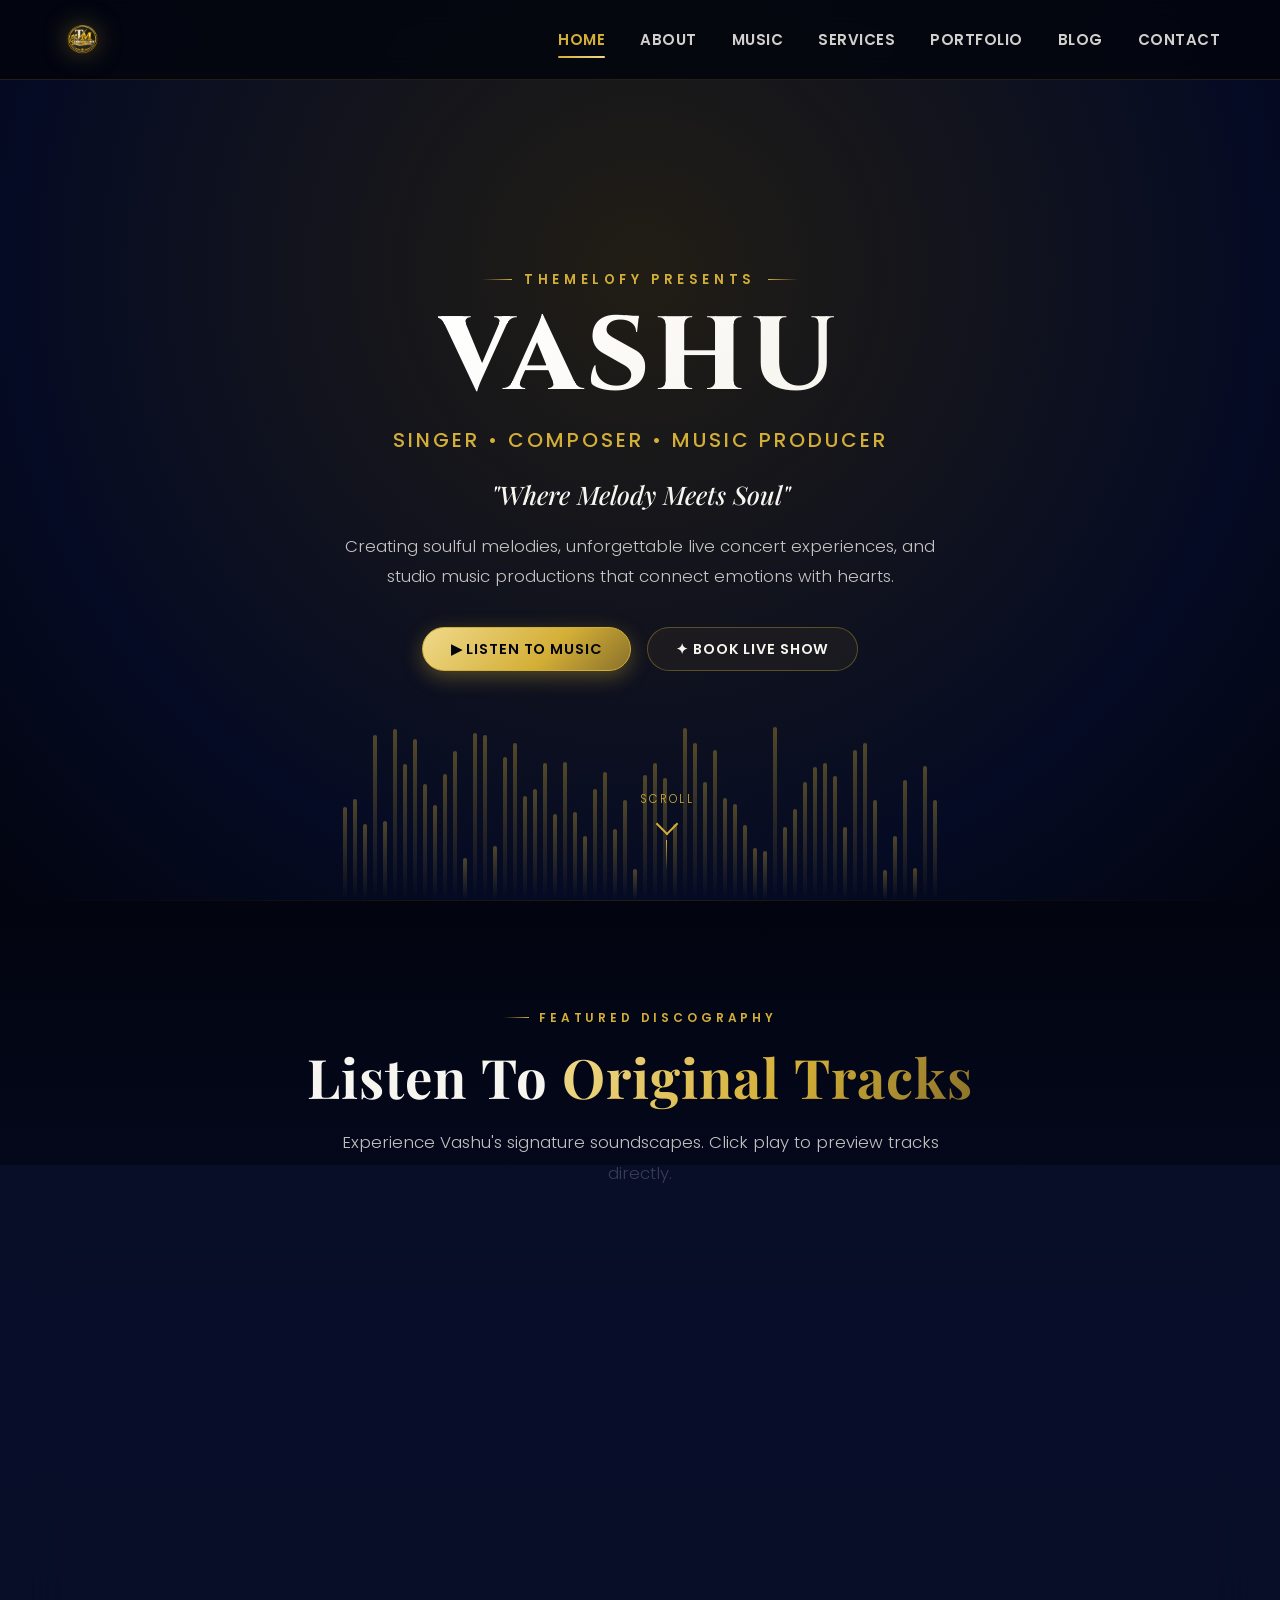
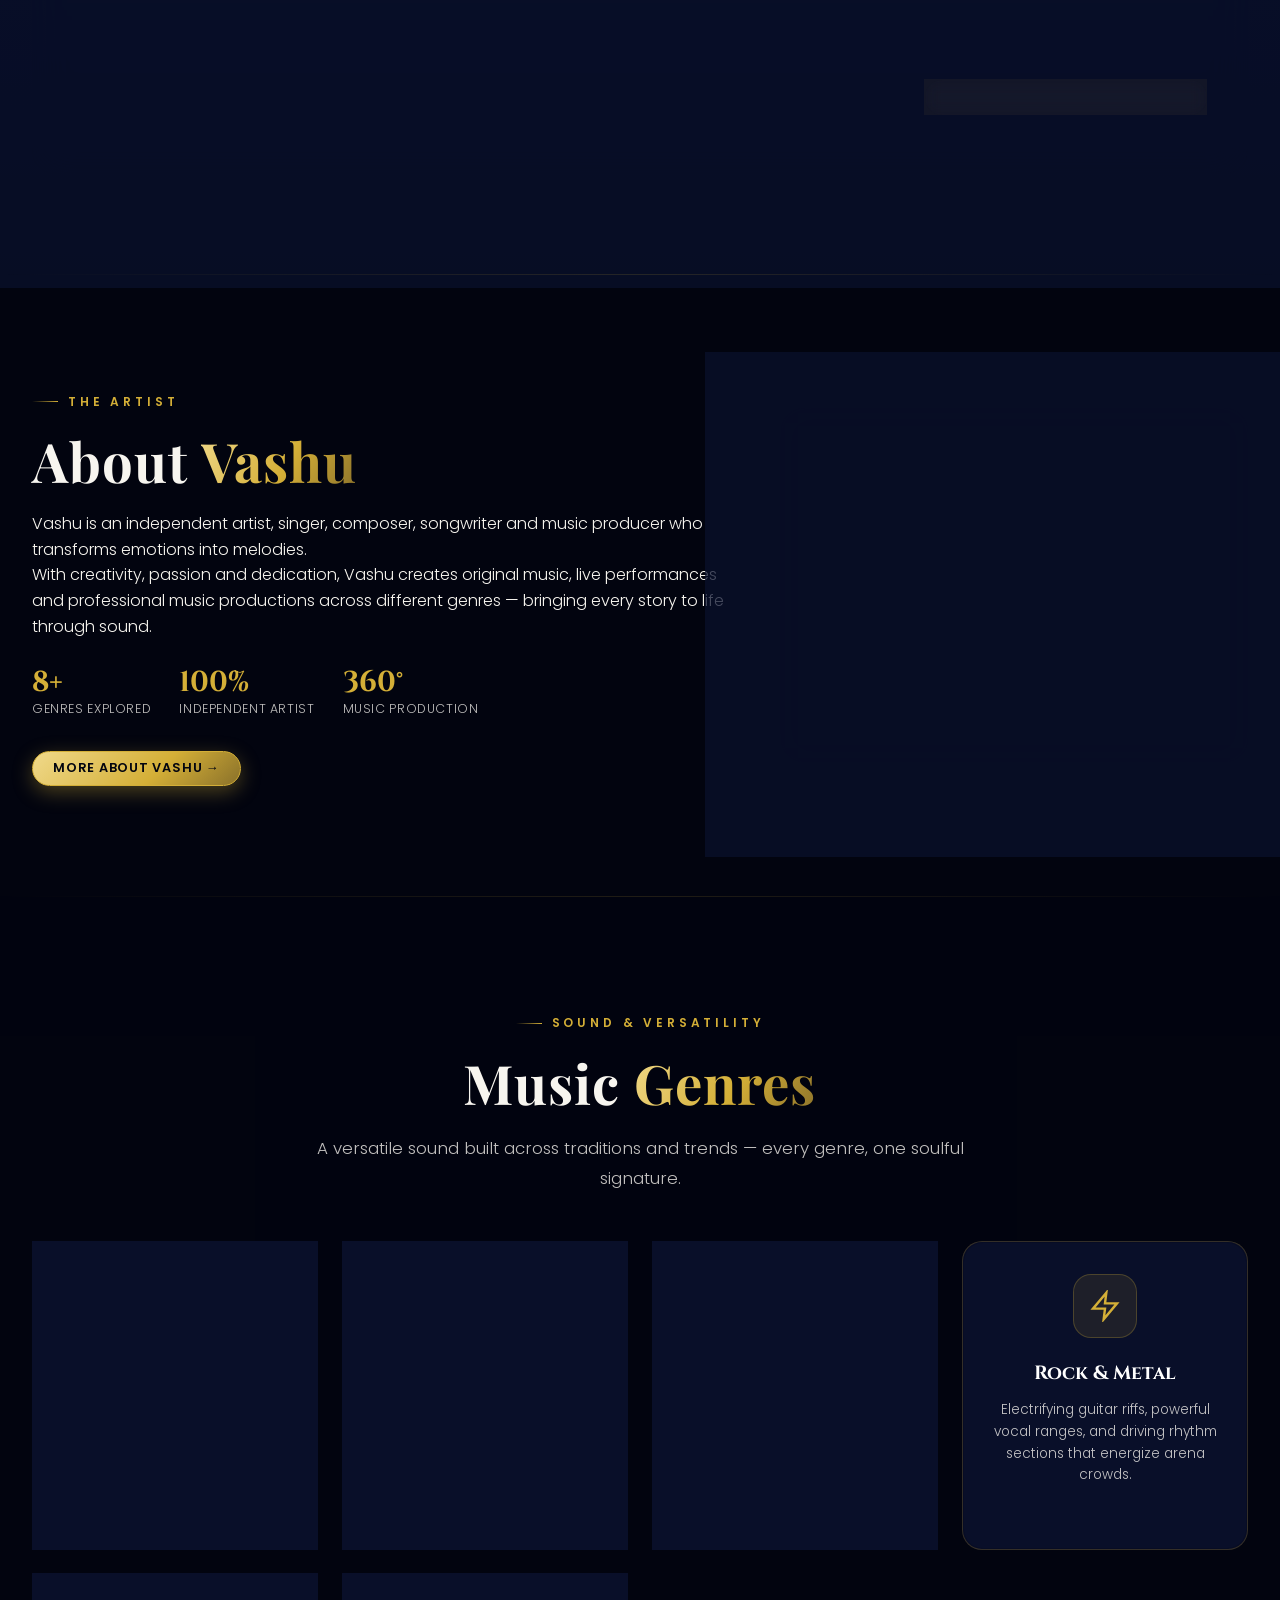
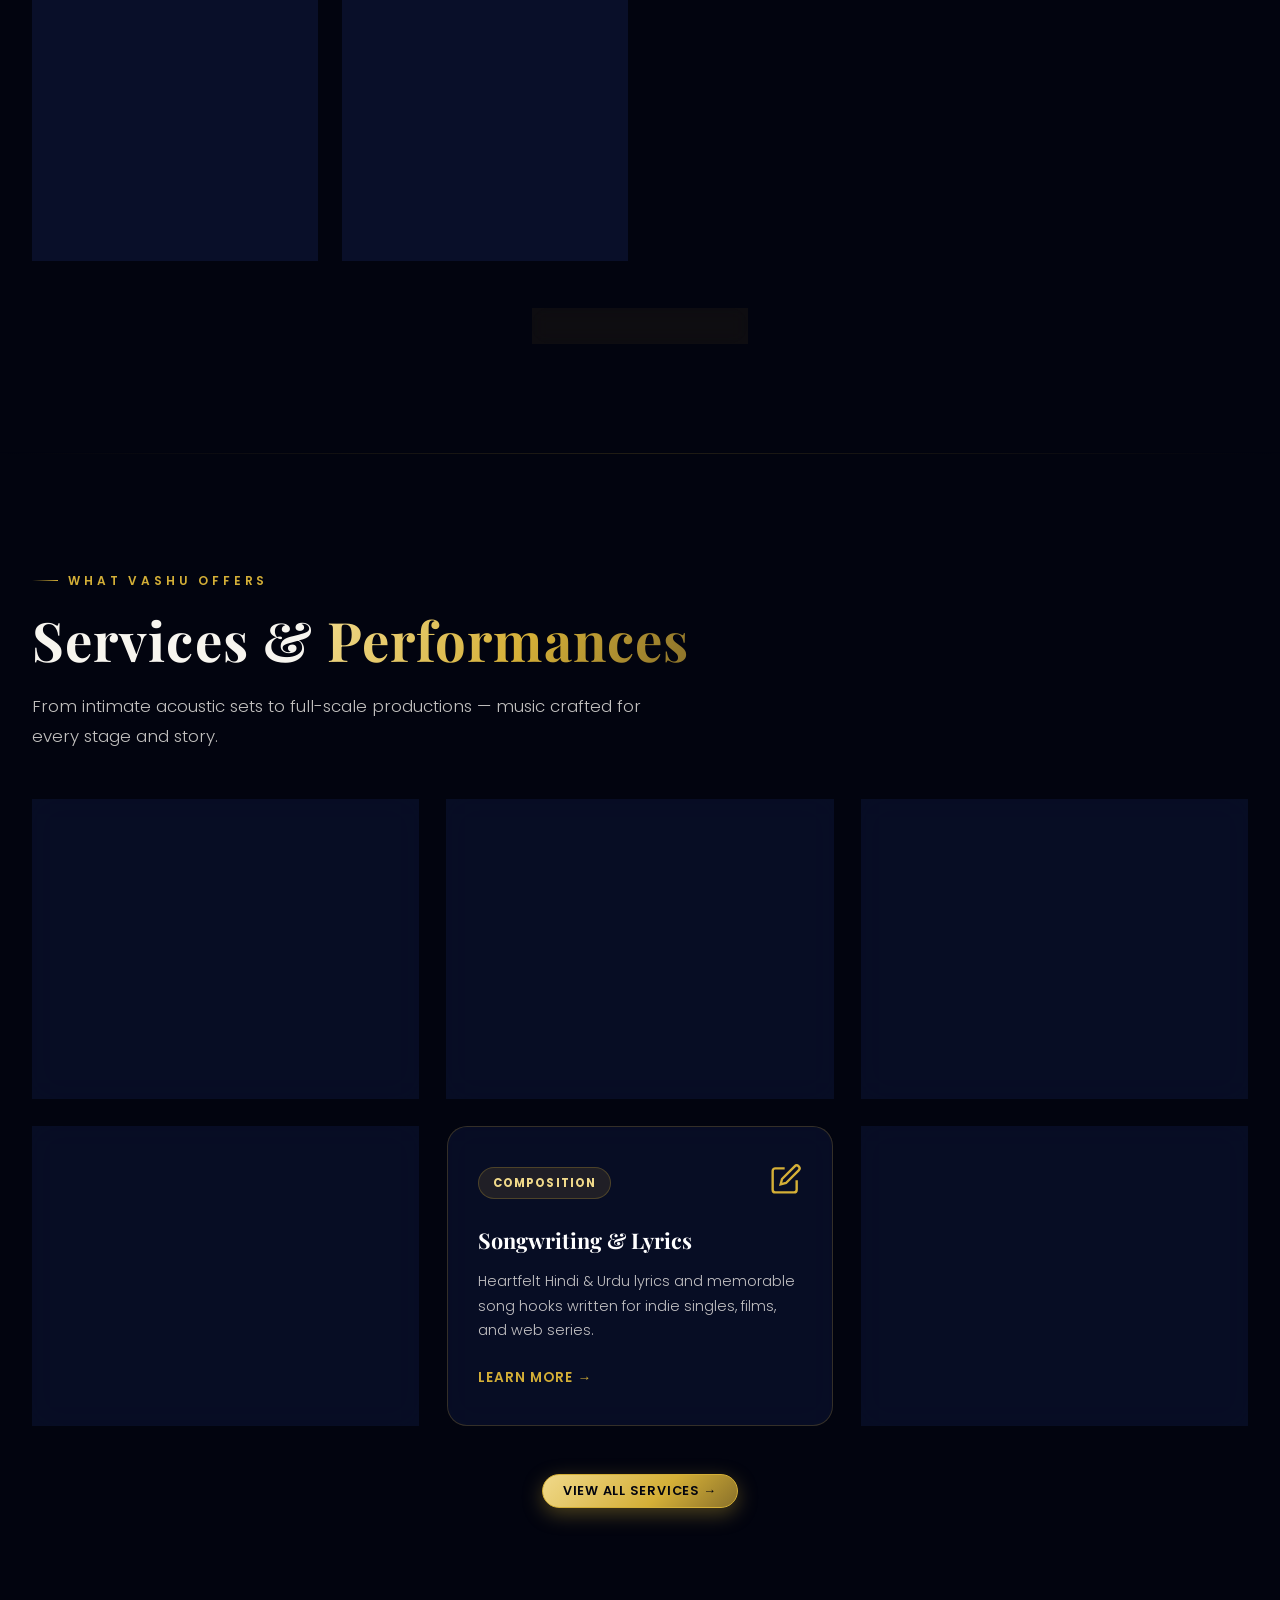
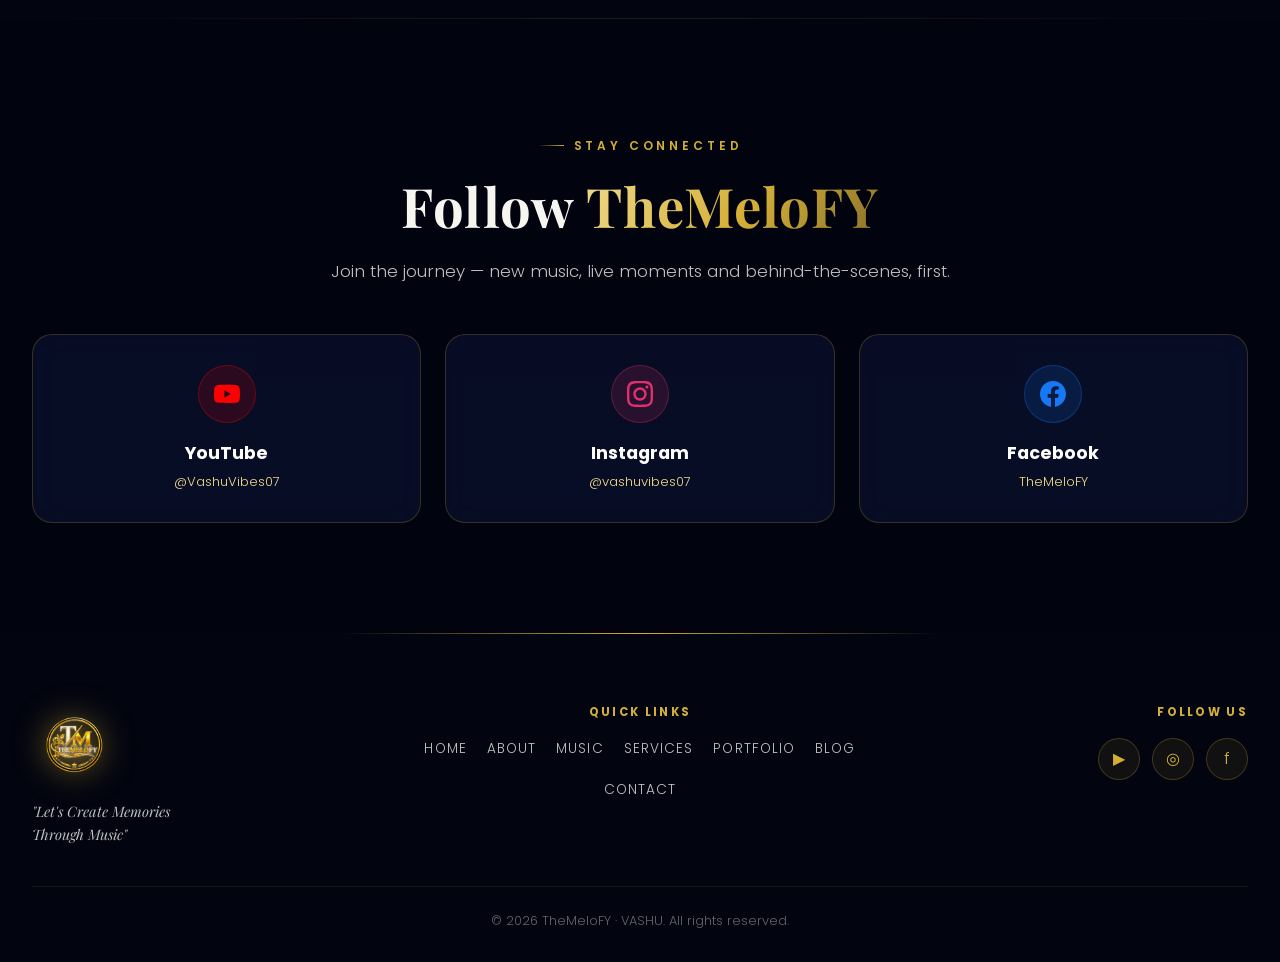
==== index.html @ 8d64957d "feat: Premium design upgrade - hero animations, particles, profile photo, 3D cards, enhanced footer" ====
<!DOCTYPE html>
<html lang="en">

<head>
    <meta charset="UTF-8">
    <meta name="viewport" content="width=device-width, initial-scale=1.0">
    <title>TheMeloFY — VASHU | Singer • Composer • Music Producer</title>
    <meta name="description"
        content="TheMeloFY — The official artist brand of VASHU. Singer, Composer, Music Producer & Songwriter. Where Melody Meets Soul. Explore discography, book live concerts & studio services.">
    <link rel="preconnect" href="https://fonts.googleapis.com">
    <link rel="preconnect" href="https://fonts.gstatic.com" crossorigin>
    <link
        href="https://fonts.googleapis.com/css2?family=Cinzel:wght@400;500;600;700;800;900&family=Playfair+Display:ital,wght@0,500;0,600;0,700;0,800;1,500&family=Poppins:wght@300;400;500;600;700&display=swap"
        rel="stylesheet">
    <link rel="stylesheet" href="style.css?v=15">
</head>

<body>
    <!-- Top Scroll Progress -->
    <div id="scrollProgress"></div>

    <!-- ================= NAV ================= -->
    <header id="siteHeader">
        <nav class="wrap">
            <a href="index.html" class="logo-brand" aria-label="TheMeloFY Home">
                <img src="themelofy-logo-transparent.png" alt="TheMeloFY Logo" class="logo-img">
            </a>
            <ul class="nav-links" id="navLinks">
                <li><a href="index.html" class="active">Home</a></li>
                <li><a href="about.html">About</a></li>
                <li><a href="music.html">Music</a></li>
                <li><a href="services.html">Services</a></li>
                <li><a href="portfolio.html">Portfolio</a></li>
                <li><a href="blog.html">Blog</a></li>
                <li><a href="contact.html">Contact</a></li>
            </ul>
            <div class="burger" id="burger" aria-label="Toggle Menu">
                <span></span><span></span><span></span>
            </div>
        </nav>
    </header>

    <!-- ================= HERO ================= -->
    <section class="hero" id="home">
        <!-- Floating Gold Particles -->
        <div class="hero-particles" id="heroParticles"></div>
        <div class="hero-bars" id="heroBars"></div>
        <div class="hero-content">
            <div class="hero-kicker">TheMeloFY Presents</div>
            <h1 class="hero-name">VASHU</h1>
            <div class="hero-role">Singer • Composer • Music Producer</div>
            <p class="hero-tagline">"Where Melody Meets Soul"</p>
            <p class="hero-desc">Creating soulful melodies, unforgettable live concert experiences, and studio music productions that connect emotions with hearts.</p>
            <div class="hero-ctas">
                <a href="#featured-music" class="btn btn-gold">▶ Listen To Music</a>
                <a href="contact.html" class="btn btn-outline">✦ Book Live Show</a>
            </div>
        </div>
        <div class="scroll-cue" id="scrollCue">
            <span>Scroll</span>
            <span class="chevron"></span>
            <div class="line"></div>
        </div>
    </section>

    <!-- ================= INTERACTIVE MUSIC PLAYER ================= -->
    <section class="music-player-section" id="featured-music">
        <div class="wrap">
            <div class="reveal" style="text-align: center; margin-bottom: 44px;">
                <div class="eyebrow" style="justify-content: center;">Featured Discography</div>
                <h2 class="section-title">Listen To <em>Original Tracks</em></h2>
                <p class="section-sub" style="margin: 0 auto;">Experience Vashu's signature soundscapes. Click play to preview tracks directly.</p>
            </div>

            <div class="player-container-card reveal">
                <!-- Vinyl & Active Track Display -->
                <div class="active-track-display" id="activeTrackCard">
                    <div class="vinyl-disc" id="vinylDisc">
                        <div class="vinyl-center">VM</div>
                    </div>
                    <h3 class="active-track-title" id="mainPlayerTitle">Ruhaniyat</h3>
                    <div class="active-track-genre" id="mainPlayerGenre">Sufi Pop Fusion</div>

                    <!-- Interactive Waveform -->
                    <div class="player-controls-bar">
                        <div class="waveform-interactive" id="waveformContainer">
                            <div class="wf-bar"></div><div class="wf-bar"></div><div class="wf-bar"></div>
                            <div class="wf-bar"></div><div class="wf-bar"></div><div class="wf-bar"></div>
                            <div class="wf-bar"></div><div class="wf-bar"></div><div class="wf-bar"></div>
                            <div class="wf-bar"></div><div class="wf-bar"></div><div class="wf-bar"></div>
                            <div class="wf-bar"></div><div class="wf-bar"></div><div class="wf-bar"></div>
                            <div class="wf-bar"></div><div class="wf-bar"></div><div class="wf-bar"></div>
                        </div>

                        <div class="main-play-controls">
                            <button class="control-btn" onclick="prevTrack()" title="Previous Track">⏮</button>
                            <button class="big-play-btn" id="mainBigPlayBtn" onclick="toggleMainPlay()" title="Play/Pause">▶</button>
                            <button class="control-btn" onclick="nextTrack()" title="Next Track">⏭</button>
                        </div>
                    </div>
                </div>

                <!-- Playlist Tracks List -->
                <div class="playlist-tracks-list">
                    <div class="track-item-card active-track" onclick="selectTrack(0)" id="track-0">
                        <div class="track-item-left">
                            <span class="track-idx">01</span>
                            <div class="track-name-box">
                                <h4>Ruhaniyat (रूहानियत)</h4>
                                <p>Sufi Pop Fusion • Spiritual Longing</p>
                            </div>
                        </div>
                        <span class="track-duration">3:45</span>
                    </div>

                    <div class="track-item-card" onclick="selectTrack(1)" id="track-1">
                        <div class="track-item-left">
                            <span class="track-idx">02</span>
                            <div class="track-name-box">
                                <h4>Banaras Beats (बनारस बीट्स)</h4>
                                <p>Indie Folk Fusion • Assi Ghat Vibes</p>
                            </div>
                        </div>
                        <span class="track-duration">4:12</span>
                    </div>

                    <div class="track-item-card" onclick="selectTrack(2)" id="track-2">
                        <div class="track-item-left">
                            <span class="track-idx">03</span>
                            <div class="track-name-box">
                                <h4>Midnight Ragas (मिडनाइट राग)</h4>
                                <p>Semi Classical • Ambient Fusion</p>
                            </div>
                        </div>
                        <span class="track-duration">5:08</span>
                    </div>

                    <div class="track-item-card" onclick="selectTrack(3)" id="track-3">
                        <div class="track-item-left">
                            <span class="track-idx">04</span>
                            <div class="track-name-box">
                                <h4>Tere Bina (तेरे बिना)</h4>
                                <p>Acoustic Rock Ballad • Romance</p>
                            </div>
                        </div>
                        <span class="track-duration">3:55</span>
                    </div>

                    <div style="margin-top: 16px; text-align: right;">
                        <a href="music.html" class="btn btn-outline small">Explore All Tracks & Lyrics →</a>
                    </div>
                </div>
            </div>
        </div>
    </section>

    <!-- ================= ABOUT PREVIEW ================= -->
    <section class="about" id="about">
        <div class="wrap about-grid">
            <div class="about-text reveal">
                <div class="eyebrow">The Artist</div>
                <h2 class="section-title">About <em>Vashu</em></h2>
                <p>Vashu is an independent artist, singer, composer, songwriter and music producer who transforms emotions into melodies.</p>
                <p>With creativity, passion and dedication, Vashu creates original music, live performances and professional music productions across different genres — bringing every story to life through sound.</p>
                <div class="about-stats">
                    <div><b>8+</b><span>Genres Explored</span></div>
                    <div><b>100%</b><span>Independent Artist</span></div>
                    <div><b>360°</b><span>Music Production</span></div>
                </div>
                <div style="margin-top: 32px;">
                    <a href="about.html" class="btn btn-gold small">More About Vashu →</a>
                </div>
            </div>
            <div class="profile-card reveal">
                <div class="profile-inner">
                    <div class="profile-photo-wrap">
                        <img src="vashu-profile.jpg" alt="Vashu — Singer, Composer & Music Producer" loading="lazy">
                    </div>
                    <h3>VASHU</h3>
                    <span class="role">Indie Artist • Songwriter • Music Producer</span>
                    <div class="profile-badges">
                        <span>Singer</span><span>Composer</span><span>Producer</span><span>Songwriter</span>
                    </div>
                </div>
            </div>
        </div>
    </section>

    <!-- ================= MUSIC GENRES SECTION ================= -->
    <section id="music" style="background: rgba(2, 4, 15, 0.6);">
        <div class="wrap">
            <div class="reveal" style="text-align: center;">
                <div class="eyebrow" style="justify-content: center;">Sound &amp; Versatility</div>
                <h2 class="section-title">Music <em>Genres</em></h2>
                <p class="section-sub" style="margin: 0 auto;">A versatile sound built across traditions and trends — every genre, one soulful signature.</p>
            </div>

            <div class="genre-grid-v2">
                <!-- Genre 1 -->
                <div class="genre-card-v2 reveal">
                    <div class="genre-icon-wrap">
                        <svg viewBox="0 0 24 24"><path d="M9 18V5l12-2v13"></path><circle cx="6" cy="18" r="3"></circle><circle cx="18" cy="16" r="3"></circle></svg>
                    </div>
                    <h4>Bollywood & Commercial</h4>
                    <p>Romantic ballads, high-octane dance anthems, and cinematic melodies designed for silver screens and live audiences.</p>
                </div>

                <!-- Genre 2 -->
                <div class="genre-card-v2 reveal">
                    <div class="genre-icon-wrap">
                        <svg viewBox="0 0 24 24"><path d="M12 2a10 10 0 1 0 10 10A10 10 0 0 0 12 2zm0 18a8 8 0 1 1 8-8 8 8 0 0 1-8 8z"></path><path d="M12 6a6 6 0 0 0-6 6h12a6 6 0 0 0-6-6z"></path></svg>
                    </div>
                    <h4>Sufi & Devotional</h4>
                    <p>Spiritual compositions infused with harmonium notes, ambient pads, and soaring vocal alaps that touch the soul.</p>
                </div>

                <!-- Genre 3 -->
                <div class="genre-card-v2 reveal">
                    <div class="genre-icon-wrap">
                        <svg viewBox="0 0 24 24"><path d="M12 2v20M17 5H9.5a3.5 3.5 0 0 0 0 7h5a3.5 3.5 0 0 1 0 7H6"></path></svg>
                    </div>
                    <h4>Pop & Acoustic</h4>
                    <p>Catchy hooks, warm guitar arpeggios, and intimate acoustic storytelling perfect for radio and digital streams.</p>
                </div>

                <!-- Genre 4 -->
                <div class="genre-card-v2 reveal">
                    <div class="genre-icon-wrap">
                        <svg viewBox="0 0 24 24"><polygon points="13 2 3 14 12 14 11 22 21 10 12 10 13 2"></polygon></svg>
                    </div>
                    <h4>Rock & Metal</h4>
                    <p>Electrifying guitar riffs, powerful vocal ranges, and driving rhythm sections that energize arena crowds.</p>
                </div>

                <!-- Genre 5 -->
                <div class="genre-card-v2 reveal">
                    <div class="genre-icon-wrap">
                        <svg viewBox="0 0 24 24"><path d="M12 3v18M8 7h8M6 12h12M9 17h6"></path></svg>
                    </div>
                    <h4>Classical & Semi-Classical</h4>
                    <p>Technically proficient ragas, bandishes, and thumris rooted in classical Indian heritage.</p>
                </div>

                <!-- Genre 6 -->
                <div class="genre-card-v2 reveal">
                    <div class="genre-icon-wrap">
                        <svg viewBox="0 0 24 24"><path d="M12 22s8-4 8-10V5l-8-3-8 3v7c0 6 8 10 8 10z"></path></svg>
                    </div>
                    <h4>Folk & Indie Fusion</h4>
                    <p>Traditional instruments sampled alongside contemporary electronic basslines for an authentic indie sound.</p>
                </div>
            </div>

            <div style="text-align: center; margin-top: 48px;">
                <a href="music.html" class="btn btn-outline small">Explore Music Page →</a>
            </div>
        </div>
    </section>

    <!-- ================= SERVICES & PERFORMANCES ================= -->
    <section class="services" id="services">
        <div class="wrap">
            <div class="reveal">
                <div class="eyebrow">What Vashu Offers</div>
                <h2 class="section-title">Services &amp; <em>Performances</em></h2>
                <p class="section-sub">From intimate acoustic sets to full-scale productions — music crafted for every stage and story.</p>
            </div>

            <div class="svc-grid-v2">
                <div class="svc-card-v2 reveal">
                    <div>
                        <div class="svc-card-header">
                            <span class="svc-tag-badge">Stage Performance</span>
                            <div class="svc-icon-svg">
                                <svg viewBox="0 0 24 24"><path d="M12 2a3 3 0 0 0-3 3v7a3 3 0 0 0 6 0V5a3 3 0 0 0-3-3z"></path><path d="M19 10v2a7 7 0 0 1-14 0v-2"></path><line x1="12" y1="19" x2="12" y2="22"></line></svg>
                            </div>
                        </div>
                        <h4>Live Concerts & Festivals</h4>
                        <p>Electrifying stage presence, custom setlists, and high-energy vocals that headline major music festivals and college fests.</p>
                    </div>
                    <a href="contact.html" class="svc-footer-btn">
                        Book Concert →
                    </a>
                </div>

                <div class="svc-card-v2 reveal">
                    <div>
                        <div class="svc-card-header">
                            <span class="svc-tag-badge">Celebration</span>
                            <div class="svc-icon-svg">
                                <svg viewBox="0 0 24 24"><path d="M20.84 4.61a5.5 5.5 0 0 0-7.78 0L12 5.67l-1.06-1.06a5.5 5.5 0 0 0-7.78 7.78l1.06 1.06L12 21.23l8.72-8.72 1.06-1.06a5.5 5.5 0 0 0 0-7.78z"></path></svg>
                            </div>
                        </div>
                        <h4>Wedding & Sangeet Shows</h4>
                        <p>Soulful romantic numbers and energetic dance music curated to make your special day truly unforgettable.</p>
                    </div>
                    <a href="contact.html" class="svc-footer-btn">
                        Inquire Wedding →
                    </a>
                </div>

                <div class="svc-card-v2 reveal">
                    <div>
                        <div class="svc-card-header">
                            <span class="svc-tag-badge">Private & Corporate</span>
                            <div class="svc-icon-svg">
                                <svg viewBox="0 0 24 24"><rect x="2" y="7" width="20" height="14" rx="2" ry="2"></rect><path d="M16 21V5a2 2 0 0 0-2-2h-4a2 2 0 0 0-2 2v16"></path></svg>
                            </div>
                        </div>
                        <h4>Corporate & Private Events</h4>
                        <p>Elegantly tailored acoustic sets and ambient lounge performances for corporate galas, VIP parties, and launches.</p>
                    </div>
                    <a href="contact.html" class="svc-footer-btn">
                        Book Event →
                    </a>
                </div>

                <div class="svc-card-v2 reveal">
                    <div>
                        <div class="svc-card-header">
                            <span class="svc-tag-badge">Studio</span>
                            <div class="svc-icon-svg">
                                <svg viewBox="0 0 24 24"><path d="M9 18V5l12-2v13"></path><circle cx="6" cy="18" r="3"></circle><circle cx="18" cy="16" r="3"></circle></svg>
                            </div>
                        </div>
                        <h4>Full Music Production</h4>
                        <p>Complete track composition, arrangement, beat making, and sound engineering from scratch to final master.</p>
                    </div>
                    <a href="services.html" class="svc-footer-btn">
                        Production Details →
                    </a>
                </div>

                <div class="svc-card-v2 reveal">
                    <div>
                        <div class="svc-card-header">
                            <span class="svc-tag-badge">Composition</span>
                            <div class="svc-icon-svg">
                                <svg viewBox="0 0 24 24"><path d="M11 4H4a2 2 0 0 0-2 2v14a2 2 0 0 0 2 2h14a2 2 0 0 0 2-2v-7"></path><path d="M18.5 2.5a2.121 2.121 0 0 1 3 3L12 15l-4 1 1-4 9.5-9.5z"></path></svg>
                            </div>
                        </div>
                        <h4>Songwriting & Lyrics</h4>
                        <p>Heartfelt Hindi & Urdu lyrics and memorable song hooks written for indie singles, films, and web series.</p>
                    </div>
                    <a href="services.html" class="svc-footer-btn">
                        Learn More →
                    </a>
                </div>

                <div class="svc-card-v2 reveal">
                    <div>
                        <div class="svc-card-header">
                            <span class="svc-tag-badge">Post-Production</span>
                            <div class="svc-icon-svg">
                                <svg viewBox="0 0 24 24"><polygon points="11 5 6 9 2 9 2 15 6 15 11 19 11 5"></polygon><path d="M19.07 4.93a10 10 0 0 1 0 14.14M15.54 8.46a5 5 0 0 1 0 7.07"></path></svg>
                            </div>
                        </div>
                        <h4>Mixing & Mastering</h4>
                        <p>Pristine audio mixing and streaming-ready mastering that gives your tracks competitive clarity and punch.</p>
                    </div>
                    <a href="services.html" class="svc-footer-btn">
                        Mixing Details →
                    </a>
                </div>
            </div>

            <div style="text-align: center; margin-top: 48px;">
                <a href="services.html" class="btn btn-gold small">View All Services →</a>
            </div>
        </div>
    </section>

    <!-- ================= SOCIAL & STREAMING ================= -->
    <section class="social" style="background: rgba(2, 4, 15, 0.8);">
        <div class="wrap">
            <div class="reveal" style="text-align: center;">
                <div class="eyebrow" style="justify-content: center;">Stay Connected</div>
                <h2 class="section-title">Follow <em>TheMeloFY</em></h2>
                <p class="section-sub" style="margin: 0 auto;">Join the journey — new music, live moments and behind-the-scenes, first.</p>
            </div>

            <div class="social-grid-v2">
                <!-- YouTube -->
                <a class="social-card-v2 youtube reveal" href="https://www.youtube.com/@VashuVibes07" target="_blank" rel="noopener">
                    <div class="social-svg-icon">
                        <svg viewBox="0 0 24 24"><path d="M23.498 6.186a3.016 3.016 0 0 0-2.122-2.136C19.505 3.545 12 3.545 12 3.545s-7.505 0-9.377.505A3.017 3.017 0 0 0 .502 6.186C0 8.07 0 12 0 12s0 3.93.502 5.814a3.016 3.016 0 0 0 2.122 2.136c1.871.505 9.376.505 9.376.505s7.505 0 9.377-.505a3.015 3.015 0 0 0 2.122-2.136C24 15.93 24 12 24 12s0-3.93-.502-5.814zM9.545 15.568V8.432L15.818 12l-6.273 3.568z"/></svg>
                    </div>
                    <h4>YouTube</h4>
                    <span>@VashuVibes07</span>
                </a>

                <!-- Instagram -->
                <a class="social-card-v2 instagram reveal" href="https://www.instagram.com/vashuvibes07" target="_blank" rel="noopener">
                    <div class="social-svg-icon">
                        <svg viewBox="0 0 24 24"><path d="M12 2.163c3.204 0 3.584.012 4.85.07 3.252.148 4.771 1.691 4.919 4.919.058 1.265.069 1.645.069 4.849 0 3.205-.012 3.584-.069 4.849-.149 3.225-1.664 4.771-4.919 4.919-1.266.058-1.644.07-4.85.07-3.204 0-3.584-.012-4.849-.07-3.26-.149-4.771-1.699-4.919-4.92-.058-1.265-.07-1.644-.07-4.849 0-3.204.013-3.583.07-4.849.149-3.227 1.664-4.771 4.919-4.919 1.266-.057 1.645-.069 4.849-.069zm0-2.163c-3.259 0-3.667.014-4.947.072-4.358.2-6.78 2.618-6.98 6.98-.059 1.281-.073 1.689-.073 4.948 0 3.259.014 3.668.072 4.948.2 4.358 2.618 6.78 6.98 6.98 1.281.058 1.689.072 4.948.072 3.259 0 3.668-.014 4.948-.072 4.354-.2 6.782-2.618 6.979-6.98.059-1.28.073-1.689.073-4.948 0-3.259-.014-3.667-.072-4.947-.196-4.354-2.617-6.78-6.979-6.98-1.281-.059-1.69-.073-4.949-.073zm0 5.838c-3.403 0-6.162 2.759-6.162 6.162s2.759 6.163 6.162 6.163 6.162-2.759 6.162-6.163c0-3.403-2.759-6.162-6.162-6.162zm0 10.162c-2.209 0-4-1.79-4-4 0-2.209 1.791-4 4-4s4 1.791 4 4c0 2.21-1.791 4-4 4zm6.406-11.845c-.796 0-1.441.645-1.441 1.44s.645 1.44 1.441 1.44c.795 0 1.439-.645 1.439-1.44s-.644-1.44-1.439-1.44z"/></svg>
                    </div>
                    <h4>Instagram</h4>
                    <span>@vashuvibes07</span>
                </a>

                <!-- Facebook -->
                <a class="social-card-v2 facebook reveal" href="https://www.facebook.com/share/1DPKRSBQF3/" target="_blank" rel="noopener">
                    <div class="social-svg-icon">
                        <svg viewBox="0 0 24 24"><path d="M24 12.073c0-6.627-5.373-12-12-12s-12 5.373-12 12c0 5.99 4.388 10.954 10.125 11.854v-8.385H7.078v-3.47h3.047V9.43c0-3.007 1.792-4.669 4.533-4.669 1.312 0 2.686.235 2.686.235v2.953H15.83c-1.491 0-1.956.925-1.956 1.874v2.25h3.328l-.532 3.47h-2.796v8.385C19.612 23.027 24 18.062 24 12.073z"/></svg>
                    </div>
                    <h4>Facebook</h4>
                    <span>TheMeloFY</span>
                </a>


            </div>
        </div>
    </section>

    <!-- ================= FOOTER ================= -->
    <footer>
        <div class="wrap">
            <div class="footer-grid">
                <!-- Left: Brand -->
                <div class="footer-brand">
                    <a href="index.html" class="logo-brand" aria-label="TheMeloFY Home">
                        <img src="themelofy-logo-transparent.png" alt="TheMeloFY Logo" class="logo-img" style="width: 85px; height: 85px; max-height: 85px; filter: drop-shadow(0 0 16px rgba(212, 175, 55, 0.7));">
                    </a>
                    <p class="tag">"Let's Create Memories<br>Through Music"</p>
                </div>

                <!-- Center: Quick Links -->
                <div class="footer-links-section">
                    <div class="footer-links-title">Quick Links</div>
                    <div class="footer-nav">
                        <a href="index.html">Home</a><a href="about.html">About</a><a href="music.html">Music</a>
                        <a href="services.html">Services</a><a href="portfolio.html">Portfolio</a>
                        <a href="blog.html">Blog</a><a href="contact.html">Contact</a>
                    </div>
                </div>

                <!-- Right: Social -->
                <div class="footer-social-section">
                    <div class="footer-links-title">Follow Us</div>
                    <div class="footer-social">
                        <a href="https://www.youtube.com/@VashuVibes07" target="_blank" rel="noopener" aria-label="YouTube">▶</a>
                        <a href="https://www.instagram.com/vashuvibes07" target="_blank" rel="noopener" aria-label="Instagram">◎</a>
                        <a href="https://www.facebook.com/share/1DPKRSBQF3/" target="_blank" rel="noopener" aria-label="Facebook">f</a>
                    </div>
                </div>
            </div>

            <div class="footer-bottom">
                <p class="copyright">© 2026 TheMeloFY · VASHU. All rights reserved.</p>
            </div>
        </div>
    </footer>

    <!-- Back to top button -->
    <div class="totop" id="toTop" title="Scroll to Top">↑</div>



    <!-- ================= SCRIPTS ================= -->
    <script>
        // Scroll progress bar
        const progressBar = document.getElementById('scrollProgress');
        window.addEventListener('scroll', () => {
            const winScroll = document.documentElement.scrollTop || document.body.scrollTop;
            const height = document.documentElement.scrollHeight - document.documentElement.clientHeight;
            const scrolled = (winScroll / height) * 100;
            if (progressBar) progressBar.style.width = scrolled + "%";
        });

        // Header scroll state
        const header = document.getElementById('siteHeader');
        const toTop = document.getElementById('toTop');
        window.addEventListener('scroll', () => {
            if (header) header.classList.toggle('scrolled', window.scrollY > 40);
            if (toTop) toTop.classList.toggle('show', window.scrollY > 500);
        });
        if (toTop) toTop.addEventListener('click', () => window.scrollTo({ top: 0, behavior: 'smooth' }));

        // Mobile nav
        const burger = document.getElementById('burger');
        const navLinks = document.getElementById('navLinks');
        if (burger && navLinks) {
            burger.addEventListener('click', () => {
                navLinks.classList.toggle('open');
                burger.classList.toggle('open');
            });
        }

        // Hero equalizer bars
        const heroBars = document.getElementById('heroBars');
        if (heroBars) {
            const barCount = 60;
            for (let i = 0; i < barCount; i++) {
                const s = document.createElement('span');
                const h = 15 + Math.random() * 85;
                s.style.setProperty('--h', h + '%');
                s.style.animationDelay = (Math.random() * 3.5) + 's';
                s.style.animationDuration = (3.0 + Math.random() * 3.0) + 's';
                heroBars.appendChild(s);
            }
        }

        // ================= FLOATING GOLD PARTICLES =================
        const particlesContainer = document.getElementById('heroParticles');
        if (particlesContainer) {
            const particleCount = 25;
            for (let i = 0; i < particleCount; i++) {
                const p = document.createElement('span');
                const size = 2 + Math.random() * 5;
                const duration = 6 + Math.random() * 10;
                const delay = Math.random() * 12;
                const left = Math.random() * 100;
                const peakOpacity = 0.2 + Math.random() * 0.4;
                p.style.cssText = `
                    --size: ${size}px;
                    --duration: ${duration}s;
                    --delay: ${delay}s;
                    --peak-opacity: ${peakOpacity};
                    left: ${left}%;
                    bottom: -20px;
                `;
                particlesContainer.appendChild(p);
            }
        }

        // Scroll reveal animation
        const revealEls = document.querySelectorAll('.reveal');
        const io = new IntersectionObserver((entries) => {
            entries.forEach(e => {
                if (e.isIntersecting) {
                    e.target.classList.add('in');
                    io.unobserve(e.target);
                }
            });
        }, { threshold: 0.1 });
        revealEls.forEach((el, i) => {
            el.style.transitionDelay = (Math.min(i % 4, 3) * 0.08) + 's';
            io.observe(el);
        });

        // Scroll cue fade on scroll
        const scrollCue = document.getElementById('scrollCue');
        if (scrollCue) {
            window.addEventListener('scroll', () => {
                if (window.scrollY > 200) {
                    scrollCue.classList.add('hidden');
                } else {
                    scrollCue.classList.remove('hidden');
                }
            });
        }
        const tracksData = [
            { title: "Ruhaniyat (रूहानियत)", genre: "Sufi Pop Fusion", freq: 440 },
            { title: "Banaras Beats (बनारस बीट्स)", genre: "Indie Folk Fusion", freq: 523 },
            { title: "Midnight Ragas (मिडनाइट राग)", genre: "Semi Classical Fusion", freq: 392 },
            { title: "Tere Bina (तेरे बिना)", genre: "Acoustic Rock Ballad", freq: 329 }
        ];

        let currentTrackIdx = 0;
        let isPlaying = false;
        let audioCtx = null;
        let synthOsc = null;
        let synthGain = null;

        function initAudioSynth() {
            if (!audioCtx) {
                const AudioContext = window.AudioContext || window.webkitAudioContext;
                if (AudioContext) audioCtx = new AudioContext();
            }
        }

        function playSynthTone(freq) {
            initAudioSynth();
            if (!audioCtx) return;

            stopSynthTone();

            synthOsc = audioCtx.createOscillator();
            synthGain = audioCtx.createGain();

            synthOsc.type = 'triangle';
            synthOsc.frequency.setValueAtTime(freq, audioCtx.currentTime);

            synthGain.gain.setValueAtTime(0.01, audioCtx.currentTime);
            synthGain.gain.exponentialRampToValueAtTime(0.12, audioCtx.currentTime + 0.3);

            synthOsc.connect(synthGain);
            synthGain.connect(audioCtx.destination);
            synthOsc.start();
        }

        function stopSynthTone() {
            if (synthGain && audioCtx) {
                synthGain.gain.linearRampToValueAtTime(0.001, audioCtx.currentTime + 0.2);
                setTimeout(() => {
                    if (synthOsc) {
                        try { synthOsc.stop(); synthOsc.disconnect(); } catch(e){}
                        synthOsc = null;
                    }
                }, 200);
            }
        }

        function selectTrack(idx) {
            currentTrackIdx = idx;
            updatePlayerUI();
            if (isPlaying) {
                playSynthTone(tracksData[currentTrackIdx].freq);
            }
        }

        function updatePlayerUI() {
            const track = tracksData[currentTrackIdx];
            document.getElementById('mainPlayerTitle').textContent = track.title;
            document.getElementById('mainPlayerGenre').textContent = track.genre;

            for (let i = 0; i < tracksData.length; i++) {
                const card = document.getElementById('track-' + i);
                if (card) {
                    if (i === currentTrackIdx) card.classList.add('active-track');
                    else card.classList.remove('active-track');
                }
            }
        }

        function toggleMainPlay() {
            isPlaying = !isPlaying;
            const bigBtn = document.getElementById('mainBigPlayBtn');
            const activeCard = document.getElementById('activeTrackCard');

            if (isPlaying) {
                if (bigBtn) bigBtn.textContent = '⏸';
                if (activeCard) activeCard.classList.add('playing');
                playSynthTone(tracksData[currentTrackIdx].freq);
            } else {
                if (bigBtn) bigBtn.textContent = '▶';
                if (activeCard) activeCard.classList.remove('playing');
                stopSynthTone();
            }
        }

        function nextTrack() {
            currentTrackIdx = (currentTrackIdx + 1) % tracksData.length;
            selectTrack(currentTrackIdx);
        }

        function prevTrack() {
            currentTrackIdx = (currentTrackIdx - 1 + tracksData.length) % tracksData.length;
            selectTrack(currentTrackIdx);
        }
    </script>
</body>

</html>
---- style.css ----
/* ==========================================================================
   THEMELOFY — VASHU | OFFICIAL ARTIST WEBSITE MASTER DESIGN SYSTEM (V6)
   ========================================================================== */

:root {
    --navy: #050B24;
    --navy-deep: #02040f;
    --navy-card: rgba(10, 16, 44, 0.75);
    --gold: #D4AF37;
    --gold-soft: #f0d98a;
    --gold-dim: #8a712a;
    --gold-glow: rgba(212, 175, 55, 0.4);
    --white: #f7f5ef;
    --text-soft: rgba(247, 245, 239, 0.78);
    --glass: rgba(212, 175, 55, 0.06);
    --glass-border: rgba(212, 175, 55, 0.22);
    --maxw: 1320px;
}

* {
    margin: 0;
    padding: 0;
    box-sizing: border-box;
}

html {
    scroll-behavior: smooth;
}

body {
    background: var(--navy-deep);
    color: var(--white);
    font-family: 'Poppins', sans-serif;
    font-weight: 300;
    overflow-x: hidden;
    position: relative;
    line-height: 1.6;
}

::selection {
    background: var(--gold);
    color: var(--navy-deep);
}

a {
    color: inherit;
    text-decoration: none;
}

ul {
    list-style: none;
}

img {
    max-width: 100%;
    display: block;
}

/* Reduced motion support */
@media (prefers-reduced-motion: reduce) {
    * {
        animation-duration: .001ms !important;
        animation-iteration-count: 1 !important;
        transition-duration: .001ms !important;
        scroll-behavior: auto !important;
    }
}

/* ---------- Top Scroll Progress Bar ---------- */
#scrollProgress {
    position: fixed;
    top: 0;
    left: 0;
    height: 3px;
    background: linear-gradient(90deg, var(--gold), var(--gold-soft), #ffffff);
    z-index: 2000;
    width: 0%;
    transition: width 0.1s ease-out;
    box-shadow: 0 0 10px var(--gold);
}

/* ---------- Custom Scrollbar ---------- */
::-webkit-scrollbar {
    width: 8px;
}
::-webkit-scrollbar-track {
    background: var(--navy-deep);
}
::-webkit-scrollbar-thumb {
    background: rgba(212, 175, 55, 0.4);
    border-radius: 4px;
}
::-webkit-scrollbar-thumb:hover {
    background: var(--gold);
}

/* ---------- Utility Classes ---------- */
.wrap {
    max-width: var(--maxw);
    margin: 0 auto;
    padding: 0 32px;
}

.eyebrow {
    font-family: 'Poppins', sans-serif;
    letter-spacing: .32em;
    text-transform: uppercase;
    font-size: .75rem;
    color: var(--gold);
    font-weight: 600;
    display: inline-flex;
    align-items: center;
    gap: 10px;
    margin-bottom: 18px;
}

.eyebrow::before {
    content: '';
    width: 26px;
    height: 1px;
    background: linear-gradient(90deg, transparent, var(--gold));
}

h1, h2, h3, .display {
    font-family: 'Cinzel', serif;
    font-weight: 700;
    letter-spacing: .02em;
}

.section-title {
    font-family: 'Playfair Display', serif;
    font-size: clamp(2.2rem, 4.5vw, 3.4rem);
    font-weight: 700;
    line-height: 1.18;
    margin-bottom: 18px;
    color: var(--white);
}

.section-title em {
    font-style: normal;
    background: linear-gradient(120deg, var(--gold-soft), var(--gold) 55%, var(--gold-dim));
    -webkit-background-clip: text;
    background-clip: text;
    color: transparent;
}

.section-sub {
    color: var(--text-soft);
    font-size: 1.05rem;
    line-height: 1.8;
    max-width: 660px;
    font-weight: 300;
}

section {
    position: relative;
    padding: 110px 0;
}

/* Inner Page Header */
.page-header {
    padding-top: 140px;
    padding-bottom: 70px;
    text-align: center;
    background: radial-gradient(ellipse 80% 60% at 50% 0%, rgba(212, 175, 55, .15), transparent 75%);
    border-bottom: 1px solid rgba(212, 175, 55, 0.15);
}

/* Buttons */
.btn {
    display: inline-flex;
    align-items: center;
    justify-content: center;
    gap: 10px;
    padding: 14px 28px;
    border-radius: 50px;
    font-size: 0.9rem;
    font-weight: 600;
    letter-spacing: 0.06em;
    text-transform: uppercase;
    transition: all 0.35s cubic-bezier(0.4, 0, 0.2, 1);
    cursor: pointer;
    text-decoration: none;
    line-height: 1;
    white-space: nowrap;
}

.btn-gold {
    background: linear-gradient(135deg, var(--gold-soft) 0%, var(--gold) 60%, var(--gold-dim) 100%);
    color: var(--navy-deep) !important;
    box-shadow: 0 6px 20px rgba(212, 175, 55, 0.35);
    border: 1px solid var(--gold);
}

.btn-gold:hover {
    transform: translateY(-3px);
    box-shadow: 0 12px 30px rgba(212, 175, 55, 0.55);
    background: linear-gradient(135deg, #ffffff 0%, var(--gold-soft) 100%);
}

.btn-outline {
    background: rgba(212, 175, 55, 0.06);
    color: var(--white) !important;
    border: 1px solid rgba(212, 175, 55, 0.35);
    backdrop-filter: blur(8px);
}

.btn-outline:hover {
    background: rgba(212, 175, 55, 0.18);
    border-color: var(--gold);
    color: var(--gold-soft) !important;
    transform: translateY(-3px);
    box-shadow: 0 8px 24px rgba(212, 175, 55, 0.2);
}

.btn.small {
    padding: 10px 20px;
    font-size: 0.8rem;
}

/* ==========================================================================
   NAVIGATION & HEADER
   ========================================================================== */
header {
    position: fixed;
    top: 0;
    left: 0;
    right: 0;
    z-index: 1000;
    height: 80px;
    background: rgba(3, 5, 13, 0.85);
    backdrop-filter: blur(12px);
    -webkit-backdrop-filter: blur(12px);
    border-bottom: 1px solid rgba(212, 175, 55, 0.15);
    transition: height 0.3s ease, background 0.3s ease, box-shadow 0.3s ease, border-color 0.3s ease, backdrop-filter 0.3s ease;
    display: flex;
    align-items: center;
}

header.scrolled {
    height: 68px;
    background: rgba(2, 4, 15, 0.97);
    backdrop-filter: blur(24px);
    -webkit-backdrop-filter: blur(24px);
    box-shadow: 0 8px 32px rgba(0, 0, 0, 0.85), 0 1px 0 rgba(212, 175, 55, 0.18);
    border-bottom: 1px solid rgba(212, 175, 55, 0.3);
}

nav.wrap {
    width: 100%;
    max-width: var(--maxw);
    padding: 0 60px;
    margin: 0 auto;
    display: flex;
    align-items: center;
    justify-content: space-between;
    height: 100%;
    position: relative;
}

.logo-brand {
    display: flex;
    align-items: center;
    text-decoration: none;
    flex-shrink: 0;
    margin-right: 32px;
    height: 100%;
    position: relative;
    z-index: 1005;
}

.logo-img {
    width: 45px;
    height: 45px;
    max-height: 45px;
    object-fit: contain;
    filter: drop-shadow(0 0 12px rgba(212, 175, 55, 0.6));
    border-radius: 50%;
    transition: transform 0.3s ease, filter 0.3s ease;
    display: block;
}

header.scrolled .logo-img {
    width: 40px;
    height: 40px;
    max-height: 40px;
}

.logo-brand:hover .logo-img {
    transform: scale(1.1);
    filter: drop-shadow(0 0 20px rgba(212, 175, 55, 0.9));
}

.nav-links {
    display: flex;
    align-items: center;
    gap: 35px;
    margin: 0 0 0 auto;
    padding: 0;
    list-style: none;
}

.nav-links a {
    font-family: 'Poppins', sans-serif;
    font-size: 15px;
    font-weight: 600;
    letter-spacing: 0.5px;
    text-transform: uppercase;
    color: rgba(247, 245, 239, 0.85);
    text-decoration: none;
    position: relative;
    padding: 8px 0;
    white-space: nowrap;
    transition: color 0.3s ease;
}

.nav-links a::after {
    content: '';
    position: absolute;
    left: 50%;
    bottom: 0;
    width: 0;
    height: 2px;
    background: linear-gradient(90deg, var(--gold-soft), var(--gold));
    transition: width 0.3s ease, left 0.3s ease;
    border-radius: 2px;
}

.nav-links a:hover {
    color: var(--gold-soft);
}

.nav-links a.active {
    color: var(--gold);
}

.nav-links a:hover::after {
    width: 100%;
    left: 0;
}

.nav-links a.active::after {
    width: 100%;
    left: 0;
    background: linear-gradient(90deg, var(--gold), var(--gold-soft));
}

/* ---- Hamburger Menu Button ---- */
.burger {
    display: none;
    flex-direction: column;
    justify-content: center;
    gap: 5px;
    cursor: pointer;
    z-index: 1100;
    width: 32px;
    height: 32px;
    padding: 2px;
    border-radius: 6px;
    transition: background 0.3s ease;
}

.burger:hover {
    background: rgba(212, 175, 55, 0.1);
}

.burger span {
    width: 100%;
    height: 2px;
    background: var(--gold);
    transition: all 0.3s ease;
    border-radius: 2px;
    transform-origin: center;
}

.burger span:nth-child(1) {
    width: 100%;
}

.burger span:nth-child(2) {
    width: 75%;
    margin-left: auto;
}

.burger span:nth-child(3) {
    width: 100%;
}

.burger.open span:nth-child(1) {
    transform: translateY(7px) rotate(45deg);
    width: 100%;
}

.burger.open span:nth-child(2) {
    opacity: 0;
    width: 0;
}

.burger.open span:nth-child(3) {
    transform: translateY(-7px) rotate(-45deg);
    width: 100%;
}

/* ==========================================================================
   HERO SECTION
   ========================================================================== */
.hero {
    min-height: 100vh;
    padding-top: 120px;
    padding-bottom: 80px;
    display: flex;
    flex-direction: column;
    align-items: center;
    justify-content: center;
    text-align: center;
    position: relative;
    overflow: hidden;
    background: radial-gradient(circle at 50% 30%, rgba(212, 175, 55, 0.15) 0%, rgba(5, 11, 36, 0.98) 70%, #02040f 100%);
}

/* --- Floating Gold Particles (CSS-only) --- */
.hero-particles {
    position: absolute;
    inset: 0;
    z-index: 1;
    pointer-events: none;
    overflow: hidden;
}

.hero-particles span {
    position: absolute;
    display: block;
    width: var(--size, 4px);
    height: var(--size, 4px);
    background: radial-gradient(circle, var(--gold-soft), transparent 70%);
    border-radius: 50%;
    opacity: 0;
    animation: floatParticle var(--duration, 8s) var(--delay, 0s) ease-in-out infinite;
}

@keyframes floatParticle {
    0% {
        opacity: 0;
        transform: translateY(100vh) scale(0);
    }
    10% {
        opacity: var(--peak-opacity, 0.6);
    }
    90% {
        opacity: var(--peak-opacity, 0.6);
    }
    100% {
        opacity: 0;
        transform: translateY(-20vh) scale(1);
    }
}

.hero-bars {
    position: absolute;
    bottom: 0;
    left: 0;
    right: 0;
    height: 180px;
    display: flex;
    align-items: flex-end;
    justify-content: center;
    gap: 6px;
    pointer-events: none;
    opacity: 0.35;
    z-index: 1;
}

.hero-bars span {
    width: 4px;
    height: var(--h, 30%);
    background: linear-gradient(180deg, var(--gold), transparent);
    border-radius: 4px 4px 0 0;
    animation: heroEqualizer 3s ease-in-out infinite alternate;
}

@keyframes heroEqualizer {
    0% { height: 10%; opacity: 0.3; }
    100% { height: var(--h, 80%); opacity: 0.9; }
}

.hero-content {
    position: relative;
    z-index: 2;
    max-width: 880px;
    margin: 0 auto;
    padding: 0 24px;
    display: flex;
    flex-direction: column;
    align-items: center;
}

/* --- Staggered Hero Entry Animations --- */
.hero-kicker {
    font-family: 'Poppins', sans-serif;
    letter-spacing: 0.35em;
    text-transform: uppercase;
    font-size: 0.82rem;
    color: var(--gold);
    font-weight: 600;
    margin-bottom: 16px;
    display: inline-flex;
    align-items: center;
    gap: 12px;
    opacity: 0;
    animation: heroFadeUp 1s 0.3s cubic-bezier(0.16, 1, 0.3, 1) forwards;
}

.hero-kicker::before,
.hero-kicker::after {
    content: '';
    width: 30px;
    height: 1px;
    background: linear-gradient(90deg, transparent, var(--gold));
}
.hero-kicker::after {
    background: linear-gradient(90deg, var(--gold), transparent);
}

.hero-name {
    font-family: 'Cinzel', serif;
    font-size: clamp(3.8rem, 9vw, 6.5rem);
    font-weight: 800;
    letter-spacing: 0.05em;
    line-height: 1;
    margin-bottom: 14px;
    background: linear-gradient(135deg, #ffffff 0%, #f7f5ef 45%, var(--gold-soft) 100%);
    background-size: 200% 200%;
    -webkit-background-clip: text;
    background-clip: text;
    color: transparent;
    opacity: 0;
    animation: heroFadeUp 1s 0.5s cubic-bezier(0.16, 1, 0.3, 1) forwards,
               heroNameShimmer 6s 1.5s ease-in-out infinite;
}

@keyframes heroNameShimmer {
    0%, 100% { background-position: 0% 50%; }
    50% { background-position: 100% 50%; }
}

.hero-role {
    font-family: 'Poppins', sans-serif;
    font-size: clamp(0.95rem, 2vw, 1.25rem);
    color: var(--gold);
    font-weight: 500;
    letter-spacing: 0.15em;
    text-transform: uppercase;
    margin-bottom: 18px;
    opacity: 0;
    animation: heroFadeUp 1s 0.7s cubic-bezier(0.16, 1, 0.3, 1) forwards;
}

.hero-tagline {
    font-family: 'Playfair Display', serif;
    font-size: clamp(1.2rem, 2.5vw, 1.6rem);
    color: var(--white);
    font-style: italic;
    font-weight: 500;
    margin-bottom: 16px;
    opacity: 0;
    animation: heroFadeUp 1s 0.9s cubic-bezier(0.16, 1, 0.3, 1) forwards;
}

.hero-desc {
    font-size: 1.05rem;
    color: var(--text-soft);
    line-height: 1.8;
    max-width: 640px;
    margin-bottom: 36px;
    font-weight: 300;
    opacity: 0;
    animation: heroFadeUp 1s 1.1s cubic-bezier(0.16, 1, 0.3, 1) forwards;
}

.hero-ctas {
    display: flex;
    gap: 16px;
    align-items: center;
    justify-content: center;
    flex-wrap: wrap;
    opacity: 0;
    animation: heroFadeUp 1s 1.3s cubic-bezier(0.16, 1, 0.3, 1) forwards;
}

/* Hero CTA pulse glow */
.hero-ctas .btn-gold {
    animation: heroFadeUp 1s 1.3s cubic-bezier(0.16, 1, 0.3, 1) forwards,
               btnPulseGlow 3s 2.5s ease-in-out infinite;
    opacity: 0;
}

@keyframes heroFadeUp {
    from {
        opacity: 0;
        transform: translateY(30px);
    }
    to {
        opacity: 1;
        transform: translateY(0);
    }
}

@keyframes btnPulseGlow {
    0%, 100% {
        box-shadow: 0 6px 20px rgba(212, 175, 55, 0.35);
    }
    50% {
        box-shadow: 0 6px 36px rgba(212, 175, 55, 0.65), 0 0 60px rgba(212, 175, 55, 0.2);
    }
}

/* --- Scroll Cue Enhanced --- */
.scroll-cue {
    position: absolute;
    bottom: 30px;
    left: 50%;
    transform: translateX(-50%);
    display: flex;
    flex-direction: column;
    align-items: center;
    gap: 8px;
    color: var(--gold);
    font-size: 0.72rem;
    letter-spacing: 0.2em;
    text-transform: uppercase;
    opacity: 0;
    z-index: 2;
    animation: heroFadeUp 1s 1.8s cubic-bezier(0.16, 1, 0.3, 1) forwards;
    transition: opacity 0.5s ease;
}

.scroll-cue.hidden {
    opacity: 0 !important;
}

.scroll-cue .chevron {
    display: block;
    width: 16px;
    height: 16px;
    border-right: 2px solid var(--gold);
    border-bottom: 2px solid var(--gold);
    transform: rotate(45deg);
    animation: scrollChevron 2s ease-in-out infinite;
}

.scroll-cue .line {
    width: 1px;
    height: 30px;
    background: linear-gradient(180deg, var(--gold), transparent);
    animation: scrollPulse 2s infinite;
}

@keyframes scrollChevron {
    0%, 100% { transform: rotate(45deg) translateY(0); opacity: 1; }
    50% { transform: rotate(45deg) translateY(6px); opacity: 0.4; }
}

@keyframes scrollPulse {
    0% { transform: scaleY(0); transform-origin: top; }
    50% { transform: scaleY(1); transform-origin: top; }
    50.1% { transform: scaleY(1); transform-origin: bottom; }
    100% { transform: scaleY(0); transform-origin: bottom; }
}

/* ==========================================================================
   INTERACTIVE FEATURED MUSIC PLAYER SECTION
   ========================================================================== */
.music-player-section {
    padding: 100px 0;
    background: linear-gradient(180deg, #02040f 0%, #050b24 50%, #02040f 100%);
}

.player-container-card {
    background: var(--navy-card);
    backdrop-filter: blur(20px);
    border: 1px solid var(--glass-border);
    border-radius: 24px;
    padding: 40px;
    box-shadow: 0 24px 60px rgba(0, 0, 0, 0.8);
    display: grid;
    grid-template-columns: 1fr 1.2fr;
    gap: 40px;
    align-items: center;
}

.active-track-display {
    display: flex;
    flex-direction: column;
    align-items: center;
    text-align: center;
    padding: 30px;
    background: rgba(5, 11, 36, 0.8);
    border-radius: 20px;
    border: 1px solid rgba(212, 175, 55, 0.2);
}

.vinyl-disc {
    width: 170px;
    height: 170px;
    border-radius: 50%;
    background: 
        radial-gradient(circle at 50% 50%, transparent 28%, rgba(212, 175, 55, 0.08) 29%, transparent 30%),
        radial-gradient(circle at 50% 50%, transparent 42%, rgba(212, 175, 55, 0.06) 43%, transparent 44%),
        radial-gradient(circle at 50% 50%, transparent 56%, rgba(212, 175, 55, 0.04) 57%, transparent 58%),
        radial-gradient(circle, #222 30%, #111 31%, #0a0a0a 100%);
    border: 6px solid rgba(212, 175, 55, 0.4);
    box-shadow: 0 12px 32px rgba(0, 0, 0, 0.9), 0 0 20px rgba(212, 175, 55, 0.2);
    display: flex;
    align-items: center;
    justify-content: center;
    margin-bottom: 24px;
    position: relative;
    transition: transform 0.6s cubic-bezier(0.4, 0, 0.2, 1), box-shadow 0.4s ease;
}

.playing .vinyl-disc {
    animation: spinVinyl 4s linear infinite;
    box-shadow: 0 12px 32px rgba(0, 0, 0, 0.9), 0 0 40px rgba(212, 175, 55, 0.35);
}

@keyframes spinVinyl {
    100% { transform: rotate(360deg); }
}

.vinyl-center {
    width: 56px;
    height: 56px;
    border-radius: 50%;
    background: var(--gold);
    display: flex;
    align-items: center;
    justify-content: center;
    color: var(--navy-deep);
    font-weight: 800;
    font-size: 0.95rem;
    box-shadow: inset 0 0 8px rgba(0,0,0,0.5);
}

.active-track-title {
    font-family: 'Cinzel', serif;
    font-size: 1.5rem;
    font-weight: 700;
    color: #ffffff;
    margin-bottom: 6px;
}

.active-track-genre {
    color: var(--gold);
    font-size: 0.85rem;
    font-weight: 500;
    text-transform: uppercase;
    letter-spacing: 0.1em;
    margin-bottom: 16px;
}

.player-controls-bar {
    width: 100%;
    display: flex;
    flex-direction: column;
    gap: 16px;
}

.waveform-interactive {
    display: flex;
    align-items: center;
    gap: 4px;
    height: 44px;
    width: 100%;
    padding: 0 10px;
}

.wf-bar {
    flex-grow: 1;
    height: 20%;
    background: rgba(212, 175, 55, 0.25);
    border-radius: 4px;
    transition: height 0.2s ease, background 0.2s ease;
}

.playing .wf-bar {
    animation: barPulse 1.2s ease-in-out infinite alternate;
}

.playing .wf-bar:nth-child(2n) { animation-delay: 0.2s; }
.playing .wf-bar:nth-child(3n) { animation-delay: 0.4s; }
.playing .wf-bar:nth-child(5n) { animation-delay: 0.1s; }

@keyframes barPulse {
    0% { height: 15%; background: rgba(212, 175, 55, 0.3); }
    100% { height: 95%; background: var(--gold); }
}

.main-play-controls {
    display: flex;
    align-items: center;
    justify-content: center;
    gap: 20px;
    margin-top: 10px;
}

.control-btn {
    background: none;
    border: none;
    color: var(--text-soft);
    font-size: 1.3rem;
    cursor: pointer;
    transition: color 0.2s ease, transform 0.2s ease;
}

.control-btn:hover {
    color: var(--gold);
    transform: scale(1.15);
}

.big-play-btn {
    width: 52px;
    height: 52px;
    border-radius: 50%;
    background: linear-gradient(135deg, var(--gold-soft), var(--gold));
    color: var(--navy-deep);
    border: none;
    font-size: 1.3rem;
    font-weight: bold;
    display: flex;
    align-items: center;
    justify-content: center;
    cursor: pointer;
    box-shadow: 0 8px 24px rgba(212, 175, 55, 0.4);
    transition: transform 0.3s ease, box-shadow 0.3s ease;
}

.big-play-btn:hover {
    transform: scale(1.08);
    box-shadow: 0 12px 32px rgba(212, 175, 55, 0.6);
}

.playlist-tracks-list {
    display: flex;
    flex-direction: column;
    gap: 12px;
}

.track-item-card {
    display: flex;
    align-items: center;
    justify-content: space-between;
    padding: 16px 20px;
    background: rgba(5, 11, 36, 0.6);
    border: 1px solid rgba(212, 175, 55, 0.15);
    border-radius: 14px;
    cursor: pointer;
    transition: all 0.3s ease;
}

.track-item-card:hover {
    background: rgba(212, 175, 55, 0.08);
    border-color: rgba(212, 175, 55, 0.35);
    transform: translateX(6px);
}

.track-item-card.active-track {
    background: rgba(212, 175, 55, 0.14);
    border-color: rgba(212, 175, 55, 0.5);
    transform: translateX(6px);
    box-shadow: 0 0 24px rgba(212, 175, 55, 0.15), inset 0 0 0 1px rgba(212, 175, 55, 0.1);
}

.track-item-left {
    display: flex;
    align-items: center;
    gap: 16px;
}

.track-idx {
    font-family: 'Cinzel', serif;
    font-weight: 700;
    color: var(--gold);
    font-size: 0.95rem;
    width: 24px;
}

.track-name-box h4 {
    font-size: 0.98rem;
    color: #ffffff;
    font-weight: 600;
    margin-bottom: 2px;
}

.track-name-box p {
    font-size: 0.78rem;
    color: var(--text-soft);
}

.track-duration {
    font-size: 0.82rem;
    color: var(--gold-soft);
    font-weight: 500;
}

/* ==========================================================================
   ABOUT PREVIEW & PROFILE CARDS
   ========================================================================== */
.about-grid {
    display: grid;
    grid-template-columns: 1.2fr 0.8fr;
    gap: 48px;
    align-items: center;
}

.about-stats {
    display: flex;
    gap: 28px;
    margin-top: 28px;
}

.about-stats div {
    display: flex;
    flex-direction: column;
}

.about-stats b {
    font-family: 'Cinzel', serif;
    font-size: 1.8rem;
    color: var(--gold);
    line-height: 1.1;
}

.about-stats span {
    font-size: 0.78rem;
    color: var(--text-soft);
    text-transform: uppercase;
    letter-spacing: 0.05em;
}

.profile-card {
    background: var(--navy-card);
    backdrop-filter: blur(16px);
    border: 1px solid var(--glass-border);
    border-radius: 24px;
    padding: 32px;
    text-align: center;
    box-shadow: 0 20px 50px rgba(0, 0, 0, 0.8);
    transition: transform 0.4s ease, box-shadow 0.4s ease;
}

.profile-card:hover {
    transform: translateY(-6px);
    box-shadow: 0 24px 60px rgba(0, 0, 0, 0.9), 0 0 40px rgba(212, 175, 55, 0.1);
}

/* Artist Profile Photo */
.profile-photo-wrap {
    width: 160px;
    height: 160px;
    border-radius: 50%;
    margin: 0 auto 8px;
    padding: 4px;
    background: linear-gradient(135deg, var(--gold-soft), var(--gold), var(--gold-dim));
    box-shadow: 0 8px 32px rgba(212, 175, 55, 0.3);
    transition: box-shadow 0.4s ease, transform 0.4s ease;
    position: relative;
}

.profile-card:hover .profile-photo-wrap {
    box-shadow: 0 8px 48px rgba(212, 175, 55, 0.5);
    transform: scale(1.03);
}

.profile-photo-wrap img {
    width: 100%;
    height: 100%;
    border-radius: 50%;
    object-fit: cover;
    display: block;
}

.profile-inner h3 {
    font-family: 'Cinzel', serif;
    font-size: 1.6rem;
    color: #ffffff;
    margin: 16px 0 4px;
}

.profile-inner .role {
    font-size: 0.82rem;
    color: var(--gold);
    text-transform: uppercase;
    letter-spacing: 0.1em;
    display: block;
    margin-bottom: 18px;
}

.profile-badges {
    display: flex;
    flex-wrap: wrap;
    gap: 8px;
    justify-content: center;
}

.profile-badges span {
    font-size: 0.72rem;
    padding: 4px 12px;
    border-radius: 50px;
    background: rgba(212, 175, 55, 0.12);
    color: var(--gold-soft);
    border: 1px solid rgba(212, 175, 55, 0.2);
    transition: background 0.3s ease, color 0.3s ease;
}

.profile-badges span:hover {
    background: rgba(212, 175, 55, 0.25);
    color: #ffffff;
}

/* ==========================================================================
   GENRE CARDS
   ========================================================================== */
.genre-grid-v2 {
    display: grid;
    grid-template-columns: repeat(auto-fit, minmax(260px, 1fr));
    gap: 24px;
    margin-top: 48px;
}

.genre-card-v2 {
    background: var(--navy-card);
    backdrop-filter: blur(16px);
    border: 1px solid var(--glass-border);
    border-radius: 20px;
    padding: 32px 24px;
    text-align: center;
    position: relative;
    overflow: hidden;
    transition: transform 0.4s ease, border-color 0.4s ease, box-shadow 0.4s ease;
    display: flex;
    flex-direction: column;
    align-items: center;
}

/* Gradient shimmer border on hover */
.genre-card-v2::before {
    content: '';
    position: absolute;
    inset: -1px;
    border-radius: 20px;
    background: linear-gradient(135deg, transparent 30%, var(--gold) 50%, transparent 70%);
    background-size: 300% 300%;
    z-index: -1;
    opacity: 0;
    transition: opacity 0.5s ease;
    animation: borderShimmer 3s linear infinite;
}

.genre-card-v2:hover::before {
    opacity: 1;
}

.genre-card-v2::after {
    content: '';
    position: absolute;
    inset: 1px;
    border-radius: 19px;
    background: var(--navy-card);
    z-index: -1;
}

@keyframes borderShimmer {
    0% { background-position: 0% 0%; }
    100% { background-position: 300% 300%; }
}

.genre-card-v2:hover {
    transform: translateY(-8px);
    border-color: transparent;
    box-shadow: 0 16px 40px rgba(0, 0, 0, 0.85), 0 0 30px rgba(212, 175, 55, 0.12);
}

.genre-icon-wrap {
    width: 64px;
    height: 64px;
    border-radius: 18px;
    background: rgba(212, 175, 55, 0.1);
    border: 1px solid rgba(212, 175, 55, 0.25);
    display: flex;
    align-items: center;
    justify-content: center;
    margin-bottom: 20px;
    transition: transform 0.4s ease, background 0.4s ease, box-shadow 0.4s ease;
}

.genre-card-v2:hover .genre-icon-wrap {
    transform: scale(1.12) rotate(6deg);
    background: rgba(212, 175, 55, 0.22);
    box-shadow: 0 4px 20px rgba(212, 175, 55, 0.2);
}

.genre-icon-wrap svg {
    width: 32px;
    height: 32px;
    stroke: var(--gold);
    fill: none;
    stroke-width: 1.8;
    transition: stroke 0.3s ease;
}

.genre-card-v2:hover .genre-icon-wrap svg {
    stroke: var(--gold-soft);
}

.genre-card-v2 h4 {
    font-family: 'Cinzel', serif;
    font-size: 1.2rem;
    color: #ffffff;
    margin-bottom: 10px;
    transition: color 0.3s ease;
}

.genre-card-v2:hover h4 {
    color: var(--gold-soft);
}

.genre-card-v2 p {
    font-size: 0.85rem;
    color: var(--text-soft);
    line-height: 1.6;
}

/* ==========================================================================
   SERVICES CARDS
   ========================================================================== */
.svc-grid-v2 {
    display: grid;
    grid-template-columns: repeat(auto-fit, minmax(320px, 1fr));
    gap: 28px;
    margin-top: 48px;
}

.svc-card-v2 {
    background: var(--navy-card);
    backdrop-filter: blur(16px);
    border: 1px solid var(--glass-border);
    border-radius: 20px;
    padding: 36px 30px;
    display: flex;
    flex-direction: column;
    justify-content: space-between;
    transition: transform 0.5s cubic-bezier(0.23, 1, 0.32, 1), border-color 0.4s ease, box-shadow 0.4s ease;
    transform-style: preserve-3d;
    perspective: 800px;
    position: relative;
    overflow: hidden;
}

/* Top gradient accent line */
.svc-card-v2::before {
    content: '';
    position: absolute;
    top: 0;
    left: 0;
    right: 0;
    height: 3px;
    background: linear-gradient(90deg, transparent, var(--gold), transparent);
    opacity: 0;
    transition: opacity 0.4s ease;
}

.svc-card-v2:hover::before {
    opacity: 1;
}

.svc-card-v2:hover {
    transform: translateY(-8px) rotateX(2deg);
    border-color: rgba(212, 175, 55, 0.45);
    box-shadow: 0 24px 50px rgba(0, 0, 0, 0.85), 0 0 40px rgba(212, 175, 55, 0.08);
}

.svc-card-header {
    display: flex;
    align-items: center;
    justify-content: space-between;
    margin-bottom: 20px;
}

.svc-tag-badge {
    font-size: 0.72rem;
    letter-spacing: 0.1em;
    text-transform: uppercase;
    font-weight: 700;
    padding: 6px 14px;
    border-radius: 50px;
    background: rgba(212, 175, 55, 0.12);
    color: var(--gold-soft);
    border: 1px solid rgba(212, 175, 55, 0.25);
}

.svc-icon-svg svg {
    width: 32px;
    height: 32px;
    stroke: var(--gold);
    fill: none;
    stroke-width: 1.8;
}

.svc-card-v2 h4 {
    font-family: 'Playfair Display', serif;
    font-size: 1.35rem;
    color: #ffffff;
    margin-bottom: 12px;
}

.svc-card-v2 p {
    font-size: 0.9rem;
    color: var(--text-soft);
    line-height: 1.7;
    margin-bottom: 24px;
}

.svc-footer-btn {
    display: inline-flex;
    align-items: center;
    gap: 8px;
    color: var(--gold);
    font-size: 0.85rem;
    font-weight: 600;
    text-transform: uppercase;
    letter-spacing: 0.08em;
    transition: gap 0.35s cubic-bezier(0.16, 1, 0.3, 1), color 0.2s ease, transform 0.3s ease;
    position: relative;
}

.svc-card-v2:hover .svc-footer-btn {
    gap: 16px;
    color: #ffffff;
    transform: translateX(4px);
}

/* ==========================================================================
   SOCIAL & STREAMING CARDS
   ========================================================================== */
.social-grid-v2 {
    display: grid;
    grid-template-columns: repeat(auto-fit, minmax(240px, 1fr));
    gap: 24px;
    margin-top: 48px;
}

.social-card-v2 {
    background: var(--navy-card);
    backdrop-filter: blur(16px);
    border: 1px solid var(--glass-border);
    border-radius: 20px;
    padding: 30px 24px;
    display: flex;
    flex-direction: column;
    align-items: center;
    text-align: center;
    transition: transform 0.4s ease, border-color 0.4s ease, background 0.5s ease, box-shadow 0.4s ease;
    text-decoration: none;
    position: relative;
    overflow: hidden;
}

.social-card-v2:hover {
    transform: translateY(-8px);
}

/* Platform-specific hover gradients */
.social-card-v2.youtube:hover {
    background: linear-gradient(135deg, rgba(255, 0, 0, 0.12), rgba(10, 16, 44, 0.85));
    border-color: rgba(255, 0, 0, 0.4);
    box-shadow: 0 16px 40px rgba(255, 0, 0, 0.15);
}

.social-card-v2.instagram:hover {
    background: linear-gradient(135deg, rgba(225, 48, 108, 0.12), rgba(131, 58, 180, 0.08), rgba(10, 16, 44, 0.85));
    border-color: rgba(225, 48, 108, 0.4);
    box-shadow: 0 16px 40px rgba(225, 48, 108, 0.15);
}

.social-card-v2.facebook:hover {
    background: linear-gradient(135deg, rgba(24, 119, 242, 0.12), rgba(10, 16, 44, 0.85));
    border-color: rgba(24, 119, 242, 0.4);
    box-shadow: 0 16px 40px rgba(24, 119, 242, 0.15);
}

.social-svg-icon {
    width: 58px;
    height: 58px;
    border-radius: 50%;
    display: flex;
    align-items: center;
    justify-content: center;
    margin-bottom: 16px;
    transition: transform 0.4s cubic-bezier(0.34, 1.56, 0.64, 1);
}

.social-card-v2:hover .social-svg-icon {
    transform: scale(1.15);
    animation: iconBounce 0.6s ease;
}

@keyframes iconBounce {
    0% { transform: scale(1); }
    40% { transform: scale(1.25); }
    60% { transform: scale(1.1); }
    80% { transform: scale(1.18); }
    100% { transform: scale(1.15); }
}

.social-card-v2.youtube .social-svg-icon { background: rgba(255, 0, 0, 0.15); border: 1px solid rgba(255, 0, 0, 0.3); }
.social-card-v2.instagram .social-svg-icon { background: rgba(225, 48, 108, 0.15); border: 1px solid rgba(225, 48, 108, 0.3); }
.social-card-v2.facebook .social-svg-icon { background: rgba(24, 119, 242, 0.15); border: 1px solid rgba(24, 119, 242, 0.3); }

.social-card-v2.youtube svg { fill: #FF0000; width: 26px; height: 26px; }
.social-card-v2.instagram svg { fill: #E1306C; width: 26px; height: 26px; }
.social-card-v2.facebook svg { fill: #1877F2; width: 26px; height: 26px; }

.social-card-v2 h4 {
    font-size: 1.1rem;
    color: #ffffff;
    margin-bottom: 4px;
    transition: color 0.3s ease;
}

.social-card-v2.youtube:hover h4 { color: #FF4444; }
.social-card-v2.instagram:hover h4 { color: #E1306C; }
.social-card-v2.facebook:hover h4 { color: #4599FF; }

.social-card-v2 span {
    font-size: 0.82rem;
    color: var(--gold-soft);
}

/* ==========================================================================
   FOOTER & FLOATING BUTTONS
   ========================================================================== */
footer {
    padding: 70px 0 30px;
    background: #02040f;
    position: relative;
    text-align: center;
}

/* Gold gradient divider line */
footer::before {
    content: '';
    position: absolute;
    top: 0;
    left: 50%;
    transform: translateX(-50%);
    width: min(600px, 80%);
    height: 1px;
    background: linear-gradient(90deg, transparent, var(--gold), transparent);
}

.footer-grid {
    display: grid;
    grid-template-columns: 1fr 1.5fr 1fr;
    gap: 40px;
    align-items: start;
    text-align: left;
    margin-bottom: 40px;
}

.footer-brand {
    display: flex;
    flex-direction: column;
    align-items: flex-start;
}

.footer-brand .tag {
    font-family: 'Playfair Display', serif;
    font-style: italic;
    color: var(--text-soft);
    font-size: 0.9rem;
    margin-top: 12px;
    line-height: 1.6;
}

.footer-links-section {
    text-align: center;
}

.footer-links-title {
    font-family: 'Poppins', sans-serif;
    font-size: 0.72rem;
    font-weight: 700;
    letter-spacing: 0.2em;
    text-transform: uppercase;
    color: var(--gold);
    margin-bottom: 16px;
}

.footer-nav {
    display: flex;
    justify-content: center;
    gap: 20px;
    flex-wrap: wrap;
    margin-bottom: 0;
}

.footer-nav a {
    font-size: 0.85rem;
    color: var(--text-soft);
    text-transform: uppercase;
    letter-spacing: 0.08em;
    transition: color 0.2s ease, transform 0.2s ease;
    position: relative;
}

.footer-nav a:hover {
    color: var(--gold);
    transform: translateY(-1px);
}

.footer-social-section {
    display: flex;
    flex-direction: column;
    align-items: flex-end;
}

.footer-social {
    display: flex;
    gap: 12px;
    margin: 0;
}

.footer-social a {
    width: 42px;
    height: 42px;
    border-radius: 50%;
    background: rgba(212, 175, 55, 0.08);
    border: 1px solid rgba(212, 175, 55, 0.25);
    color: var(--gold);
    display: flex;
    align-items: center;
    justify-content: center;
    transition: transform 0.3s ease, background 0.3s ease, box-shadow 0.3s ease;
}

.footer-social a:hover {
    transform: scale(1.15) translateY(-2px);
    background: var(--gold);
    color: var(--navy-deep);
    box-shadow: 0 4px 16px rgba(212, 175, 55, 0.3);
}

.footer-bottom {
    border-top: 1px solid rgba(212, 175, 55, 0.1);
    padding-top: 24px;
    text-align: center;
}

.copyright {
    font-size: 0.8rem;
    color: rgba(247, 245, 239, 0.4);
}

/* Floating WhatsApp Button */
.whatsapp-float {
    position: fixed;
    bottom: 24px;
    left: 24px;
    z-index: 1050;
    width: 54px;
    height: 54px;
    border-radius: 50%;
    background: #25D366 !important;
    color: #ffffff !important;
    display: flex;
    align-items: center;
    justify-content: center;
    box-shadow: 0 6px 20px rgba(37, 211, 102, 0.5);
    transition: transform 0.3s ease, box-shadow 0.3s ease;
    text-decoration: none;
}

.whatsapp-float:hover {
    transform: scale(1.1);
    box-shadow: 0 10px 28px rgba(37, 211, 102, 0.7);
}

.whatsapp-float svg {
    width: 28px;
    height: 28px;
    fill: #ffffff;
}

/* Back to Top */
.totop {
    position: fixed;
    bottom: 24px;
    right: 24px;
    z-index: 1050;
    width: 44px;
    height: 44px;
    border-radius: 50%;
    background: rgba(10, 16, 44, 0.85);
    border: 1px solid var(--gold);
    color: var(--gold);
    display: flex;
    align-items: center;
    justify-content: center;
    cursor: pointer;
    opacity: 0;
    visibility: hidden;
    transition: opacity 0.3s ease, visibility 0.3s ease, transform 0.3s ease;
}

.totop.show {
    opacity: 1;
    visibility: visible;
}

.totop:hover {
    transform: translateY(-4px);
    background: var(--gold);
    color: var(--navy-deep);
}

/* ==========================================================================
   TIMELINE & MILESTONE STYLES (ABOUT & PRESSKIT)
   ========================================================================== */
.timeline-wrap {
    position: relative;
    max-width: 860px;
    margin: 50px auto 0;
    padding-left: 32px;
    border-left: 2px solid rgba(212, 175, 55, 0.3);
    display: flex;
    flex-direction: column;
    gap: 36px;
}

.timeline-item {
    position: relative;
}

.timeline-item::before {
    content: '';
    position: absolute;
    left: -41px;
    top: 6px;
    width: 16px;
    height: 16px;
    border-radius: 50%;
    background: var(--gold);
    border: 4px solid var(--navy-deep);
    box-shadow: 0 0 12px var(--gold);
}

.timeline-year {
    display: inline-block;
    font-size: 0.82rem;
    font-weight: 700;
    letter-spacing: 0.1em;
    text-transform: uppercase;
    color: var(--gold-soft);
    background: rgba(212, 175, 55, 0.12);
    border: 1px solid rgba(212, 175, 55, 0.25);
    padding: 4px 14px;
    border-radius: 50px;
    margin-bottom: 12px;
}

.timeline-card {
    background: var(--navy-card);
    backdrop-filter: blur(16px);
    border: 1px solid var(--glass-border);
    border-radius: 18px;
    padding: 28px;
    box-shadow: 0 12px 36px rgba(0, 0, 0, 0.6);
    transition: transform 0.3s ease, border-color 0.3s ease;
}

.timeline-card:hover {
    transform: translateY(-4px);
    border-color: rgba(212, 175, 55, 0.45);
}

.timeline-card h4 {
    font-family: 'Playfair Display', serif;
    font-size: 1.3rem;
    color: #ffffff;
    margin-bottom: 10px;
}

.timeline-card p {
    font-size: 0.92rem;
    color: var(--text-soft);
    line-height: 1.7;
}

/* ==========================================================================
   DISCOGRAPHY & MUSIC SHOWCASE GRID (MUSIC.HTML)
   ========================================================================== */
.music-showcase-grid {
    display: grid;
    grid-template-columns: repeat(auto-fit, minmax(340px, 1fr));
    gap: 30px;
    margin-top: 40px;
}

.track-card {
    background: var(--navy-card);
    backdrop-filter: blur(16px);
    border: 1px solid var(--glass-border);
    border-radius: 20px;
    padding: 32px;
    display: flex;
    flex-direction: column;
    justify-content: space-between;
    transition: transform 0.4s ease, border-color 0.4s ease, box-shadow 0.4s ease;
}

.track-card:hover {
    transform: translateY(-6px);
    border-color: rgba(212, 175, 55, 0.45);
    box-shadow: 0 18px 45px rgba(0, 0, 0, 0.85);
}

.track-header {
    display: flex;
    align-items: center;
    justify-content: space-between;
    margin-bottom: 16px;
}

.track-tag {
    font-size: 0.72rem;
    letter-spacing: 0.1em;
    text-transform: uppercase;
    font-weight: 700;
    padding: 4px 12px;
    border-radius: 50px;
    background: rgba(212, 175, 55, 0.12);
    color: var(--gold-soft);
    border: 1px solid rgba(212, 175, 55, 0.25);
}

.track-date {
    font-size: 0.78rem;
    color: rgba(247, 245, 239, 0.5);
}

.track-title {
    font-family: 'Cinzel', serif;
    font-size: 1.4rem;
    color: #ffffff;
    margin-bottom: 12px;
}

.track-story {
    font-size: 0.9rem;
    color: var(--text-soft);
    line-height: 1.7;
    margin-bottom: 24px;
}

.track-player {
    display: flex;
    align-items: center;
    gap: 16px;
    background: rgba(5, 11, 36, 0.8);
    border: 1px solid rgba(212, 175, 55, 0.2);
    border-radius: 50px;
    padding: 8px 16px;
    margin-bottom: 20px;
}

.play-btn {
    width: 40px;
    height: 40px;
    border-radius: 50%;
    background: var(--gold);
    color: var(--navy-deep);
    border: none;
    display: flex;
    align-items: center;
    justify-content: center;
    cursor: pointer;
    font-weight: bold;
    font-size: 0.9rem;
    transition: transform 0.2s ease;
    flex-shrink: 0;
}

.play-btn:hover {
    transform: scale(1.1);
}

.waveform-container {
    display: flex;
    align-items: center;
    gap: 3px;
    height: 24px;
    flex-grow: 1;
}

.waveform-bar {
    flex-grow: 1;
    height: 30%;
    background: rgba(212, 175, 55, 0.3);
    border-radius: 2px;
}

.playing .waveform-bar {
    animation: barPulse 1.2s ease-in-out infinite alternate;
}

.track-footer {
    display: flex;
    align-items: center;
    justify-content: space-between;
}

.track-links {
    display: flex;
    gap: 12px;
}

.track-links a {
    font-size: 0.78rem;
    color: var(--gold);
    font-weight: 500;
}

.track-links a:hover {
    color: #ffffff;
}

/* ==========================================================================
   PORTFOLIO & GALLERY ITEMS (PORTFOLIO.HTML & GALLERY.HTML)
   ========================================================================== */
.gallery-filters {
    display: flex;
    justify-content: center;
    gap: 12px;
    flex-wrap: wrap;
    margin-bottom: 40px;
}

.filter-btn {
    background: rgba(10, 16, 44, 0.6);
    border: 1px solid var(--glass-border);
    color: var(--white);
    padding: 10px 22px;
    border-radius: 50px;
    font-size: 0.82rem;
    font-weight: 500;
    cursor: pointer;
    transition: all 0.3s ease;
}

.filter-btn:hover, .filter-btn.active {
    background: var(--gold);
    color: var(--navy-deep);
    border-color: var(--gold);
}

.gallery-grid {
    display: grid;
    grid-template-columns: repeat(auto-fill, minmax(280px, 1fr));
    gap: 24px;
}

.gallery-item {
    position: relative;
    border-radius: 18px;
    overflow: hidden;
    height: 260px;
    border: 1px solid var(--glass-border);
    cursor: pointer;
    box-shadow: 0 10px 30px rgba(0, 0, 0, 0.7);
}

.gallery-item img {
    width: 100%;
    height: 100%;
    object-fit: cover;
    transition: transform 0.5s ease;
}

.gallery-item:hover img {
    transform: scale(1.08);
}

.gallery-overlay {
    position: absolute;
    inset: 0;
    background: linear-gradient(180deg, transparent 40%, rgba(2, 4, 15, 0.95) 100%);
    display: flex;
    flex-direction: column;
    justify-content: flex-end;
    padding: 20px;
    opacity: 0;
    transition: opacity 0.3s ease;
}

.gallery-item:hover .gallery-overlay {
    opacity: 1;
}

.gallery-overlay h4 {
    font-family: 'Playfair Display', serif;
    font-size: 1.1rem;
    color: #ffffff;
    margin-bottom: 4px;
}

.gallery-overlay p {
    font-size: 0.78rem;
    color: var(--gold-soft);
}

/* ==========================================================================
   BLOG & TESTIMONIAL CARDS
   ========================================================================== */
.blog-grid {
    display: grid;
    grid-template-columns: repeat(auto-fit, minmax(320px, 1fr));
    gap: 30px;
    margin-top: 40px;
}

.blog-card {
    background: var(--navy-card);
    backdrop-filter: blur(16px);
    border: 1px solid var(--glass-border);
    border-radius: 20px;
    overflow: hidden;
    display: flex;
    flex-direction: column;
    transition: transform 0.4s ease, border-color 0.4s ease;
}

.blog-card:hover {
    transform: translateY(-6px);
    border-color: rgba(212, 175, 55, 0.45);
}

.blog-card-img {
    height: 200px;
    background: linear-gradient(135deg, rgba(212,175,55,0.2), rgba(5,11,36,0.9));
}

.blog-card-body {
    padding: 28px;
    display: flex;
    flex-direction: column;
    flex-grow: 1;
}

.blog-card-body h4 {
    font-family: 'Playfair Display', serif;
    font-size: 1.25rem;
    color: #ffffff;
    margin-bottom: 12px;
}

.blog-card-body p {
    font-size: 0.88rem;
    color: var(--text-soft);
    line-height: 1.7;
    margin-bottom: 20px;
}

/* Testimonials */
.testimonials-grid {
    display: grid;
    grid-template-columns: repeat(auto-fit, minmax(320px, 1fr));
    gap: 30px;
    margin-top: 40px;
}

.testimonial-card {
    background: var(--navy-card);
    backdrop-filter: blur(16px);
    border: 1px solid var(--glass-border);
    border-radius: 20px;
    padding: 32px;
    display: flex;
    flex-direction: column;
    justify-content: space-between;
}

.testimonial-quote {
    font-style: italic;
    font-size: 0.95rem;
    color: var(--text-soft);
    line-height: 1.8;
    margin-bottom: 24px;
}

.testimonial-author {
    display: flex;
    align-items: center;
    gap: 14px;
}

.testimonial-avatar {
    width: 46px;
    height: 46px;
    border-radius: 50%;
    background: var(--gold);
    color: var(--navy-deep);
    font-weight: bold;
    display: flex;
    align-items: center;
    justify-content: center;
}

/* ==========================================================================
   CONTACT PAGE — PREMIUM LAYOUT
   ========================================================================== */
.contact-grid {
    display: grid;
    grid-template-columns: 0.85fr 1.15fr;
    gap: 48px;
    align-items: start;
    margin-top: 40px;
}

/* ---- Left Column: Contact Info ---- */
.contact-info {
    background: var(--navy-card);
    backdrop-filter: blur(16px);
    -webkit-backdrop-filter: blur(16px);
    border: 1px solid var(--glass-border);
    border-radius: 24px;
    padding: 40px 36px;
    display: flex;
    flex-direction: column;
    gap: 0;
}

.contact-info > div:not(.whatsapp-card) {
    padding: 18px 0;
    border-bottom: 1px solid rgba(212, 175, 55, 0.1);
    display: flex;
    flex-direction: column;
    gap: 6px;
}

.contact-info > div:not(.whatsapp-card):first-child {
    padding-top: 0;
}

.contact-info > div:not(.whatsapp-card):last-of-type {
    border-bottom: none;
}

.contact-info .lbl {
    display: block;
    font-family: 'Poppins', sans-serif;
    font-size: 12px;
    font-weight: 700;
    letter-spacing: 1.5px;
    text-transform: uppercase;
    color: var(--gold);
    margin-bottom: 2px;
}

.contact-info .val {
    display: block;
    font-family: 'Poppins', sans-serif;
    font-size: 15px;
    font-weight: 400;
    color: var(--white);
    line-height: 1.6;
    letter-spacing: 0.2px;
}

/* ---- WhatsApp Booking Card ---- */
.whatsapp-card {
    margin-top: 28px !important;
    padding: 28px 24px !important;
    background: rgba(37, 211, 102, 0.06) !important;
    border: 1px solid rgba(37, 211, 102, 0.25) !important;
    border-radius: 18px !important;
    text-align: center;
    border-bottom: none !important;
}

.whatsapp-card h5 {
    color: #25D366;
    font-family: 'Poppins', sans-serif;
    font-size: 1.1rem;
    font-weight: 700;
    margin-bottom: 10px;
    letter-spacing: 0.3px;
}

.whatsapp-card p {
    font-size: 14px;
    color: var(--text-soft);
    line-height: 1.65;
    margin-bottom: 18px;
}

.whatsapp-btn {
    display: inline-flex;
    align-items: center;
    justify-content: center;
    gap: 10px;
    padding: 13px 28px;
    border-radius: 50px;
    background: rgba(37, 211, 102, 0.15);
    border: 1px solid rgba(37, 211, 102, 0.4);
    color: #25D366;
    font-family: 'Poppins', sans-serif;
    font-size: 14px;
    font-weight: 600;
    text-decoration: none;
    transition: all 0.3s ease;
    letter-spacing: 0.3px;
    width: 100%;
}

.whatsapp-btn:hover {
    background: rgba(37, 211, 102, 0.25);
    border-color: #25D366;
    transform: translateY(-2px);
    box-shadow: 0 8px 24px rgba(37, 211, 102, 0.2);
    color: #25D366;
}

.whatsapp-btn svg {
    width: 20px;
    height: 20px;
    fill: #25D366;
    flex-shrink: 0;
}

/* ---- Right Column: Contact Form ---- */
#contactForm {
    background: var(--navy-card);
    backdrop-filter: blur(16px);
    -webkit-backdrop-filter: blur(16px);
    border: 1px solid var(--glass-border);
    border-radius: 24px;
    padding: 40px 36px;
}

.form-row {
    display: grid;
    grid-template-columns: 1fr 1fr;
    gap: 20px;
    margin-bottom: 22px;
}

.field {
    display: flex;
    flex-direction: column;
    gap: 8px;
    margin-bottom: 0;
}

/* Standalone field (not in a form-row) */
#contactForm > .field {
    margin-bottom: 22px;
}

.field label {
    display: block;
    font-family: 'Poppins', sans-serif;
    font-size: 14px;
    font-weight: 600;
    letter-spacing: 0.8px;
    text-transform: uppercase;
    color: var(--gold-soft);
}

.field input,
.field select,
.field textarea {
    width: 100%;
    padding: 14px 18px;
    background: rgba(5, 11, 36, 0.8);
    border: 1px solid rgba(212, 175, 55, 0.2);
    border-radius: 12px;
    color: #ffffff;
    font-family: 'Poppins', sans-serif;
    font-size: 15px;
    font-weight: 400;
    transition: border-color 0.3s ease, box-shadow 0.3s ease, background 0.3s ease;
    outline: none;
    line-height: 1.5;
}

.field input::placeholder,
.field textarea::placeholder {
    color: rgba(247, 245, 239, 0.35);
    font-weight: 300;
}

.field input:focus,
.field select:focus,
.field textarea:focus {
    border-color: var(--gold);
    box-shadow: 0 0 0 3px rgba(212, 175, 55, 0.1), 0 0 15px rgba(212, 175, 55, 0.15);
    background: rgba(5, 11, 36, 0.95);
}

.field input:hover,
.field select:hover,
.field textarea:hover {
    border-color: rgba(212, 175, 55, 0.4);
}

.field select {
    appearance: none;
    -webkit-appearance: none;
    cursor: pointer;
    background-image: url("data:image/svg+xml,%3Csvg xmlns='http://www.w3.org/2000/svg' width='12' height='8'%3E%3Cpath d='M1 1l5 5 5-5' stroke='%23D4AF37' stroke-width='1.5' fill='none'/%3E%3C/svg%3E");
    background-repeat: no-repeat;
    background-position: right 16px center;
    padding-right: 40px;
}

.field select option {
    background: #0a102c;
    color: #ffffff;
    padding: 10px;
}

.field textarea {
    min-height: 130px;
    resize: vertical;
}

/* Submit Button */
.submit-btn {
    width: 100%;
    margin-top: 4px;
    padding: 16px 32px;
    font-size: 15px;
}

/* Form Note */
.form-note {
    font-size: 14px;
    color: var(--text-soft);
    text-align: center;
    margin-top: 18px;
    font-weight: 400;
    letter-spacing: 0.2px;
}

/* ---- Legacy support: .contact-info-card & .contact-form-card ---- */
.contact-info-card {
    background: var(--navy-card);
    backdrop-filter: blur(16px);
    border: 1px solid var(--glass-border);
    border-radius: 24px;
    padding: 36px;
}

.contact-form-card {
    background: var(--navy-card);
    backdrop-filter: blur(16px);
    border: 1px solid var(--glass-border);
    border-radius: 24px;
    padding: 40px;
}

/* Legacy form-group support */
.form-group {
    margin-bottom: 20px;
}

.form-group label {
    display: block;
    font-size: 14px;
    text-transform: uppercase;
    letter-spacing: 0.08em;
    color: var(--gold-soft);
    margin-bottom: 8px;
    font-weight: 600;
}

.form-input {
    width: 100%;
    padding: 14px 18px;
    background: rgba(5, 11, 36, 0.8);
    border: 1px solid rgba(212, 175, 55, 0.25);
    border-radius: 12px;
    color: #ffffff;
    font-family: 'Poppins', sans-serif;
    font-size: 15px;
    transition: border-color 0.3s ease, box-shadow 0.3s ease;
}

.form-input:focus {
    outline: none;
    border-color: var(--gold);
    box-shadow: 0 0 15px rgba(212, 175, 55, 0.25);
}

textarea.form-input {
    min-height: 130px;
    resize: vertical;
}

/* EPK Grid */
.epk-stat-grid {
    display: grid;
    grid-template-columns: repeat(auto-fit, minmax(200px, 1fr));
    gap: 24px;
    margin: 40px 0;
}

.epk-stat-card {
    background: var(--navy-card);
    border: 1px solid var(--glass-border);
    border-radius: 18px;
    padding: 28px;
    text-align: center;
}

.epk-stat-card b {
    font-family: 'Cinzel', serif;
    font-size: 2.2rem;
    color: var(--gold);
    display: block;
}

.epk-stat-card span {
    font-size: 0.8rem;
    color: var(--text-soft);
    text-transform: uppercase;
    letter-spacing: 0.08em;
}

/* Process Grid (4-Step Workflow) */
.process-grid {
    display: grid;
    grid-template-columns: repeat(auto-fit, minmax(260px, 1fr));
    gap: 24px;
    margin-top: 40px;
}

.process-card {
    background: var(--navy-card);
    backdrop-filter: blur(16px);
    border: 1px solid var(--glass-border);
    border-radius: 20px;
    padding: 32px 24px;
    position: relative;
    transition: transform 0.4s ease, border-color 0.4s ease;
}

.process-card:hover {
    transform: translateY(-6px);
    border-color: rgba(212, 175, 55, 0.45);
}

.process-num {
    font-family: 'Cinzel', serif;
    font-size: 2.2rem;
    font-weight: 800;
    color: var(--gold);
    margin-bottom: 12px;
    opacity: 0.9;
}

.process-card h4 {
    font-family: 'Playfair Display', serif;
    font-size: 1.25rem;
    color: #ffffff;
    margin-bottom: 10px;
}

.process-card p {
    font-size: 0.9rem;
    color: var(--text-soft);
    line-height: 1.7;
}

/* FAQ Accordion */
.faq-accordion {
    max-width: 860px;
    margin: 40px auto 0;
    display: flex;
    flex-direction: column;
    gap: 16px;
}

.faq-item {
    background: var(--navy-card);
    backdrop-filter: blur(16px);
    border: 1px solid var(--glass-border);
    border-radius: 16px;
    overflow: hidden;
    transition: border-color 0.3s ease;
}

.faq-item:hover {
    border-color: rgba(212, 175, 55, 0.4);
}

.faq-question {
    padding: 20px 24px;
    display: flex;
    align-items: center;
    justify-content: space-between;
    cursor: pointer;
    font-weight: 600;
    font-size: 1.02rem;
    color: #ffffff;
    user-select: none;
}

.faq-toggle {
    font-size: 1.4rem;
    color: var(--gold);
    transition: transform 0.3s ease;
}

.faq-item.active .faq-toggle {
    transform: rotate(45deg);
}

.faq-answer {
    padding: 0 24px 20px;
    font-size: 0.92rem;
    color: var(--text-soft);
    line-height: 1.8;
}

/* Case Study Cards (Portfolio.html) */
.case-study-grid {
    display: grid;
    grid-template-columns: repeat(auto-fit, minmax(320px, 1fr));
    gap: 30px;
    margin-top: 40px;
}

.case-study-card {
    background: var(--navy-card);
    backdrop-filter: blur(16px);
    border: 1px solid var(--glass-border);
    border-radius: 20px;
    overflow: hidden;
    display: flex;
    flex-direction: column;
    transition: transform 0.4s ease, border-color 0.4s ease;
}

.case-study-card:hover {
    transform: translateY(-6px);
    border-color: rgba(212, 175, 55, 0.45);
}

.case-study-img {
    height: 220px;
    background-size: cover;
    background-position: center;
    position: relative;
}

.case-study-body {
    padding: 28px;
    display: flex;
    flex-direction: column;
    flex-grow: 1;
}

.case-study-tag {
    font-size: 0.72rem;
    letter-spacing: 0.1em;
    text-transform: uppercase;
    font-weight: 700;
    padding: 4px 12px;
    border-radius: 50px;
    background: rgba(212, 175, 55, 0.12);
    color: var(--gold-soft);
    border: 1px solid rgba(212, 175, 55, 0.25);
    width: fit-content;
    margin-bottom: 12px;
}

.case-study-card h3 {
    font-family: 'Playfair Display', serif;
    font-size: 1.35rem;
    color: #ffffff;
    margin-bottom: 10px;
}

.case-study-card p {
    font-size: 0.9rem;
    color: var(--text-soft);
    line-height: 1.7;
    margin-bottom: 16px;
}

/* ==========================================================================
   GLOBAL MICRO-ANIMATIONS & POLISH
   ========================================================================== */

/* Section gradient separators */
section + section::before {
    content: '';
    display: block;
    width: 100%;
    height: 1px;
    background: linear-gradient(90deg, transparent, rgba(212, 175, 55, 0.15), transparent);
    position: absolute;
    top: 0;
    left: 0;
}

/* Smooth reveal with stagger for grid children */
.reveal.in {
    transition-timing-function: cubic-bezier(0.16, 1, 0.3, 1);
}

/* Consistent interactive focus states */
.btn:focus-visible,
.social-card-v2:focus-visible,
.genre-card-v2:focus-visible,
.svc-card-v2:focus-visible,
.track-item-card:focus-visible {
    outline: 2px solid var(--gold);
    outline-offset: 3px;
}

/* Smooth link underline for all navigable elements */
a:focus-visible {
    outline: 2px solid var(--gold-soft);
    outline-offset: 2px;
    border-radius: 4px;
}

/* Stats counter animation */
.about-stats b {
    display: inline-block;
    transition: transform 0.4s ease;
}

.about-stats div:hover b {
    transform: scale(1.1);
    color: var(--gold-soft);
}

/* ==========================================================================
   RESPONSIVE MEDIA QUERIES
   ========================================================================== */

/* --- Tablet breakpoint: hide nav, show hamburger --- */
@media (max-width: 1024px) {
    nav.wrap {
        padding: 0 32px;
    }

    .nav-links {
        position: fixed;
        top: 0;
        right: 0;
        bottom: 0;
        width: 80%;
        max-width: 340px;
        height: 100vh;
        height: 100dvh;
        background: rgba(2, 4, 15, 0.98);
        backdrop-filter: blur(24px);
        -webkit-backdrop-filter: blur(24px);
        flex-direction: column;
        justify-content: flex-start;
        align-items: flex-start;
        padding: 100px 36px 40px;
        gap: 8px;
        transform: translateX(100%);
        transition: transform 0.4s cubic-bezier(0.77, 0, 0.175, 1);
        border-left: 1px solid rgba(212, 175, 55, 0.2);
        box-shadow: -12px 0 40px rgba(0, 0, 0, 0.9);
        overflow-y: auto;
        z-index: 1050;
    }

    .nav-links.open {
        transform: translateX(0);
    }

    .nav-links li {
        width: 100%;
    }

    .nav-links a {
        display: block;
        width: 100%;
        font-size: 16px;
        font-weight: 600;
        letter-spacing: 1.5px;
        padding: 14px 16px;
        border-radius: 10px;
        color: rgba(247, 245, 239, 0.75);
        transition: color 0.3s ease, background 0.3s ease;
    }

    .nav-links a::after {
        display: none;
    }

    .nav-links a:hover,
    .nav-links a.active {
        color: var(--gold);
        background: rgba(212, 175, 55, 0.08);
    }

    .nav-links a.active {
        border-left: 3px solid var(--gold);
        padding-left: 13px;
    }

    .burger {
        display: flex;
    }

    .player-container-card {
        grid-template-columns: 1fr;
        padding: 24px;
    }

    .about-grid {
        grid-template-columns: 1fr;
        gap: 36px;
    }
}

/* --- Mobile (768px and below) --- */
@media (max-width: 768px) {
    header {
        height: 65px;
    }

    header.scrolled {
        height: 58px;
    }

    nav.wrap {
        padding: 0 20px;
    }

    .logo-img {
        width: 38px;
        height: 38px;
        max-height: 38px;
    }

    header.scrolled .logo-img {
        width: 34px;
        height: 34px;
        max-height: 34px;
    }

    section {
        padding: 80px 0;
    }

    .page-header {
        padding-top: 115px;
        padding-bottom: 40px;
    }

    .wrap {
        padding: 0 20px;
    }

    .svc-grid-v2 {
        grid-template-columns: 1fr;
    }

    .music-showcase-grid {
        grid-template-columns: 1fr;
    }

    .case-study-grid {
        grid-template-columns: 1fr;
    }

    .player-container-card {
        grid-template-columns: 1fr;
        padding: 24px;
    }

    .about-grid {
        grid-template-columns: 1fr;
        gap: 36px;
    }

    .contact-grid {
        grid-template-columns: 1fr;
        gap: 30px;
    }

    .contact-info {
        padding: 32px 28px;
    }

    #contactForm {
        padding: 32px 24px;
    }

    .form-row {
        grid-template-columns: 1fr;
        gap: 0;
    }

    .form-row .field {
        margin-bottom: 22px;
    }
}

@media (max-width: 768px) {
    .footer-grid {
        grid-template-columns: 1fr;
        text-align: center;
        gap: 30px;
    }

    .footer-brand {
        align-items: center;
    }

    .footer-social-section {
        align-items: center;
    }

    .footer-nav {
        justify-content: center;
    }
}

@media (max-width: 480px) {
    .hero-ctas {
        flex-direction: column;
        width: 100%;
    }

    .hero-ctas .btn {
        width: 100%;
    }

    .nav-links {
        width: 100%;
        max-width: 100%;
    }

    .profile-photo-wrap {
        width: 130px;
        height: 130px;
    }
}
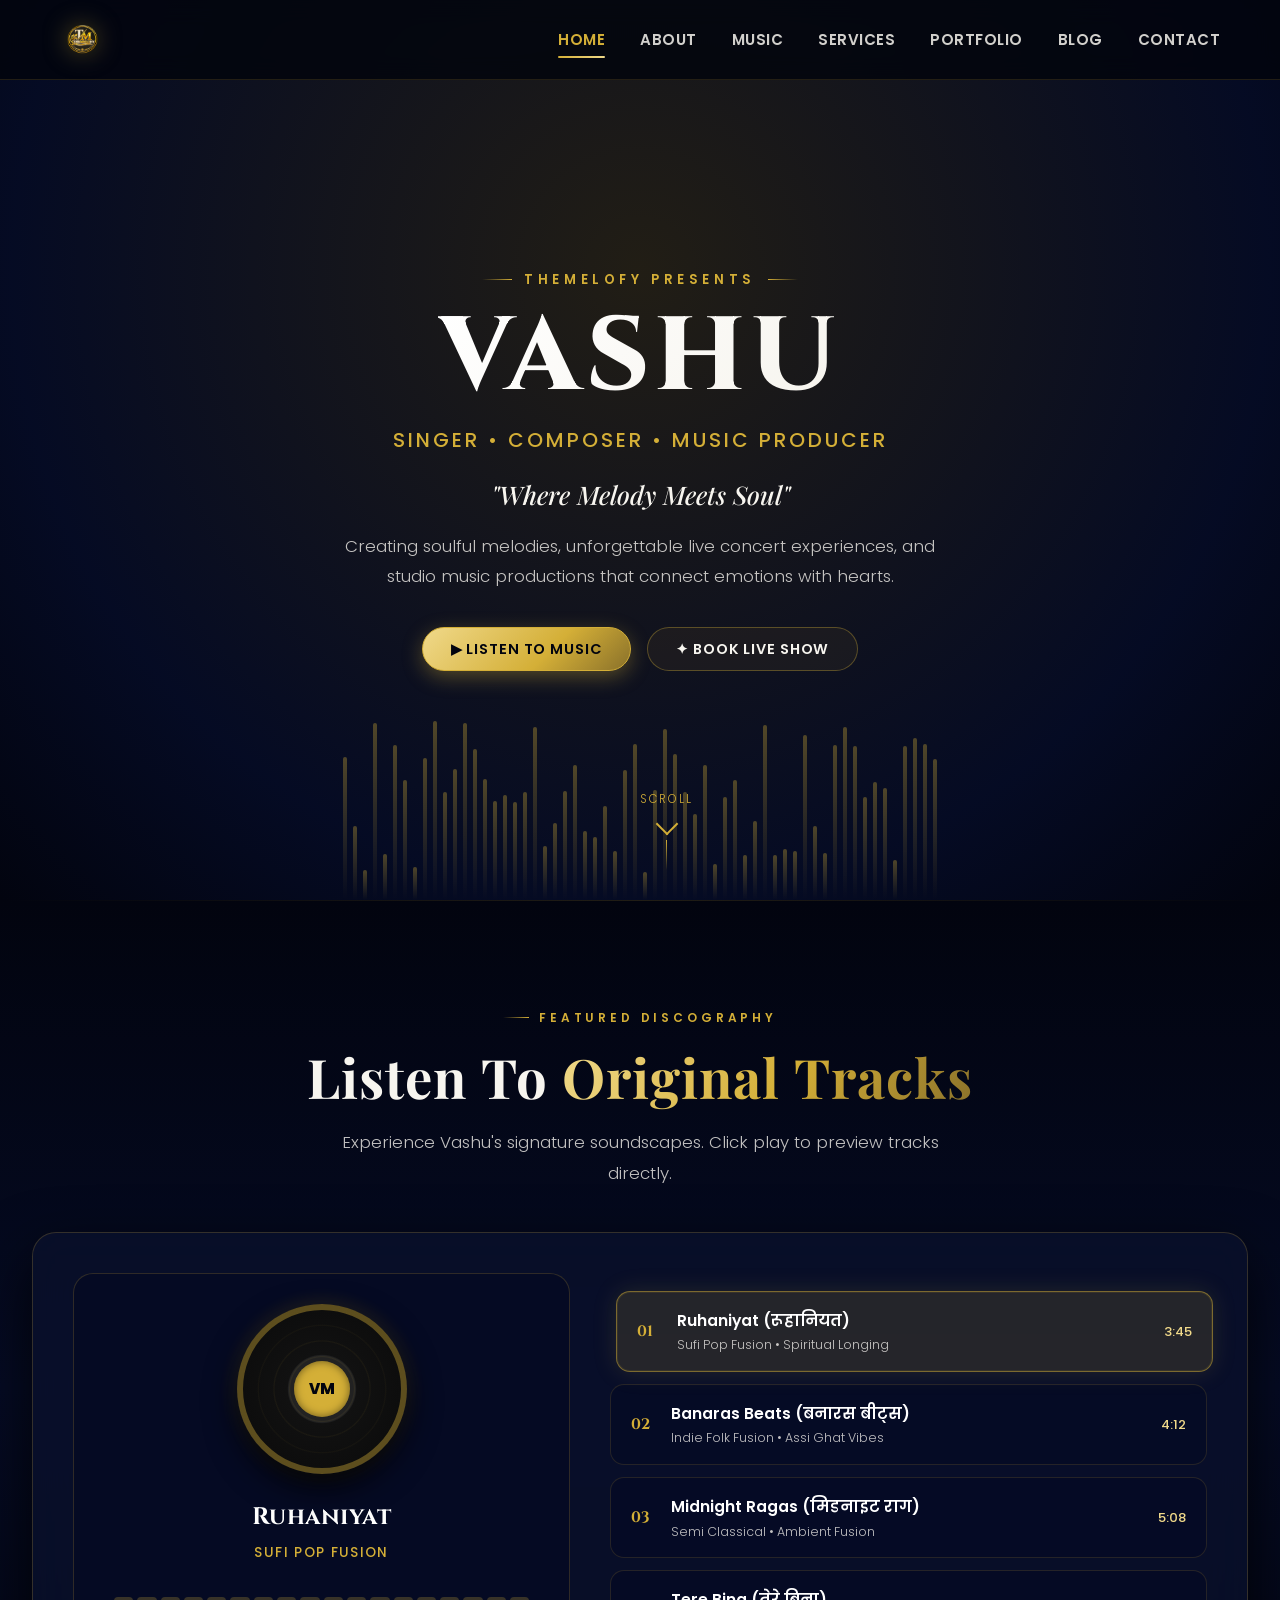
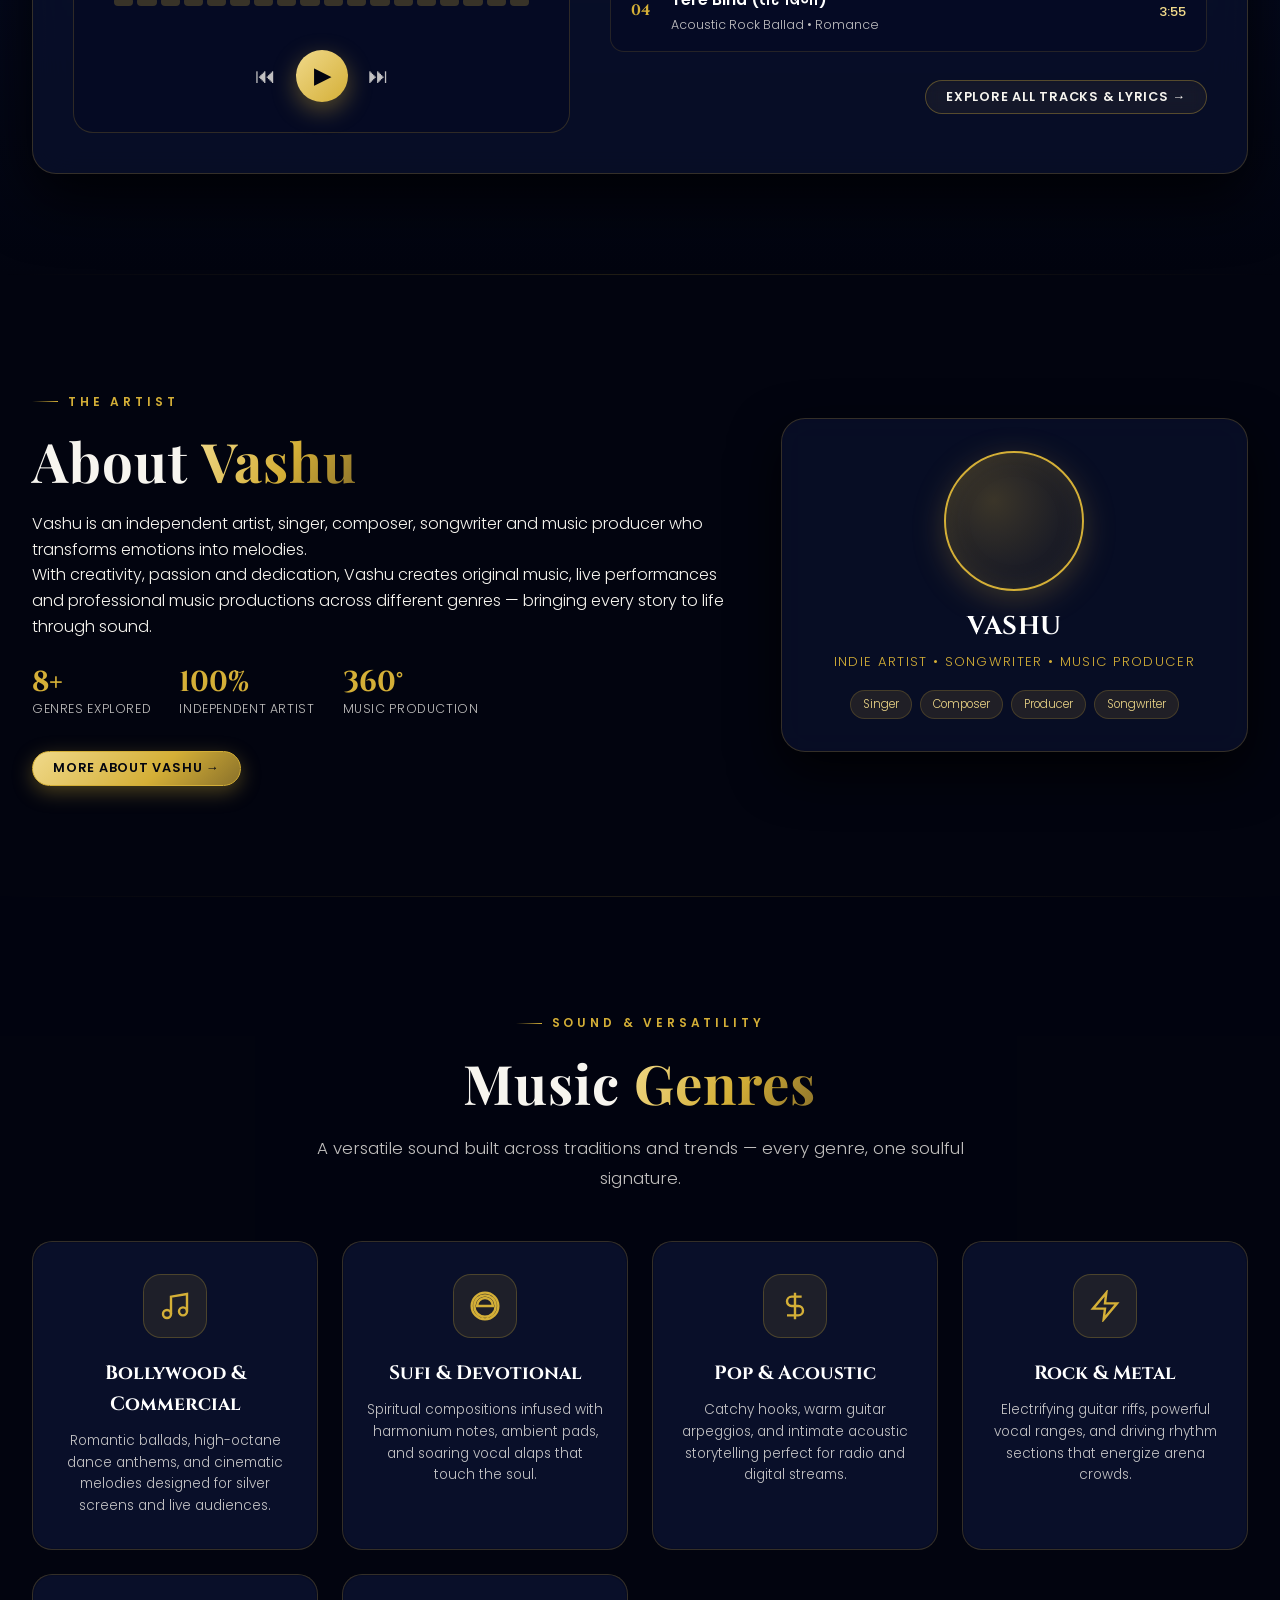
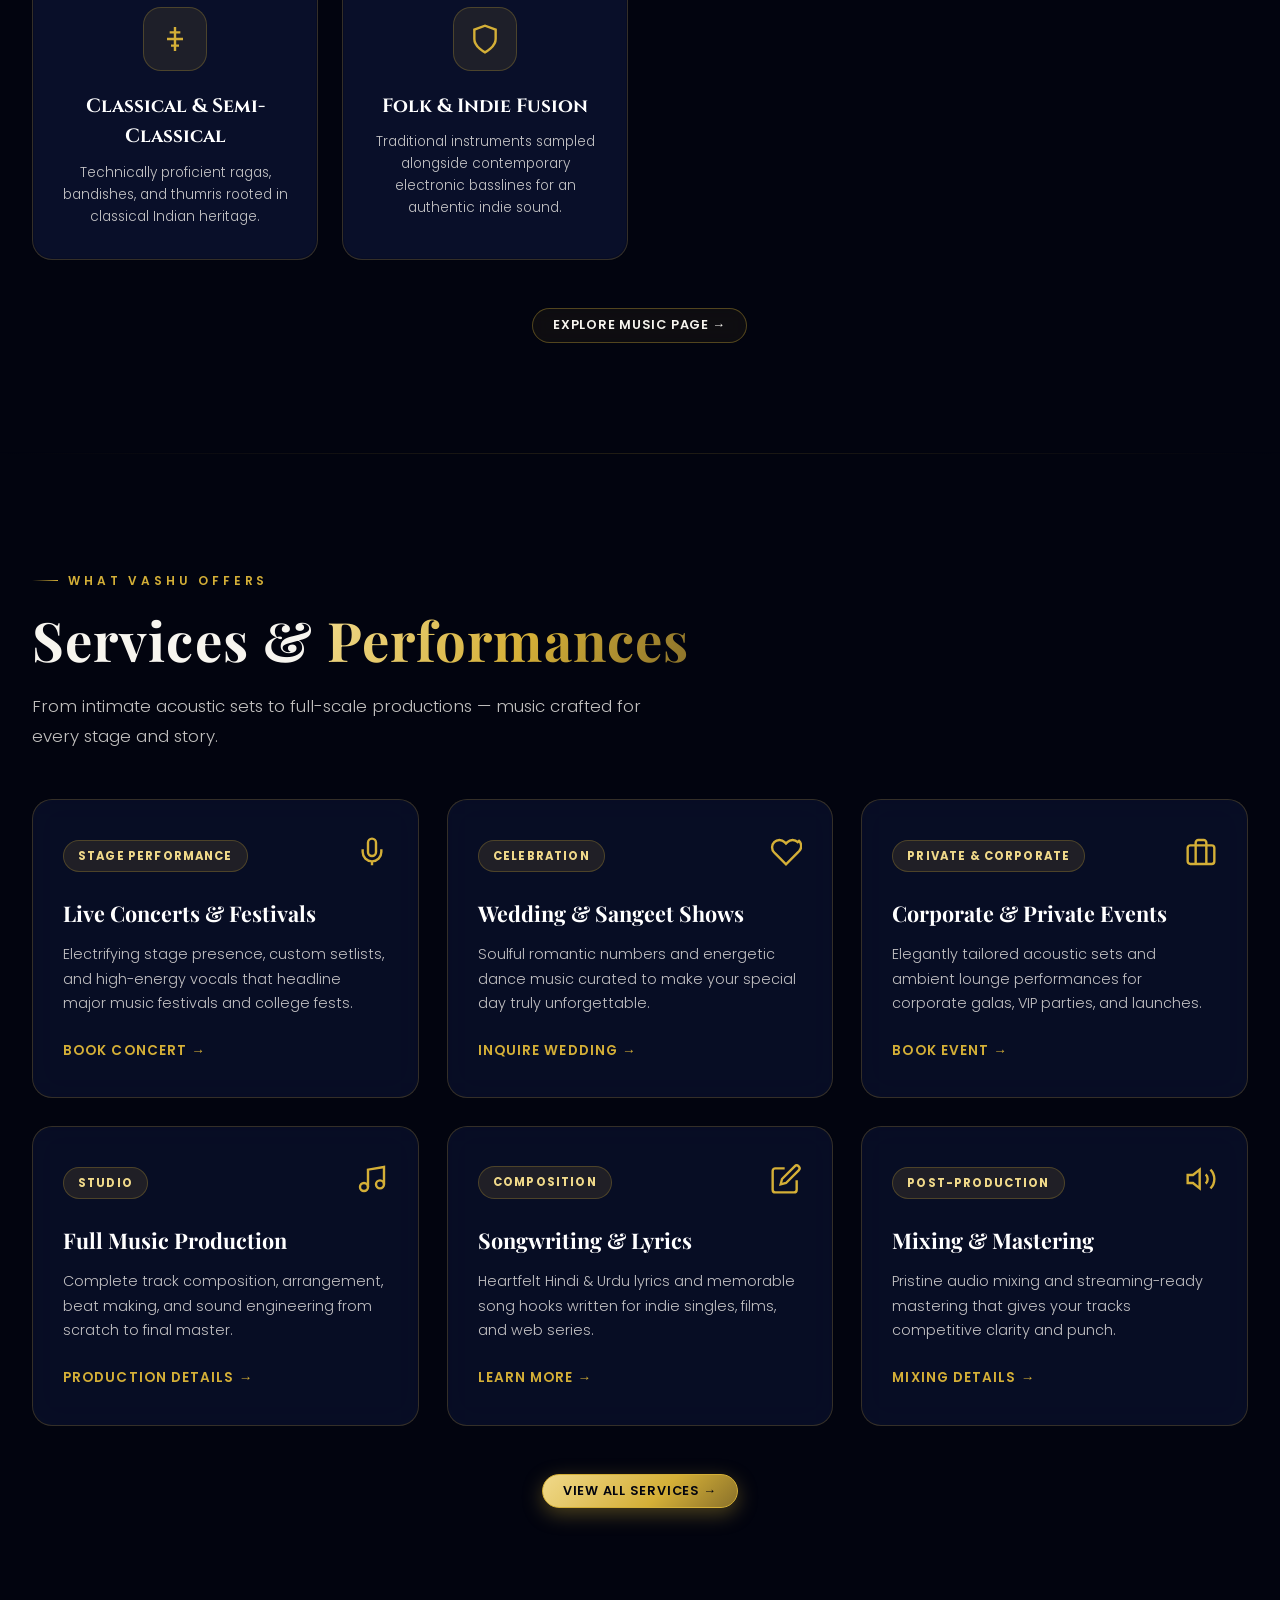
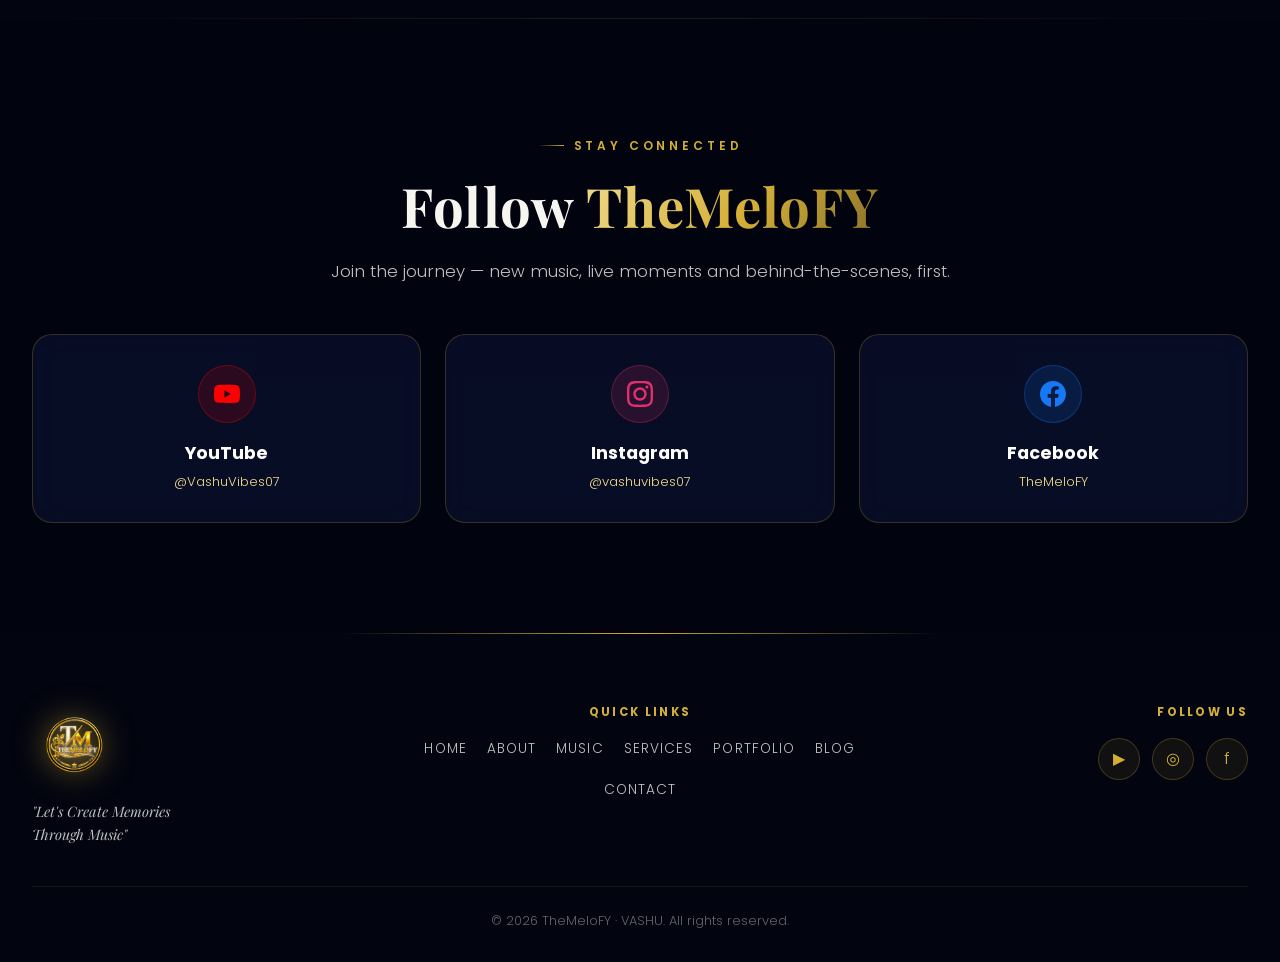
==== commit 8ce50f4e: "refactor: Remove all photo images across site and replace with modern gold icons and luxury showcase" ====
--- a/index.html
+++ b/index.html
@@ -173,8 +173,8 @@
             </div>
             <div class="profile-card reveal">
                 <div class="profile-inner">
-                    <div class="profile-photo-wrap">
-                        <img src="vashu-profile.jpg" alt="Vashu — Singer, Composer & Music Producer" loading="lazy">
+                    <div class="profile-avatar-icon">
+                        <i class="fas fa-microphone-alt"></i>
                     </div>
                     <h3>VASHU</h3>
                     <span class="role">Indie Artist • Songwriter • Music Producer</span>
--- a/style.css
+++ b/style.css
@@ -953,30 +953,28 @@
     box-shadow: 0 24px 60px rgba(0, 0, 0, 0.9), 0 0 40px rgba(212, 175, 55, 0.1);
 }
 
-/* Artist Profile Photo */
-.profile-photo-wrap {
-    width: 160px;
-    height: 160px;
+/* Artist Profile Avatar Emblem */
+.profile-avatar-icon {
+    width: 140px;
+    height: 140px;
     border-radius: 50%;
-    margin: 0 auto 8px;
-    padding: 4px;
-    background: linear-gradient(135deg, var(--gold-soft), var(--gold), var(--gold-dim));
-    box-shadow: 0 8px 32px rgba(212, 175, 55, 0.3);
-    transition: box-shadow 0.4s ease, transform 0.4s ease;
-    position: relative;
-}
-
-.profile-card:hover .profile-photo-wrap {
-    box-shadow: 0 8px 48px rgba(212, 175, 55, 0.5);
-    transform: scale(1.03);
-}
-
-.profile-photo-wrap img {
-    width: 100%;
-    height: 100%;
-    border-radius: 50%;
-    object-fit: cover;
-    display: block;
+    margin: 0 auto 16px;
+    background: radial-gradient(circle at 35% 35%, rgba(212, 175, 55, 0.25), rgba(5, 11, 36, 0.95));
+    border: 2px solid var(--gold);
+    display: flex;
+    align-items: center;
+    justify-content: center;
+    font-size: 3.2rem;
+    color: var(--gold);
+    box-shadow: 0 8px 32px rgba(212, 175, 55, 0.25), inset 0 0 25px rgba(212, 175, 55, 0.15);
+    transition: all 0.4s cubic-bezier(0.16, 1, 0.3, 1);
+}
+
+.profile-card:hover .profile-avatar-icon {
+    transform: scale(1.06) rotate(3deg);
+    box-shadow: 0 12px 48px rgba(212, 175, 55, 0.5), inset 0 0 30px rgba(212, 175, 55, 0.3);
+    border-color: #ffd700;
+    color: #ffffff;
 }
 
 .profile-inner h3 {
@@ -1773,49 +1771,57 @@
     position: relative;
     border-radius: 18px;
     overflow: hidden;
-    height: 260px;
+    height: 220px;
     border: 1px solid var(--glass-border);
     cursor: pointer;
     box-shadow: 0 10px 30px rgba(0, 0, 0, 0.7);
-}
-
-.gallery-item img {
-    width: 100%;
-    height: 100%;
-    object-fit: cover;
-    transition: transform 0.5s ease;
-}
-
-.gallery-item:hover img {
-    transform: scale(1.08);
-}
-
-.gallery-overlay {
-    position: absolute;
-    inset: 0;
-    background: linear-gradient(180deg, transparent 40%, rgba(2, 4, 15, 0.95) 100%);
+    background: linear-gradient(145deg, rgba(16, 26, 68, 0.5), rgba(5, 11, 36, 0.95));
     display: flex;
     flex-direction: column;
-    justify-content: flex-end;
-    padding: 20px;
-    opacity: 0;
-    transition: opacity 0.3s ease;
-}
-
-.gallery-item:hover .gallery-overlay {
-    opacity: 1;
-}
-
-.gallery-overlay h4 {
-    font-family: 'Playfair Display', serif;
-    font-size: 1.1rem;
+    justify-content: space-between;
+    padding: 24px;
+    transition: all 0.4s cubic-bezier(0.16, 1, 0.3, 1);
+}
+
+.gallery-item:hover {
+    transform: translateY(-6px);
+    border-color: var(--gold-border);
+    box-shadow: 0 16px 45px rgba(0, 0, 0, 0.9), 0 0 30px rgba(212, 175, 55, 0.2);
+    background: linear-gradient(145deg, rgba(25, 40, 100, 0.6), rgba(5, 11, 36, 0.98));
+}
+
+.gallery-card-icon {
+    width: 56px;
+    height: 56px;
+    border-radius: 50%;
+    background: rgba(212, 175, 55, 0.1);
+    border: 1px solid var(--gold-border);
+    display: flex;
+    align-items: center;
+    justify-content: center;
+    font-size: 1.4rem;
+    color: var(--gold);
+    transition: all 0.4s ease;
+}
+
+.gallery-item:hover .gallery-card-icon {
+    transform: scale(1.1) rotate(5deg);
+    background: rgba(212, 175, 55, 0.25);
     color: #ffffff;
-    margin-bottom: 4px;
-}
-
-.gallery-overlay p {
-    font-size: 0.78rem;
+    box-shadow: 0 0 20px rgba(212, 175, 55, 0.4);
+}
+
+.gallery-card-info h5 {
+    font-family: 'Cinzel', serif;
+    font-size: 1.15rem;
+    color: #ffffff;
+    margin-bottom: 6px;
+}
+
+.gallery-card-info span {
+    font-size: 0.82rem;
     color: var(--gold-soft);
+    display: block;
 }
 
 /* ==========================================================================
@@ -2652,8 +2658,9 @@
         max-width: 100%;
     }
 
-    .profile-photo-wrap {
-        width: 130px;
-        height: 130px;
-    }
-}
+    .profile-avatar-icon {
+        width: 120px;
+        height: 120px;
+        font-size: 2.6rem;
+    }
+}
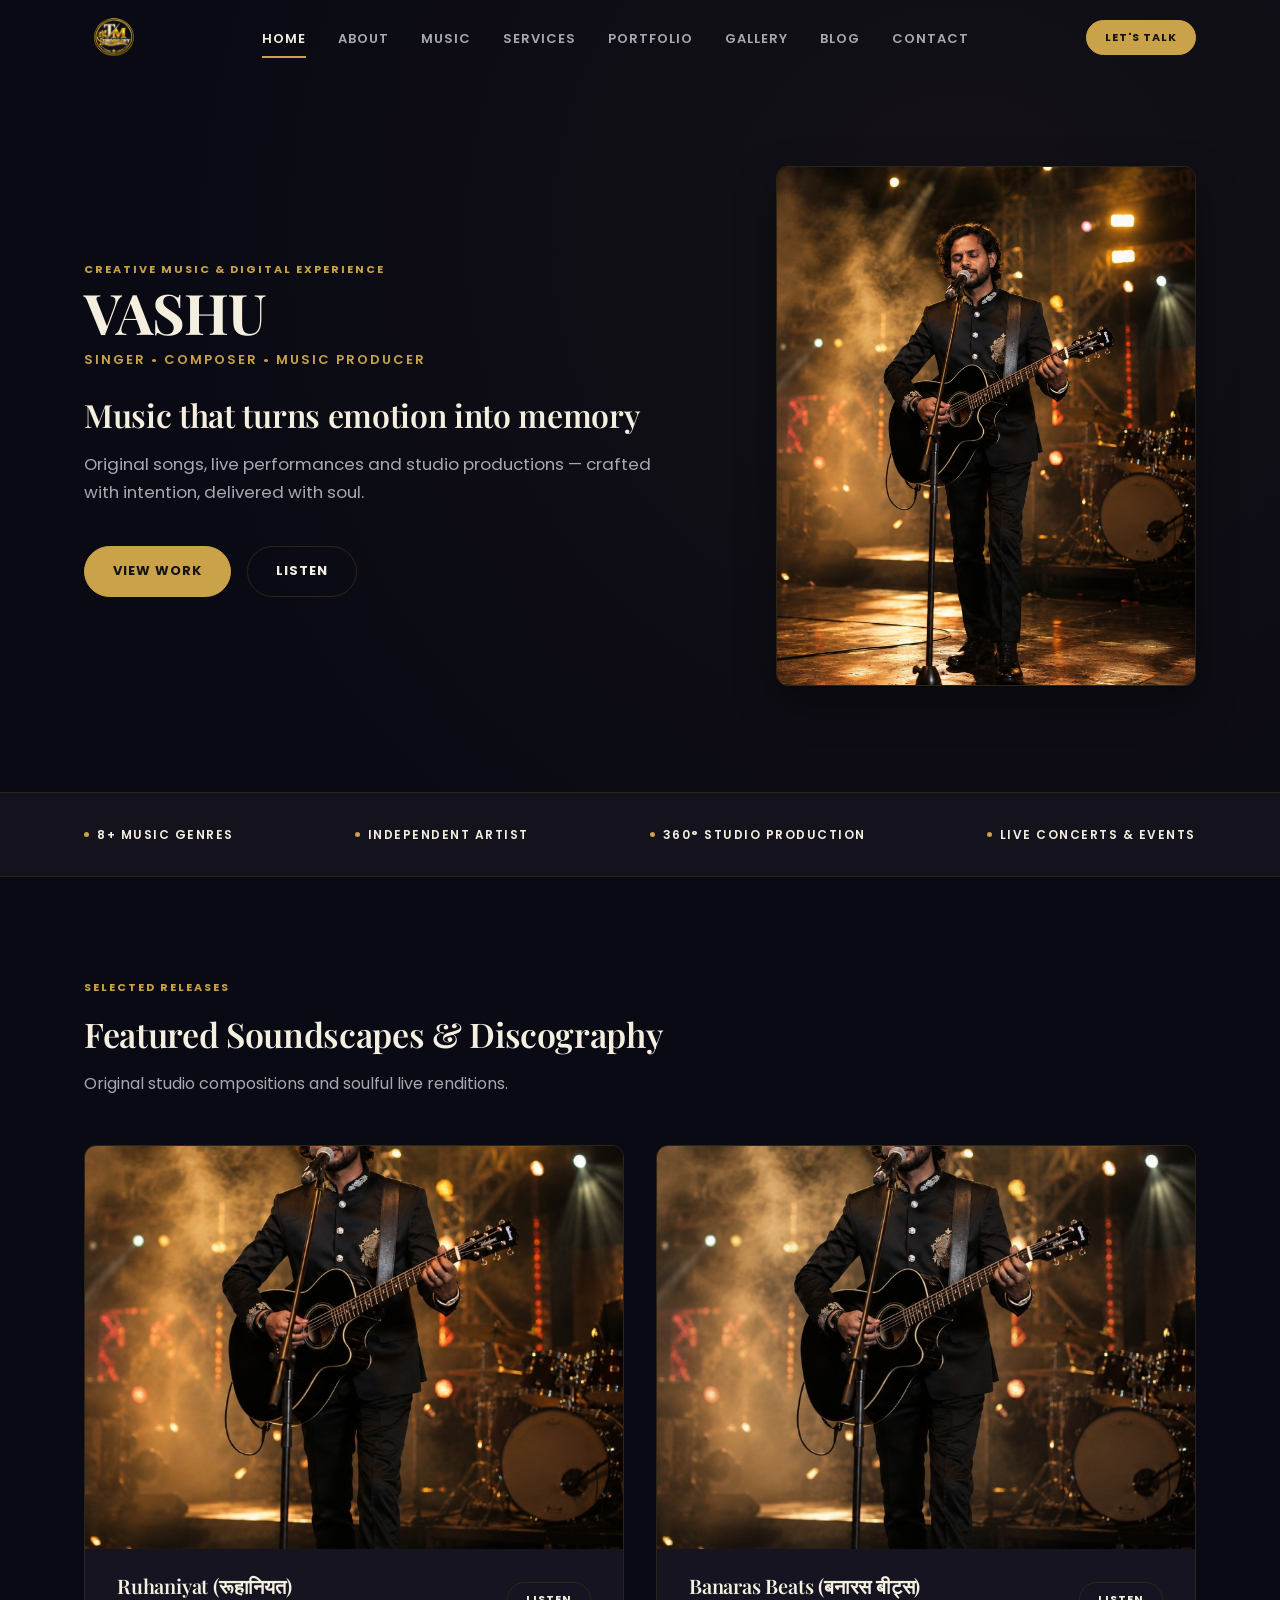
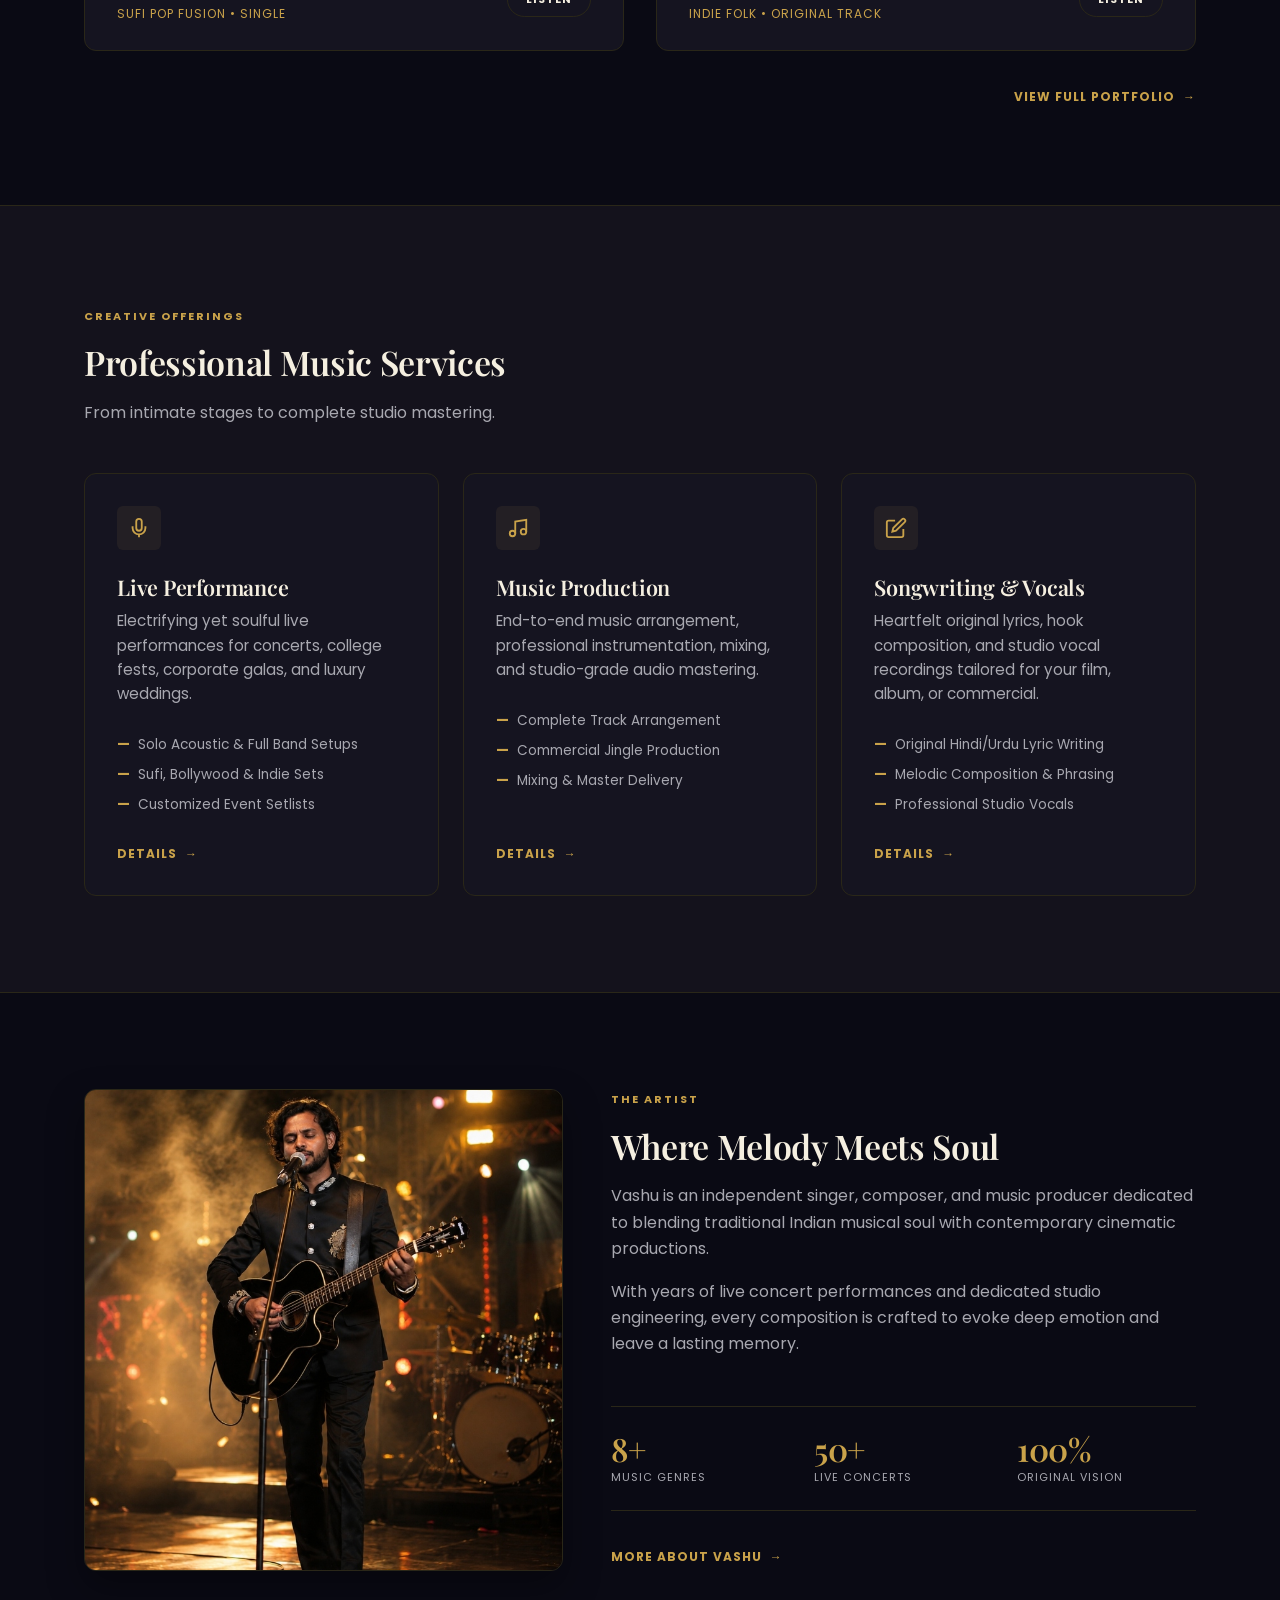
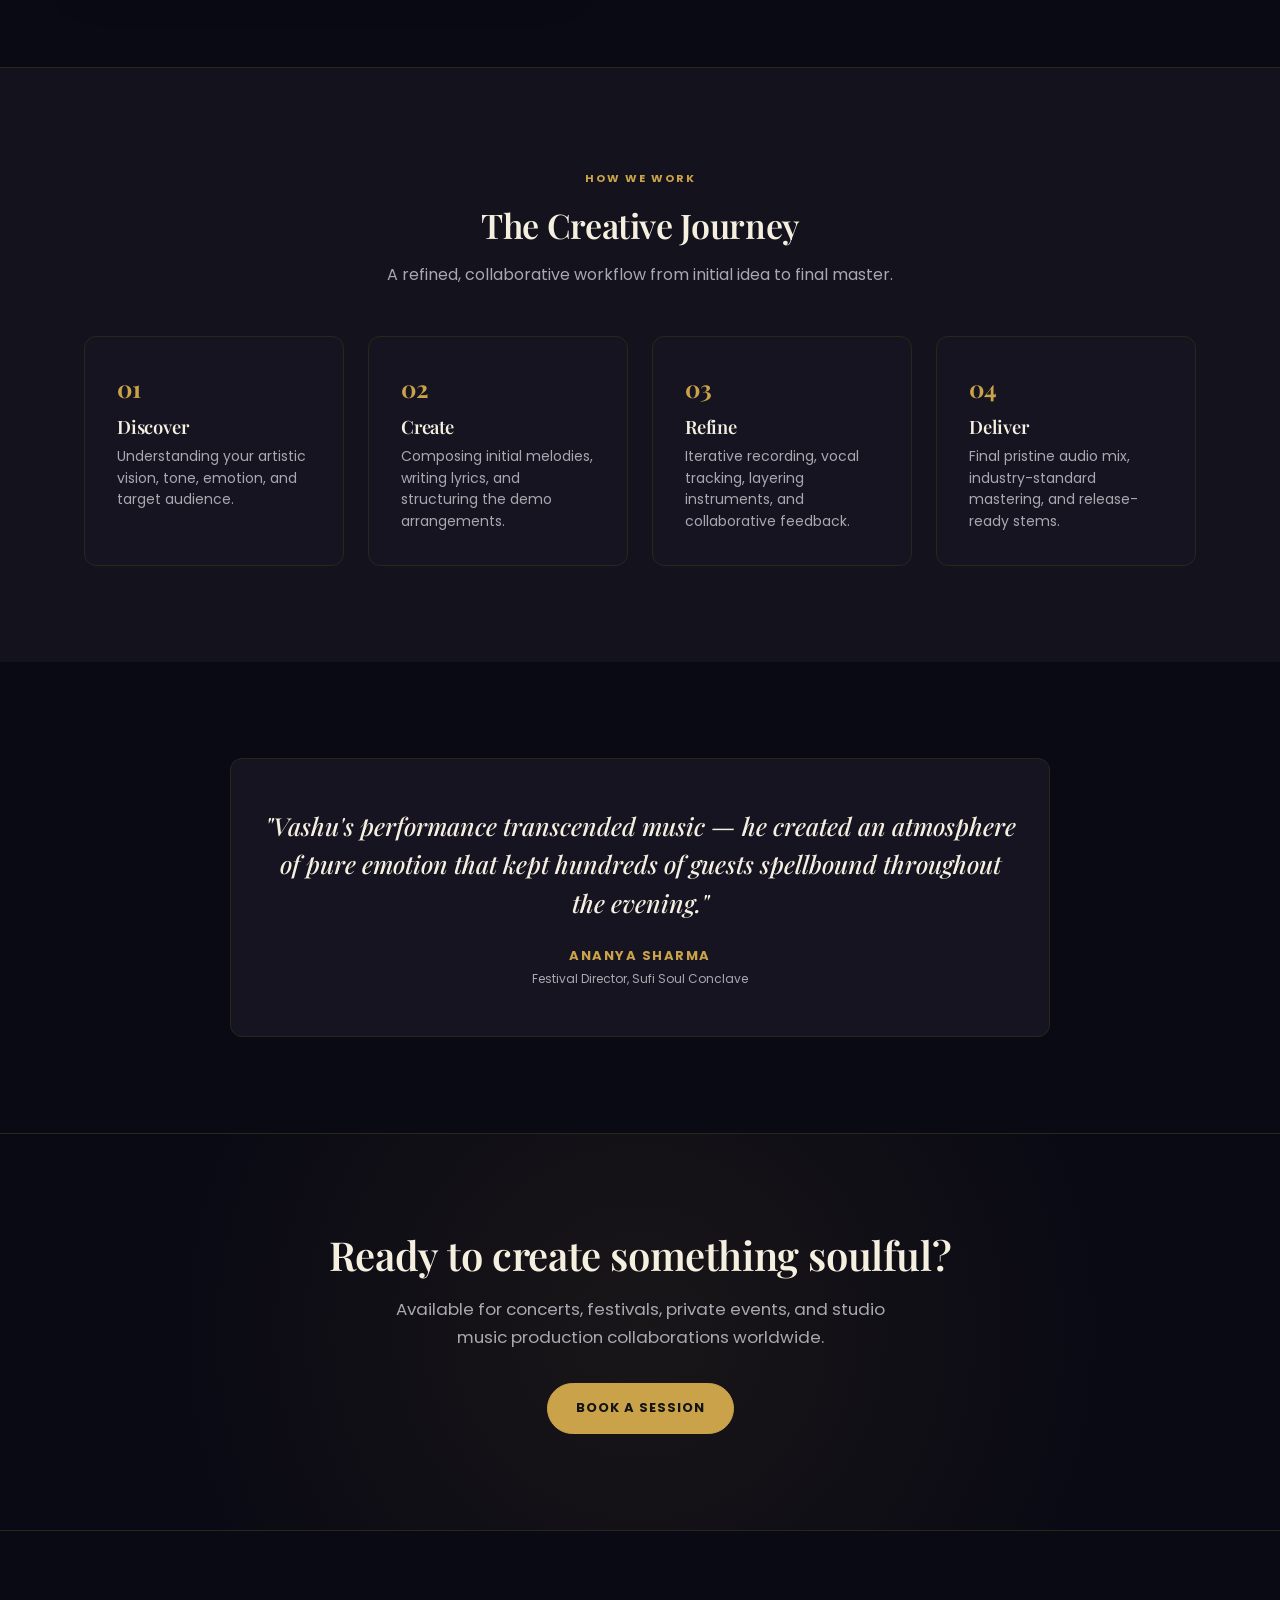
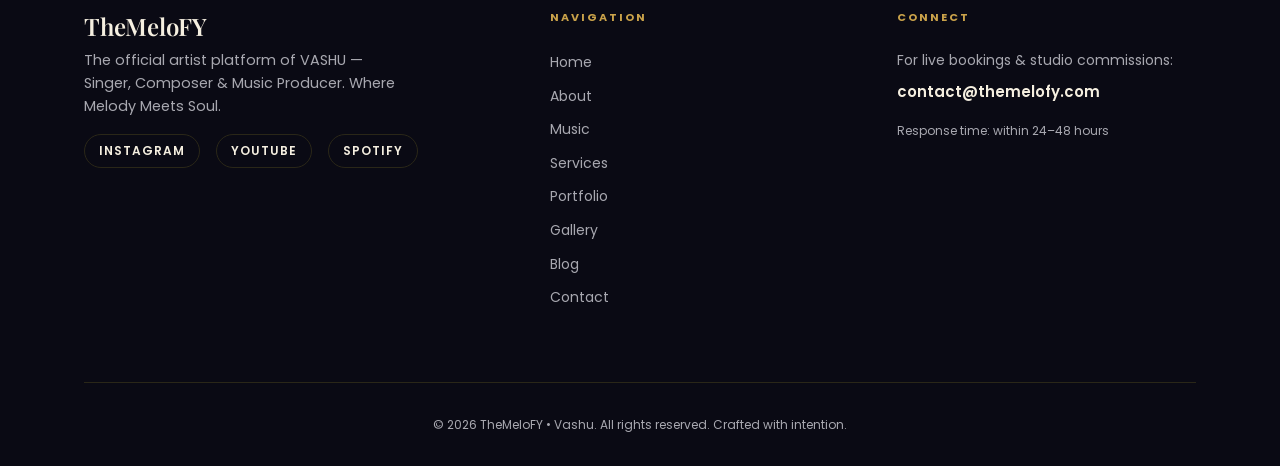
==== commit 02f92796: "Themelofy Premium Website Redesign (v1.0 Blueprint) - index.html" ====
--- a/index.html
+++ b/index.html
@@ -1,654 +1,419 @@
 <!DOCTYPE html>
 <html lang="en">
-
 <head>
-    <meta charset="UTF-8">
-    <meta name="viewport" content="width=device-width, initial-scale=1.0">
-    <title>TheMeloFY — VASHU | Singer • Composer • Music Producer</title>
-    <meta name="description"
-        content="TheMeloFY — The official artist brand of VASHU. Singer, Composer, Music Producer & Songwriter. Where Melody Meets Soul. Explore discography, book live concerts & studio services.">
-    <link rel="preconnect" href="https://fonts.googleapis.com">
-    <link rel="preconnect" href="https://fonts.gstatic.com" crossorigin>
-    <link
-        href="https://fonts.googleapis.com/css2?family=Cinzel:wght@400;500;600;700;800;900&family=Playfair+Display:ital,wght@0,500;0,600;0,700;0,800;1,500&family=Poppins:wght@300;400;500;600;700&display=swap"
-        rel="stylesheet">
-    <link rel="stylesheet" href="style.css?v=15">
+  <meta charset="UTF-8">
+  <meta name="viewport" content="width=device-width, initial-scale=1.0">
+  <title>TheMeloFY — VASHU | Singer • Composer • Music Producer</title>
+  <meta name="description" content="TheMeloFY — The official artist brand of VASHU. Singer, Composer, Music Producer & Songwriter. Where Melody Meets Soul. Original songs, live concerts, and studio productions.">
+  
+  <!-- Google Fonts: Playfair Display + Poppins -->
+  <link rel="preconnect" href="https://fonts.googleapis.com">
+  <link rel="preconnect" href="https://fonts.gstatic.com" crossorigin>
+  <link href="https://fonts.googleapis.com/css2?family=Playfair+Display:ital,wght@0,500;0,600;0,700;1,500&family=Poppins:wght@300;400;500;600;700&display=swap" rel="stylesheet">
+  
+  <!-- Stylesheet -->
+  <link rel="stylesheet" href="style.css">
 </head>
-
 <body>
-    <!-- Top Scroll Progress -->
-    <div id="scrollProgress"></div>
-
-    <!-- ================= NAV ================= -->
-    <header id="siteHeader">
-        <nav class="wrap">
-            <a href="index.html" class="logo-brand" aria-label="TheMeloFY Home">
-                <img src="themelofy-logo-transparent.png" alt="TheMeloFY Logo" class="logo-img">
-            </a>
-            <ul class="nav-links" id="navLinks">
-                <li><a href="index.html" class="active">Home</a></li>
-                <li><a href="about.html">About</a></li>
-                <li><a href="music.html">Music</a></li>
-                <li><a href="services.html">Services</a></li>
-                <li><a href="portfolio.html">Portfolio</a></li>
-                <li><a href="blog.html">Blog</a></li>
-                <li><a href="contact.html">Contact</a></li>
-            </ul>
-            <div class="burger" id="burger" aria-label="Toggle Menu">
-                <span></span><span></span><span></span>
-            </div>
-        </nav>
-    </header>
-
-    <!-- ================= HERO ================= -->
+
+  <!-- ================= HEADER / NAVBAR ================= -->
+  <header id="siteHeader">
+    <nav class="wrap">
+      <a href="index.html" class="logo-brand" aria-label="TheMeloFY Home">
+        <img src="themelofy-logo-transparent.png" alt="TheMeloFY Logo" class="logo-img">
+      </a>
+
+      <!-- Desktop Nav -->
+      <ul class="nav-links">
+        <li><a href="index.html" class="active">Home</a></li>
+        <li><a href="about.html">About</a></li>
+        <li><a href="music.html">Music</a></li>
+        <li><a href="services.html">Services</a></li>
+        <li><a href="portfolio.html">Portfolio</a></li>
+        <li><a href="gallery.html">Gallery</a></li>
+        <li><a href="blog.html">Blog</a></li>
+        <li><a href="contact.html">Contact</a></li>
+      </ul>
+
+      <!-- Header CTA -->
+      <div class="header-cta">
+        <a href="contact.html" class="btn btn-gold btn-sm">Let's Talk</a>
+      </div>
+
+      <!-- Mobile Burger -->
+      <div class="burger" id="burger" aria-label="Toggle Navigation Menu">
+        <span></span>
+        <span></span>
+        <span></span>
+      </div>
+    </nav>
+  </header>
+
+  <!-- Mobile Drawer -->
+  <div class="mobile-drawer-overlay" id="drawerOverlay"></div>
+  <div class="mobile-nav-drawer" id="mobileDrawer">
+    <div>
+      <div style="display: flex; justify-content: space-between; align-items: center; margin-bottom: 2rem;">
+        <img src="themelofy-logo-transparent.png" alt="TheMeloFY" style="height: 32px;">
+        <button id="drawerClose" style="font-size: 1.5rem; color: var(--cream);">&times;</button>
+      </div>
+      <ul style="display: flex; flex-direction: column; gap: 1.25rem;">
+        <li><a href="index.html" style="font-size: 1.1rem; color: var(--gold-primary); font-weight: 600;">Home</a></li>
+        <li><a href="about.html" style="font-size: 1.1rem; color: var(--cream);">About</a></li>
+        <li><a href="music.html" style="font-size: 1.1rem; color: var(--cream);">Music</a></li>
+        <li><a href="services.html" style="font-size: 1.1rem; color: var(--cream);">Services</a></li>
+        <li><a href="portfolio.html" style="font-size: 1.1rem; color: var(--cream);">Portfolio</a></li>
+        <li><a href="gallery.html" style="font-size: 1.1rem; color: var(--cream);">Gallery</a></li>
+        <li><a href="blog.html" style="font-size: 1.1rem; color: var(--cream);">Blog</a></li>
+        <li><a href="contact.html" style="font-size: 1.1rem; color: var(--cream);">Contact</a></li>
+      </ul>
+    </div>
+    <div style="margin-top: 2rem;">
+      <a href="contact.html" class="btn btn-gold" style="width: 100%;">Book a Session</a>
+    </div>
+  </div>
+
+  <main>
+    <!-- ================= HERO SECTION (EDITORIAL / STUDIO HYBRID) ================= -->
     <section class="hero" id="home">
-        <!-- Floating Gold Particles -->
-        <div class="hero-particles" id="heroParticles"></div>
-        <div class="hero-bars" id="heroBars"></div>
-        <div class="hero-content">
-            <div class="hero-kicker">TheMeloFY Presents</div>
+      <div class="wrap">
+        <div class="hero-grid">
+          
+          <div class="hero-content">
+            <span class="hero-kicker">Creative Music & Digital Experience</span>
             <h1 class="hero-name">VASHU</h1>
-            <div class="hero-role">Singer • Composer • Music Producer</div>
-            <p class="hero-tagline">"Where Melody Meets Soul"</p>
-            <p class="hero-desc">Creating soulful melodies, unforgettable live concert experiences, and studio music productions that connect emotions with hearts.</p>
+            <div class="hero-role">Singer &bull; Composer &bull; Music Producer</div>
+            
+            <h2 class="hero-headline">Music that turns emotion into memory</h2>
+            <p class="hero-desc">
+              Original songs, live performances and studio productions — crafted with intention, delivered with soul.
+            </p>
+
             <div class="hero-ctas">
-                <a href="#featured-music" class="btn btn-gold">▶ Listen To Music</a>
-                <a href="contact.html" class="btn btn-outline">✦ Book Live Show</a>
-            </div>
-        </div>
-        <div class="scroll-cue" id="scrollCue">
-            <span>Scroll</span>
-            <span class="chevron"></span>
-            <div class="line"></div>
-        </div>
-    </section>
-
-    <!-- ================= INTERACTIVE MUSIC PLAYER ================= -->
-    <section class="music-player-section" id="featured-music">
-        <div class="wrap">
-            <div class="reveal" style="text-align: center; margin-bottom: 44px;">
-                <div class="eyebrow" style="justify-content: center;">Featured Discography</div>
-                <h2 class="section-title">Listen To <em>Original Tracks</em></h2>
-                <p class="section-sub" style="margin: 0 auto;">Experience Vashu's signature soundscapes. Click play to preview tracks directly.</p>
-            </div>
-
-            <div class="player-container-card reveal">
-                <!-- Vinyl & Active Track Display -->
-                <div class="active-track-display" id="activeTrackCard">
-                    <div class="vinyl-disc" id="vinylDisc">
-                        <div class="vinyl-center">VM</div>
-                    </div>
-                    <h3 class="active-track-title" id="mainPlayerTitle">Ruhaniyat</h3>
-                    <div class="active-track-genre" id="mainPlayerGenre">Sufi Pop Fusion</div>
-
-                    <!-- Interactive Waveform -->
-                    <div class="player-controls-bar">
-                        <div class="waveform-interactive" id="waveformContainer">
-                            <div class="wf-bar"></div><div class="wf-bar"></div><div class="wf-bar"></div>
-                            <div class="wf-bar"></div><div class="wf-bar"></div><div class="wf-bar"></div>
-                            <div class="wf-bar"></div><div class="wf-bar"></div><div class="wf-bar"></div>
-                            <div class="wf-bar"></div><div class="wf-bar"></div><div class="wf-bar"></div>
-                            <div class="wf-bar"></div><div class="wf-bar"></div><div class="wf-bar"></div>
-                            <div class="wf-bar"></div><div class="wf-bar"></div><div class="wf-bar"></div>
-                        </div>
-
-                        <div class="main-play-controls">
-                            <button class="control-btn" onclick="prevTrack()" title="Previous Track">⏮</button>
-                            <button class="big-play-btn" id="mainBigPlayBtn" onclick="toggleMainPlay()" title="Play/Pause">▶</button>
-                            <button class="control-btn" onclick="nextTrack()" title="Next Track">⏭</button>
-                        </div>
-                    </div>
-                </div>
-
-                <!-- Playlist Tracks List -->
-                <div class="playlist-tracks-list">
-                    <div class="track-item-card active-track" onclick="selectTrack(0)" id="track-0">
-                        <div class="track-item-left">
-                            <span class="track-idx">01</span>
-                            <div class="track-name-box">
-                                <h4>Ruhaniyat (रूहानियत)</h4>
-                                <p>Sufi Pop Fusion • Spiritual Longing</p>
-                            </div>
-                        </div>
-                        <span class="track-duration">3:45</span>
-                    </div>
-
-                    <div class="track-item-card" onclick="selectTrack(1)" id="track-1">
-                        <div class="track-item-left">
-                            <span class="track-idx">02</span>
-                            <div class="track-name-box">
-                                <h4>Banaras Beats (बनारस बीट्स)</h4>
-                                <p>Indie Folk Fusion • Assi Ghat Vibes</p>
-                            </div>
-                        </div>
-                        <span class="track-duration">4:12</span>
-                    </div>
-
-                    <div class="track-item-card" onclick="selectTrack(2)" id="track-2">
-                        <div class="track-item-left">
-                            <span class="track-idx">03</span>
-                            <div class="track-name-box">
-                                <h4>Midnight Ragas (मिडनाइट राग)</h4>
-                                <p>Semi Classical • Ambient Fusion</p>
-                            </div>
-                        </div>
-                        <span class="track-duration">5:08</span>
-                    </div>
-
-                    <div class="track-item-card" onclick="selectTrack(3)" id="track-3">
-                        <div class="track-item-left">
-                            <span class="track-idx">04</span>
-                            <div class="track-name-box">
-                                <h4>Tere Bina (तेरे बिना)</h4>
-                                <p>Acoustic Rock Ballad • Romance</p>
-                            </div>
-                        </div>
-                        <span class="track-duration">3:55</span>
-                    </div>
-
-                    <div style="margin-top: 16px; text-align: right;">
-                        <a href="music.html" class="btn btn-outline small">Explore All Tracks & Lyrics →</a>
-                    </div>
-                </div>
-            </div>
-        </div>
-    </section>
-
-    <!-- ================= ABOUT PREVIEW ================= -->
-    <section class="about" id="about">
-        <div class="wrap about-grid">
-            <div class="about-text reveal">
-                <div class="eyebrow">The Artist</div>
-                <h2 class="section-title">About <em>Vashu</em></h2>
-                <p>Vashu is an independent artist, singer, composer, songwriter and music producer who transforms emotions into melodies.</p>
-                <p>With creativity, passion and dedication, Vashu creates original music, live performances and professional music productions across different genres — bringing every story to life through sound.</p>
-                <div class="about-stats">
-                    <div><b>8+</b><span>Genres Explored</span></div>
-                    <div><b>100%</b><span>Independent Artist</span></div>
-                    <div><b>360°</b><span>Music Production</span></div>
-                </div>
-                <div style="margin-top: 32px;">
-                    <a href="about.html" class="btn btn-gold small">More About Vashu →</a>
-                </div>
-            </div>
-            <div class="profile-card reveal">
-                <div class="profile-inner">
-                    <div class="profile-avatar-icon">
-                        <i class="fas fa-microphone-alt"></i>
-                    </div>
-                    <h3>VASHU</h3>
-                    <span class="role">Indie Artist • Songwriter • Music Producer</span>
-                    <div class="profile-badges">
-                        <span>Singer</span><span>Composer</span><span>Producer</span><span>Songwriter</span>
-                    </div>
-                </div>
-            </div>
-        </div>
-    </section>
-
-    <!-- ================= MUSIC GENRES SECTION ================= -->
-    <section id="music" style="background: rgba(2, 4, 15, 0.6);">
-        <div class="wrap">
-            <div class="reveal" style="text-align: center;">
-                <div class="eyebrow" style="justify-content: center;">Sound &amp; Versatility</div>
-                <h2 class="section-title">Music <em>Genres</em></h2>
-                <p class="section-sub" style="margin: 0 auto;">A versatile sound built across traditions and trends — every genre, one soulful signature.</p>
-            </div>
-
-            <div class="genre-grid-v2">
-                <!-- Genre 1 -->
-                <div class="genre-card-v2 reveal">
-                    <div class="genre-icon-wrap">
-                        <svg viewBox="0 0 24 24"><path d="M9 18V5l12-2v13"></path><circle cx="6" cy="18" r="3"></circle><circle cx="18" cy="16" r="3"></circle></svg>
-                    </div>
-                    <h4>Bollywood & Commercial</h4>
-                    <p>Romantic ballads, high-octane dance anthems, and cinematic melodies designed for silver screens and live audiences.</p>
-                </div>
-
-                <!-- Genre 2 -->
-                <div class="genre-card-v2 reveal">
-                    <div class="genre-icon-wrap">
-                        <svg viewBox="0 0 24 24"><path d="M12 2a10 10 0 1 0 10 10A10 10 0 0 0 12 2zm0 18a8 8 0 1 1 8-8 8 8 0 0 1-8 8z"></path><path d="M12 6a6 6 0 0 0-6 6h12a6 6 0 0 0-6-6z"></path></svg>
-                    </div>
-                    <h4>Sufi & Devotional</h4>
-                    <p>Spiritual compositions infused with harmonium notes, ambient pads, and soaring vocal alaps that touch the soul.</p>
-                </div>
-
-                <!-- Genre 3 -->
-                <div class="genre-card-v2 reveal">
-                    <div class="genre-icon-wrap">
-                        <svg viewBox="0 0 24 24"><path d="M12 2v20M17 5H9.5a3.5 3.5 0 0 0 0 7h5a3.5 3.5 0 0 1 0 7H6"></path></svg>
-                    </div>
-                    <h4>Pop & Acoustic</h4>
-                    <p>Catchy hooks, warm guitar arpeggios, and intimate acoustic storytelling perfect for radio and digital streams.</p>
-                </div>
-
-                <!-- Genre 4 -->
-                <div class="genre-card-v2 reveal">
-                    <div class="genre-icon-wrap">
-                        <svg viewBox="0 0 24 24"><polygon points="13 2 3 14 12 14 11 22 21 10 12 10 13 2"></polygon></svg>
-                    </div>
-                    <h4>Rock & Metal</h4>
-                    <p>Electrifying guitar riffs, powerful vocal ranges, and driving rhythm sections that energize arena crowds.</p>
-                </div>
-
-                <!-- Genre 5 -->
-                <div class="genre-card-v2 reveal">
-                    <div class="genre-icon-wrap">
-                        <svg viewBox="0 0 24 24"><path d="M12 3v18M8 7h8M6 12h12M9 17h6"></path></svg>
-                    </div>
-                    <h4>Classical & Semi-Classical</h4>
-                    <p>Technically proficient ragas, bandishes, and thumris rooted in classical Indian heritage.</p>
-                </div>
-
-                <!-- Genre 6 -->
-                <div class="genre-card-v2 reveal">
-                    <div class="genre-icon-wrap">
-                        <svg viewBox="0 0 24 24"><path d="M12 22s8-4 8-10V5l-8-3-8 3v7c0 6 8 10 8 10z"></path></svg>
-                    </div>
-                    <h4>Folk & Indie Fusion</h4>
-                    <p>Traditional instruments sampled alongside contemporary electronic basslines for an authentic indie sound.</p>
-                </div>
-            </div>
-
-            <div style="text-align: center; margin-top: 48px;">
-                <a href="music.html" class="btn btn-outline small">Explore Music Page →</a>
-            </div>
-        </div>
-    </section>
-
-    <!-- ================= SERVICES & PERFORMANCES ================= -->
-    <section class="services" id="services">
-        <div class="wrap">
-            <div class="reveal">
-                <div class="eyebrow">What Vashu Offers</div>
-                <h2 class="section-title">Services &amp; <em>Performances</em></h2>
-                <p class="section-sub">From intimate acoustic sets to full-scale productions — music crafted for every stage and story.</p>
-            </div>
-
-            <div class="svc-grid-v2">
-                <div class="svc-card-v2 reveal">
-                    <div>
-                        <div class="svc-card-header">
-                            <span class="svc-tag-badge">Stage Performance</span>
-                            <div class="svc-icon-svg">
-                                <svg viewBox="0 0 24 24"><path d="M12 2a3 3 0 0 0-3 3v7a3 3 0 0 0 6 0V5a3 3 0 0 0-3-3z"></path><path d="M19 10v2a7 7 0 0 1-14 0v-2"></path><line x1="12" y1="19" x2="12" y2="22"></line></svg>
-                            </div>
-                        </div>
-                        <h4>Live Concerts & Festivals</h4>
-                        <p>Electrifying stage presence, custom setlists, and high-energy vocals that headline major music festivals and college fests.</p>
-                    </div>
-                    <a href="contact.html" class="svc-footer-btn">
-                        Book Concert →
-                    </a>
-                </div>
-
-                <div class="svc-card-v2 reveal">
-                    <div>
-                        <div class="svc-card-header">
-                            <span class="svc-tag-badge">Celebration</span>
-                            <div class="svc-icon-svg">
-                                <svg viewBox="0 0 24 24"><path d="M20.84 4.61a5.5 5.5 0 0 0-7.78 0L12 5.67l-1.06-1.06a5.5 5.5 0 0 0-7.78 7.78l1.06 1.06L12 21.23l8.72-8.72 1.06-1.06a5.5 5.5 0 0 0 0-7.78z"></path></svg>
-                            </div>
-                        </div>
-                        <h4>Wedding & Sangeet Shows</h4>
-                        <p>Soulful romantic numbers and energetic dance music curated to make your special day truly unforgettable.</p>
-                    </div>
-                    <a href="contact.html" class="svc-footer-btn">
-                        Inquire Wedding →
-                    </a>
-                </div>
-
-                <div class="svc-card-v2 reveal">
-                    <div>
-                        <div class="svc-card-header">
-                            <span class="svc-tag-badge">Private & Corporate</span>
-                            <div class="svc-icon-svg">
-                                <svg viewBox="0 0 24 24"><rect x="2" y="7" width="20" height="14" rx="2" ry="2"></rect><path d="M16 21V5a2 2 0 0 0-2-2h-4a2 2 0 0 0-2 2v16"></path></svg>
-                            </div>
-                        </div>
-                        <h4>Corporate & Private Events</h4>
-                        <p>Elegantly tailored acoustic sets and ambient lounge performances for corporate galas, VIP parties, and launches.</p>
-                    </div>
-                    <a href="contact.html" class="svc-footer-btn">
-                        Book Event →
-                    </a>
-                </div>
-
-                <div class="svc-card-v2 reveal">
-                    <div>
-                        <div class="svc-card-header">
-                            <span class="svc-tag-badge">Studio</span>
-                            <div class="svc-icon-svg">
-                                <svg viewBox="0 0 24 24"><path d="M9 18V5l12-2v13"></path><circle cx="6" cy="18" r="3"></circle><circle cx="18" cy="16" r="3"></circle></svg>
-                            </div>
-                        </div>
-                        <h4>Full Music Production</h4>
-                        <p>Complete track composition, arrangement, beat making, and sound engineering from scratch to final master.</p>
-                    </div>
-                    <a href="services.html" class="svc-footer-btn">
-                        Production Details →
-                    </a>
-                </div>
-
-                <div class="svc-card-v2 reveal">
-                    <div>
-                        <div class="svc-card-header">
-                            <span class="svc-tag-badge">Composition</span>
-                            <div class="svc-icon-svg">
-                                <svg viewBox="0 0 24 24"><path d="M11 4H4a2 2 0 0 0-2 2v14a2 2 0 0 0 2 2h14a2 2 0 0 0 2-2v-7"></path><path d="M18.5 2.5a2.121 2.121 0 0 1 3 3L12 15l-4 1 1-4 9.5-9.5z"></path></svg>
-                            </div>
-                        </div>
-                        <h4>Songwriting & Lyrics</h4>
-                        <p>Heartfelt Hindi & Urdu lyrics and memorable song hooks written for indie singles, films, and web series.</p>
-                    </div>
-                    <a href="services.html" class="svc-footer-btn">
-                        Learn More →
-                    </a>
-                </div>
-
-                <div class="svc-card-v2 reveal">
-                    <div>
-                        <div class="svc-card-header">
-                            <span class="svc-tag-badge">Post-Production</span>
-                            <div class="svc-icon-svg">
-                                <svg viewBox="0 0 24 24"><polygon points="11 5 6 9 2 9 2 15 6 15 11 19 11 5"></polygon><path d="M19.07 4.93a10 10 0 0 1 0 14.14M15.54 8.46a5 5 0 0 1 0 7.07"></path></svg>
-                            </div>
-                        </div>
-                        <h4>Mixing & Mastering</h4>
-                        <p>Pristine audio mixing and streaming-ready mastering that gives your tracks competitive clarity and punch.</p>
-                    </div>
-                    <a href="services.html" class="svc-footer-btn">
-                        Mixing Details →
-                    </a>
-                </div>
-            </div>
-
-            <div style="text-align: center; margin-top: 48px;">
-                <a href="services.html" class="btn btn-gold small">View All Services →</a>
-            </div>
-        </div>
-    </section>
-
-    <!-- ================= SOCIAL & STREAMING ================= -->
-    <section class="social" style="background: rgba(2, 4, 15, 0.8);">
-        <div class="wrap">
-            <div class="reveal" style="text-align: center;">
-                <div class="eyebrow" style="justify-content: center;">Stay Connected</div>
-                <h2 class="section-title">Follow <em>TheMeloFY</em></h2>
-                <p class="section-sub" style="margin: 0 auto;">Join the journey — new music, live moments and behind-the-scenes, first.</p>
-            </div>
-
-            <div class="social-grid-v2">
-                <!-- YouTube -->
-                <a class="social-card-v2 youtube reveal" href="https://www.youtube.com/@VashuVibes07" target="_blank" rel="noopener">
-                    <div class="social-svg-icon">
-                        <svg viewBox="0 0 24 24"><path d="M23.498 6.186a3.016 3.016 0 0 0-2.122-2.136C19.505 3.545 12 3.545 12 3.545s-7.505 0-9.377.505A3.017 3.017 0 0 0 .502 6.186C0 8.07 0 12 0 12s0 3.93.502 5.814a3.016 3.016 0 0 0 2.122 2.136c1.871.505 9.376.505 9.376.505s7.505 0 9.377-.505a3.015 3.015 0 0 0 2.122-2.136C24 15.93 24 12 24 12s0-3.93-.502-5.814zM9.545 15.568V8.432L15.818 12l-6.273 3.568z"/></svg>
-                    </div>
-                    <h4>YouTube</h4>
-                    <span>@VashuVibes07</span>
-                </a>
-
-                <!-- Instagram -->
-                <a class="social-card-v2 instagram reveal" href="https://www.instagram.com/vashuvibes07" target="_blank" rel="noopener">
-                    <div class="social-svg-icon">
-                        <svg viewBox="0 0 24 24"><path d="M12 2.163c3.204 0 3.584.012 4.85.07 3.252.148 4.771 1.691 4.919 4.919.058 1.265.069 1.645.069 4.849 0 3.205-.012 3.584-.069 4.849-.149 3.225-1.664 4.771-4.919 4.919-1.266.058-1.644.07-4.85.07-3.204 0-3.584-.012-4.849-.07-3.26-.149-4.771-1.699-4.919-4.92-.058-1.265-.07-1.644-.07-4.849 0-3.204.013-3.583.07-4.849.149-3.227 1.664-4.771 4.919-4.919 1.266-.057 1.645-.069 4.849-.069zm0-2.163c-3.259 0-3.667.014-4.947.072-4.358.2-6.78 2.618-6.98 6.98-.059 1.281-.073 1.689-.073 4.948 0 3.259.014 3.668.072 4.948.2 4.358 2.618 6.78 6.98 6.98 1.281.058 1.689.072 4.948.072 3.259 0 3.668-.014 4.948-.072 4.354-.2 6.782-2.618 6.979-6.98.059-1.28.073-1.689.073-4.948 0-3.259-.014-3.667-.072-4.947-.196-4.354-2.617-6.78-6.979-6.98-1.281-.059-1.69-.073-4.949-.073zm0 5.838c-3.403 0-6.162 2.759-6.162 6.162s2.759 6.163 6.162 6.163 6.162-2.759 6.162-6.163c0-3.403-2.759-6.162-6.162-6.162zm0 10.162c-2.209 0-4-1.79-4-4 0-2.209 1.791-4 4-4s4 1.791 4 4c0 2.21-1.791 4-4 4zm6.406-11.845c-.796 0-1.441.645-1.441 1.44s.645 1.44 1.441 1.44c.795 0 1.439-.645 1.439-1.44s-.644-1.44-1.439-1.44z"/></svg>
-                    </div>
-                    <h4>Instagram</h4>
-                    <span>@vashuvibes07</span>
-                </a>
-
-                <!-- Facebook -->
-                <a class="social-card-v2 facebook reveal" href="https://www.facebook.com/share/1DPKRSBQF3/" target="_blank" rel="noopener">
-                    <div class="social-svg-icon">
-                        <svg viewBox="0 0 24 24"><path d="M24 12.073c0-6.627-5.373-12-12-12s-12 5.373-12 12c0 5.99 4.388 10.954 10.125 11.854v-8.385H7.078v-3.47h3.047V9.43c0-3.007 1.792-4.669 4.533-4.669 1.312 0 2.686.235 2.686.235v2.953H15.83c-1.491 0-1.956.925-1.956 1.874v2.25h3.328l-.532 3.47h-2.796v8.385C19.612 23.027 24 18.062 24 12.073z"/></svg>
-                    </div>
-                    <h4>Facebook</h4>
-                    <span>TheMeloFY</span>
-                </a>
-
-
-            </div>
-        </div>
-    </section>
-
-    <!-- ================= FOOTER ================= -->
-    <footer>
-        <div class="wrap">
-            <div class="footer-grid">
-                <!-- Left: Brand -->
-                <div class="footer-brand">
-                    <a href="index.html" class="logo-brand" aria-label="TheMeloFY Home">
-                        <img src="themelofy-logo-transparent.png" alt="TheMeloFY Logo" class="logo-img" style="width: 85px; height: 85px; max-height: 85px; filter: drop-shadow(0 0 16px rgba(212, 175, 55, 0.7));">
-                    </a>
-                    <p class="tag">"Let's Create Memories<br>Through Music"</p>
-                </div>
-
-                <!-- Center: Quick Links -->
-                <div class="footer-links-section">
-                    <div class="footer-links-title">Quick Links</div>
-                    <div class="footer-nav">
-                        <a href="index.html">Home</a><a href="about.html">About</a><a href="music.html">Music</a>
-                        <a href="services.html">Services</a><a href="portfolio.html">Portfolio</a>
-                        <a href="blog.html">Blog</a><a href="contact.html">Contact</a>
-                    </div>
-                </div>
-
-                <!-- Right: Social -->
-                <div class="footer-social-section">
-                    <div class="footer-links-title">Follow Us</div>
-                    <div class="footer-social">
-                        <a href="https://www.youtube.com/@VashuVibes07" target="_blank" rel="noopener" aria-label="YouTube">▶</a>
-                        <a href="https://www.instagram.com/vashuvibes07" target="_blank" rel="noopener" aria-label="Instagram">◎</a>
-                        <a href="https://www.facebook.com/share/1DPKRSBQF3/" target="_blank" rel="noopener" aria-label="Facebook">f</a>
-                    </div>
-                </div>
-            </div>
-
-            <div class="footer-bottom">
-                <p class="copyright">© 2026 TheMeloFY · VASHU. All rights reserved.</p>
-            </div>
-        </div>
-    </footer>
-
-    <!-- Back to top button -->
-    <div class="totop" id="toTop" title="Scroll to Top">↑</div>
-
-
-
-    <!-- ================= SCRIPTS ================= -->
-    <script>
-        // Scroll progress bar
-        const progressBar = document.getElementById('scrollProgress');
-        window.addEventListener('scroll', () => {
-            const winScroll = document.documentElement.scrollTop || document.body.scrollTop;
-            const height = document.documentElement.scrollHeight - document.documentElement.clientHeight;
-            const scrolled = (winScroll / height) * 100;
-            if (progressBar) progressBar.style.width = scrolled + "%";
-        });
-
-        // Header scroll state
-        const header = document.getElementById('siteHeader');
-        const toTop = document.getElementById('toTop');
-        window.addEventListener('scroll', () => {
-            if (header) header.classList.toggle('scrolled', window.scrollY > 40);
-            if (toTop) toTop.classList.toggle('show', window.scrollY > 500);
-        });
-        if (toTop) toTop.addEventListener('click', () => window.scrollTo({ top: 0, behavior: 'smooth' }));
-
-        // Mobile nav
-        const burger = document.getElementById('burger');
-        const navLinks = document.getElementById('navLinks');
-        if (burger && navLinks) {
-            burger.addEventListener('click', () => {
-                navLinks.classList.toggle('open');
-                burger.classList.toggle('open');
-            });
-        }
-
-        // Hero equalizer bars
-        const heroBars = document.getElementById('heroBars');
-        if (heroBars) {
-            const barCount = 60;
-            for (let i = 0; i < barCount; i++) {
-                const s = document.createElement('span');
-                const h = 15 + Math.random() * 85;
-                s.style.setProperty('--h', h + '%');
-                s.style.animationDelay = (Math.random() * 3.5) + 's';
-                s.style.animationDuration = (3.0 + Math.random() * 3.0) + 's';
-                heroBars.appendChild(s);
-            }
-        }
-
-        // ================= FLOATING GOLD PARTICLES =================
-        const particlesContainer = document.getElementById('heroParticles');
-        if (particlesContainer) {
-            const particleCount = 25;
-            for (let i = 0; i < particleCount; i++) {
-                const p = document.createElement('span');
-                const size = 2 + Math.random() * 5;
-                const duration = 6 + Math.random() * 10;
-                const delay = Math.random() * 12;
-                const left = Math.random() * 100;
-                const peakOpacity = 0.2 + Math.random() * 0.4;
-                p.style.cssText = `
-                    --size: ${size}px;
-                    --duration: ${duration}s;
-                    --delay: ${delay}s;
-                    --peak-opacity: ${peakOpacity};
-                    left: ${left}%;
-                    bottom: -20px;
-                `;
-                particlesContainer.appendChild(p);
-            }
-        }
-
-        // Scroll reveal animation
-        const revealEls = document.querySelectorAll('.reveal');
-        const io = new IntersectionObserver((entries) => {
-            entries.forEach(e => {
-                if (e.isIntersecting) {
-                    e.target.classList.add('in');
-                    io.unobserve(e.target);
-                }
-            });
-        }, { threshold: 0.1 });
-        revealEls.forEach((el, i) => {
-            el.style.transitionDelay = (Math.min(i % 4, 3) * 0.08) + 's';
-            io.observe(el);
-        });
-
-        // Scroll cue fade on scroll
-        const scrollCue = document.getElementById('scrollCue');
-        if (scrollCue) {
-            window.addEventListener('scroll', () => {
-                if (window.scrollY > 200) {
-                    scrollCue.classList.add('hidden');
-                } else {
-                    scrollCue.classList.remove('hidden');
-                }
-            });
-        }
-        const tracksData = [
-            { title: "Ruhaniyat (रूहानियत)", genre: "Sufi Pop Fusion", freq: 440 },
-            { title: "Banaras Beats (बनारस बीट्स)", genre: "Indie Folk Fusion", freq: 523 },
-            { title: "Midnight Ragas (मिडनाइट राग)", genre: "Semi Classical Fusion", freq: 392 },
-            { title: "Tere Bina (तेरे बिना)", genre: "Acoustic Rock Ballad", freq: 329 }
-        ];
-
-        let currentTrackIdx = 0;
-        let isPlaying = false;
-        let audioCtx = null;
-        let synthOsc = null;
-        let synthGain = null;
-
-        function initAudioSynth() {
-            if (!audioCtx) {
-                const AudioContext = window.AudioContext || window.webkitAudioContext;
-                if (AudioContext) audioCtx = new AudioContext();
-            }
-        }
-
-        function playSynthTone(freq) {
-            initAudioSynth();
-            if (!audioCtx) return;
-
-            stopSynthTone();
-
-            synthOsc = audioCtx.createOscillator();
-            synthGain = audioCtx.createGain();
-
-            synthOsc.type = 'triangle';
-            synthOsc.frequency.setValueAtTime(freq, audioCtx.currentTime);
-
-            synthGain.gain.setValueAtTime(0.01, audioCtx.currentTime);
-            synthGain.gain.exponentialRampToValueAtTime(0.12, audioCtx.currentTime + 0.3);
-
-            synthOsc.connect(synthGain);
-            synthGain.connect(audioCtx.destination);
-            synthOsc.start();
-        }
-
-        function stopSynthTone() {
-            if (synthGain && audioCtx) {
-                synthGain.gain.linearRampToValueAtTime(0.001, audioCtx.currentTime + 0.2);
-                setTimeout(() => {
-                    if (synthOsc) {
-                        try { synthOsc.stop(); synthOsc.disconnect(); } catch(e){}
-                        synthOsc = null;
-                    }
-                }, 200);
-            }
-        }
-
-        function selectTrack(idx) {
-            currentTrackIdx = idx;
-            updatePlayerUI();
-            if (isPlaying) {
-                playSynthTone(tracksData[currentTrackIdx].freq);
-            }
-        }
-
-        function updatePlayerUI() {
-            const track = tracksData[currentTrackIdx];
-            document.getElementById('mainPlayerTitle').textContent = track.title;
-            document.getElementById('mainPlayerGenre').textContent = track.genre;
-
-            for (let i = 0; i < tracksData.length; i++) {
-                const card = document.getElementById('track-' + i);
-                if (card) {
-                    if (i === currentTrackIdx) card.classList.add('active-track');
-                    else card.classList.remove('active-track');
-                }
-            }
-        }
-
-        function toggleMainPlay() {
-            isPlaying = !isPlaying;
-            const bigBtn = document.getElementById('mainBigPlayBtn');
-            const activeCard = document.getElementById('activeTrackCard');
-
-            if (isPlaying) {
-                if (bigBtn) bigBtn.textContent = '⏸';
-                if (activeCard) activeCard.classList.add('playing');
-                playSynthTone(tracksData[currentTrackIdx].freq);
-            } else {
-                if (bigBtn) bigBtn.textContent = '▶';
-                if (activeCard) activeCard.classList.remove('playing');
-                stopSynthTone();
-            }
-        }
-
-        function nextTrack() {
-            currentTrackIdx = (currentTrackIdx + 1) % tracksData.length;
-            selectTrack(currentTrackIdx);
-        }
-
-        function prevTrack() {
-            currentTrackIdx = (currentTrackIdx - 1 + tracksData.length) % tracksData.length;
-            selectTrack(currentTrackIdx);
-        }
-    </script>
+              <a href="portfolio.html" class="btn btn-gold">View Work</a>
+              <a href="music.html" class="btn btn-outline">Listen</a>
+            </div>
+          </div>
+
+          <div class="hero-portrait-wrap">
+            <img src="vashu-profile.jpg" alt="Vashu — Singer, Composer & Music Producer" class="hero-portrait-img">
+          </div>
+
+        </div>
+      </div>
+    </section>
+
+    <!-- ================= TRUST STRIP ================= -->
+    <section class="trust-strip">
+      <div class="wrap">
+        <div class="trust-strip-grid">
+          <div class="trust-item"><span class="trust-item-dot"></span><span>8+ Music Genres</span></div>
+          <div class="trust-item"><span class="trust-item-dot"></span><span>Independent Artist</span></div>
+          <div class="trust-item"><span class="trust-item-dot"></span><span>360° Studio Production</span></div>
+          <div class="trust-item"><span class="trust-item-dot"></span><span>Live Concerts & Events</span></div>
+        </div>
+      </div>
+    </section>
+
+    <!-- ================= SELECTED WORK ================= -->
+    <section class="section" id="work">
+      <div class="wrap">
+        <div class="section-header">
+          <span class="eyebrow">Selected Releases</span>
+          <h2 class="section-title">Featured Soundscapes & Discography</h2>
+          <p class="section-sub">Original studio compositions and soulful live renditions.</p>
+        </div>
+
+        <div class="portfolio-grid-2col">
+          <!-- Item 1 -->
+          <div class="work-card">
+            <div class="work-card-img-wrap">
+              <img src="vashu-profile.jpg" alt="Ruhaniyat — Single" class="work-card-img">
+            </div>
+            <div class="work-card-body">
+              <div>
+                <h3 class="work-card-title">Ruhaniyat (रूहानियत)</h3>
+                <span class="work-card-category">Sufi Pop Fusion &bull; Single</span>
+              </div>
+              <a href="music.html" class="btn btn-outline btn-sm">Listen</a>
+            </div>
+          </div>
+
+          <!-- Item 2 -->
+          <div class="work-card">
+            <div class="work-card-img-wrap">
+              <img src="vashu-profile.jpg" alt="Banaras Beats — Original Composition" class="work-card-img" style="filter: grayscale(20%);">
+            </div>
+            <div class="work-card-body">
+              <div>
+                <h3 class="work-card-title">Banaras Beats (बनारस बीट्स)</h3>
+                <span class="work-card-category">Indie Folk &bull; Original Track</span>
+              </div>
+              <a href="music.html" class="btn btn-outline btn-sm">Listen</a>
+            </div>
+          </div>
+        </div>
+
+        <div style="text-align: right; margin-top: 1rem;">
+          <a href="portfolio.html" class="text-link-arrow">
+            View Full Portfolio <span class="arrow">&rarr;</span>
+          </a>
+        </div>
+      </div>
+    </section>
+
+    <!-- ================= SERVICES ================= -->
+    <section class="section" id="services" style="background-color: var(--bg-surface); border-top: 1px solid var(--gold-border-dark); border-bottom: 1px solid var(--gold-border-dark);">
+      <div class="wrap">
+        <div class="section-header">
+          <span class="eyebrow">Creative Offerings</span>
+          <h2 class="section-title">Professional Music Services</h2>
+          <p class="section-sub">From intimate stages to complete studio mastering.</p>
+        </div>
+
+        <div class="services-grid-3col">
+          <!-- Service 1 -->
+          <div class="service-card">
+            <div>
+              <div class="service-icon-wrap">
+                <svg width="22" height="22" viewBox="0 0 24 24" fill="none" stroke="currentColor" stroke-width="2"><path d="M12 2a3 3 0 0 0-3 3v7a3 3 0 0 0 6 0V5a3 3 0 0 0-3-3Z"></path><path d="M19 10v2a7 7 0 0 1-14 0v-2"></path><line x1="12" y1="19" x2="12" y2="22"></line></svg>
+              </div>
+              <h3 class="service-title">Live Performance</h3>
+              <p class="service-desc">Electrifying yet soulful live performances for concerts, college fests, corporate galas, and luxury weddings.</p>
+              <ul class="service-bullets">
+                <li>Solo Acoustic & Full Band Setups</li>
+                <li>Sufi, Bollywood & Indie Sets</li>
+                <li>Customized Event Setlists</li>
+              </ul>
+            </div>
+            <a href="services.html" class="text-link-arrow">Details <span class="arrow">&rarr;</span></a>
+          </div>
+
+          <!-- Service 2 -->
+          <div class="service-card">
+            <div>
+              <div class="service-icon-wrap">
+                <svg width="22" height="22" viewBox="0 0 24 24" fill="none" stroke="currentColor" stroke-width="2"><path d="M9 18V5l12-2v13"></path><circle cx="6" cy="18" r="3"></circle><circle cx="18" cy="16" r="3"></circle></svg>
+              </div>
+              <h3 class="service-title">Music Production</h3>
+              <p class="service-desc">End-to-end music arrangement, professional instrumentation, mixing, and studio-grade audio mastering.</p>
+              <ul class="service-bullets">
+                <li>Complete Track Arrangement</li>
+                <li>Commercial Jingle Production</li>
+                <li>Mixing & Master Delivery</li>
+              </ul>
+            </div>
+            <a href="services.html" class="text-link-arrow">Details <span class="arrow">&rarr;</span></a>
+          </div>
+
+          <!-- Service 3 -->
+          <div class="service-card">
+            <div>
+              <div class="service-icon-wrap">
+                <svg width="22" height="22" viewBox="0 0 24 24" fill="none" stroke="currentColor" stroke-width="2"><path d="M11 4H4a2 2 0 0 0-2 2v14a2 2 0 0 0 2 2h14a2 2 0 0 0 2-2v-7"></path><path d="M18.5 2.5a2.121 2.121 0 0 1 3 3L12 15l-4 1 1-4 9.5-9.5z"></path></svg>
+              </div>
+              <h3 class="service-title">Songwriting & Vocals</h3>
+              <p class="service-desc">Heartfelt original lyrics, hook composition, and studio vocal recordings tailored for your film, album, or commercial.</p>
+              <ul class="service-bullets">
+                <li>Original Hindi/Urdu Lyric Writing</li>
+                <li>Melodic Composition & Phrasing</li>
+                <li>Professional Studio Vocals</li>
+              </ul>
+            </div>
+            <a href="services.html" class="text-link-arrow">Details <span class="arrow">&rarr;</span></a>
+          </div>
+        </div>
+      </div>
+    </section>
+
+    <!-- ================= ABOUT / CREATOR ================= -->
+    <section class="section" id="about">
+      <div class="wrap">
+        <div class="about-split-grid">
+          
+          <div class="about-portrait-card">
+            <img src="vashu-profile.jpg" alt="Vashu Singer Composer" class="about-portrait-img">
+          </div>
+
+          <div class="about-story-content">
+            <span class="eyebrow">The Artist</span>
+            <h2 class="section-title">Where Melody Meets Soul</h2>
+            <p style="margin-bottom: 1rem;">
+              Vashu is an independent singer, composer, and music producer dedicated to blending traditional Indian musical soul with contemporary cinematic productions.
+            </p>
+            <p style="margin-bottom: 1rem; color: var(--body-on-dark);">
+              With years of live concert performances and dedicated studio engineering, every composition is crafted to evoke deep emotion and leave a lasting memory.
+            </p>
+
+            <div class="stats-row-3">
+              <div class="stat-item">
+                <h4>8+</h4>
+                <p>Music Genres</p>
+              </div>
+              <div class="stat-item">
+                <h4>50+</h4>
+                <p>Live Concerts</p>
+              </div>
+              <div class="stat-item">
+                <h4>100%</h4>
+                <p>Original Vision</p>
+              </div>
+            </div>
+
+            <div>
+              <a href="about.html" class="text-link-arrow">
+                More About Vashu <span class="arrow">&rarr;</span>
+              </a>
+            </div>
+          </div>
+
+        </div>
+      </div>
+    </section>
+
+    <!-- ================= PROCESS ================= -->
+    <section class="section" style="background-color: var(--bg-surface); border-top: 1px solid var(--gold-border-dark);">
+      <div class="wrap">
+        <div class="section-header text-center">
+          <span class="eyebrow">How We Work</span>
+          <h2 class="section-title">The Creative Journey</h2>
+          <p class="section-sub">A refined, collaborative workflow from initial idea to final master.</p>
+        </div>
+
+        <div class="process-grid-4col">
+          <div class="process-step-card">
+            <div class="process-num">01</div>
+            <h3 class="process-step-title">Discover</h3>
+            <p class="process-step-desc">Understanding your artistic vision, tone, emotion, and target audience.</p>
+          </div>
+
+          <div class="process-step-card">
+            <div class="process-num">02</div>
+            <h3 class="process-step-title">Create</h3>
+            <p class="process-step-desc">Composing initial melodies, writing lyrics, and structuring the demo arrangements.</p>
+          </div>
+
+          <div class="process-step-card">
+            <div class="process-num">03</div>
+            <h3 class="process-step-title">Refine</h3>
+            <p class="process-step-desc">Iterative recording, vocal tracking, layering instruments, and collaborative feedback.</p>
+          </div>
+
+          <div class="process-step-card">
+            <div class="process-num">04</div>
+            <h3 class="process-step-title">Deliver</h3>
+            <p class="process-step-desc">Final pristine audio mix, industry-standard mastering, and release-ready stems.</p>
+          </div>
+        </div>
+      </div>
+    </section>
+
+    <!-- ================= FEATURED TESTIMONIAL ================= -->
+    <section class="section">
+      <div class="wrap">
+        <div class="testimonial-featured-box">
+          <p class="quote-serif">
+            "Vashu's performance transcended music — he created an atmosphere of pure emotion that kept hundreds of guests spellbound throughout the evening."
+          </p>
+          <div class="quote-author">Ananya Sharma</div>
+          <div class="quote-context">Festival Director, Sufi Soul Conclave</div>
+        </div>
+      </div>
+    </section>
+
+    <!-- ================= FINAL CALL TO ACTION ================= -->
+    <section class="final-cta-section">
+      <div class="wrap text-center">
+        <h2 class="final-cta-title">Ready to create something soulful?</h2>
+        <p class="final-cta-desc">
+          Available for concerts, festivals, private events, and studio music production collaborations worldwide.
+        </p>
+        <a href="contact.html" class="btn btn-gold">Book a Session</a>
+      </div>
+    </section>
+  </main>
+
+  <!-- ================= FOOTER (3 COLUMNS PER SPEC) ================= -->
+  <footer class="footer">
+    <div class="wrap">
+      <div class="footer-grid-3col">
+        
+        <!-- Col 1: Brand -->
+        <div>
+          <h3 class="footer-brand-title">TheMeloFY</h3>
+          <p class="footer-tagline">
+            The official artist platform of VASHU — Singer, Composer & Music Producer. Where Melody Meets Soul.
+          </p>
+          <div class="footer-social-links">
+            <a href="https://instagram.com" class="social-pill" target="_blank" rel="noopener">Instagram</a>
+            <a href="https://youtube.com" class="social-pill" target="_blank" rel="noopener">YouTube</a>
+            <a href="https://spotify.com" class="social-pill" target="_blank" rel="noopener">Spotify</a>
+          </div>
+        </div>
+
+        <!-- Col 2: Navigation -->
+        <div>
+          <h4 class="footer-heading">Navigation</h4>
+          <ul class="footer-nav-list">
+            <li><a href="index.html">Home</a></li>
+            <li><a href="about.html">About</a></li>
+            <li><a href="music.html">Music</a></li>
+            <li><a href="services.html">Services</a></li>
+            <li><a href="portfolio.html">Portfolio</a></li>
+            <li><a href="gallery.html">Gallery</a></li>
+            <li><a href="blog.html">Blog</a></li>
+            <li><a href="contact.html">Contact</a></li>
+          </ul>
+        </div>
+
+        <!-- Col 3: Connect -->
+        <div>
+          <h4 class="footer-heading">Connect</h4>
+          <p style="font-size: 14px; color: var(--body-on-dark); margin-bottom: 0.5rem;">For live bookings & studio commissions:</p>
+          <p style="font-size: 15px; color: var(--cream); font-weight: 600; margin-bottom: 1rem;">contact@themelofy.com</p>
+          <p style="font-size: 12px; color: var(--body-on-dark);">Response time: within 24–48 hours</p>
+        </div>
+
+      </div>
+
+      <!-- Footer Bottom -->
+      <div class="footer-copyright-line">
+        &copy; 2026 TheMeloFY &bull; Vashu. All rights reserved. Crafted with intention.
+      </div>
+    </div>
+  </footer>
+
+  <!-- Basic Script for Header Scroll and Mobile Drawer -->
+  <script>
+    const header = document.getElementById('siteHeader');
+    window.addEventListener('scroll', () => {
+      if (window.scrollY > 20) {
+        header.classList.add('scrolled');
+      } else {
+        header.classList.remove('scrolled');
+      }
+    });
+
+    const burger = document.getElementById('burger');
+    const drawer = document.getElementById('mobileDrawer');
+    const overlay = document.getElementById('drawerOverlay');
+    const drawerClose = document.getElementById('drawerClose');
+
+    function openMenu() {
+      drawer.classList.add('active');
+      overlay.classList.add('active');
+      document.body.style.overflow = 'hidden';
+    }
+
+    function closeMenu() {
+      drawer.classList.remove('active');
+      overlay.classList.remove('active');
+      document.body.style.overflow = '';
+    }
+
+    if (burger) burger.addEventListener('click', openMenu);
+    if (drawerClose) drawerClose.addEventListener('click', closeMenu);
+    if (overlay) overlay.addEventListener('click', closeMenu);
+  </script>
 </body>
-
 </html>
--- a/style.css
+++ b/style.css
@@ -1,2666 +1,1121 @@
 /* ==========================================================================
-   THEMELOFY — VASHU | OFFICIAL ARTIST WEBSITE MASTER DESIGN SYSTEM (V6)
+   THEMELOFY (VASHU) — PREMIUM WEBSITE REDESIGN SPECIFICATION (v1.0)
+   Single Source of Truth: Themelofy Premium Website Redesign Blueprint
+   Dark + Gold Identity Strictly Preserved | Minimal, Clean, Spacious & Modern
    ========================================================================== */
 
+/* --------------------------------------------------------------------------
+   1. ROOT DESIGN TOKENS (8px Spacing System & Exact Brand Palette)
+   -------------------------------------------------------------------------- */
 :root {
-    --navy: #050B24;
-    --navy-deep: #02040f;
-    --navy-card: rgba(10, 16, 44, 0.75);
-    --gold: #D4AF37;
-    --gold-soft: #f0d98a;
-    --gold-dim: #8a712a;
-    --gold-glow: rgba(212, 175, 55, 0.4);
-    --white: #f7f5ef;
-    --text-soft: rgba(247, 245, 239, 0.78);
-    --glass: rgba(212, 175, 55, 0.06);
-    --glass-border: rgba(212, 175, 55, 0.22);
-    --maxw: 1320px;
-}
-
-* {
-    margin: 0;
-    padding: 0;
-    box-sizing: border-box;
+  /* Exact Colors from Specification */
+  --bg-dark: #0A0A14;
+  --bg-surface: #14121C;
+  --bg-card: #151420;
+  --bg-card-hover: #1A1826;
+  
+  --bg-light: #FFFFFF;
+  --bg-light-alt: #FDFDFB;
+  
+  --gold-primary: #C9A24A;
+  --gold-hover: #B8923E;
+  --gold-soft: #E8DCC0;
+  --gold-border-dark: #2a2718;
+  --gold-border-light: #E8DCC0;
+  --gold-subtle: rgba(201, 162, 74, 0.08);
+  --gold-focus-ring: rgba(201, 162, 74, 0.35);
+
+  --cream: #F5EFE0;
+  --ink: #5C5850;
+  --text-dark: #141414;
+  --body-on-dark: #A8A8B0;
+  --body-on-light: #8A8A8A;
+  --white: #FFFFFF;
+
+  /* Typography */
+  --font-serif: 'Playfair Display', Georgia, serif;
+  --font-sans: 'Poppins', 'Inter', -apple-system, BlinkMacSystemFont, 'Segoe UI', Roboto, sans-serif;
+
+  /* 8px Spacing Base Grid */
+  --space-1: 8px;
+  --space-2: 16px;
+  --space-3: 24px;
+  --space-4: 32px;
+  --space-5: 40px;
+  --space-6: 48px;
+  --space-7: 56px;
+  --space-8: 64px;
+  --space-10: 80px;
+  --space-12: 96px;
+  --space-14: 112px;
+
+  /* Layout */
+  --max-content-width: 1160px;
+  --header-height-desktop: 76px;
+  --header-height-mobile: 60px;
+
+  /* Component Radii */
+  --radius-sm: 6px;
+  --radius-card: 12px;
+  --radius-pill: 999px;
+
+  /* Restrained Motion & Transitions (180ms - 250ms ease-out) */
+  --transition-fast: 180ms ease-out;
+  --transition-normal: 250ms ease-out;
+}
+
+/* --------------------------------------------------------------------------
+   2. RESET & GLOBAL BASE STYLES
+   -------------------------------------------------------------------------- */
+*, *::before, *::after {
+  margin: 0;
+  padding: 0;
+  box-sizing: border-box;
 }
 
 html {
-    scroll-behavior: smooth;
+  scroll-behavior: smooth;
+  font-size: 16px;
 }
 
 body {
-    background: var(--navy-deep);
-    color: var(--white);
-    font-family: 'Poppins', sans-serif;
-    font-weight: 300;
-    overflow-x: hidden;
-    position: relative;
-    line-height: 1.6;
-}
-
-::selection {
-    background: var(--gold);
-    color: var(--navy-deep);
+  background-color: var(--bg-dark);
+  color: var(--body-on-dark);
+  font-family: var(--font-sans);
+  font-size: 16px;
+  font-weight: 400;
+  line-height: 1.6;
+  -webkit-font-smoothing: antialiased;
+  -moz-osx-font-smoothing: grayscale;
+  overflow-x: hidden;
+}
+
+img, svg, video {
+  display: block;
+  max-width: 100%;
 }
 
 a {
-    color: inherit;
-    text-decoration: none;
-}
-
-ul {
-    list-style: none;
-}
-
-img {
-    max-width: 100%;
-    display: block;
-}
-
-/* Reduced motion support */
-@media (prefers-reduced-motion: reduce) {
-    * {
-        animation-duration: .001ms !important;
-        animation-iteration-count: 1 !important;
-        transition-duration: .001ms !important;
-        scroll-behavior: auto !important;
-    }
-}
-
-/* ---------- Top Scroll Progress Bar ---------- */
-#scrollProgress {
-    position: fixed;
-    top: 0;
-    left: 0;
-    height: 3px;
-    background: linear-gradient(90deg, var(--gold), var(--gold-soft), #ffffff);
-    z-index: 2000;
-    width: 0%;
-    transition: width 0.1s ease-out;
-    box-shadow: 0 0 10px var(--gold);
-}
-
-/* ---------- Custom Scrollbar ---------- */
-::-webkit-scrollbar {
-    width: 8px;
-}
-::-webkit-scrollbar-track {
-    background: var(--navy-deep);
-}
-::-webkit-scrollbar-thumb {
-    background: rgba(212, 175, 55, 0.4);
-    border-radius: 4px;
-}
-::-webkit-scrollbar-thumb:hover {
-    background: var(--gold);
-}
-
-/* ---------- Utility Classes ---------- */
-.wrap {
-    max-width: var(--maxw);
-    margin: 0 auto;
-    padding: 0 32px;
+  color: inherit;
+  text-decoration: none;
+  transition: color var(--transition-fast), border-color var(--transition-fast), transform var(--transition-fast);
+}
+
+button, input, select, textarea {
+  font-family: inherit;
+  font-size: inherit;
+  color: inherit;
+}
+
+button {
+  cursor: pointer;
+  border: none;
+  background: none;
+}
+
+ul, ol {
+  list-style: none;
+}
+
+/* --------------------------------------------------------------------------
+   3. TYPOGRAPHY SYSTEM
+   -------------------------------------------------------------------------- */
+h1, h2, h3, h4, h5, h6 {
+  font-family: var(--font-serif);
+  color: var(--cream);
+  font-weight: 600;
+  line-height: 1.25;
+  letter-spacing: -0.01em;
+}
+
+h1 {
+  font-size: 2.75rem;
+  font-weight: 700;
+}
+
+h2.section-title {
+  font-size: 2.125rem; /* ~34px max on desktop */
+  font-weight: 600;
+  margin-top: var(--space-1);
+  margin-bottom: var(--space-2);
+}
+
+h2.section-title em, h2.section-title span {
+  font-style: italic;
+  color: var(--cream);
+  font-weight: 500;
+}
+
+h3 {
+  font-size: 1.35rem;
+  font-weight: 600;
+  margin-bottom: var(--space-1);
+}
+
+p {
+  color: var(--body-on-dark);
+  line-height: 1.65;
 }
 
 .eyebrow {
-    font-family: 'Poppins', sans-serif;
-    letter-spacing: .32em;
-    text-transform: uppercase;
-    font-size: .75rem;
-    color: var(--gold);
-    font-weight: 600;
-    display: inline-flex;
-    align-items: center;
-    gap: 10px;
-    margin-bottom: 18px;
-}
-
-.eyebrow::before {
-    content: '';
-    width: 26px;
-    height: 1px;
-    background: linear-gradient(90deg, transparent, var(--gold));
-}
-
-h1, h2, h3, .display {
-    font-family: 'Cinzel', serif;
-    font-weight: 700;
-    letter-spacing: .02em;
-}
-
-.section-title {
-    font-family: 'Playfair Display', serif;
-    font-size: clamp(2.2rem, 4.5vw, 3.4rem);
-    font-weight: 700;
-    line-height: 1.18;
-    margin-bottom: 18px;
-    color: var(--white);
-}
-
-.section-title em {
-    font-style: normal;
-    background: linear-gradient(120deg, var(--gold-soft), var(--gold) 55%, var(--gold-dim));
-    -webkit-background-clip: text;
-    background-clip: text;
-    color: transparent;
+  display: inline-block;
+  font-family: var(--font-sans);
+  font-size: 11px;
+  font-weight: 700;
+  text-transform: uppercase;
+  letter-spacing: 2px;
+  color: var(--gold-primary);
+  margin-bottom: var(--space-1);
+}
+
+.text-link-arrow {
+  display: inline-flex;
+  align-items: center;
+  gap: var(--space-1);
+  font-family: var(--font-sans);
+  font-size: 12px;
+  font-weight: 700;
+  text-transform: uppercase;
+  letter-spacing: 1px;
+  color: var(--gold-primary);
+  transition: var(--transition-fast);
+}
+
+.text-link-arrow span.arrow {
+  display: inline-block;
+  transition: transform var(--transition-fast);
+}
+
+.text-link-arrow:hover span.arrow {
+  transform: translateX(4px);
+}
+
+/* --------------------------------------------------------------------------
+   4. LAYOUT & CONTAINERS (Max Width 1160px, 8px Grid)
+   -------------------------------------------------------------------------- */
+.wrap, .container {
+  width: 100%;
+  max-width: var(--max-content-width);
+  margin-left: auto;
+  margin-right: auto;
+  padding-left: var(--space-3);
+  padding-right: var(--space-3);
+}
+
+.section {
+  padding-top: var(--space-12); /* 96px */
+  padding-bottom: var(--space-12);
+  position: relative;
+}
+
+.section-header {
+  margin-bottom: var(--space-6);
+}
+
+.section-header.text-center {
+  text-align: center;
+  max-width: 680px;
+  margin-left: auto;
+  margin-right: auto;
 }
 
 .section-sub {
-    color: var(--text-soft);
-    font-size: 1.05rem;
-    line-height: 1.8;
-    max-width: 660px;
-    font-weight: 300;
-}
-
-section {
-    position: relative;
-    padding: 110px 0;
-}
-
-/* Inner Page Header */
-.page-header {
-    padding-top: 140px;
-    padding-bottom: 70px;
-    text-align: center;
-    background: radial-gradient(ellipse 80% 60% at 50% 0%, rgba(212, 175, 55, .15), transparent 75%);
-    border-bottom: 1px solid rgba(212, 175, 55, 0.15);
-}
-
-/* Buttons */
+  font-size: 1rem;
+  color: var(--body-on-dark);
+  line-height: 1.6;
+}
+
+.divider-1px {
+  height: 1px;
+  background-color: var(--gold-border-dark);
+  width: 100%;
+  border: none;
+}
+
+/* --------------------------------------------------------------------------
+   5. BUTTONS (Pill Radius 999px, No Heavy Glow/Bloom)
+   -------------------------------------------------------------------------- */
 .btn {
-    display: inline-flex;
-    align-items: center;
+  display: inline-flex;
+  align-items: center;
+  justify-content: center;
+  gap: var(--space-1);
+  border-radius: var(--radius-pill);
+  font-family: var(--font-sans);
+  font-size: 13px;
+  font-weight: 700;
+  text-transform: uppercase;
+  letter-spacing: 1px;
+  transition: background-color var(--transition-fast), border-color var(--transition-fast), color var(--transition-fast), transform var(--transition-fast);
+  white-space: nowrap;
+}
+
+.btn-primary, .btn-gold {
+  background-color: var(--gold-primary);
+  color: var(--text-dark);
+  padding: 14px 28px;
+  border: 1px solid var(--gold-primary);
+}
+
+.btn-primary:hover, .btn-gold:hover {
+  background-color: var(--gold-hover);
+  border-color: var(--gold-hover);
+  color: var(--text-dark);
+  transform: translateY(-2px);
+}
+
+.btn-secondary, .btn-outline {
+  background-color: transparent;
+  color: var(--cream);
+  border: 1px solid var(--gold-border-dark);
+  padding: 14px 28px;
+}
+
+.btn-secondary:hover, .btn-outline:hover {
+  border-color: var(--gold-primary);
+  color: var(--gold-primary);
+  transform: translateY(-2px);
+}
+
+.btn-sm {
+  padding: 8px 18px;
+  font-size: 11px;
+}
+
+/* --------------------------------------------------------------------------
+   6. HEADER & NAVIGATION (76px Desktop, Solid #0A0A14 on Scroll)
+   -------------------------------------------------------------------------- */
+#siteHeader, .header {
+  position: fixed;
+  top: 0;
+  left: 0;
+  right: 0;
+  z-index: 1000;
+  height: var(--header-height-desktop);
+  background-color: transparent;
+  transition: background-color var(--transition-normal), border-color var(--transition-normal), height var(--transition-normal);
+  border-bottom: 1px solid transparent;
+}
+
+#siteHeader.scrolled, .header.scrolled {
+  background-color: rgba(10, 10, 20, 0.95);
+  backdrop-filter: blur(12px);
+  -webkit-backdrop-filter: blur(12px);
+  border-bottom: 1px solid var(--gold-border-dark);
+}
+
+#siteHeader nav.wrap, .header nav.wrap {
+  display: flex;
+  align-items: center;
+  justify-content: space-between;
+  height: 100%;
+}
+
+.logo-brand {
+  display: flex;
+  align-items: center;
+  gap: var(--space-1);
+}
+
+.logo-img {
+  height: 40px;
+  width: auto;
+  object-fit: contain;
+}
+
+.nav-links {
+  display: flex;
+  align-items: center;
+  gap: var(--space-4);
+}
+
+.nav-links li a {
+  font-family: var(--font-sans);
+  font-size: 13px;
+  font-weight: 600;
+  text-transform: uppercase;
+  letter-spacing: 1px;
+  color: var(--body-on-dark);
+  padding: var(--space-1) 0;
+  position: relative;
+}
+
+.nav-links li a:hover, .nav-links li a.active {
+  color: var(--cream);
+}
+
+.nav-links li a.active::after {
+  content: '';
+  position: absolute;
+  bottom: -2px;
+  left: 0;
+  width: 100%;
+  height: 1.5px;
+  background-color: var(--gold-primary);
+}
+
+.header-cta {
+  display: flex;
+  align-items: center;
+}
+
+/* Mobile Hamburger */
+.burger {
+  display: none;
+  flex-direction: column;
+  gap: 5px;
+  width: 32px;
+  height: 32px;
+  justify-content: center;
+  align-items: center;
+  cursor: pointer;
+}
+
+.burger span {
+  display: block;
+  width: 22px;
+  height: 2px;
+  background-color: var(--cream);
+  border-radius: 1px;
+  transition: var(--transition-fast);
+}
+
+/* Mobile Slide-in Drawer */
+.mobile-nav-drawer {
+  position: fixed;
+  top: 0;
+  right: -320px;
+  width: 300px;
+  max-width: 85vw;
+  height: 100vh;
+  background-color: var(--bg-dark);
+  border-left: 1px solid var(--gold-border-dark);
+  z-index: 1001;
+  padding: var(--space-4);
+  display: flex;
+  flex-direction: column;
+  justify-content: space-between;
+  transition: right var(--transition-normal);
+}
+
+.mobile-nav-drawer.active {
+  right: 0;
+}
+
+.mobile-drawer-overlay {
+  position: fixed;
+  inset: 0;
+  background-color: rgba(10, 10, 20, 0.7);
+  backdrop-filter: blur(4px);
+  z-index: 1000;
+  opacity: 0;
+  visibility: hidden;
+  transition: opacity var(--transition-normal), visibility var(--transition-normal);
+}
+
+.mobile-drawer-overlay.active {
+  opacity: 1;
+  visibility: visible;
+}
+
+/* --------------------------------------------------------------------------
+   7. HERO SECTION (Editorial Minimal / Studio Hybrid)
+   -------------------------------------------------------------------------- */
+.hero {
+  min-height: 88vh;
+  position: relative;
+  display: flex;
+  align-items: center;
+  padding-top: calc(var(--header-height-desktop) + var(--space-6));
+  padding-bottom: var(--space-8);
+  background: radial-gradient(circle at 75% 30%, rgba(201, 162, 74, 0.05) 0%, var(--bg-dark) 70%);
+  overflow: hidden;
+}
+
+.hero-grid {
+  display: grid;
+  grid-template-columns: 1.15fr 0.85fr;
+  gap: var(--space-6);
+  align-items: center;
+}
+
+.hero-content {
+  max-width: 580px;
+}
+
+.hero-kicker {
+  font-family: var(--font-sans);
+  font-size: 11px;
+  font-weight: 700;
+  text-transform: uppercase;
+  letter-spacing: 2px;
+  color: var(--gold-primary);
+  margin-bottom: var(--space-2);
+}
+
+.hero-name {
+  font-family: var(--font-serif);
+  font-size: 3.5rem;
+  font-weight: 700;
+  color: var(--cream);
+  line-height: 1.1;
+  margin-bottom: var(--space-1);
+  letter-spacing: -0.02em;
+}
+
+.hero-role {
+  font-family: var(--font-sans);
+  font-size: 13px;
+  font-weight: 600;
+  text-transform: uppercase;
+  letter-spacing: 2px;
+  color: var(--gold-primary);
+  margin-bottom: var(--space-3);
+}
+
+.hero-headline {
+  font-family: var(--font-serif);
+  font-size: 2rem;
+  font-weight: 600;
+  color: var(--cream);
+  line-height: 1.25;
+  margin-bottom: var(--space-2);
+}
+
+.hero-desc {
+  font-size: 1.05rem;
+  color: var(--body-on-dark);
+  line-height: 1.65;
+  margin-bottom: var(--space-5);
+}
+
+.hero-ctas {
+  display: flex;
+  align-items: center;
+  gap: var(--space-2);
+  flex-wrap: wrap;
+}
+
+.hero-portrait-wrap {
+  position: relative;
+  display: flex;
+  justify-content: flex-end;
+}
+
+.hero-portrait-img {
+  width: 100%;
+  max-width: 420px;
+  height: 520px;
+  object-fit: cover;
+  border-radius: var(--radius-card);
+  border: 1px solid var(--gold-border-dark);
+  box-shadow: 0 16px 40px rgba(0, 0, 0, 0.4);
+}
+
+/* --------------------------------------------------------------------------
+   8. TRUST STRIP (1 Row Credibility Text Lines, 1px Top/Bottom Border)
+   -------------------------------------------------------------------------- */
+.trust-strip {
+  padding: var(--space-4) 0;
+  border-top: 1px solid var(--gold-border-dark);
+  border-bottom: 1px solid var(--gold-border-dark);
+  background-color: var(--bg-surface);
+}
+
+.trust-strip-grid {
+  display: flex;
+  align-items: center;
+  justify-content: space-between;
+  flex-wrap: wrap;
+  gap: var(--space-3);
+}
+
+.trust-item {
+  display: flex;
+  align-items: center;
+  gap: var(--space-1);
+  font-family: var(--font-sans);
+  font-size: 12px;
+  font-weight: 600;
+  text-transform: uppercase;
+  letter-spacing: 1.5px;
+  color: var(--cream);
+}
+
+.trust-item-dot {
+  width: 5px;
+  height: 5px;
+  border-radius: 50%;
+  background-color: var(--gold-primary);
+}
+
+/* --------------------------------------------------------------------------
+   9. SELECTED WORK / PORTFOLIO (2 Large Image-First Tiles Per Row)
+   -------------------------------------------------------------------------- */
+.portfolio-grid-2col {
+  display: grid;
+  grid-template-columns: 1fr 1fr;
+  gap: var(--space-4);
+  margin-bottom: var(--space-4);
+}
+
+.work-card {
+  position: relative;
+  background-color: var(--bg-card);
+  border: 1px solid var(--gold-border-dark);
+  border-radius: var(--radius-card);
+  overflow: hidden;
+  transition: transform var(--transition-fast), border-color var(--transition-fast);
+}
+
+.work-card:hover {
+  transform: translateY(-3px);
+  border-color: var(--gold-primary);
+}
+
+.work-card-img-wrap {
+  position: relative;
+  width: 100%;
+  aspect-ratio: 4 / 3;
+  overflow: hidden;
+  background-color: var(--bg-surface);
+}
+
+.work-card-img {
+  width: 100%;
+  height: 100%;
+  object-fit: cover;
+  transition: transform var(--transition-normal);
+}
+
+.work-card:hover .work-card-img {
+  transform: scale(1.03);
+}
+
+.work-card-body {
+  padding: var(--space-3) var(--space-4);
+  display: flex;
+  justify-content: space-between;
+  align-items: center;
+}
+
+.work-card-title {
+  font-family: var(--font-serif);
+  font-size: 1.25rem;
+  color: var(--cream);
+  margin-bottom: 2px;
+}
+
+.work-card-category {
+  font-family: var(--font-sans);
+  font-size: 12px;
+  color: var(--gold-primary);
+  text-transform: uppercase;
+  letter-spacing: 1px;
+}
+
+/* --------------------------------------------------------------------------
+   10. SERVICES SECTION (3 Columns, Flat Cards, Border Only)
+   -------------------------------------------------------------------------- */
+.services-grid-3col {
+  display: grid;
+  grid-template-columns: repeat(3, 1fr);
+  gap: var(--space-3);
+}
+
+.service-card {
+  background-color: var(--bg-card);
+  border: 1px solid var(--gold-border-dark);
+  border-radius: var(--radius-card);
+  padding: var(--space-4); /* 28px desktop */
+  display: flex;
+  flex-direction: column;
+  justify-content: space-between;
+  transition: transform var(--transition-fast), border-color var(--transition-fast);
+}
+
+.service-card:hover {
+  transform: translateY(-3px);
+  border-color: var(--gold-primary);
+}
+
+.service-icon-wrap {
+  width: 44px;
+  height: 44px;
+  display: flex;
+  align-items: center;
+  justify-content: center;
+  border-radius: var(--radius-sm);
+  background-color: var(--gold-subtle);
+  color: var(--gold-primary);
+  margin-bottom: var(--space-3);
+}
+
+.service-title {
+  font-family: var(--font-serif);
+  font-size: 1.35rem;
+  color: var(--cream);
+  margin-bottom: var(--space-1);
+}
+
+.service-desc {
+  font-size: 0.95rem;
+  color: var(--body-on-dark);
+  line-height: 1.6;
+  margin-bottom: var(--space-3);
+}
+
+.service-bullets {
+  margin-bottom: var(--space-3);
+}
+
+.service-bullets li {
+  font-size: 0.85rem;
+  color: var(--body-on-dark);
+  padding: 4px 0;
+  display: flex;
+  align-items: center;
+  gap: var(--space-1);
+}
+
+.service-bullets li::before {
+  content: '—';
+  color: var(--gold-primary);
+  font-weight: 700;
+}
+
+/* --------------------------------------------------------------------------
+   11. ABOUT / CREATOR SECTION (Left/Right Split, One Portrait, 3 Stats)
+   -------------------------------------------------------------------------- */
+.about-split-grid {
+  display: grid;
+  grid-template-columns: 0.9fr 1.1fr;
+  gap: var(--space-6);
+  align-items: center;
+}
+
+.about-portrait-card {
+  border-radius: var(--radius-card);
+  border: 1px solid var(--gold-border-dark);
+  overflow: hidden;
+  box-shadow: 0 16px 36px rgba(0, 0, 0, 0.35);
+}
+
+.about-portrait-img {
+  width: 100%;
+  height: 480px;
+  object-fit: cover;
+}
+
+.about-story-content {
+  display: flex;
+  flex-direction: column;
+}
+
+.stats-row-3 {
+  display: grid;
+  grid-template-columns: repeat(3, 1fr);
+  gap: var(--space-3);
+  margin: var(--space-4) 0;
+  padding: var(--space-3) 0;
+  border-top: 1px solid var(--gold-border-dark);
+  border-bottom: 1px solid var(--gold-border-dark);
+}
+
+.stat-item h4 {
+  font-family: var(--font-serif);
+  font-size: 2rem;
+  color: var(--gold-primary);
+  line-height: 1.1;
+  margin-bottom: 2px;
+}
+
+.stat-item p {
+  font-size: 11px;
+  text-transform: uppercase;
+  letter-spacing: 1px;
+  color: var(--body-on-dark);
+}
+
+/* --------------------------------------------------------------------------
+   12. PROCESS (4-Step Horizontal Row: 01 Discover, 02 Create, etc.)
+   -------------------------------------------------------------------------- */
+.process-grid-4col {
+  display: grid;
+  grid-template-columns: repeat(4, 1fr);
+  gap: var(--space-3);
+}
+
+.process-step-card {
+  background-color: var(--bg-card);
+  border: 1px solid var(--gold-border-dark);
+  border-radius: var(--radius-card);
+  padding: var(--space-4);
+  position: relative;
+  transition: transform var(--transition-fast), border-color var(--transition-fast);
+}
+
+.process-step-card:hover {
+  transform: translateY(-3px);
+  border-color: var(--gold-primary);
+}
+
+.process-num {
+  font-family: var(--font-serif);
+  font-size: 1.5rem;
+  font-weight: 700;
+  color: var(--gold-primary);
+  margin-bottom: var(--space-1);
+}
+
+.process-step-title {
+  font-family: var(--font-serif);
+  font-size: 1.15rem;
+  color: var(--cream);
+  margin-bottom: var(--space-1);
+}
+
+.process-step-desc {
+  font-size: 0.875rem;
+  color: var(--body-on-dark);
+  line-height: 1.55;
+}
+
+/* --------------------------------------------------------------------------
+   13. FEATURED TESTIMONIAL (Large, Centered, Serif Italic Quote)
+   -------------------------------------------------------------------------- */
+.testimonial-featured-box {
+  max-width: 820px;
+  margin: 0 auto;
+  text-align: center;
+  padding: var(--space-6) var(--space-4);
+  background-color: var(--bg-card);
+  border: 1px solid var(--gold-border-dark);
+  border-radius: var(--radius-card);
+}
+
+.quote-serif {
+  font-family: var(--font-serif);
+  font-size: 1.55rem;
+  font-style: italic;
+  font-weight: 500;
+  color: var(--cream);
+  line-height: 1.55;
+  margin-bottom: var(--space-3);
+}
+
+.quote-author {
+  font-family: var(--font-sans);
+  font-size: 13px;
+  font-weight: 700;
+  text-transform: uppercase;
+  letter-spacing: 1.5px;
+  color: var(--gold-primary);
+}
+
+.quote-context {
+  font-size: 12px;
+  color: var(--body-on-dark);
+  margin-top: 2px;
+}
+
+/* --------------------------------------------------------------------------
+   14. FINAL CALL TO ACTION (CTA)
+   -------------------------------------------------------------------------- */
+.final-cta-section {
+  padding: var(--space-12) 0;
+  background: radial-gradient(circle at 50% 50%, rgba(201, 162, 74, 0.08) 0%, var(--bg-dark) 70%);
+  border-top: 1px solid var(--gold-border-dark);
+  text-align: center;
+}
+
+.final-cta-title {
+  font-family: var(--font-serif);
+  font-size: 2.5rem;
+  color: var(--cream);
+  margin-bottom: var(--space-2);
+}
+
+.final-cta-desc {
+  font-size: 1.05rem;
+  color: var(--body-on-dark);
+  max-width: 540px;
+  margin: 0 auto var(--space-4) auto;
+}
+
+/* --------------------------------------------------------------------------
+   15. MUSIC PLAYER & CLEAN TRACK LIST (Simplified per PDF)
+   -------------------------------------------------------------------------- */
+.music-player-card {
+  background-color: var(--bg-card);
+  border: 1px solid var(--gold-border-dark);
+  border-radius: var(--radius-card);
+  padding: var(--space-4);
+  margin-bottom: var(--space-6);
+  display: flex;
+  align-items: center;
+  gap: var(--space-4);
+}
+
+.music-art-circle {
+  width: 90px;
+  height: 90px;
+  border-radius: 50%;
+  border: 2px solid var(--gold-primary);
+  background-color: var(--bg-surface);
+  display: flex;
+  align-items: center;
+  justify-content: center;
+  font-family: var(--font-serif);
+  font-size: 1.25rem;
+  color: var(--gold-primary);
+  font-weight: 700;
+}
+
+.tracks-list-clean {
+  border-top: 1px solid var(--gold-border-dark);
+}
+
+.track-row {
+  display: grid;
+  grid-template-columns: 40px 1fr 140px 60px 48px;
+  align-items: center;
+  padding: var(--space-2) var(--space-1);
+  border-bottom: 1px solid var(--gold-border-dark);
+  transition: background-color var(--transition-fast);
+}
+
+.track-row:hover, .track-row.active {
+  background-color: var(--gold-subtle);
+}
+
+.track-row-num {
+  font-family: var(--font-sans);
+  font-size: 12px;
+  color: var(--gold-primary);
+  font-weight: 700;
+}
+
+.track-row-title h4 {
+  font-family: var(--font-sans);
+  font-size: 15px;
+  font-weight: 600;
+  color: var(--cream);
+}
+
+.track-row-tag {
+  font-size: 12px;
+  color: var(--body-on-dark);
+}
+
+.track-row-dur {
+  font-size: 13px;
+  color: var(--body-on-dark);
+}
+
+.track-play-btn {
+  width: 32px;
+  height: 32px;
+  border-radius: 50%;
+  background-color: var(--gold-primary);
+  color: var(--text-dark);
+  display: flex;
+  align-items: center;
+  justify-content: center;
+  font-size: 12px;
+}
+
+/* --------------------------------------------------------------------------
+   16. FORMS & INPUTS (Gold Focus-Ring, Single Column per PDF)
+   -------------------------------------------------------------------------- */
+.form-group {
+  margin-bottom: var(--space-3);
+}
+
+.form-label {
+  display: block;
+  font-size: 12px;
+  font-weight: 600;
+  text-transform: uppercase;
+  letter-spacing: 1px;
+  color: var(--cream);
+  margin-bottom: var(--space-1);
+}
+
+.form-input, .form-select, .form-textarea {
+  width: 100%;
+  background-color: var(--bg-card);
+  border: 1px solid var(--gold-border-dark);
+  border-radius: var(--radius-sm);
+  padding: 14px 18px;
+  color: var(--cream);
+  outline: none;
+  transition: border-color var(--transition-fast), box-shadow var(--transition-fast);
+}
+
+.form-input:focus, .form-select:focus, .form-textarea:focus {
+  border-color: var(--gold-primary);
+  box-shadow: 0 0 0 3px var(--gold-focus-ring);
+}
+
+/* --------------------------------------------------------------------------
+   17. FOOTER (3 Columns Max: Brand / Navigation / Connect)
+   -------------------------------------------------------------------------- */
+.footer {
+  background-color: var(--bg-dark);
+  border-top: 1px solid var(--gold-border-dark);
+  padding-top: var(--space-10);
+  padding-bottom: var(--space-4);
+}
+
+.footer-grid-3col {
+  display: grid;
+  grid-template-columns: 1.4fr 1fr 1fr;
+  gap: var(--space-6);
+  margin-bottom: var(--space-8);
+}
+
+.footer-brand-title {
+  font-family: var(--font-serif);
+  font-size: 1.5rem;
+  color: var(--cream);
+  margin-bottom: var(--space-1);
+}
+
+.footer-tagline {
+  font-size: 0.9rem;
+  color: var(--body-on-dark);
+  line-height: 1.6;
+  max-width: 320px;
+}
+
+.footer-heading {
+  font-family: var(--font-sans);
+  font-size: 11px;
+  font-weight: 700;
+  text-transform: uppercase;
+  letter-spacing: 2px;
+  color: var(--gold-primary);
+  margin-bottom: var(--space-3);
+}
+
+.footer-nav-list li {
+  margin-bottom: var(--space-1);
+}
+
+.footer-nav-list a {
+  font-size: 14px;
+  color: var(--body-on-dark);
+}
+
+.footer-nav-list a:hover {
+  color: var(--cream);
+}
+
+.footer-social-links {
+  display: flex;
+  gap: var(--space-2);
+  margin-top: var(--space-2);
+}
+
+.social-pill {
+  font-size: 12px;
+  font-weight: 600;
+  text-transform: uppercase;
+  letter-spacing: 1px;
+  color: var(--cream);
+  border: 1px solid var(--gold-border-dark);
+  padding: 6px 14px;
+  border-radius: var(--radius-pill);
+}
+
+.social-pill:hover {
+  border-color: var(--gold-primary);
+  color: var(--gold-primary);
+}
+
+.footer-copyright-line {
+  text-align: center;
+  font-size: 12px;
+  color: var(--body-on-dark);
+  padding-top: var(--space-4);
+  border-top: 1px solid var(--gold-border-dark);
+}
+
+/* --------------------------------------------------------------------------
+   18. RESPONSIVE BREAKPOINTS (1024px Laptop, 768px Tablet, 430px Mobile)
+   -------------------------------------------------------------------------- */
+@media (max-width: 1024px) {
+  .section {
+    padding-top: var(--space-8);
+    padding-bottom: var(--space-8);
+  }
+
+  .hero-name {
+    font-size: 2.85rem;
+  }
+
+  .hero-headline {
+    font-size: 1.75rem;
+  }
+
+  .services-grid-3col {
+    grid-template-columns: repeat(2, 1fr);
+  }
+
+  .process-grid-4col {
+    grid-template-columns: repeat(2, 1fr);
+  }
+}
+
+@media (max-width: 880px) {
+  .nav-links, .header-cta {
+    display: none;
+  }
+
+  .burger {
+    display: flex;
+  }
+}
+
+@media (max-width: 768px) {
+  .section {
+    padding-top: var(--space-7); /* 56px */
+    padding-bottom: var(--space-7);
+    padding-left: 20px;
+    padding-right: 20px;
+  }
+
+  .hero-grid, .about-split-grid {
+    grid-template-columns: 1fr;
+  }
+
+  .hero-portrait-wrap {
     justify-content: center;
-    gap: 10px;
-    padding: 14px 28px;
-    border-radius: 50px;
-    font-size: 0.9rem;
-    font-weight: 600;
-    letter-spacing: 0.06em;
-    text-transform: uppercase;
-    transition: all 0.35s cubic-bezier(0.4, 0, 0.2, 1);
-    cursor: pointer;
-    text-decoration: none;
-    line-height: 1;
-    white-space: nowrap;
-}
-
-.btn-gold {
-    background: linear-gradient(135deg, var(--gold-soft) 0%, var(--gold) 60%, var(--gold-dim) 100%);
-    color: var(--navy-deep) !important;
-    box-shadow: 0 6px 20px rgba(212, 175, 55, 0.35);
-    border: 1px solid var(--gold);
-}
-
-.btn-gold:hover {
-    transform: translateY(-3px);
-    box-shadow: 0 12px 30px rgba(212, 175, 55, 0.55);
-    background: linear-gradient(135deg, #ffffff 0%, var(--gold-soft) 100%);
-}
-
-.btn-outline {
-    background: rgba(212, 175, 55, 0.06);
-    color: var(--white) !important;
-    border: 1px solid rgba(212, 175, 55, 0.35);
-    backdrop-filter: blur(8px);
-}
-
-.btn-outline:hover {
-    background: rgba(212, 175, 55, 0.18);
-    border-color: var(--gold);
-    color: var(--gold-soft) !important;
-    transform: translateY(-3px);
-    box-shadow: 0 8px 24px rgba(212, 175, 55, 0.2);
-}
-
-.btn.small {
-    padding: 10px 20px;
-    font-size: 0.8rem;
-}
-
-/* ==========================================================================
-   NAVIGATION & HEADER
-   ========================================================================== */
-header {
-    position: fixed;
-    top: 0;
-    left: 0;
-    right: 0;
-    z-index: 1000;
-    height: 80px;
-    background: rgba(3, 5, 13, 0.85);
-    backdrop-filter: blur(12px);
-    -webkit-backdrop-filter: blur(12px);
-    border-bottom: 1px solid rgba(212, 175, 55, 0.15);
-    transition: height 0.3s ease, background 0.3s ease, box-shadow 0.3s ease, border-color 0.3s ease, backdrop-filter 0.3s ease;
-    display: flex;
-    align-items: center;
-}
-
-header.scrolled {
-    height: 68px;
-    background: rgba(2, 4, 15, 0.97);
-    backdrop-filter: blur(24px);
-    -webkit-backdrop-filter: blur(24px);
-    box-shadow: 0 8px 32px rgba(0, 0, 0, 0.85), 0 1px 0 rgba(212, 175, 55, 0.18);
-    border-bottom: 1px solid rgba(212, 175, 55, 0.3);
-}
-
-nav.wrap {
-    width: 100%;
-    max-width: var(--maxw);
-    padding: 0 60px;
-    margin: 0 auto;
-    display: flex;
-    align-items: center;
-    justify-content: space-between;
-    height: 100%;
-    position: relative;
-}
-
-.logo-brand {
-    display: flex;
-    align-items: center;
-    text-decoration: none;
-    flex-shrink: 0;
-    margin-right: 32px;
-    height: 100%;
-    position: relative;
-    z-index: 1005;
-}
-
-.logo-img {
-    width: 45px;
-    height: 45px;
-    max-height: 45px;
-    object-fit: contain;
-    filter: drop-shadow(0 0 12px rgba(212, 175, 55, 0.6));
-    border-radius: 50%;
-    transition: transform 0.3s ease, filter 0.3s ease;
-    display: block;
-}
-
-header.scrolled .logo-img {
-    width: 40px;
-    height: 40px;
-    max-height: 40px;
-}
-
-.logo-brand:hover .logo-img {
-    transform: scale(1.1);
-    filter: drop-shadow(0 0 20px rgba(212, 175, 55, 0.9));
-}
-
-.nav-links {
-    display: flex;
-    align-items: center;
-    gap: 35px;
-    margin: 0 0 0 auto;
-    padding: 0;
-    list-style: none;
-}
-
-.nav-links a {
-    font-family: 'Poppins', sans-serif;
-    font-size: 15px;
-    font-weight: 600;
-    letter-spacing: 0.5px;
-    text-transform: uppercase;
-    color: rgba(247, 245, 239, 0.85);
-    text-decoration: none;
-    position: relative;
-    padding: 8px 0;
-    white-space: nowrap;
-    transition: color 0.3s ease;
-}
-
-.nav-links a::after {
-    content: '';
-    position: absolute;
-    left: 50%;
-    bottom: 0;
-    width: 0;
-    height: 2px;
-    background: linear-gradient(90deg, var(--gold-soft), var(--gold));
-    transition: width 0.3s ease, left 0.3s ease;
-    border-radius: 2px;
-}
-
-.nav-links a:hover {
-    color: var(--gold-soft);
-}
-
-.nav-links a.active {
-    color: var(--gold);
-}
-
-.nav-links a:hover::after {
-    width: 100%;
-    left: 0;
-}
-
-.nav-links a.active::after {
-    width: 100%;
-    left: 0;
-    background: linear-gradient(90deg, var(--gold), var(--gold-soft));
-}
-
-/* ---- Hamburger Menu Button ---- */
-.burger {
-    display: none;
-    flex-direction: column;
+  }
+
+  .hero-portrait-img {
+    height: 380px;
+  }
+
+  .portfolio-grid-2col {
+    grid-template-columns: 1fr;
+  }
+
+  .services-grid-3col {
+    grid-template-columns: 1fr;
+  }
+
+  .process-grid-4col {
+    grid-template-columns: 1fr;
+  }
+
+  .footer-grid-3col {
+    grid-template-columns: 1fr;
+    gap: var(--space-4);
+  }
+
+  .trust-strip-grid {
     justify-content: center;
-    gap: 5px;
-    cursor: pointer;
-    z-index: 1100;
-    width: 32px;
-    height: 32px;
-    padding: 2px;
-    border-radius: 6px;
-    transition: background 0.3s ease;
-}
-
-.burger:hover {
-    background: rgba(212, 175, 55, 0.1);
-}
-
-.burger span {
-    width: 100%;
-    height: 2px;
-    background: var(--gold);
-    transition: all 0.3s ease;
-    border-radius: 2px;
-    transform-origin: center;
-}
-
-.burger span:nth-child(1) {
-    width: 100%;
-}
-
-.burger span:nth-child(2) {
-    width: 75%;
-    margin-left: auto;
-}
-
-.burger span:nth-child(3) {
-    width: 100%;
-}
-
-.burger.open span:nth-child(1) {
-    transform: translateY(7px) rotate(45deg);
-    width: 100%;
-}
-
-.burger.open span:nth-child(2) {
-    opacity: 0;
-    width: 0;
-}
-
-.burger.open span:nth-child(3) {
-    transform: translateY(-7px) rotate(-45deg);
-    width: 100%;
-}
-
-/* ==========================================================================
-   HERO SECTION
-   ========================================================================== */
-.hero {
-    min-height: 100vh;
-    padding-top: 120px;
-    padding-bottom: 80px;
-    display: flex;
-    flex-direction: column;
-    align-items: center;
-    justify-content: center;
-    text-align: center;
-    position: relative;
-    overflow: hidden;
-    background: radial-gradient(circle at 50% 30%, rgba(212, 175, 55, 0.15) 0%, rgba(5, 11, 36, 0.98) 70%, #02040f 100%);
-}
-
-/* --- Floating Gold Particles (CSS-only) --- */
-.hero-particles {
-    position: absolute;
-    inset: 0;
-    z-index: 1;
-    pointer-events: none;
-    overflow: hidden;
-}
-
-.hero-particles span {
-    position: absolute;
-    display: block;
-    width: var(--size, 4px);
-    height: var(--size, 4px);
-    background: radial-gradient(circle, var(--gold-soft), transparent 70%);
-    border-radius: 50%;
-    opacity: 0;
-    animation: floatParticle var(--duration, 8s) var(--delay, 0s) ease-in-out infinite;
-}
-
-@keyframes floatParticle {
-    0% {
-        opacity: 0;
-        transform: translateY(100vh) scale(0);
-    }
-    10% {
-        opacity: var(--peak-opacity, 0.6);
-    }
-    90% {
-        opacity: var(--peak-opacity, 0.6);
-    }
-    100% {
-        opacity: 0;
-        transform: translateY(-20vh) scale(1);
-    }
-}
-
-.hero-bars {
-    position: absolute;
-    bottom: 0;
-    left: 0;
-    right: 0;
-    height: 180px;
-    display: flex;
-    align-items: flex-end;
-    justify-content: center;
-    gap: 6px;
-    pointer-events: none;
-    opacity: 0.35;
-    z-index: 1;
-}
-
-.hero-bars span {
-    width: 4px;
-    height: var(--h, 30%);
-    background: linear-gradient(180deg, var(--gold), transparent);
-    border-radius: 4px 4px 0 0;
-    animation: heroEqualizer 3s ease-in-out infinite alternate;
-}
-
-@keyframes heroEqualizer {
-    0% { height: 10%; opacity: 0.3; }
-    100% { height: var(--h, 80%); opacity: 0.9; }
-}
-
-.hero-content {
-    position: relative;
-    z-index: 2;
-    max-width: 880px;
-    margin: 0 auto;
-    padding: 0 24px;
-    display: flex;
-    flex-direction: column;
-    align-items: center;
-}
-
-/* --- Staggered Hero Entry Animations --- */
-.hero-kicker {
-    font-family: 'Poppins', sans-serif;
-    letter-spacing: 0.35em;
-    text-transform: uppercase;
-    font-size: 0.82rem;
-    color: var(--gold);
-    font-weight: 600;
-    margin-bottom: 16px;
-    display: inline-flex;
-    align-items: center;
-    gap: 12px;
-    opacity: 0;
-    animation: heroFadeUp 1s 0.3s cubic-bezier(0.16, 1, 0.3, 1) forwards;
-}
-
-.hero-kicker::before,
-.hero-kicker::after {
-    content: '';
-    width: 30px;
-    height: 1px;
-    background: linear-gradient(90deg, transparent, var(--gold));
-}
-.hero-kicker::after {
-    background: linear-gradient(90deg, var(--gold), transparent);
-}
-
-.hero-name {
-    font-family: 'Cinzel', serif;
-    font-size: clamp(3.8rem, 9vw, 6.5rem);
-    font-weight: 800;
-    letter-spacing: 0.05em;
-    line-height: 1;
-    margin-bottom: 14px;
-    background: linear-gradient(135deg, #ffffff 0%, #f7f5ef 45%, var(--gold-soft) 100%);
-    background-size: 200% 200%;
-    -webkit-background-clip: text;
-    background-clip: text;
-    color: transparent;
-    opacity: 0;
-    animation: heroFadeUp 1s 0.5s cubic-bezier(0.16, 1, 0.3, 1) forwards,
-               heroNameShimmer 6s 1.5s ease-in-out infinite;
-}
-
-@keyframes heroNameShimmer {
-    0%, 100% { background-position: 0% 50%; }
-    50% { background-position: 100% 50%; }
-}
-
-.hero-role {
-    font-family: 'Poppins', sans-serif;
-    font-size: clamp(0.95rem, 2vw, 1.25rem);
-    color: var(--gold);
-    font-weight: 500;
-    letter-spacing: 0.15em;
-    text-transform: uppercase;
-    margin-bottom: 18px;
-    opacity: 0;
-    animation: heroFadeUp 1s 0.7s cubic-bezier(0.16, 1, 0.3, 1) forwards;
-}
-
-.hero-tagline {
-    font-family: 'Playfair Display', serif;
-    font-size: clamp(1.2rem, 2.5vw, 1.6rem);
-    color: var(--white);
-    font-style: italic;
-    font-weight: 500;
-    margin-bottom: 16px;
-    opacity: 0;
-    animation: heroFadeUp 1s 0.9s cubic-bezier(0.16, 1, 0.3, 1) forwards;
-}
-
-.hero-desc {
-    font-size: 1.05rem;
-    color: var(--text-soft);
-    line-height: 1.8;
-    max-width: 640px;
-    margin-bottom: 36px;
-    font-weight: 300;
-    opacity: 0;
-    animation: heroFadeUp 1s 1.1s cubic-bezier(0.16, 1, 0.3, 1) forwards;
-}
-
-.hero-ctas {
-    display: flex;
-    gap: 16px;
-    align-items: center;
-    justify-content: center;
-    flex-wrap: wrap;
-    opacity: 0;
-    animation: heroFadeUp 1s 1.3s cubic-bezier(0.16, 1, 0.3, 1) forwards;
-}
-
-/* Hero CTA pulse glow */
-.hero-ctas .btn-gold {
-    animation: heroFadeUp 1s 1.3s cubic-bezier(0.16, 1, 0.3, 1) forwards,
-               btnPulseGlow 3s 2.5s ease-in-out infinite;
-    opacity: 0;
-}
-
-@keyframes heroFadeUp {
-    from {
-        opacity: 0;
-        transform: translateY(30px);
-    }
-    to {
-        opacity: 1;
-        transform: translateY(0);
-    }
-}
-
-@keyframes btnPulseGlow {
-    0%, 100% {
-        box-shadow: 0 6px 20px rgba(212, 175, 55, 0.35);
-    }
-    50% {
-        box-shadow: 0 6px 36px rgba(212, 175, 55, 0.65), 0 0 60px rgba(212, 175, 55, 0.2);
-    }
-}
-
-/* --- Scroll Cue Enhanced --- */
-.scroll-cue {
-    position: absolute;
-    bottom: 30px;
-    left: 50%;
-    transform: translateX(-50%);
-    display: flex;
-    flex-direction: column;
-    align-items: center;
-    gap: 8px;
-    color: var(--gold);
-    font-size: 0.72rem;
-    letter-spacing: 0.2em;
-    text-transform: uppercase;
-    opacity: 0;
-    z-index: 2;
-    animation: heroFadeUp 1s 1.8s cubic-bezier(0.16, 1, 0.3, 1) forwards;
-    transition: opacity 0.5s ease;
-}
-
-.scroll-cue.hidden {
-    opacity: 0 !important;
-}
-
-.scroll-cue .chevron {
-    display: block;
-    width: 16px;
-    height: 16px;
-    border-right: 2px solid var(--gold);
-    border-bottom: 2px solid var(--gold);
-    transform: rotate(45deg);
-    animation: scrollChevron 2s ease-in-out infinite;
-}
-
-.scroll-cue .line {
-    width: 1px;
-    height: 30px;
-    background: linear-gradient(180deg, var(--gold), transparent);
-    animation: scrollPulse 2s infinite;
-}
-
-@keyframes scrollChevron {
-    0%, 100% { transform: rotate(45deg) translateY(0); opacity: 1; }
-    50% { transform: rotate(45deg) translateY(6px); opacity: 0.4; }
-}
-
-@keyframes scrollPulse {
-    0% { transform: scaleY(0); transform-origin: top; }
-    50% { transform: scaleY(1); transform-origin: top; }
-    50.1% { transform: scaleY(1); transform-origin: bottom; }
-    100% { transform: scaleY(0); transform-origin: bottom; }
-}
-
-/* ==========================================================================
-   INTERACTIVE FEATURED MUSIC PLAYER SECTION
-   ========================================================================== */
-.music-player-section {
-    padding: 100px 0;
-    background: linear-gradient(180deg, #02040f 0%, #050b24 50%, #02040f 100%);
-}
-
-.player-container-card {
-    background: var(--navy-card);
-    backdrop-filter: blur(20px);
-    border: 1px solid var(--glass-border);
-    border-radius: 24px;
-    padding: 40px;
-    box-shadow: 0 24px 60px rgba(0, 0, 0, 0.8);
-    display: grid;
-    grid-template-columns: 1fr 1.2fr;
-    gap: 40px;
-    align-items: center;
-}
-
-.active-track-display {
-    display: flex;
-    flex-direction: column;
-    align-items: center;
-    text-align: center;
-    padding: 30px;
-    background: rgba(5, 11, 36, 0.8);
-    border-radius: 20px;
-    border: 1px solid rgba(212, 175, 55, 0.2);
-}
-
-.vinyl-disc {
-    width: 170px;
-    height: 170px;
-    border-radius: 50%;
-    background: 
-        radial-gradient(circle at 50% 50%, transparent 28%, rgba(212, 175, 55, 0.08) 29%, transparent 30%),
-        radial-gradient(circle at 50% 50%, transparent 42%, rgba(212, 175, 55, 0.06) 43%, transparent 44%),
-        radial-gradient(circle at 50% 50%, transparent 56%, rgba(212, 175, 55, 0.04) 57%, transparent 58%),
-        radial-gradient(circle, #222 30%, #111 31%, #0a0a0a 100%);
-    border: 6px solid rgba(212, 175, 55, 0.4);
-    box-shadow: 0 12px 32px rgba(0, 0, 0, 0.9), 0 0 20px rgba(212, 175, 55, 0.2);
-    display: flex;
-    align-items: center;
-    justify-content: center;
-    margin-bottom: 24px;
-    position: relative;
-    transition: transform 0.6s cubic-bezier(0.4, 0, 0.2, 1), box-shadow 0.4s ease;
-}
-
-.playing .vinyl-disc {
-    animation: spinVinyl 4s linear infinite;
-    box-shadow: 0 12px 32px rgba(0, 0, 0, 0.9), 0 0 40px rgba(212, 175, 55, 0.35);
-}
-
-@keyframes spinVinyl {
-    100% { transform: rotate(360deg); }
-}
-
-.vinyl-center {
-    width: 56px;
-    height: 56px;
-    border-radius: 50%;
-    background: var(--gold);
-    display: flex;
-    align-items: center;
-    justify-content: center;
-    color: var(--navy-deep);
-    font-weight: 800;
-    font-size: 0.95rem;
-    box-shadow: inset 0 0 8px rgba(0,0,0,0.5);
-}
-
-.active-track-title {
-    font-family: 'Cinzel', serif;
-    font-size: 1.5rem;
-    font-weight: 700;
-    color: #ffffff;
-    margin-bottom: 6px;
-}
-
-.active-track-genre {
-    color: var(--gold);
-    font-size: 0.85rem;
-    font-weight: 500;
-    text-transform: uppercase;
-    letter-spacing: 0.1em;
-    margin-bottom: 16px;
-}
-
-.player-controls-bar {
-    width: 100%;
-    display: flex;
-    flex-direction: column;
-    gap: 16px;
-}
-
-.waveform-interactive {
-    display: flex;
-    align-items: center;
-    gap: 4px;
-    height: 44px;
-    width: 100%;
-    padding: 0 10px;
-}
-
-.wf-bar {
-    flex-grow: 1;
-    height: 20%;
-    background: rgba(212, 175, 55, 0.25);
-    border-radius: 4px;
-    transition: height 0.2s ease, background 0.2s ease;
-}
-
-.playing .wf-bar {
-    animation: barPulse 1.2s ease-in-out infinite alternate;
-}
-
-.playing .wf-bar:nth-child(2n) { animation-delay: 0.2s; }
-.playing .wf-bar:nth-child(3n) { animation-delay: 0.4s; }
-.playing .wf-bar:nth-child(5n) { animation-delay: 0.1s; }
-
-@keyframes barPulse {
-    0% { height: 15%; background: rgba(212, 175, 55, 0.3); }
-    100% { height: 95%; background: var(--gold); }
-}
-
-.main-play-controls {
-    display: flex;
-    align-items: center;
-    justify-content: center;
-    gap: 20px;
-    margin-top: 10px;
-}
-
-.control-btn {
-    background: none;
-    border: none;
-    color: var(--text-soft);
-    font-size: 1.3rem;
-    cursor: pointer;
-    transition: color 0.2s ease, transform 0.2s ease;
-}
-
-.control-btn:hover {
-    color: var(--gold);
-    transform: scale(1.15);
-}
-
-.big-play-btn {
-    width: 52px;
-    height: 52px;
-    border-radius: 50%;
-    background: linear-gradient(135deg, var(--gold-soft), var(--gold));
-    color: var(--navy-deep);
-    border: none;
-    font-size: 1.3rem;
-    font-weight: bold;
-    display: flex;
-    align-items: center;
-    justify-content: center;
-    cursor: pointer;
-    box-shadow: 0 8px 24px rgba(212, 175, 55, 0.4);
-    transition: transform 0.3s ease, box-shadow 0.3s ease;
-}
-
-.big-play-btn:hover {
-    transform: scale(1.08);
-    box-shadow: 0 12px 32px rgba(212, 175, 55, 0.6);
-}
-
-.playlist-tracks-list {
-    display: flex;
-    flex-direction: column;
-    gap: 12px;
-}
-
-.track-item-card {
-    display: flex;
-    align-items: center;
-    justify-content: space-between;
-    padding: 16px 20px;
-    background: rgba(5, 11, 36, 0.6);
-    border: 1px solid rgba(212, 175, 55, 0.15);
-    border-radius: 14px;
-    cursor: pointer;
-    transition: all 0.3s ease;
-}
-
-.track-item-card:hover {
-    background: rgba(212, 175, 55, 0.08);
-    border-color: rgba(212, 175, 55, 0.35);
-    transform: translateX(6px);
-}
-
-.track-item-card.active-track {
-    background: rgba(212, 175, 55, 0.14);
-    border-color: rgba(212, 175, 55, 0.5);
-    transform: translateX(6px);
-    box-shadow: 0 0 24px rgba(212, 175, 55, 0.15), inset 0 0 0 1px rgba(212, 175, 55, 0.1);
-}
-
-.track-item-left {
-    display: flex;
-    align-items: center;
-    gap: 16px;
-}
-
-.track-idx {
-    font-family: 'Cinzel', serif;
-    font-weight: 700;
-    color: var(--gold);
-    font-size: 0.95rem;
-    width: 24px;
-}
-
-.track-name-box h4 {
-    font-size: 0.98rem;
-    color: #ffffff;
-    font-weight: 600;
-    margin-bottom: 2px;
-}
-
-.track-name-box p {
-    font-size: 0.78rem;
-    color: var(--text-soft);
-}
-
-.track-duration {
-    font-size: 0.82rem;
-    color: var(--gold-soft);
-    font-weight: 500;
-}
-
-/* ==========================================================================
-   ABOUT PREVIEW & PROFILE CARDS
-   ========================================================================== */
-.about-grid {
-    display: grid;
-    grid-template-columns: 1.2fr 0.8fr;
-    gap: 48px;
-    align-items: center;
-}
-
-.about-stats {
-    display: flex;
-    gap: 28px;
-    margin-top: 28px;
-}
-
-.about-stats div {
-    display: flex;
-    flex-direction: column;
-}
-
-.about-stats b {
-    font-family: 'Cinzel', serif;
-    font-size: 1.8rem;
-    color: var(--gold);
-    line-height: 1.1;
-}
-
-.about-stats span {
-    font-size: 0.78rem;
-    color: var(--text-soft);
-    text-transform: uppercase;
-    letter-spacing: 0.05em;
-}
-
-.profile-card {
-    background: var(--navy-card);
-    backdrop-filter: blur(16px);
-    border: 1px solid var(--glass-border);
-    border-radius: 24px;
-    padding: 32px;
-    text-align: center;
-    box-shadow: 0 20px 50px rgba(0, 0, 0, 0.8);
-    transition: transform 0.4s ease, box-shadow 0.4s ease;
-}
-
-.profile-card:hover {
-    transform: translateY(-6px);
-    box-shadow: 0 24px 60px rgba(0, 0, 0, 0.9), 0 0 40px rgba(212, 175, 55, 0.1);
-}
-
-/* Artist Profile Avatar Emblem */
-.profile-avatar-icon {
-    width: 140px;
-    height: 140px;
-    border-radius: 50%;
-    margin: 0 auto 16px;
-    background: radial-gradient(circle at 35% 35%, rgba(212, 175, 55, 0.25), rgba(5, 11, 36, 0.95));
-    border: 2px solid var(--gold);
-    display: flex;
-    align-items: center;
-    justify-content: center;
-    font-size: 3.2rem;
-    color: var(--gold);
-    box-shadow: 0 8px 32px rgba(212, 175, 55, 0.25), inset 0 0 25px rgba(212, 175, 55, 0.15);
-    transition: all 0.4s cubic-bezier(0.16, 1, 0.3, 1);
-}
-
-.profile-card:hover .profile-avatar-icon {
-    transform: scale(1.06) rotate(3deg);
-    box-shadow: 0 12px 48px rgba(212, 175, 55, 0.5), inset 0 0 30px rgba(212, 175, 55, 0.3);
-    border-color: #ffd700;
-    color: #ffffff;
-}
-
-.profile-inner h3 {
-    font-family: 'Cinzel', serif;
-    font-size: 1.6rem;
-    color: #ffffff;
-    margin: 16px 0 4px;
-}
-
-.profile-inner .role {
-    font-size: 0.82rem;
-    color: var(--gold);
-    text-transform: uppercase;
-    letter-spacing: 0.1em;
-    display: block;
-    margin-bottom: 18px;
-}
-
-.profile-badges {
-    display: flex;
-    flex-wrap: wrap;
-    gap: 8px;
-    justify-content: center;
-}
-
-.profile-badges span {
-    font-size: 0.72rem;
-    padding: 4px 12px;
-    border-radius: 50px;
-    background: rgba(212, 175, 55, 0.12);
-    color: var(--gold-soft);
-    border: 1px solid rgba(212, 175, 55, 0.2);
-    transition: background 0.3s ease, color 0.3s ease;
-}
-
-.profile-badges span:hover {
-    background: rgba(212, 175, 55, 0.25);
-    color: #ffffff;
-}
-
-/* ==========================================================================
-   GENRE CARDS
-   ========================================================================== */
-.genre-grid-v2 {
-    display: grid;
-    grid-template-columns: repeat(auto-fit, minmax(260px, 1fr));
-    gap: 24px;
-    margin-top: 48px;
-}
-
-.genre-card-v2 {
-    background: var(--navy-card);
-    backdrop-filter: blur(16px);
-    border: 1px solid var(--glass-border);
-    border-radius: 20px;
-    padding: 32px 24px;
-    text-align: center;
-    position: relative;
-    overflow: hidden;
-    transition: transform 0.4s ease, border-color 0.4s ease, box-shadow 0.4s ease;
-    display: flex;
-    flex-direction: column;
-    align-items: center;
-}
-
-/* Gradient shimmer border on hover */
-.genre-card-v2::before {
-    content: '';
-    position: absolute;
-    inset: -1px;
-    border-radius: 20px;
-    background: linear-gradient(135deg, transparent 30%, var(--gold) 50%, transparent 70%);
-    background-size: 300% 300%;
-    z-index: -1;
-    opacity: 0;
-    transition: opacity 0.5s ease;
-    animation: borderShimmer 3s linear infinite;
-}
-
-.genre-card-v2:hover::before {
-    opacity: 1;
-}
-
-.genre-card-v2::after {
-    content: '';
-    position: absolute;
-    inset: 1px;
-    border-radius: 19px;
-    background: var(--navy-card);
-    z-index: -1;
-}
-
-@keyframes borderShimmer {
-    0% { background-position: 0% 0%; }
-    100% { background-position: 300% 300%; }
-}
-
-.genre-card-v2:hover {
-    transform: translateY(-8px);
-    border-color: transparent;
-    box-shadow: 0 16px 40px rgba(0, 0, 0, 0.85), 0 0 30px rgba(212, 175, 55, 0.12);
-}
-
-.genre-icon-wrap {
-    width: 64px;
-    height: 64px;
-    border-radius: 18px;
-    background: rgba(212, 175, 55, 0.1);
-    border: 1px solid rgba(212, 175, 55, 0.25);
-    display: flex;
-    align-items: center;
-    justify-content: center;
-    margin-bottom: 20px;
-    transition: transform 0.4s ease, background 0.4s ease, box-shadow 0.4s ease;
-}
-
-.genre-card-v2:hover .genre-icon-wrap {
-    transform: scale(1.12) rotate(6deg);
-    background: rgba(212, 175, 55, 0.22);
-    box-shadow: 0 4px 20px rgba(212, 175, 55, 0.2);
-}
-
-.genre-icon-wrap svg {
-    width: 32px;
-    height: 32px;
-    stroke: var(--gold);
-    fill: none;
-    stroke-width: 1.8;
-    transition: stroke 0.3s ease;
-}
-
-.genre-card-v2:hover .genre-icon-wrap svg {
-    stroke: var(--gold-soft);
-}
-
-.genre-card-v2 h4 {
-    font-family: 'Cinzel', serif;
-    font-size: 1.2rem;
-    color: #ffffff;
-    margin-bottom: 10px;
-    transition: color 0.3s ease;
-}
-
-.genre-card-v2:hover h4 {
-    color: var(--gold-soft);
-}
-
-.genre-card-v2 p {
-    font-size: 0.85rem;
-    color: var(--text-soft);
-    line-height: 1.6;
-}
-
-/* ==========================================================================
-   SERVICES CARDS
-   ========================================================================== */
-.svc-grid-v2 {
-    display: grid;
-    grid-template-columns: repeat(auto-fit, minmax(320px, 1fr));
-    gap: 28px;
-    margin-top: 48px;
-}
-
-.svc-card-v2 {
-    background: var(--navy-card);
-    backdrop-filter: blur(16px);
-    border: 1px solid var(--glass-border);
-    border-radius: 20px;
-    padding: 36px 30px;
-    display: flex;
-    flex-direction: column;
-    justify-content: space-between;
-    transition: transform 0.5s cubic-bezier(0.23, 1, 0.32, 1), border-color 0.4s ease, box-shadow 0.4s ease;
-    transform-style: preserve-3d;
-    perspective: 800px;
-    position: relative;
-    overflow: hidden;
-}
-
-/* Top gradient accent line */
-.svc-card-v2::before {
-    content: '';
-    position: absolute;
-    top: 0;
-    left: 0;
-    right: 0;
-    height: 3px;
-    background: linear-gradient(90deg, transparent, var(--gold), transparent);
-    opacity: 0;
-    transition: opacity 0.4s ease;
-}
-
-.svc-card-v2:hover::before {
-    opacity: 1;
-}
-
-.svc-card-v2:hover {
-    transform: translateY(-8px) rotateX(2deg);
-    border-color: rgba(212, 175, 55, 0.45);
-    box-shadow: 0 24px 50px rgba(0, 0, 0, 0.85), 0 0 40px rgba(212, 175, 55, 0.08);
-}
-
-.svc-card-header {
-    display: flex;
-    align-items: center;
-    justify-content: space-between;
-    margin-bottom: 20px;
-}
-
-.svc-tag-badge {
-    font-size: 0.72rem;
-    letter-spacing: 0.1em;
-    text-transform: uppercase;
-    font-weight: 700;
-    padding: 6px 14px;
-    border-radius: 50px;
-    background: rgba(212, 175, 55, 0.12);
-    color: var(--gold-soft);
-    border: 1px solid rgba(212, 175, 55, 0.25);
-}
-
-.svc-icon-svg svg {
-    width: 32px;
-    height: 32px;
-    stroke: var(--gold);
-    fill: none;
-    stroke-width: 1.8;
-}
-
-.svc-card-v2 h4 {
-    font-family: 'Playfair Display', serif;
-    font-size: 1.35rem;
-    color: #ffffff;
-    margin-bottom: 12px;
-}
-
-.svc-card-v2 p {
-    font-size: 0.9rem;
-    color: var(--text-soft);
-    line-height: 1.7;
-    margin-bottom: 24px;
-}
-
-.svc-footer-btn {
-    display: inline-flex;
-    align-items: center;
-    gap: 8px;
-    color: var(--gold);
-    font-size: 0.85rem;
-    font-weight: 600;
-    text-transform: uppercase;
-    letter-spacing: 0.08em;
-    transition: gap 0.35s cubic-bezier(0.16, 1, 0.3, 1), color 0.2s ease, transform 0.3s ease;
-    position: relative;
-}
-
-.svc-card-v2:hover .svc-footer-btn {
-    gap: 16px;
-    color: #ffffff;
-    transform: translateX(4px);
-}
-
-/* ==========================================================================
-   SOCIAL & STREAMING CARDS
-   ========================================================================== */
-.social-grid-v2 {
-    display: grid;
-    grid-template-columns: repeat(auto-fit, minmax(240px, 1fr));
-    gap: 24px;
-    margin-top: 48px;
-}
-
-.social-card-v2 {
-    background: var(--navy-card);
-    backdrop-filter: blur(16px);
-    border: 1px solid var(--glass-border);
-    border-radius: 20px;
-    padding: 30px 24px;
-    display: flex;
-    flex-direction: column;
-    align-items: center;
-    text-align: center;
-    transition: transform 0.4s ease, border-color 0.4s ease, background 0.5s ease, box-shadow 0.4s ease;
-    text-decoration: none;
-    position: relative;
-    overflow: hidden;
-}
-
-.social-card-v2:hover {
-    transform: translateY(-8px);
-}
-
-/* Platform-specific hover gradients */
-.social-card-v2.youtube:hover {
-    background: linear-gradient(135deg, rgba(255, 0, 0, 0.12), rgba(10, 16, 44, 0.85));
-    border-color: rgba(255, 0, 0, 0.4);
-    box-shadow: 0 16px 40px rgba(255, 0, 0, 0.15);
-}
-
-.social-card-v2.instagram:hover {
-    background: linear-gradient(135deg, rgba(225, 48, 108, 0.12), rgba(131, 58, 180, 0.08), rgba(10, 16, 44, 0.85));
-    border-color: rgba(225, 48, 108, 0.4);
-    box-shadow: 0 16px 40px rgba(225, 48, 108, 0.15);
-}
-
-.social-card-v2.facebook:hover {
-    background: linear-gradient(135deg, rgba(24, 119, 242, 0.12), rgba(10, 16, 44, 0.85));
-    border-color: rgba(24, 119, 242, 0.4);
-    box-shadow: 0 16px 40px rgba(24, 119, 242, 0.15);
-}
-
-.social-svg-icon {
-    width: 58px;
-    height: 58px;
-    border-radius: 50%;
-    display: flex;
-    align-items: center;
-    justify-content: center;
-    margin-bottom: 16px;
-    transition: transform 0.4s cubic-bezier(0.34, 1.56, 0.64, 1);
-}
-
-.social-card-v2:hover .social-svg-icon {
-    transform: scale(1.15);
-    animation: iconBounce 0.6s ease;
-}
-
-@keyframes iconBounce {
-    0% { transform: scale(1); }
-    40% { transform: scale(1.25); }
-    60% { transform: scale(1.1); }
-    80% { transform: scale(1.18); }
-    100% { transform: scale(1.15); }
-}
-
-.social-card-v2.youtube .social-svg-icon { background: rgba(255, 0, 0, 0.15); border: 1px solid rgba(255, 0, 0, 0.3); }
-.social-card-v2.instagram .social-svg-icon { background: rgba(225, 48, 108, 0.15); border: 1px solid rgba(225, 48, 108, 0.3); }
-.social-card-v2.facebook .social-svg-icon { background: rgba(24, 119, 242, 0.15); border: 1px solid rgba(24, 119, 242, 0.3); }
-
-.social-card-v2.youtube svg { fill: #FF0000; width: 26px; height: 26px; }
-.social-card-v2.instagram svg { fill: #E1306C; width: 26px; height: 26px; }
-.social-card-v2.facebook svg { fill: #1877F2; width: 26px; height: 26px; }
-
-.social-card-v2 h4 {
-    font-size: 1.1rem;
-    color: #ffffff;
-    margin-bottom: 4px;
-    transition: color 0.3s ease;
-}
-
-.social-card-v2.youtube:hover h4 { color: #FF4444; }
-.social-card-v2.instagram:hover h4 { color: #E1306C; }
-.social-card-v2.facebook:hover h4 { color: #4599FF; }
-
-.social-card-v2 span {
-    font-size: 0.82rem;
-    color: var(--gold-soft);
-}
-
-/* ==========================================================================
-   FOOTER & FLOATING BUTTONS
-   ========================================================================== */
-footer {
-    padding: 70px 0 30px;
-    background: #02040f;
-    position: relative;
-    text-align: center;
-}
-
-/* Gold gradient divider line */
-footer::before {
-    content: '';
-    position: absolute;
-    top: 0;
-    left: 50%;
-    transform: translateX(-50%);
-    width: min(600px, 80%);
-    height: 1px;
-    background: linear-gradient(90deg, transparent, var(--gold), transparent);
-}
-
-.footer-grid {
-    display: grid;
-    grid-template-columns: 1fr 1.5fr 1fr;
-    gap: 40px;
-    align-items: start;
-    text-align: left;
-    margin-bottom: 40px;
-}
-
-.footer-brand {
-    display: flex;
-    flex-direction: column;
-    align-items: flex-start;
-}
-
-.footer-brand .tag {
-    font-family: 'Playfair Display', serif;
-    font-style: italic;
-    color: var(--text-soft);
-    font-size: 0.9rem;
-    margin-top: 12px;
-    line-height: 1.6;
-}
-
-.footer-links-section {
-    text-align: center;
-}
-
-.footer-links-title {
-    font-family: 'Poppins', sans-serif;
-    font-size: 0.72rem;
-    font-weight: 700;
-    letter-spacing: 0.2em;
-    text-transform: uppercase;
-    color: var(--gold);
-    margin-bottom: 16px;
-}
-
-.footer-nav {
-    display: flex;
-    justify-content: center;
-    gap: 20px;
-    flex-wrap: wrap;
-    margin-bottom: 0;
-}
-
-.footer-nav a {
-    font-size: 0.85rem;
-    color: var(--text-soft);
-    text-transform: uppercase;
-    letter-spacing: 0.08em;
-    transition: color 0.2s ease, transform 0.2s ease;
-    position: relative;
-}
-
-.footer-nav a:hover {
-    color: var(--gold);
-    transform: translateY(-1px);
-}
-
-.footer-social-section {
-    display: flex;
-    flex-direction: column;
-    align-items: flex-end;
-}
-
-.footer-social {
-    display: flex;
-    gap: 12px;
-    margin: 0;
-}
-
-.footer-social a {
-    width: 42px;
-    height: 42px;
-    border-radius: 50%;
-    background: rgba(212, 175, 55, 0.08);
-    border: 1px solid rgba(212, 175, 55, 0.25);
-    color: var(--gold);
-    display: flex;
-    align-items: center;
-    justify-content: center;
-    transition: transform 0.3s ease, background 0.3s ease, box-shadow 0.3s ease;
-}
-
-.footer-social a:hover {
-    transform: scale(1.15) translateY(-2px);
-    background: var(--gold);
-    color: var(--navy-deep);
-    box-shadow: 0 4px 16px rgba(212, 175, 55, 0.3);
-}
-
-.footer-bottom {
-    border-top: 1px solid rgba(212, 175, 55, 0.1);
-    padding-top: 24px;
-    text-align: center;
-}
-
-.copyright {
-    font-size: 0.8rem;
-    color: rgba(247, 245, 239, 0.4);
-}
-
-/* Floating WhatsApp Button */
-.whatsapp-float {
-    position: fixed;
-    bottom: 24px;
-    left: 24px;
-    z-index: 1050;
-    width: 54px;
-    height: 54px;
-    border-radius: 50%;
-    background: #25D366 !important;
-    color: #ffffff !important;
-    display: flex;
-    align-items: center;
-    justify-content: center;
-    box-shadow: 0 6px 20px rgba(37, 211, 102, 0.5);
-    transition: transform 0.3s ease, box-shadow 0.3s ease;
-    text-decoration: none;
-}
-
-.whatsapp-float:hover {
-    transform: scale(1.1);
-    box-shadow: 0 10px 28px rgba(37, 211, 102, 0.7);
-}
-
-.whatsapp-float svg {
-    width: 28px;
-    height: 28px;
-    fill: #ffffff;
-}
-
-/* Back to Top */
-.totop {
-    position: fixed;
-    bottom: 24px;
-    right: 24px;
-    z-index: 1050;
-    width: 44px;
-    height: 44px;
-    border-radius: 50%;
-    background: rgba(10, 16, 44, 0.85);
-    border: 1px solid var(--gold);
-    color: var(--gold);
-    display: flex;
-    align-items: center;
-    justify-content: center;
-    cursor: pointer;
-    opacity: 0;
-    visibility: hidden;
-    transition: opacity 0.3s ease, visibility 0.3s ease, transform 0.3s ease;
-}
-
-.totop.show {
-    opacity: 1;
-    visibility: visible;
-}
-
-.totop:hover {
-    transform: translateY(-4px);
-    background: var(--gold);
-    color: var(--navy-deep);
-}
-
-/* ==========================================================================
-   TIMELINE & MILESTONE STYLES (ABOUT & PRESSKIT)
-   ========================================================================== */
-.timeline-wrap {
-    position: relative;
-    max-width: 860px;
-    margin: 50px auto 0;
-    padding-left: 32px;
-    border-left: 2px solid rgba(212, 175, 55, 0.3);
-    display: flex;
-    flex-direction: column;
-    gap: 36px;
-}
-
-.timeline-item {
-    position: relative;
-}
-
-.timeline-item::before {
-    content: '';
-    position: absolute;
-    left: -41px;
-    top: 6px;
-    width: 16px;
-    height: 16px;
-    border-radius: 50%;
-    background: var(--gold);
-    border: 4px solid var(--navy-deep);
-    box-shadow: 0 0 12px var(--gold);
-}
-
-.timeline-year {
-    display: inline-block;
-    font-size: 0.82rem;
-    font-weight: 700;
-    letter-spacing: 0.1em;
-    text-transform: uppercase;
-    color: var(--gold-soft);
-    background: rgba(212, 175, 55, 0.12);
-    border: 1px solid rgba(212, 175, 55, 0.25);
-    padding: 4px 14px;
-    border-radius: 50px;
-    margin-bottom: 12px;
-}
-
-.timeline-card {
-    background: var(--navy-card);
-    backdrop-filter: blur(16px);
-    border: 1px solid var(--glass-border);
-    border-radius: 18px;
-    padding: 28px;
-    box-shadow: 0 12px 36px rgba(0, 0, 0, 0.6);
-    transition: transform 0.3s ease, border-color 0.3s ease;
-}
-
-.timeline-card:hover {
-    transform: translateY(-4px);
-    border-color: rgba(212, 175, 55, 0.45);
-}
-
-.timeline-card h4 {
-    font-family: 'Playfair Display', serif;
-    font-size: 1.3rem;
-    color: #ffffff;
-    margin-bottom: 10px;
-}
-
-.timeline-card p {
-    font-size: 0.92rem;
-    color: var(--text-soft);
-    line-height: 1.7;
-}
-
-/* ==========================================================================
-   DISCOGRAPHY & MUSIC SHOWCASE GRID (MUSIC.HTML)
-   ========================================================================== */
-.music-showcase-grid {
-    display: grid;
-    grid-template-columns: repeat(auto-fit, minmax(340px, 1fr));
-    gap: 30px;
-    margin-top: 40px;
-}
-
-.track-card {
-    background: var(--navy-card);
-    backdrop-filter: blur(16px);
-    border: 1px solid var(--glass-border);
-    border-radius: 20px;
-    padding: 32px;
-    display: flex;
-    flex-direction: column;
-    justify-content: space-between;
-    transition: transform 0.4s ease, border-color 0.4s ease, box-shadow 0.4s ease;
-}
-
-.track-card:hover {
-    transform: translateY(-6px);
-    border-color: rgba(212, 175, 55, 0.45);
-    box-shadow: 0 18px 45px rgba(0, 0, 0, 0.85);
-}
-
-.track-header {
-    display: flex;
-    align-items: center;
-    justify-content: space-between;
-    margin-bottom: 16px;
-}
-
-.track-tag {
-    font-size: 0.72rem;
-    letter-spacing: 0.1em;
-    text-transform: uppercase;
-    font-weight: 700;
-    padding: 4px 12px;
-    border-radius: 50px;
-    background: rgba(212, 175, 55, 0.12);
-    color: var(--gold-soft);
-    border: 1px solid rgba(212, 175, 55, 0.25);
-}
-
-.track-date {
-    font-size: 0.78rem;
-    color: rgba(247, 245, 239, 0.5);
-}
-
-.track-title {
-    font-family: 'Cinzel', serif;
-    font-size: 1.4rem;
-    color: #ffffff;
-    margin-bottom: 12px;
-}
-
-.track-story {
-    font-size: 0.9rem;
-    color: var(--text-soft);
-    line-height: 1.7;
-    margin-bottom: 24px;
-}
-
-.track-player {
-    display: flex;
-    align-items: center;
-    gap: 16px;
-    background: rgba(5, 11, 36, 0.8);
-    border: 1px solid rgba(212, 175, 55, 0.2);
-    border-radius: 50px;
-    padding: 8px 16px;
-    margin-bottom: 20px;
-}
-
-.play-btn {
-    width: 40px;
-    height: 40px;
-    border-radius: 50%;
-    background: var(--gold);
-    color: var(--navy-deep);
-    border: none;
-    display: flex;
-    align-items: center;
-    justify-content: center;
-    cursor: pointer;
-    font-weight: bold;
-    font-size: 0.9rem;
-    transition: transform 0.2s ease;
-    flex-shrink: 0;
-}
-
-.play-btn:hover {
-    transform: scale(1.1);
-}
-
-.waveform-container {
-    display: flex;
-    align-items: center;
-    gap: 3px;
-    height: 24px;
-    flex-grow: 1;
-}
-
-.waveform-bar {
-    flex-grow: 1;
-    height: 30%;
-    background: rgba(212, 175, 55, 0.3);
-    border-radius: 2px;
-}
-
-.playing .waveform-bar {
-    animation: barPulse 1.2s ease-in-out infinite alternate;
-}
-
-.track-footer {
-    display: flex;
-    align-items: center;
-    justify-content: space-between;
-}
-
-.track-links {
-    display: flex;
-    gap: 12px;
-}
-
-.track-links a {
-    font-size: 0.78rem;
-    color: var(--gold);
-    font-weight: 500;
-}
-
-.track-links a:hover {
-    color: #ffffff;
-}
-
-/* ==========================================================================
-   PORTFOLIO & GALLERY ITEMS (PORTFOLIO.HTML & GALLERY.HTML)
-   ========================================================================== */
-.gallery-filters {
-    display: flex;
-    justify-content: center;
-    gap: 12px;
-    flex-wrap: wrap;
-    margin-bottom: 40px;
-}
-
-.filter-btn {
-    background: rgba(10, 16, 44, 0.6);
-    border: 1px solid var(--glass-border);
-    color: var(--white);
-    padding: 10px 22px;
-    border-radius: 50px;
-    font-size: 0.82rem;
-    font-weight: 500;
-    cursor: pointer;
-    transition: all 0.3s ease;
-}
-
-.filter-btn:hover, .filter-btn.active {
-    background: var(--gold);
-    color: var(--navy-deep);
-    border-color: var(--gold);
-}
-
-.gallery-grid {
-    display: grid;
-    grid-template-columns: repeat(auto-fill, minmax(280px, 1fr));
-    gap: 24px;
-}
-
-.gallery-item {
-    position: relative;
-    border-radius: 18px;
-    overflow: hidden;
-    height: 220px;
-    border: 1px solid var(--glass-border);
-    cursor: pointer;
-    box-shadow: 0 10px 30px rgba(0, 0, 0, 0.7);
-    background: linear-gradient(145deg, rgba(16, 26, 68, 0.5), rgba(5, 11, 36, 0.95));
-    display: flex;
-    flex-direction: column;
-    justify-content: space-between;
-    padding: 24px;
-    transition: all 0.4s cubic-bezier(0.16, 1, 0.3, 1);
-}
-
-.gallery-item:hover {
-    transform: translateY(-6px);
-    border-color: var(--gold-border);
-    box-shadow: 0 16px 45px rgba(0, 0, 0, 0.9), 0 0 30px rgba(212, 175, 55, 0.2);
-    background: linear-gradient(145deg, rgba(25, 40, 100, 0.6), rgba(5, 11, 36, 0.98));
-}
-
-.gallery-card-icon {
-    width: 56px;
-    height: 56px;
-    border-radius: 50%;
-    background: rgba(212, 175, 55, 0.1);
-    border: 1px solid var(--gold-border);
-    display: flex;
-    align-items: center;
-    justify-content: center;
-    font-size: 1.4rem;
-    color: var(--gold);
-    transition: all 0.4s ease;
-}
-
-.gallery-item:hover .gallery-card-icon {
-    transform: scale(1.1) rotate(5deg);
-    background: rgba(212, 175, 55, 0.25);
-    color: #ffffff;
-    box-shadow: 0 0 20px rgba(212, 175, 55, 0.4);
-}
-
-.gallery-card-info h5 {
-    font-family: 'Cinzel', serif;
-    font-size: 1.15rem;
-    color: #ffffff;
-    margin-bottom: 6px;
-}
-
-.gallery-card-info span {
-    font-size: 0.82rem;
-    color: var(--gold-soft);
-    display: block;
-}
-
-/* ==========================================================================
-   BLOG & TESTIMONIAL CARDS
-   ========================================================================== */
-.blog-grid {
-    display: grid;
-    grid-template-columns: repeat(auto-fit, minmax(320px, 1fr));
-    gap: 30px;
-    margin-top: 40px;
-}
-
-.blog-card {
-    background: var(--navy-card);
-    backdrop-filter: blur(16px);
-    border: 1px solid var(--glass-border);
-    border-radius: 20px;
-    overflow: hidden;
-    display: flex;
-    flex-direction: column;
-    transition: transform 0.4s ease, border-color 0.4s ease;
-}
-
-.blog-card:hover {
-    transform: translateY(-6px);
-    border-color: rgba(212, 175, 55, 0.45);
-}
-
-.blog-card-img {
-    height: 200px;
-    background: linear-gradient(135deg, rgba(212,175,55,0.2), rgba(5,11,36,0.9));
-}
-
-.blog-card-body {
-    padding: 28px;
-    display: flex;
-    flex-direction: column;
-    flex-grow: 1;
-}
-
-.blog-card-body h4 {
-    font-family: 'Playfair Display', serif;
-    font-size: 1.25rem;
-    color: #ffffff;
-    margin-bottom: 12px;
-}
-
-.blog-card-body p {
-    font-size: 0.88rem;
-    color: var(--text-soft);
-    line-height: 1.7;
-    margin-bottom: 20px;
-}
-
-/* Testimonials */
-.testimonials-grid {
-    display: grid;
-    grid-template-columns: repeat(auto-fit, minmax(320px, 1fr));
-    gap: 30px;
-    margin-top: 40px;
-}
-
-.testimonial-card {
-    background: var(--navy-card);
-    backdrop-filter: blur(16px);
-    border: 1px solid var(--glass-border);
-    border-radius: 20px;
-    padding: 32px;
-    display: flex;
-    flex-direction: column;
-    justify-content: space-between;
-}
-
-.testimonial-quote {
-    font-style: italic;
-    font-size: 0.95rem;
-    color: var(--text-soft);
-    line-height: 1.8;
-    margin-bottom: 24px;
-}
-
-.testimonial-author {
-    display: flex;
-    align-items: center;
-    gap: 14px;
-}
-
-.testimonial-avatar {
-    width: 46px;
-    height: 46px;
-    border-radius: 50%;
-    background: var(--gold);
-    color: var(--navy-deep);
-    font-weight: bold;
-    display: flex;
-    align-items: center;
-    justify-content: center;
-}
-
-/* ==========================================================================
-   CONTACT PAGE — PREMIUM LAYOUT
-   ========================================================================== */
-.contact-grid {
-    display: grid;
-    grid-template-columns: 0.85fr 1.15fr;
-    gap: 48px;
-    align-items: start;
-    margin-top: 40px;
-}
-
-/* ---- Left Column: Contact Info ---- */
-.contact-info {
-    background: var(--navy-card);
-    backdrop-filter: blur(16px);
-    -webkit-backdrop-filter: blur(16px);
-    border: 1px solid var(--glass-border);
-    border-radius: 24px;
-    padding: 40px 36px;
-    display: flex;
-    flex-direction: column;
-    gap: 0;
-}
-
-.contact-info > div:not(.whatsapp-card) {
-    padding: 18px 0;
-    border-bottom: 1px solid rgba(212, 175, 55, 0.1);
-    display: flex;
-    flex-direction: column;
-    gap: 6px;
-}
-
-.contact-info > div:not(.whatsapp-card):first-child {
-    padding-top: 0;
-}
-
-.contact-info > div:not(.whatsapp-card):last-of-type {
-    border-bottom: none;
-}
-
-.contact-info .lbl {
-    display: block;
-    font-family: 'Poppins', sans-serif;
-    font-size: 12px;
-    font-weight: 700;
-    letter-spacing: 1.5px;
-    text-transform: uppercase;
-    color: var(--gold);
-    margin-bottom: 2px;
-}
-
-.contact-info .val {
-    display: block;
-    font-family: 'Poppins', sans-serif;
-    font-size: 15px;
-    font-weight: 400;
-    color: var(--white);
-    line-height: 1.6;
-    letter-spacing: 0.2px;
-}
-
-/* ---- WhatsApp Booking Card ---- */
-.whatsapp-card {
-    margin-top: 28px !important;
-    padding: 28px 24px !important;
-    background: rgba(37, 211, 102, 0.06) !important;
-    border: 1px solid rgba(37, 211, 102, 0.25) !important;
-    border-radius: 18px !important;
-    text-align: center;
-    border-bottom: none !important;
-}
-
-.whatsapp-card h5 {
-    color: #25D366;
-    font-family: 'Poppins', sans-serif;
-    font-size: 1.1rem;
-    font-weight: 700;
-    margin-bottom: 10px;
-    letter-spacing: 0.3px;
-}
-
-.whatsapp-card p {
-    font-size: 14px;
-    color: var(--text-soft);
-    line-height: 1.65;
-    margin-bottom: 18px;
-}
-
-.whatsapp-btn {
-    display: inline-flex;
-    align-items: center;
-    justify-content: center;
-    gap: 10px;
-    padding: 13px 28px;
-    border-radius: 50px;
-    background: rgba(37, 211, 102, 0.15);
-    border: 1px solid rgba(37, 211, 102, 0.4);
-    color: #25D366;
-    font-family: 'Poppins', sans-serif;
-    font-size: 14px;
-    font-weight: 600;
-    text-decoration: none;
-    transition: all 0.3s ease;
-    letter-spacing: 0.3px;
-    width: 100%;
-}
-
-.whatsapp-btn:hover {
-    background: rgba(37, 211, 102, 0.25);
-    border-color: #25D366;
-    transform: translateY(-2px);
-    box-shadow: 0 8px 24px rgba(37, 211, 102, 0.2);
-    color: #25D366;
-}
-
-.whatsapp-btn svg {
-    width: 20px;
-    height: 20px;
-    fill: #25D366;
-    flex-shrink: 0;
-}
-
-/* ---- Right Column: Contact Form ---- */
-#contactForm {
-    background: var(--navy-card);
-    backdrop-filter: blur(16px);
-    -webkit-backdrop-filter: blur(16px);
-    border: 1px solid var(--glass-border);
-    border-radius: 24px;
-    padding: 40px 36px;
-}
-
-.form-row {
-    display: grid;
-    grid-template-columns: 1fr 1fr;
-    gap: 20px;
-    margin-bottom: 22px;
-}
-
-.field {
-    display: flex;
-    flex-direction: column;
-    gap: 8px;
-    margin-bottom: 0;
-}
-
-/* Standalone field (not in a form-row) */
-#contactForm > .field {
-    margin-bottom: 22px;
-}
-
-.field label {
-    display: block;
-    font-family: 'Poppins', sans-serif;
-    font-size: 14px;
-    font-weight: 600;
-    letter-spacing: 0.8px;
-    text-transform: uppercase;
-    color: var(--gold-soft);
-}
-
-.field input,
-.field select,
-.field textarea {
-    width: 100%;
-    padding: 14px 18px;
-    background: rgba(5, 11, 36, 0.8);
-    border: 1px solid rgba(212, 175, 55, 0.2);
-    border-radius: 12px;
-    color: #ffffff;
-    font-family: 'Poppins', sans-serif;
-    font-size: 15px;
-    font-weight: 400;
-    transition: border-color 0.3s ease, box-shadow 0.3s ease, background 0.3s ease;
-    outline: none;
-    line-height: 1.5;
-}
-
-.field input::placeholder,
-.field textarea::placeholder {
-    color: rgba(247, 245, 239, 0.35);
-    font-weight: 300;
-}
-
-.field input:focus,
-.field select:focus,
-.field textarea:focus {
-    border-color: var(--gold);
-    box-shadow: 0 0 0 3px rgba(212, 175, 55, 0.1), 0 0 15px rgba(212, 175, 55, 0.15);
-    background: rgba(5, 11, 36, 0.95);
-}
-
-.field input:hover,
-.field select:hover,
-.field textarea:hover {
-    border-color: rgba(212, 175, 55, 0.4);
-}
-
-.field select {
-    appearance: none;
-    -webkit-appearance: none;
-    cursor: pointer;
-    background-image: url("data:image/svg+xml,%3Csvg xmlns='http://www.w3.org/2000/svg' width='12' height='8'%3E%3Cpath d='M1 1l5 5 5-5' stroke='%23D4AF37' stroke-width='1.5' fill='none'/%3E%3C/svg%3E");
-    background-repeat: no-repeat;
-    background-position: right 16px center;
-    padding-right: 40px;
-}
-
-.field select option {
-    background: #0a102c;
-    color: #ffffff;
-    padding: 10px;
-}
-
-.field textarea {
-    min-height: 130px;
-    resize: vertical;
-}
-
-/* Submit Button */
-.submit-btn {
-    width: 100%;
-    margin-top: 4px;
-    padding: 16px 32px;
-    font-size: 15px;
-}
-
-/* Form Note */
-.form-note {
-    font-size: 14px;
-    color: var(--text-soft);
-    text-align: center;
-    margin-top: 18px;
-    font-weight: 400;
-    letter-spacing: 0.2px;
-}
-
-/* ---- Legacy support: .contact-info-card & .contact-form-card ---- */
-.contact-info-card {
-    background: var(--navy-card);
-    backdrop-filter: blur(16px);
-    border: 1px solid var(--glass-border);
-    border-radius: 24px;
-    padding: 36px;
-}
-
-.contact-form-card {
-    background: var(--navy-card);
-    backdrop-filter: blur(16px);
-    border: 1px solid var(--glass-border);
-    border-radius: 24px;
-    padding: 40px;
-}
-
-/* Legacy form-group support */
-.form-group {
-    margin-bottom: 20px;
-}
-
-.form-group label {
-    display: block;
-    font-size: 14px;
-    text-transform: uppercase;
-    letter-spacing: 0.08em;
-    color: var(--gold-soft);
-    margin-bottom: 8px;
-    font-weight: 600;
-}
-
-.form-input {
-    width: 100%;
-    padding: 14px 18px;
-    background: rgba(5, 11, 36, 0.8);
-    border: 1px solid rgba(212, 175, 55, 0.25);
-    border-radius: 12px;
-    color: #ffffff;
-    font-family: 'Poppins', sans-serif;
-    font-size: 15px;
-    transition: border-color 0.3s ease, box-shadow 0.3s ease;
-}
-
-.form-input:focus {
-    outline: none;
-    border-color: var(--gold);
-    box-shadow: 0 0 15px rgba(212, 175, 55, 0.25);
-}
-
-textarea.form-input {
-    min-height: 130px;
-    resize: vertical;
-}
-
-/* EPK Grid */
-.epk-stat-grid {
-    display: grid;
-    grid-template-columns: repeat(auto-fit, minmax(200px, 1fr));
-    gap: 24px;
-    margin: 40px 0;
-}
-
-.epk-stat-card {
-    background: var(--navy-card);
-    border: 1px solid var(--glass-border);
-    border-radius: 18px;
-    padding: 28px;
-    text-align: center;
-}
-
-.epk-stat-card b {
-    font-family: 'Cinzel', serif;
-    font-size: 2.2rem;
-    color: var(--gold);
-    display: block;
-}
-
-.epk-stat-card span {
-    font-size: 0.8rem;
-    color: var(--text-soft);
-    text-transform: uppercase;
-    letter-spacing: 0.08em;
-}
-
-/* Process Grid (4-Step Workflow) */
-.process-grid {
-    display: grid;
-    grid-template-columns: repeat(auto-fit, minmax(260px, 1fr));
-    gap: 24px;
-    margin-top: 40px;
-}
-
-.process-card {
-    background: var(--navy-card);
-    backdrop-filter: blur(16px);
-    border: 1px solid var(--glass-border);
-    border-radius: 20px;
-    padding: 32px 24px;
-    position: relative;
-    transition: transform 0.4s ease, border-color 0.4s ease;
-}
-
-.process-card:hover {
-    transform: translateY(-6px);
-    border-color: rgba(212, 175, 55, 0.45);
-}
-
-.process-num {
-    font-family: 'Cinzel', serif;
-    font-size: 2.2rem;
-    font-weight: 800;
-    color: var(--gold);
-    margin-bottom: 12px;
-    opacity: 0.9;
-}
-
-.process-card h4 {
-    font-family: 'Playfair Display', serif;
-    font-size: 1.25rem;
-    color: #ffffff;
-    margin-bottom: 10px;
-}
-
-.process-card p {
-    font-size: 0.9rem;
-    color: var(--text-soft);
-    line-height: 1.7;
-}
-
-/* FAQ Accordion */
-.faq-accordion {
-    max-width: 860px;
-    margin: 40px auto 0;
-    display: flex;
-    flex-direction: column;
-    gap: 16px;
-}
-
-.faq-item {
-    background: var(--navy-card);
-    backdrop-filter: blur(16px);
-    border: 1px solid var(--glass-border);
-    border-radius: 16px;
-    overflow: hidden;
-    transition: border-color 0.3s ease;
-}
-
-.faq-item:hover {
-    border-color: rgba(212, 175, 55, 0.4);
-}
-
-.faq-question {
-    padding: 20px 24px;
-    display: flex;
-    align-items: center;
-    justify-content: space-between;
-    cursor: pointer;
-    font-weight: 600;
-    font-size: 1.02rem;
-    color: #ffffff;
-    user-select: none;
-}
-
-.faq-toggle {
-    font-size: 1.4rem;
-    color: var(--gold);
-    transition: transform 0.3s ease;
-}
-
-.faq-item.active .faq-toggle {
-    transform: rotate(45deg);
-}
-
-.faq-answer {
-    padding: 0 24px 20px;
-    font-size: 0.92rem;
-    color: var(--text-soft);
-    line-height: 1.8;
-}
-
-/* Case Study Cards (Portfolio.html) */
-.case-study-grid {
-    display: grid;
-    grid-template-columns: repeat(auto-fit, minmax(320px, 1fr));
-    gap: 30px;
-    margin-top: 40px;
-}
-
-.case-study-card {
-    background: var(--navy-card);
-    backdrop-filter: blur(16px);
-    border: 1px solid var(--glass-border);
-    border-radius: 20px;
-    overflow: hidden;
-    display: flex;
-    flex-direction: column;
-    transition: transform 0.4s ease, border-color 0.4s ease;
-}
-
-.case-study-card:hover {
-    transform: translateY(-6px);
-    border-color: rgba(212, 175, 55, 0.45);
-}
-
-.case-study-img {
-    height: 220px;
-    background-size: cover;
-    background-position: center;
-    position: relative;
-}
-
-.case-study-body {
-    padding: 28px;
-    display: flex;
-    flex-direction: column;
-    flex-grow: 1;
-}
-
-.case-study-tag {
-    font-size: 0.72rem;
-    letter-spacing: 0.1em;
-    text-transform: uppercase;
-    font-weight: 700;
-    padding: 4px 12px;
-    border-radius: 50px;
-    background: rgba(212, 175, 55, 0.12);
-    color: var(--gold-soft);
-    border: 1px solid rgba(212, 175, 55, 0.25);
-    width: fit-content;
-    margin-bottom: 12px;
-}
-
-.case-study-card h3 {
-    font-family: 'Playfair Display', serif;
-    font-size: 1.35rem;
-    color: #ffffff;
-    margin-bottom: 10px;
-}
-
-.case-study-card p {
-    font-size: 0.9rem;
-    color: var(--text-soft);
-    line-height: 1.7;
-    margin-bottom: 16px;
-}
-
-/* ==========================================================================
-   GLOBAL MICRO-ANIMATIONS & POLISH
-   ========================================================================== */
-
-/* Section gradient separators */
-section + section::before {
-    content: '';
-    display: block;
-    width: 100%;
-    height: 1px;
-    background: linear-gradient(90deg, transparent, rgba(212, 175, 55, 0.15), transparent);
-    position: absolute;
-    top: 0;
-    left: 0;
-}
-
-/* Smooth reveal with stagger for grid children */
-.reveal.in {
-    transition-timing-function: cubic-bezier(0.16, 1, 0.3, 1);
-}
-
-/* Consistent interactive focus states */
-.btn:focus-visible,
-.social-card-v2:focus-visible,
-.genre-card-v2:focus-visible,
-.svc-card-v2:focus-visible,
-.track-item-card:focus-visible {
-    outline: 2px solid var(--gold);
-    outline-offset: 3px;
-}
-
-/* Smooth link underline for all navigable elements */
-a:focus-visible {
-    outline: 2px solid var(--gold-soft);
-    outline-offset: 2px;
-    border-radius: 4px;
-}
-
-/* Stats counter animation */
-.about-stats b {
-    display: inline-block;
-    transition: transform 0.4s ease;
-}
-
-.about-stats div:hover b {
-    transform: scale(1.1);
-    color: var(--gold-soft);
-}
-
-/* ==========================================================================
-   RESPONSIVE MEDIA QUERIES
-   ========================================================================== */
-
-/* --- Tablet breakpoint: hide nav, show hamburger --- */
-@media (max-width: 1024px) {
-    nav.wrap {
-        padding: 0 32px;
-    }
-
-    .nav-links {
-        position: fixed;
-        top: 0;
-        right: 0;
-        bottom: 0;
-        width: 80%;
-        max-width: 340px;
-        height: 100vh;
-        height: 100dvh;
-        background: rgba(2, 4, 15, 0.98);
-        backdrop-filter: blur(24px);
-        -webkit-backdrop-filter: blur(24px);
-        flex-direction: column;
-        justify-content: flex-start;
-        align-items: flex-start;
-        padding: 100px 36px 40px;
-        gap: 8px;
-        transform: translateX(100%);
-        transition: transform 0.4s cubic-bezier(0.77, 0, 0.175, 1);
-        border-left: 1px solid rgba(212, 175, 55, 0.2);
-        box-shadow: -12px 0 40px rgba(0, 0, 0, 0.9);
-        overflow-y: auto;
-        z-index: 1050;
-    }
-
-    .nav-links.open {
-        transform: translateX(0);
-    }
-
-    .nav-links li {
-        width: 100%;
-    }
-
-    .nav-links a {
-        display: block;
-        width: 100%;
-        font-size: 16px;
-        font-weight: 600;
-        letter-spacing: 1.5px;
-        padding: 14px 16px;
-        border-radius: 10px;
-        color: rgba(247, 245, 239, 0.75);
-        transition: color 0.3s ease, background 0.3s ease;
-    }
-
-    .nav-links a::after {
-        display: none;
-    }
-
-    .nav-links a:hover,
-    .nav-links a.active {
-        color: var(--gold);
-        background: rgba(212, 175, 55, 0.08);
-    }
-
-    .nav-links a.active {
-        border-left: 3px solid var(--gold);
-        padding-left: 13px;
-    }
-
-    .burger {
-        display: flex;
-    }
-
-    .player-container-card {
-        grid-template-columns: 1fr;
-        padding: 24px;
-    }
-
-    .about-grid {
-        grid-template-columns: 1fr;
-        gap: 36px;
-    }
-}
-
-/* --- Mobile (768px and below) --- */
-@media (max-width: 768px) {
-    header {
-        height: 65px;
-    }
-
-    header.scrolled {
-        height: 58px;
-    }
-
-    nav.wrap {
-        padding: 0 20px;
-    }
-
-    .logo-img {
-        width: 38px;
-        height: 38px;
-        max-height: 38px;
-    }
-
-    header.scrolled .logo-img {
-        width: 34px;
-        height: 34px;
-        max-height: 34px;
-    }
-
-    section {
-        padding: 80px 0;
-    }
-
-    .page-header {
-        padding-top: 115px;
-        padding-bottom: 40px;
-    }
-
-    .wrap {
-        padding: 0 20px;
-    }
-
-    .svc-grid-v2 {
-        grid-template-columns: 1fr;
-    }
-
-    .music-showcase-grid {
-        grid-template-columns: 1fr;
-    }
-
-    .case-study-grid {
-        grid-template-columns: 1fr;
-    }
-
-    .player-container-card {
-        grid-template-columns: 1fr;
-        padding: 24px;
-    }
-
-    .about-grid {
-        grid-template-columns: 1fr;
-        gap: 36px;
-    }
-
-    .contact-grid {
-        grid-template-columns: 1fr;
-        gap: 30px;
-    }
-
-    .contact-info {
-        padding: 32px 28px;
-    }
-
-    #contactForm {
-        padding: 32px 24px;
-    }
-
-    .form-row {
-        grid-template-columns: 1fr;
-        gap: 0;
-    }
-
-    .form-row .field {
-        margin-bottom: 22px;
-    }
-}
-
-@media (max-width: 768px) {
-    .footer-grid {
-        grid-template-columns: 1fr;
-        text-align: center;
-        gap: 30px;
-    }
-
-    .footer-brand {
-        align-items: center;
-    }
-
-    .footer-social-section {
-        align-items: center;
-    }
-
-    .footer-nav {
-        justify-content: center;
-    }
-}
-
-@media (max-width: 480px) {
-    .hero-ctas {
-        flex-direction: column;
-        width: 100%;
-    }
-
-    .hero-ctas .btn {
-        width: 100%;
-    }
-
-    .nav-links {
-        width: 100%;
-        max-width: 100%;
-    }
-
-    .profile-avatar-icon {
-        width: 120px;
-        height: 120px;
-        font-size: 2.6rem;
-    }
-}
+  }
+}
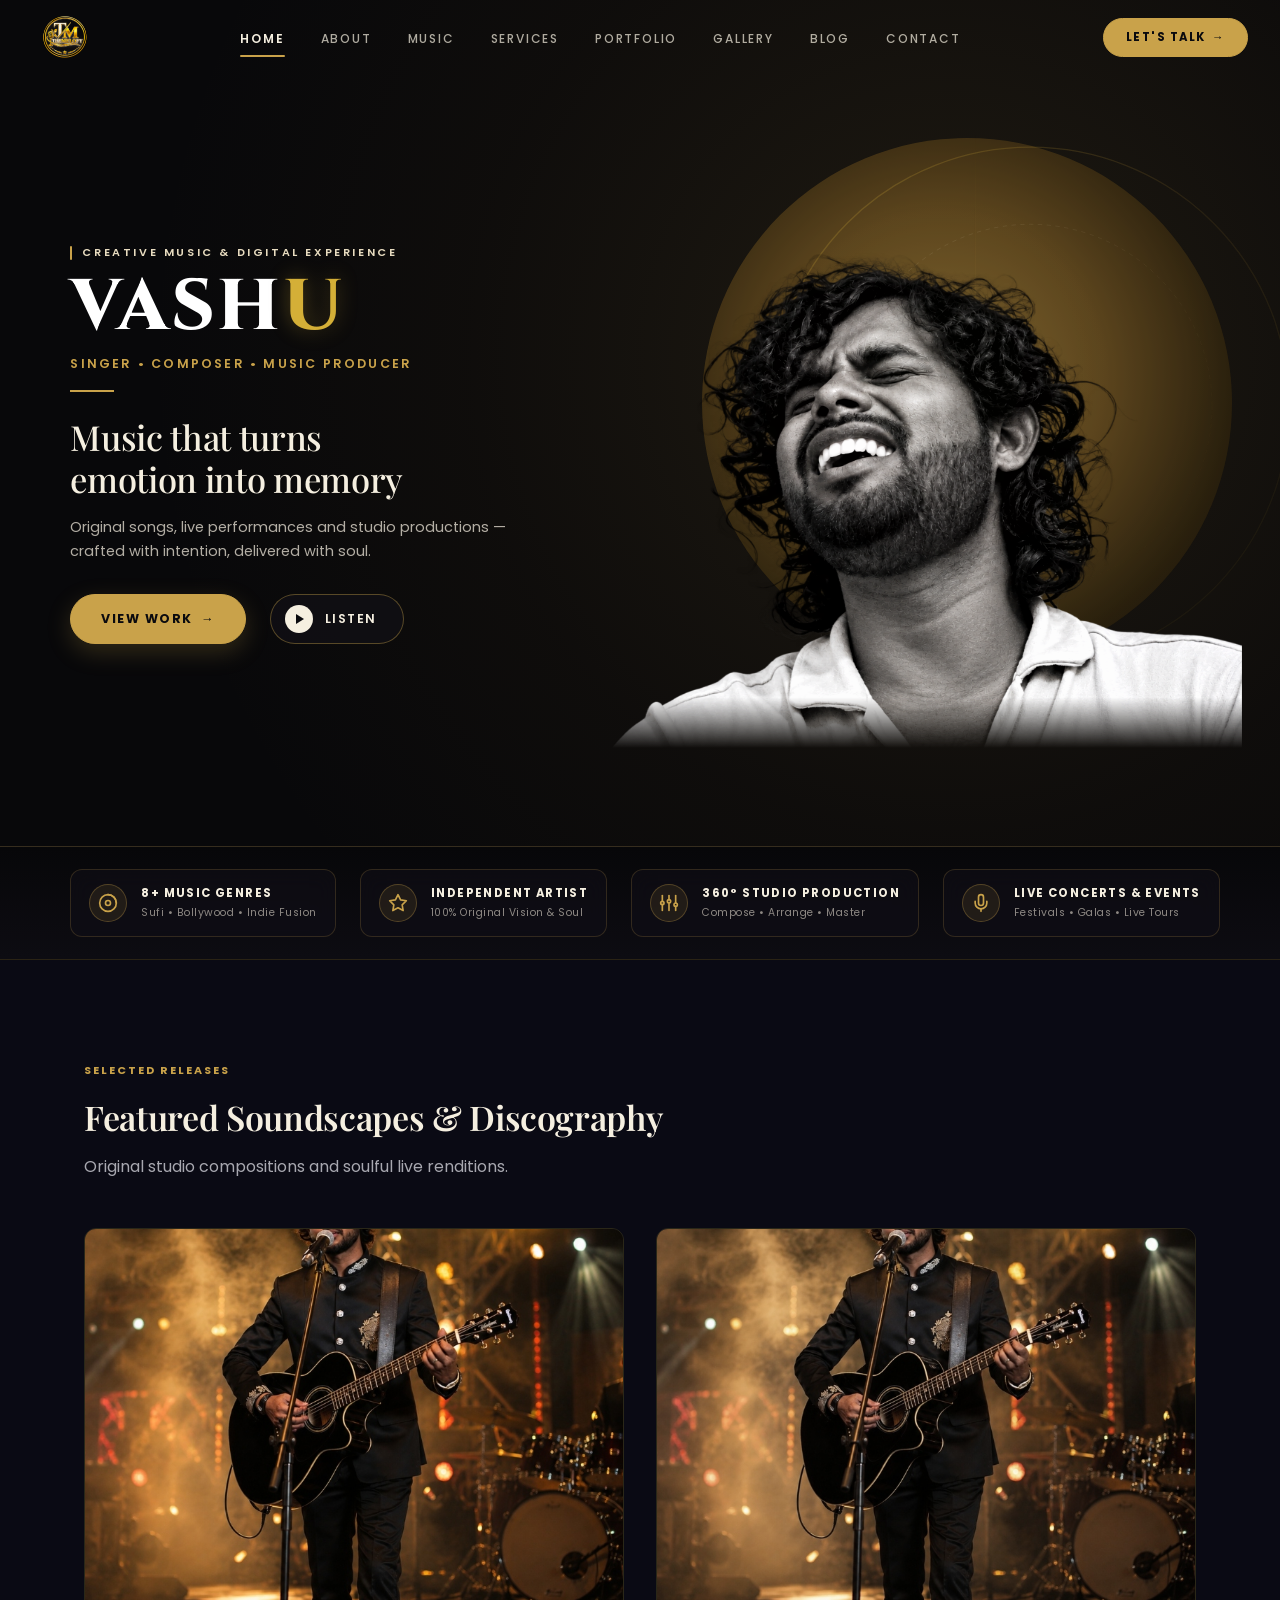
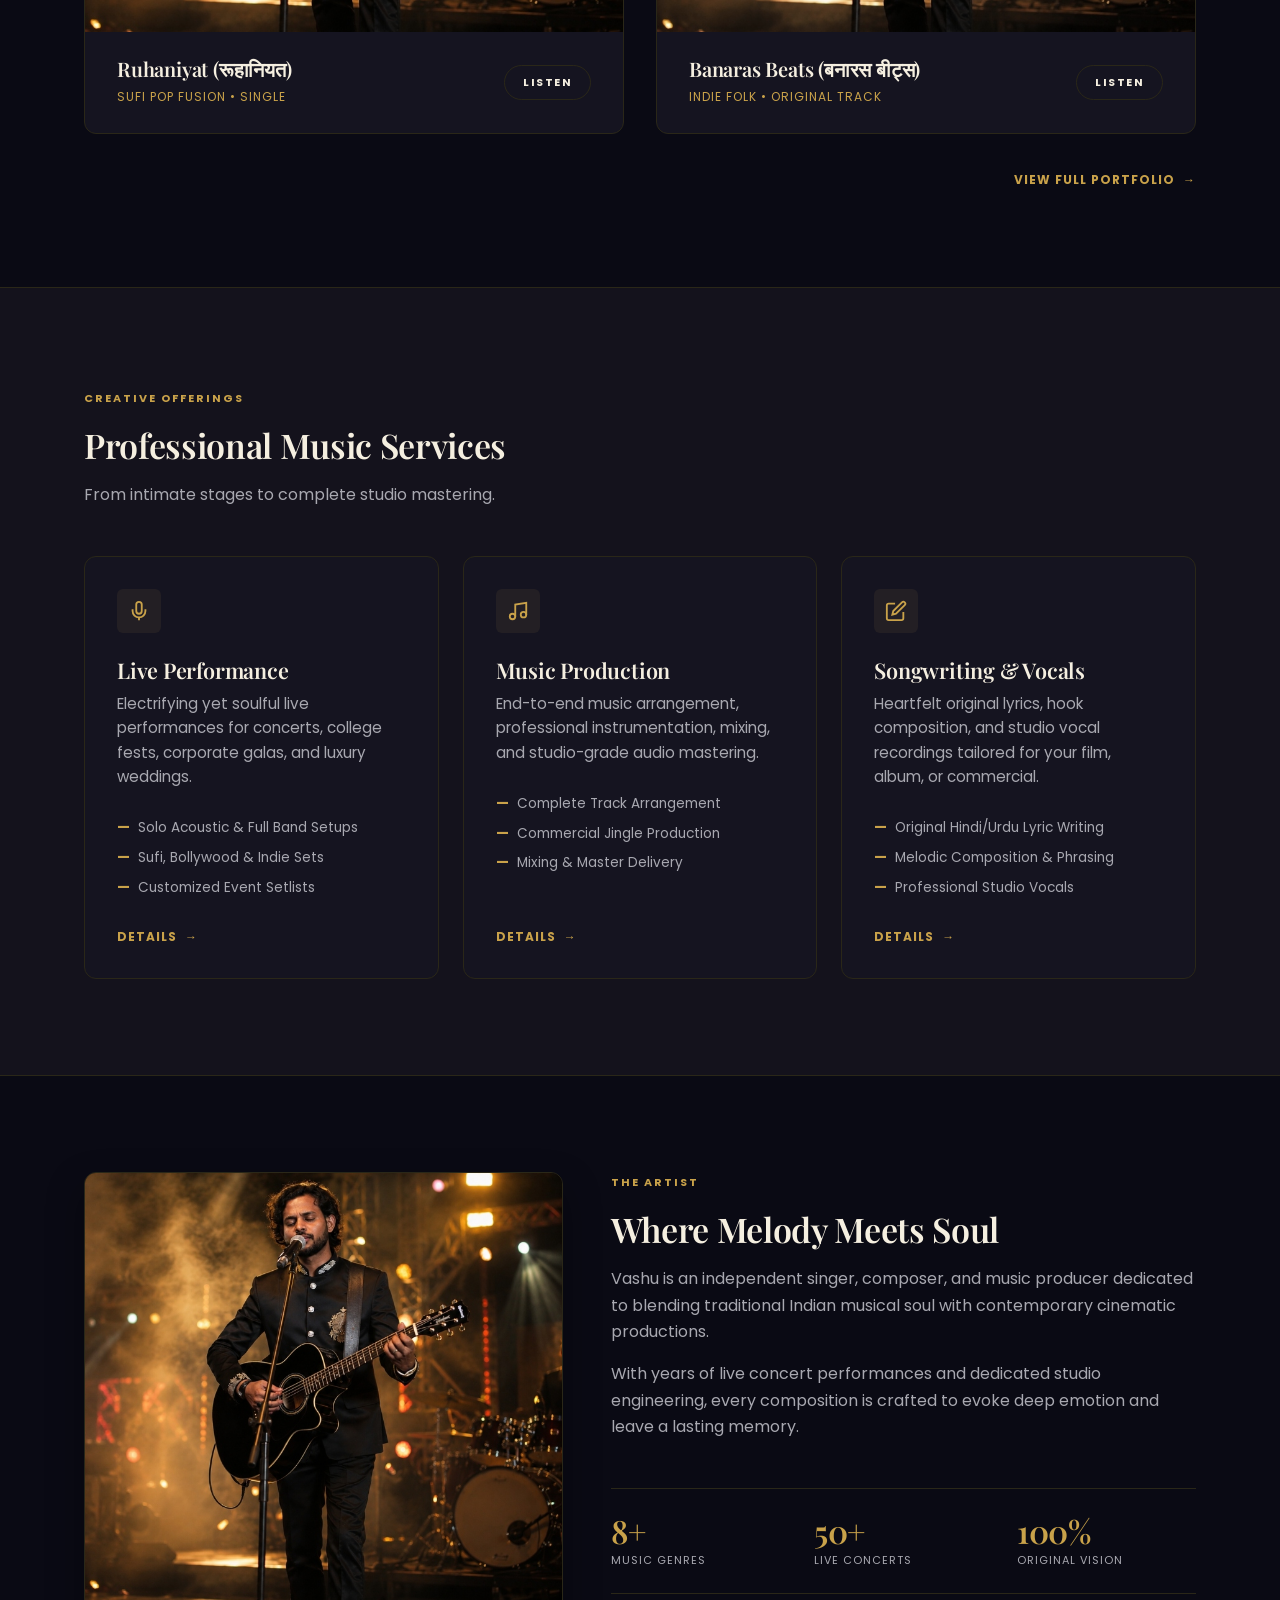
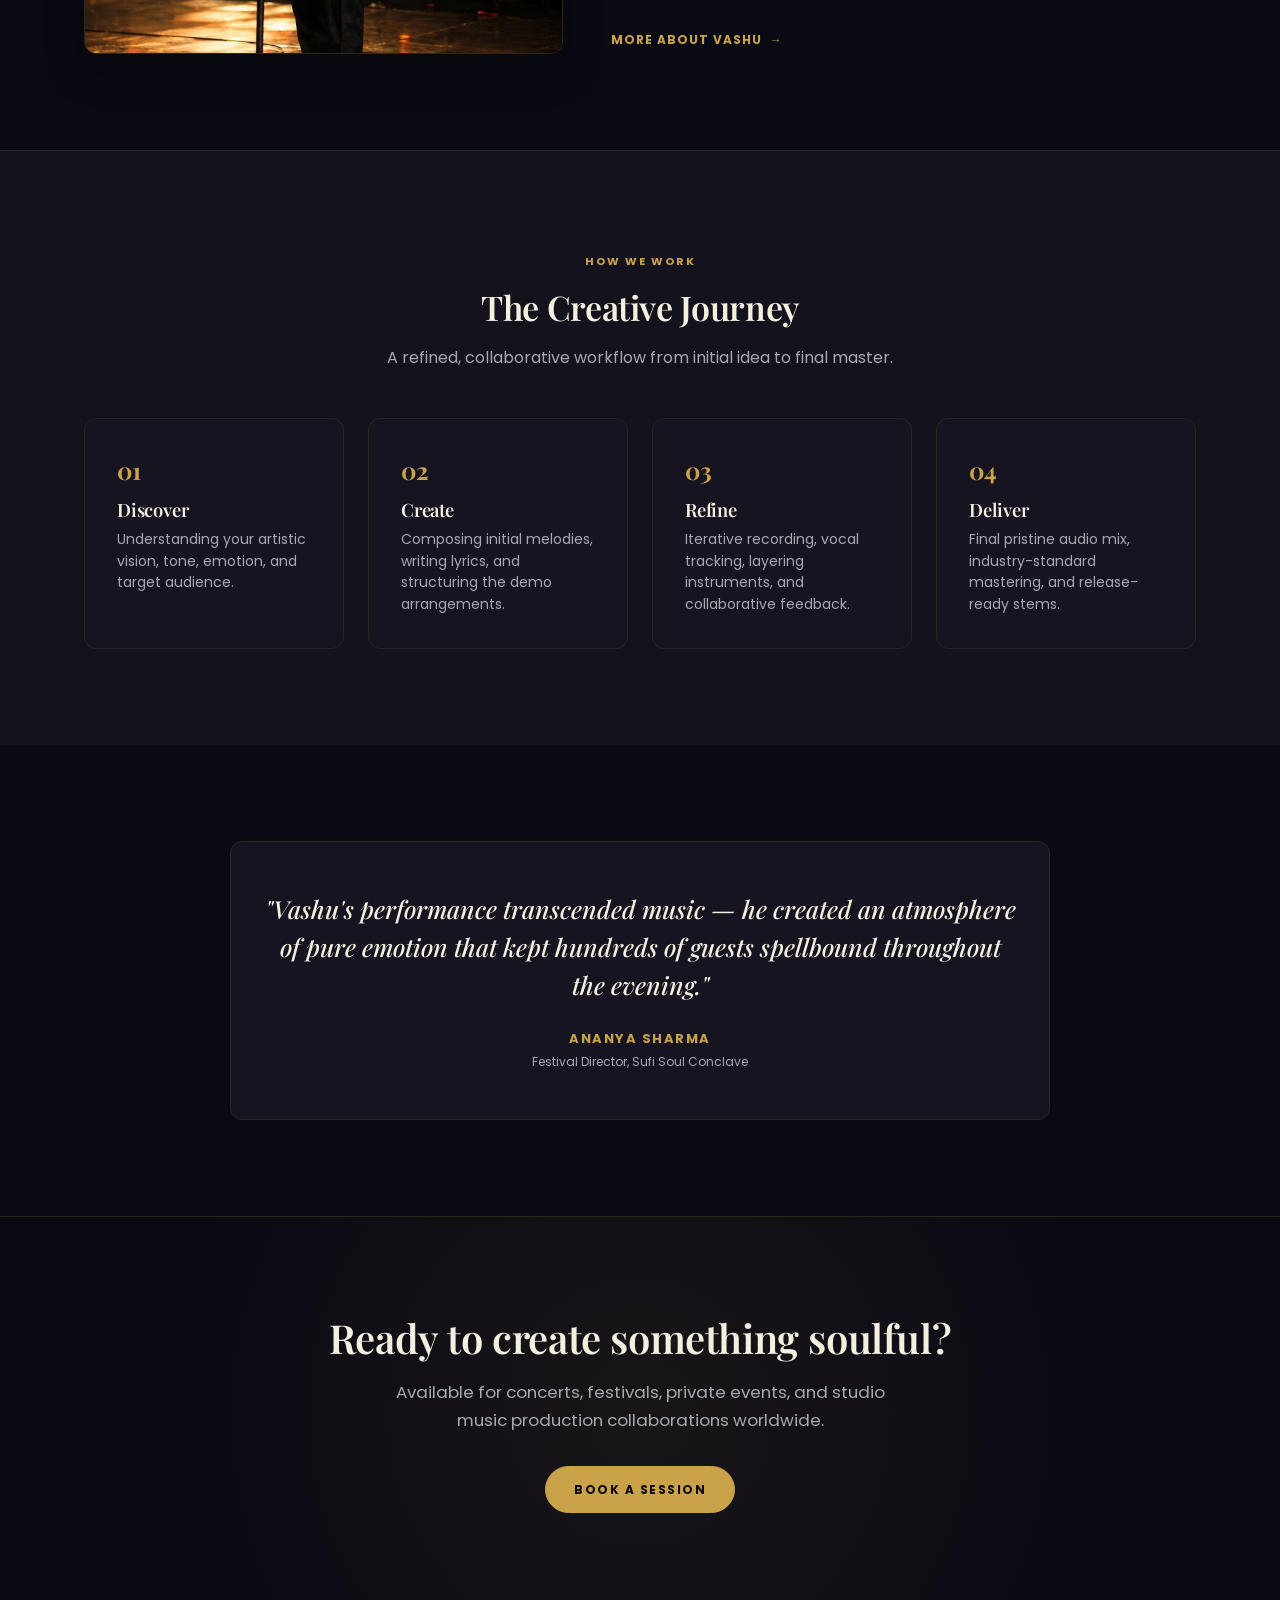
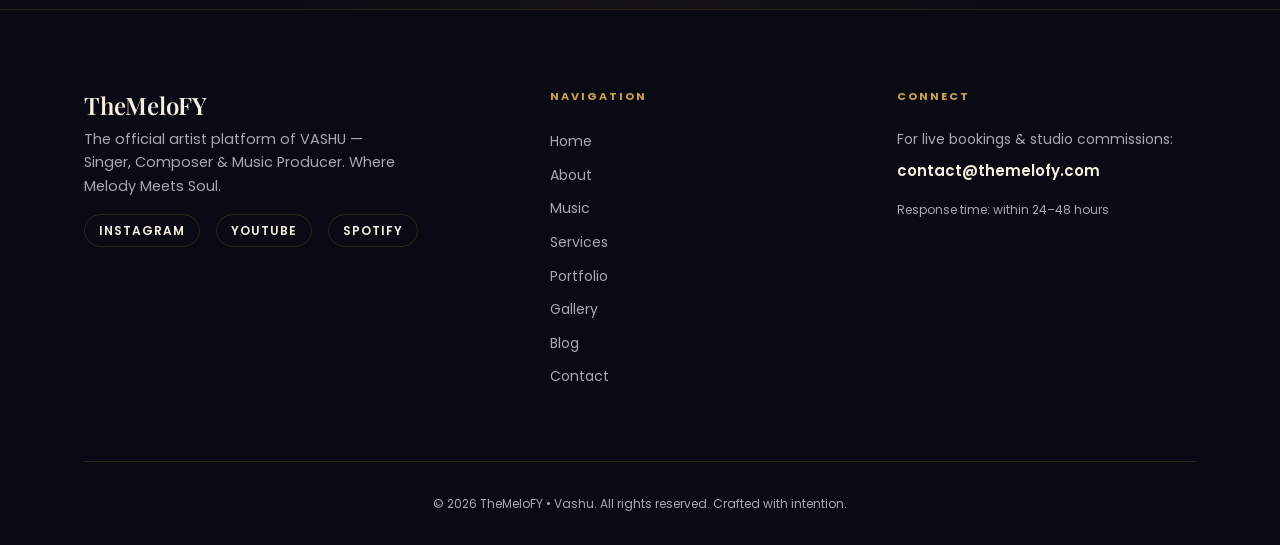
==== commit c3bed665: "Redesign Homepage Hero, Cover, and Luxury Credential Cards - index.html" ====
--- a/index.html
+++ b/index.html
@@ -1,419 +1,578 @@
-<!DOCTYPE html>
-<html lang="en">
-<head>
-  <meta charset="UTF-8">
-  <meta name="viewport" content="width=device-width, initial-scale=1.0">
-  <title>TheMeloFY — VASHU | Singer • Composer • Music Producer</title>
-  <meta name="description" content="TheMeloFY — The official artist brand of VASHU. Singer, Composer, Music Producer & Songwriter. Where Melody Meets Soul. Original songs, live concerts, and studio productions.">
-  
-  <!-- Google Fonts: Playfair Display + Poppins -->
-  <link rel="preconnect" href="https://fonts.googleapis.com">
-  <link rel="preconnect" href="https://fonts.gstatic.com" crossorigin>
-  <link href="https://fonts.googleapis.com/css2?family=Playfair+Display:ital,wght@0,500;0,600;0,700;1,500&family=Poppins:wght@300;400;500;600;700&display=swap" rel="stylesheet">
-  
-  <!-- Stylesheet -->
-  <link rel="stylesheet" href="style.css">
-</head>
-<body>
-
-  <!-- ================= HEADER / NAVBAR ================= -->
-  <header id="siteHeader">
-    <nav class="wrap">
-      <a href="index.html" class="logo-brand" aria-label="TheMeloFY Home">
-        <img src="themelofy-logo-transparent.png" alt="TheMeloFY Logo" class="logo-img">
-      </a>
-
-      <!-- Desktop Nav -->
-      <ul class="nav-links">
-        <li><a href="index.html" class="active">Home</a></li>
-        <li><a href="about.html">About</a></li>
-        <li><a href="music.html">Music</a></li>
-        <li><a href="services.html">Services</a></li>
-        <li><a href="portfolio.html">Portfolio</a></li>
-        <li><a href="gallery.html">Gallery</a></li>
-        <li><a href="blog.html">Blog</a></li>
-        <li><a href="contact.html">Contact</a></li>
-      </ul>
-
-      <!-- Header CTA -->
-      <div class="header-cta">
-        <a href="contact.html" class="btn btn-gold btn-sm">Let's Talk</a>
-      </div>
-
-      <!-- Mobile Burger -->
-      <div class="burger" id="burger" aria-label="Toggle Navigation Menu">
-        <span></span>
-        <span></span>
-        <span></span>
-      </div>
-    </nav>
-  </header>
-
-  <!-- Mobile Drawer -->
-  <div class="mobile-drawer-overlay" id="drawerOverlay"></div>
-  <div class="mobile-nav-drawer" id="mobileDrawer">
-    <div>
-      <div style="display: flex; justify-content: space-between; align-items: center; margin-bottom: 2rem;">
-        <img src="themelofy-logo-transparent.png" alt="TheMeloFY" style="height: 32px;">
-        <button id="drawerClose" style="font-size: 1.5rem; color: var(--cream);">&times;</button>
-      </div>
-      <ul style="display: flex; flex-direction: column; gap: 1.25rem;">
-        <li><a href="index.html" style="font-size: 1.1rem; color: var(--gold-primary); font-weight: 600;">Home</a></li>
-        <li><a href="about.html" style="font-size: 1.1rem; color: var(--cream);">About</a></li>
-        <li><a href="music.html" style="font-size: 1.1rem; color: var(--cream);">Music</a></li>
-        <li><a href="services.html" style="font-size: 1.1rem; color: var(--cream);">Services</a></li>
-        <li><a href="portfolio.html" style="font-size: 1.1rem; color: var(--cream);">Portfolio</a></li>
-        <li><a href="gallery.html" style="font-size: 1.1rem; color: var(--cream);">Gallery</a></li>
-        <li><a href="blog.html" style="font-size: 1.1rem; color: var(--cream);">Blog</a></li>
-        <li><a href="contact.html" style="font-size: 1.1rem; color: var(--cream);">Contact</a></li>
-      </ul>
-    </div>
-    <div style="margin-top: 2rem;">
-      <a href="contact.html" class="btn btn-gold" style="width: 100%;">Book a Session</a>
-    </div>
-  </div>
-
-  <main>
-    <!-- ================= HERO SECTION (EDITORIAL / STUDIO HYBRID) ================= -->
-    <section class="hero" id="home">
-      <div class="wrap">
-        <div class="hero-grid">
-          
-          <div class="hero-content">
-            <span class="hero-kicker">Creative Music & Digital Experience</span>
-            <h1 class="hero-name">VASHU</h1>
-            <div class="hero-role">Singer &bull; Composer &bull; Music Producer</div>
-            
-            <h2 class="hero-headline">Music that turns emotion into memory</h2>
-            <p class="hero-desc">
-              Original songs, live performances and studio productions — crafted with intention, delivered with soul.
-            </p>
-
-            <div class="hero-ctas">
-              <a href="portfolio.html" class="btn btn-gold">View Work</a>
-              <a href="music.html" class="btn btn-outline">Listen</a>
-            </div>
-          </div>
-
-          <div class="hero-portrait-wrap">
-            <img src="vashu-profile.jpg" alt="Vashu — Singer, Composer & Music Producer" class="hero-portrait-img">
-          </div>
-
-        </div>
-      </div>
-    </section>
-
-    <!-- ================= TRUST STRIP ================= -->
-    <section class="trust-strip">
-      <div class="wrap">
-        <div class="trust-strip-grid">
-          <div class="trust-item"><span class="trust-item-dot"></span><span>8+ Music Genres</span></div>
-          <div class="trust-item"><span class="trust-item-dot"></span><span>Independent Artist</span></div>
-          <div class="trust-item"><span class="trust-item-dot"></span><span>360° Studio Production</span></div>
-          <div class="trust-item"><span class="trust-item-dot"></span><span>Live Concerts & Events</span></div>
-        </div>
-      </div>
-    </section>
-
-    <!-- ================= SELECTED WORK ================= -->
-    <section class="section" id="work">
-      <div class="wrap">
-        <div class="section-header">
-          <span class="eyebrow">Selected Releases</span>
-          <h2 class="section-title">Featured Soundscapes & Discography</h2>
-          <p class="section-sub">Original studio compositions and soulful live renditions.</p>
-        </div>
-
-        <div class="portfolio-grid-2col">
-          <!-- Item 1 -->
-          <div class="work-card">
-            <div class="work-card-img-wrap">
-              <img src="vashu-profile.jpg" alt="Ruhaniyat — Single" class="work-card-img">
-            </div>
-            <div class="work-card-body">
-              <div>
-                <h3 class="work-card-title">Ruhaniyat (रूहानियत)</h3>
-                <span class="work-card-category">Sufi Pop Fusion &bull; Single</span>
-              </div>
-              <a href="music.html" class="btn btn-outline btn-sm">Listen</a>
-            </div>
-          </div>
-
-          <!-- Item 2 -->
-          <div class="work-card">
-            <div class="work-card-img-wrap">
-              <img src="vashu-profile.jpg" alt="Banaras Beats — Original Composition" class="work-card-img" style="filter: grayscale(20%);">
-            </div>
-            <div class="work-card-body">
-              <div>
-                <h3 class="work-card-title">Banaras Beats (बनारस बीट्स)</h3>
-                <span class="work-card-category">Indie Folk &bull; Original Track</span>
-              </div>
-              <a href="music.html" class="btn btn-outline btn-sm">Listen</a>
-            </div>
-          </div>
-        </div>
-
-        <div style="text-align: right; margin-top: 1rem;">
-          <a href="portfolio.html" class="text-link-arrow">
-            View Full Portfolio <span class="arrow">&rarr;</span>
-          </a>
-        </div>
-      </div>
-    </section>
-
-    <!-- ================= SERVICES ================= -->
-    <section class="section" id="services" style="background-color: var(--bg-surface); border-top: 1px solid var(--gold-border-dark); border-bottom: 1px solid var(--gold-border-dark);">
-      <div class="wrap">
-        <div class="section-header">
-          <span class="eyebrow">Creative Offerings</span>
-          <h2 class="section-title">Professional Music Services</h2>
-          <p class="section-sub">From intimate stages to complete studio mastering.</p>
-        </div>
-
-        <div class="services-grid-3col">
-          <!-- Service 1 -->
-          <div class="service-card">
-            <div>
-              <div class="service-icon-wrap">
-                <svg width="22" height="22" viewBox="0 0 24 24" fill="none" stroke="currentColor" stroke-width="2"><path d="M12 2a3 3 0 0 0-3 3v7a3 3 0 0 0 6 0V5a3 3 0 0 0-3-3Z"></path><path d="M19 10v2a7 7 0 0 1-14 0v-2"></path><line x1="12" y1="19" x2="12" y2="22"></line></svg>
-              </div>
-              <h3 class="service-title">Live Performance</h3>
-              <p class="service-desc">Electrifying yet soulful live performances for concerts, college fests, corporate galas, and luxury weddings.</p>
-              <ul class="service-bullets">
-                <li>Solo Acoustic & Full Band Setups</li>
-                <li>Sufi, Bollywood & Indie Sets</li>
-                <li>Customized Event Setlists</li>
-              </ul>
-            </div>
-            <a href="services.html" class="text-link-arrow">Details <span class="arrow">&rarr;</span></a>
-          </div>
-
-          <!-- Service 2 -->
-          <div class="service-card">
-            <div>
-              <div class="service-icon-wrap">
-                <svg width="22" height="22" viewBox="0 0 24 24" fill="none" stroke="currentColor" stroke-width="2"><path d="M9 18V5l12-2v13"></path><circle cx="6" cy="18" r="3"></circle><circle cx="18" cy="16" r="3"></circle></svg>
-              </div>
-              <h3 class="service-title">Music Production</h3>
-              <p class="service-desc">End-to-end music arrangement, professional instrumentation, mixing, and studio-grade audio mastering.</p>
-              <ul class="service-bullets">
-                <li>Complete Track Arrangement</li>
-                <li>Commercial Jingle Production</li>
-                <li>Mixing & Master Delivery</li>
-              </ul>
-            </div>
-            <a href="services.html" class="text-link-arrow">Details <span class="arrow">&rarr;</span></a>
-          </div>
-
-          <!-- Service 3 -->
-          <div class="service-card">
-            <div>
-              <div class="service-icon-wrap">
-                <svg width="22" height="22" viewBox="0 0 24 24" fill="none" stroke="currentColor" stroke-width="2"><path d="M11 4H4a2 2 0 0 0-2 2v14a2 2 0 0 0 2 2h14a2 2 0 0 0 2-2v-7"></path><path d="M18.5 2.5a2.121 2.121 0 0 1 3 3L12 15l-4 1 1-4 9.5-9.5z"></path></svg>
-              </div>
-              <h3 class="service-title">Songwriting & Vocals</h3>
-              <p class="service-desc">Heartfelt original lyrics, hook composition, and studio vocal recordings tailored for your film, album, or commercial.</p>
-              <ul class="service-bullets">
-                <li>Original Hindi/Urdu Lyric Writing</li>
-                <li>Melodic Composition & Phrasing</li>
-                <li>Professional Studio Vocals</li>
-              </ul>
-            </div>
-            <a href="services.html" class="text-link-arrow">Details <span class="arrow">&rarr;</span></a>
-          </div>
-        </div>
-      </div>
-    </section>
-
-    <!-- ================= ABOUT / CREATOR ================= -->
-    <section class="section" id="about">
-      <div class="wrap">
-        <div class="about-split-grid">
-          
-          <div class="about-portrait-card">
-            <img src="vashu-profile.jpg" alt="Vashu Singer Composer" class="about-portrait-img">
-          </div>
-
-          <div class="about-story-content">
-            <span class="eyebrow">The Artist</span>
-            <h2 class="section-title">Where Melody Meets Soul</h2>
-            <p style="margin-bottom: 1rem;">
-              Vashu is an independent singer, composer, and music producer dedicated to blending traditional Indian musical soul with contemporary cinematic productions.
-            </p>
-            <p style="margin-bottom: 1rem; color: var(--body-on-dark);">
-              With years of live concert performances and dedicated studio engineering, every composition is crafted to evoke deep emotion and leave a lasting memory.
-            </p>
-
-            <div class="stats-row-3">
-              <div class="stat-item">
-                <h4>8+</h4>
-                <p>Music Genres</p>
-              </div>
-              <div class="stat-item">
-                <h4>50+</h4>
-                <p>Live Concerts</p>
-              </div>
-              <div class="stat-item">
-                <h4>100%</h4>
-                <p>Original Vision</p>
-              </div>
-            </div>
-
-            <div>
-              <a href="about.html" class="text-link-arrow">
-                More About Vashu <span class="arrow">&rarr;</span>
-              </a>
-            </div>
-          </div>
-
-        </div>
-      </div>
-    </section>
-
-    <!-- ================= PROCESS ================= -->
-    <section class="section" style="background-color: var(--bg-surface); border-top: 1px solid var(--gold-border-dark);">
-      <div class="wrap">
-        <div class="section-header text-center">
-          <span class="eyebrow">How We Work</span>
-          <h2 class="section-title">The Creative Journey</h2>
-          <p class="section-sub">A refined, collaborative workflow from initial idea to final master.</p>
-        </div>
-
-        <div class="process-grid-4col">
-          <div class="process-step-card">
-            <div class="process-num">01</div>
-            <h3 class="process-step-title">Discover</h3>
-            <p class="process-step-desc">Understanding your artistic vision, tone, emotion, and target audience.</p>
-          </div>
-
-          <div class="process-step-card">
-            <div class="process-num">02</div>
-            <h3 class="process-step-title">Create</h3>
-            <p class="process-step-desc">Composing initial melodies, writing lyrics, and structuring the demo arrangements.</p>
-          </div>
-
-          <div class="process-step-card">
-            <div class="process-num">03</div>
-            <h3 class="process-step-title">Refine</h3>
-            <p class="process-step-desc">Iterative recording, vocal tracking, layering instruments, and collaborative feedback.</p>
-          </div>
-
-          <div class="process-step-card">
-            <div class="process-num">04</div>
-            <h3 class="process-step-title">Deliver</h3>
-            <p class="process-step-desc">Final pristine audio mix, industry-standard mastering, and release-ready stems.</p>
-          </div>
-        </div>
-      </div>
-    </section>
-
-    <!-- ================= FEATURED TESTIMONIAL ================= -->
-    <section class="section">
-      <div class="wrap">
-        <div class="testimonial-featured-box">
-          <p class="quote-serif">
-            "Vashu's performance transcended music — he created an atmosphere of pure emotion that kept hundreds of guests spellbound throughout the evening."
-          </p>
-          <div class="quote-author">Ananya Sharma</div>
-          <div class="quote-context">Festival Director, Sufi Soul Conclave</div>
-        </div>
-      </div>
-    </section>
-
-    <!-- ================= FINAL CALL TO ACTION ================= -->
-    <section class="final-cta-section">
-      <div class="wrap text-center">
-        <h2 class="final-cta-title">Ready to create something soulful?</h2>
-        <p class="final-cta-desc">
-          Available for concerts, festivals, private events, and studio music production collaborations worldwide.
-        </p>
-        <a href="contact.html" class="btn btn-gold">Book a Session</a>
-      </div>
-    </section>
-  </main>
-
-  <!-- ================= FOOTER (3 COLUMNS PER SPEC) ================= -->
-  <footer class="footer">
-    <div class="wrap">
-      <div class="footer-grid-3col">
-        
-        <!-- Col 1: Brand -->
-        <div>
-          <h3 class="footer-brand-title">TheMeloFY</h3>
-          <p class="footer-tagline">
-            The official artist platform of VASHU — Singer, Composer & Music Producer. Where Melody Meets Soul.
-          </p>
-          <div class="footer-social-links">
-            <a href="https://instagram.com" class="social-pill" target="_blank" rel="noopener">Instagram</a>
-            <a href="https://youtube.com" class="social-pill" target="_blank" rel="noopener">YouTube</a>
-            <a href="https://spotify.com" class="social-pill" target="_blank" rel="noopener">Spotify</a>
-          </div>
-        </div>
-
-        <!-- Col 2: Navigation -->
-        <div>
-          <h4 class="footer-heading">Navigation</h4>
-          <ul class="footer-nav-list">
-            <li><a href="index.html">Home</a></li>
-            <li><a href="about.html">About</a></li>
-            <li><a href="music.html">Music</a></li>
-            <li><a href="services.html">Services</a></li>
-            <li><a href="portfolio.html">Portfolio</a></li>
-            <li><a href="gallery.html">Gallery</a></li>
-            <li><a href="blog.html">Blog</a></li>
-            <li><a href="contact.html">Contact</a></li>
-          </ul>
-        </div>
-
-        <!-- Col 3: Connect -->
-        <div>
-          <h4 class="footer-heading">Connect</h4>
-          <p style="font-size: 14px; color: var(--body-on-dark); margin-bottom: 0.5rem;">For live bookings & studio commissions:</p>
-          <p style="font-size: 15px; color: var(--cream); font-weight: 600; margin-bottom: 1rem;">contact@themelofy.com</p>
-          <p style="font-size: 12px; color: var(--body-on-dark);">Response time: within 24–48 hours</p>
-        </div>
-
-      </div>
-
-      <!-- Footer Bottom -->
-      <div class="footer-copyright-line">
-        &copy; 2026 TheMeloFY &bull; Vashu. All rights reserved. Crafted with intention.
-      </div>
-    </div>
-  </footer>
-
-  <!-- Basic Script for Header Scroll and Mobile Drawer -->
-  <script>
-    const header = document.getElementById('siteHeader');
-    window.addEventListener('scroll', () => {
-      if (window.scrollY > 20) {
-        header.classList.add('scrolled');
-      } else {
-        header.classList.remove('scrolled');
-      }
-    });
-
-    const burger = document.getElementById('burger');
-    const drawer = document.getElementById('mobileDrawer');
-    const overlay = document.getElementById('drawerOverlay');
-    const drawerClose = document.getElementById('drawerClose');
-
-    function openMenu() {
-      drawer.classList.add('active');
-      overlay.classList.add('active');
-      document.body.style.overflow = 'hidden';
-    }
-
-    function closeMenu() {
-      drawer.classList.remove('active');
-      overlay.classList.remove('active');
-      document.body.style.overflow = '';
-    }
-
-    if (burger) burger.addEventListener('click', openMenu);
-    if (drawerClose) drawerClose.addEventListener('click', closeMenu);
-    if (overlay) overlay.addEventListener('click', closeMenu);
-  </script>
-</body>
+<!DOCTYPE html>
+<html lang="en">
+<head>
+  <meta charset="UTF-8">
+  <meta name="viewport" content="width=device-width, initial-scale=1.0">
+  <title>TheMeloFY — VASHU | Singer • Composer • Music Producer</title>
+  <meta name="description" content="TheMeloFY — The official artist brand of VASHU. Singer, Composer, Music Producer & Songwriter. Where Melody Meets Soul. Original songs, live concerts, and studio productions.">
+  
+  <!-- Google Fonts: Cinzel + Playfair Display + Poppins -->
+  <link rel="preconnect" href="https://fonts.googleapis.com">
+  <link rel="preconnect" href="https://fonts.gstatic.com" crossorigin>
+  <link href="https://fonts.googleapis.com/css2?family=Cinzel:wght@600;700;800;900&family=Playfair+Display:ital,wght@0,400;0,500;0,600;0,700;1,400;1,500&family=Poppins:wght@300;400;500;600;700&display=swap" rel="stylesheet">
+  
+  <!-- Stylesheet -->
+  <link rel="stylesheet" href="style.css">
+</head>
+<body>
+
+  <!-- ================= HEADER / NAVBAR ================= -->
+  <header id="siteHeader">
+    <nav class="wrap header-nav-wrap">
+      <a href="index.html" class="logo-brand" aria-label="TheMeloFY Home">
+        <img src="themelofy-logo-transparent.png" alt="TheMeloFY Logo" class="logo-img">
+      </a>
+
+      <!-- Desktop Nav -->
+      <ul class="nav-links">
+        <li><a href="index.html" class="active">HOME</a></li>
+        <li><a href="about.html">ABOUT</a></li>
+        <li><a href="music.html">MUSIC</a></li>
+        <li><a href="services.html">SERVICES</a></li>
+        <li><a href="portfolio.html">PORTFOLIO</a></li>
+        <li><a href="gallery.html">GALLERY</a></li>
+        <li><a href="blog.html">BLOG</a></li>
+        <li><a href="contact.html">CONTACT</a></li>
+      </ul>
+
+      <!-- Header CTA -->
+      <div class="header-cta">
+        <a href="contact.html" class="btn btn-header-talk">LET'S TALK <span class="cta-arrow">&rarr;</span></a>
+      </div>
+
+      <!-- Mobile Burger -->
+      <div class="burger" id="burger" aria-label="Toggle Navigation Menu">
+        <span></span>
+        <span></span>
+        <span></span>
+      </div>
+    </nav>
+  </header>
+
+  <!-- Mobile Drawer -->
+  <div class="mobile-drawer-overlay" id="drawerOverlay"></div>
+  <div class="mobile-nav-drawer" id="mobileDrawer">
+    <div>
+      <div style="display: flex; justify-content: space-between; align-items: center; margin-bottom: 2rem;">
+        <img src="themelofy-logo-transparent.png" alt="TheMeloFY" style="height: 36px;">
+        <button id="drawerClose" style="font-size: 1.6rem; color: var(--cream);">&times;</button>
+      </div>
+      <ul class="drawer-nav-list">
+        <li><a href="index.html" class="active">Home</a></li>
+        <li><a href="about.html">About</a></li>
+        <li><a href="music.html">Music</a></li>
+        <li><a href="services.html">Services</a></li>
+        <li><a href="portfolio.html">Portfolio</a></li>
+        <li><a href="gallery.html">Gallery</a></li>
+        <li><a href="blog.html">Blog</a></li>
+        <li><a href="contact.html">Contact</a></li>
+      </ul>
+    </div>
+    <div style="margin-top: 2rem;">
+      <a href="contact.html" class="btn btn-gold" style="width: 100%;">LET'S TALK &rarr;</a>
+    </div>
+  </div>
+
+  <main>
+    <!-- ================= HERO SECTION (EDITORIAL CINEMATIC) ================= -->
+    <section class="hero" id="home">
+      <!-- Ambient Background Atmosphere -->
+      <div class="hero-ambient-glow" aria-hidden="true"></div>
+
+      <div class="wrap hero-wrap">
+        <div class="hero-grid">
+          
+          <!-- Left Column: Editorial Hierarchy -->
+          <div class="hero-content">
+            <div class="hero-kicker-badge">
+              <span class="kicker-gold-bar" aria-hidden="true"></span>
+              <span class="hero-kicker-text">CREATIVE MUSIC &amp; DIGITAL EXPERIENCE</span>
+            </div>
+            
+            <h1 class="hero-name">
+              <span class="vashu-base">VASH</span><span class="vashu-accent">U</span>
+            </h1>
+            
+            <div class="hero-role">SINGER &bull; COMPOSER &bull; MUSIC PRODUCER</div>
+            
+            <div class="hero-gold-separator" aria-hidden="true"></div>
+            
+            <h2 class="hero-headline">Music that turns<br>emotion into memory</h2>
+            
+            <p class="hero-desc">
+              Original songs, live performances and studio productions &mdash; crafted with intention, delivered with soul.
+            </p>
+
+            <div class="hero-ctas">
+              <a href="portfolio.html" class="btn btn-hero-gold">VIEW WORK <span class="arrow">&rarr;</span></a>
+              <a href="music.html" class="btn btn-hero-listen">
+                <span class="listen-icon-circle">
+                  <svg width="10" height="12" viewBox="0 0 10 12" fill="currentColor">
+                    <polygon points="1,1 9,6 1,11"/>
+                  </svg>
+                </span>
+                <span>LISTEN</span>
+              </a>
+            </div>
+          </div>
+
+          <!-- Right Column: Editorial Portrait with Custom Gold Geometric Artwork -->
+          <div class="hero-portrait-stage">
+            <!-- Background Gold Geometric Disc & Subtle Orbital Lines -->
+            <div class="hero-gold-artwork" aria-hidden="true">
+              <div class="gold-sun-disc"></div>
+              <svg class="gold-orbital-lines" viewBox="0 0 600 600" fill="none" xmlns="http://www.w3.org/2000/svg">
+                <!-- Large outer orbital arc -->
+                <circle cx="340" cy="280" r="235" stroke="url(#heroGoldGrad1)" stroke-width="1.2" stroke-opacity="0.45"/>
+                <!-- Inner orbital accent -->
+                <circle cx="340" cy="280" r="165" stroke="url(#heroGoldGrad2)" stroke-width="0.8" stroke-opacity="0.3" stroke-dasharray="4 4"/>
+                <!-- Thin vertical tangent axis line -->
+                <line x1="290" y1="20" x2="290" y2="580" stroke="url(#heroGoldGrad3)" stroke-width="0.75" stroke-opacity="0.25"/>
+                
+                <defs>
+                  <linearGradient id="heroGoldGrad1" x1="110" y1="50" x2="570" y2="510" gradientUnits="userSpaceOnUse">
+                    <stop offset="0%" stop-color="#D4AF37" stop-opacity="0.8"/>
+                    <stop offset="50%" stop-color="#8E6E2E" stop-opacity="0.4"/>
+                    <stop offset="100%" stop-color="#D4AF37" stop-opacity="0.05"/>
+                  </linearGradient>
+                  <linearGradient id="heroGoldGrad2" x1="180" y1="120" x2="500" y2="440" gradientUnits="userSpaceOnUse">
+                    <stop offset="0%" stop-color="#E8DCC0" stop-opacity="0.6"/>
+                    <stop offset="100%" stop-color="#6B5020" stop-opacity="0.1"/>
+                  </linearGradient>
+                  <linearGradient id="heroGoldGrad3" x1="290" y1="20" x2="290" y2="580" gradientUnits="userSpaceOnUse">
+                    <stop offset="0%" stop-color="#C9A24A" stop-opacity="0"/>
+                    <stop offset="30%" stop-color="#C9A24A" stop-opacity="0.4"/>
+                    <stop offset="70%" stop-color="#C9A24A" stop-opacity="0.25"/>
+                    <stop offset="100%" stop-color="#C9A24A" stop-opacity="0"/>
+                  </linearGradient>
+                </defs>
+              </svg>
+            </div>
+
+            <!-- Original Transparent Black & White Vashu Portrait Cutout -->
+            <div class="portrait-photo-wrapper">
+              <img src="vashu-hero-cutout.png" alt="Vashu — Singer, Composer & Music Producer" class="hero-vashu-img" loading="eager">
+            </div>
+          </div>
+
+        </div>
+      </div>
+    </section>
+
+    <!-- ================= BOTTOM LUXURY CREDENTIAL STRIP ================= -->
+    <section class="trust-strip" id="trustStrip">
+      <div class="wrap trust-wrap">
+        <div class="trust-cards-grid">
+          
+          <!-- Card 1: Music Genres -->
+          <div class="trust-card">
+            <div class="trust-card-icon">
+              <svg width="20" height="20" viewBox="0 0 24 24" fill="none" stroke="currentColor" stroke-width="2" stroke-linecap="round" stroke-linejoin="round">
+                <circle cx="12" cy="12" r="10"></circle>
+                <circle cx="12" cy="12" r="3"></circle>
+                <path d="M12 2a10 10 0 0 1 10 10"></path>
+              </svg>
+            </div>
+            <div class="trust-card-info">
+              <div class="trust-card-title">8+ MUSIC GENRES</div>
+              <div class="trust-card-sub">Sufi • Bollywood • Indie Fusion</div>
+            </div>
+          </div>
+
+          <!-- Card 2: Independent Artist -->
+          <div class="trust-card">
+            <div class="trust-card-icon">
+              <svg width="20" height="20" viewBox="0 0 24 24" fill="none" stroke="currentColor" stroke-width="2" stroke-linecap="round" stroke-linejoin="round">
+                <polygon points="12 2 15.09 8.26 22 9.27 17 14.14 18.18 21.02 12 17.77 5.82 21.02 7 14.14 2 9.27 8.91 8.26 12 2"></polygon>
+              </svg>
+            </div>
+            <div class="trust-card-info">
+              <div class="trust-card-title">INDEPENDENT ARTIST</div>
+              <div class="trust-card-sub">100% Original Vision &amp; Soul</div>
+            </div>
+          </div>
+
+          <!-- Card 3: 360 Studio Production -->
+          <div class="trust-card">
+            <div class="trust-card-icon">
+              <svg width="20" height="20" viewBox="0 0 24 24" fill="none" stroke="currentColor" stroke-width="2" stroke-linecap="round" stroke-linejoin="round">
+                <line x1="4" y1="21" x2="4" y2="14"></line>
+                <line x1="4" y1="10" x2="4" y2="3"></line>
+                <line x1="12" y1="21" x2="12" y2="12"></line>
+                <line x1="12" y1="8" x2="12" y2="3"></line>
+                <line x1="20" y1="21" x2="20" y2="16"></line>
+                <line x1="20" y1="12" x2="20" y2="3"></line>
+                <circle cx="4" cy="12" r="2"></circle>
+                <circle cx="12" cy="10" r="2"></circle>
+                <circle cx="20" cy="14" r="2"></circle>
+              </svg>
+            </div>
+            <div class="trust-card-info">
+              <div class="trust-card-title">360° STUDIO PRODUCTION</div>
+              <div class="trust-card-sub">Compose • Arrange • Master</div>
+            </div>
+          </div>
+
+          <!-- Card 4: Live Concerts -->
+          <div class="trust-card">
+            <div class="trust-card-icon">
+              <svg width="20" height="20" viewBox="0 0 24 24" fill="none" stroke="currentColor" stroke-width="2" stroke-linecap="round" stroke-linejoin="round">
+                <path d="M12 2a3 3 0 0 0-3 3v7a3 3 0 0 0 6 0V5a3 3 0 0 0-3-3Z"></path>
+                <path d="M19 10v2a7 7 0 0 1-14 0v-2"></path>
+                <line x1="12" y1="19" x2="12" y2="22"></line>
+              </svg>
+            </div>
+            <div class="trust-card-info">
+              <div class="trust-card-title">LIVE CONCERTS &amp; EVENTS</div>
+              <div class="trust-card-sub">Festivals • Galas • Live Tours</div>
+            </div>
+          </div>
+
+        </div>
+      </div>
+    </section>
+
+    <!-- ================= SELECTED WORK ================= -->
+    <section class="section" id="work">
+      <div class="wrap">
+        <div class="section-header">
+          <span class="eyebrow">Selected Releases</span>
+          <h2 class="section-title">Featured Soundscapes & Discography</h2>
+          <p class="section-sub">Original studio compositions and soulful live renditions.</p>
+        </div>
+
+        <div class="portfolio-grid-2col">
+          <!-- Item 1 -->
+          <div class="work-card">
+            <div class="work-card-img-wrap">
+              <img src="vashu-profile.jpg" alt="Ruhaniyat — Single" class="work-card-img">
+            </div>
+            <div class="work-card-body">
+              <div>
+                <h3 class="work-card-title">Ruhaniyat (रूहानियत)</h3>
+                <span class="work-card-category">Sufi Pop Fusion &bull; Single</span>
+              </div>
+              <a href="music.html" class="btn btn-outline btn-sm">Listen</a>
+            </div>
+          </div>
+
+          <!-- Item 2 -->
+          <div class="work-card">
+            <div class="work-card-img-wrap">
+              <img src="vashu-profile.jpg" alt="Banaras Beats — Original Composition" class="work-card-img" style="filter: grayscale(20%);">
+            </div>
+            <div class="work-card-body">
+              <div>
+                <h3 class="work-card-title">Banaras Beats (बनारस बीट्स)</h3>
+                <span class="work-card-category">Indie Folk &bull; Original Track</span>
+              </div>
+              <a href="music.html" class="btn btn-outline btn-sm">Listen</a>
+            </div>
+          </div>
+        </div>
+
+        <div style="text-align: right; margin-top: 1rem;">
+          <a href="portfolio.html" class="text-link-arrow">
+            View Full Portfolio <span class="arrow">&rarr;</span>
+          </a>
+        </div>
+      </div>
+    </section>
+
+    <!-- ================= SERVICES ================= -->
+    <section class="section" id="services" style="background-color: var(--bg-surface); border-top: 1px solid var(--gold-border-dark); border-bottom: 1px solid var(--gold-border-dark);">
+      <div class="wrap">
+        <div class="section-header">
+          <span class="eyebrow">Creative Offerings</span>
+          <h2 class="section-title">Professional Music Services</h2>
+          <p class="section-sub">From intimate stages to complete studio mastering.</p>
+        </div>
+
+        <div class="services-grid-3col">
+          <!-- Service 1 -->
+          <div class="service-card">
+            <div>
+              <div class="service-icon-wrap">
+                <svg width="22" height="22" viewBox="0 0 24 24" fill="none" stroke="currentColor" stroke-width="2"><path d="M12 2a3 3 0 0 0-3 3v7a3 3 0 0 0 6 0V5a3 3 0 0 0-3-3Z"></path><path d="M19 10v2a7 7 0 0 1-14 0v-2"></path><line x1="12" y1="19" x2="12" y2="22"></line></svg>
+              </div>
+              <h3 class="service-title">Live Performance</h3>
+              <p class="service-desc">Electrifying yet soulful live performances for concerts, college fests, corporate galas, and luxury weddings.</p>
+              <ul class="service-bullets">
+                <li>Solo Acoustic & Full Band Setups</li>
+                <li>Sufi, Bollywood & Indie Sets</li>
+                <li>Customized Event Setlists</li>
+              </ul>
+            </div>
+            <a href="services.html" class="text-link-arrow">Details <span class="arrow">&rarr;</span></a>
+          </div>
+
+          <!-- Service 2 -->
+          <div class="service-card">
+            <div>
+              <div class="service-icon-wrap">
+                <svg width="22" height="22" viewBox="0 0 24 24" fill="none" stroke="currentColor" stroke-width="2"><path d="M9 18V5l12-2v13"></path><circle cx="6" cy="18" r="3"></circle><circle cx="18" cy="16" r="3"></circle></svg>
+              </div>
+              <h3 class="service-title">Music Production</h3>
+              <p class="service-desc">End-to-end music arrangement, professional instrumentation, mixing, and studio-grade audio mastering.</p>
+              <ul class="service-bullets">
+                <li>Complete Track Arrangement</li>
+                <li>Commercial Jingle Production</li>
+                <li>Mixing & Master Delivery</li>
+              </ul>
+            </div>
+            <a href="services.html" class="text-link-arrow">Details <span class="arrow">&rarr;</span></a>
+          </div>
+
+          <!-- Service 3 -->
+          <div class="service-card">
+            <div>
+              <div class="service-icon-wrap">
+                <svg width="22" height="22" viewBox="0 0 24 24" fill="none" stroke="currentColor" stroke-width="2"><path d="M11 4H4a2 2 0 0 0-2 2v14a2 2 0 0 0 2 2h14a2 2 0 0 0 2-2v-7"></path><path d="M18.5 2.5a2.121 2.121 0 0 1 3 3L12 15l-4 1 1-4 9.5-9.5z"></path></svg>
+              </div>
+              <h3 class="service-title">Songwriting & Vocals</h3>
+              <p class="service-desc">Heartfelt original lyrics, hook composition, and studio vocal recordings tailored for your film, album, or commercial.</p>
+              <ul class="service-bullets">
+                <li>Original Hindi/Urdu Lyric Writing</li>
+                <li>Melodic Composition & Phrasing</li>
+                <li>Professional Studio Vocals</li>
+              </ul>
+            </div>
+            <a href="services.html" class="text-link-arrow">Details <span class="arrow">&rarr;</span></a>
+          </div>
+        </div>
+      </div>
+    </section>
+
+    <!-- ================= ABOUT / CREATOR ================= -->
+    <section class="section" id="about">
+      <div class="wrap">
+        <div class="about-split-grid">
+          
+          <div class="about-portrait-card">
+            <img src="vashu-profile.jpg" alt="Vashu Singer Composer" class="about-portrait-img">
+          </div>
+
+          <div class="about-story-content">
+            <span class="eyebrow">The Artist</span>
+            <h2 class="section-title">Where Melody Meets Soul</h2>
+            <p style="margin-bottom: 1rem;">
+              Vashu is an independent singer, composer, and music producer dedicated to blending traditional Indian musical soul with contemporary cinematic productions.
+            </p>
+            <p style="margin-bottom: 1rem; color: var(--body-on-dark);">
+              With years of live concert performances and dedicated studio engineering, every composition is crafted to evoke deep emotion and leave a lasting memory.
+            </p>
+
+            <div class="stats-row-3">
+              <div class="stat-item">
+                <h4>8+</h4>
+                <p>Music Genres</p>
+              </div>
+              <div class="stat-item">
+                <h4>50+</h4>
+                <p>Live Concerts</p>
+              </div>
+              <div class="stat-item">
+                <h4>100%</h4>
+                <p>Original Vision</p>
+              </div>
+            </div>
+
+            <div>
+              <a href="about.html" class="text-link-arrow">
+                More About Vashu <span class="arrow">&rarr;</span>
+              </a>
+            </div>
+          </div>
+
+        </div>
+      </div>
+    </section>
+
+    <!-- ================= PROCESS ================= -->
+    <section class="section" style="background-color: var(--bg-surface); border-top: 1px solid var(--gold-border-dark);">
+      <div class="wrap">
+        <div class="section-header text-center">
+          <span class="eyebrow">How We Work</span>
+          <h2 class="section-title">The Creative Journey</h2>
+          <p class="section-sub">A refined, collaborative workflow from initial idea to final master.</p>
+        </div>
+
+        <div class="process-grid-4col">
+          <div class="process-step-card">
+            <div class="process-num">01</div>
+            <h3 class="process-step-title">Discover</h3>
+            <p class="process-step-desc">Understanding your artistic vision, tone, emotion, and target audience.</p>
+          </div>
+
+          <div class="process-step-card">
+            <div class="process-num">02</div>
+            <h3 class="process-step-title">Create</h3>
+            <p class="process-step-desc">Composing initial melodies, writing lyrics, and structuring the demo arrangements.</p>
+          </div>
+
+          <div class="process-step-card">
+            <div class="process-num">03</div>
+            <h3 class="process-step-title">Refine</h3>
+            <p class="process-step-desc">Iterative recording, vocal tracking, layering instruments, and collaborative feedback.</p>
+          </div>
+
+          <div class="process-step-card">
+            <div class="process-num">04</div>
+            <h3 class="process-step-title">Deliver</h3>
+            <p class="process-step-desc">Final pristine audio mix, industry-standard mastering, and release-ready stems.</p>
+          </div>
+        </div>
+      </div>
+    </section>
+
+    <!-- ================= FEATURED TESTIMONIAL ================= -->
+    <section class="section">
+      <div class="wrap">
+        <div class="testimonial-featured-box">
+          <p class="quote-serif">
+            "Vashu's performance transcended music — he created an atmosphere of pure emotion that kept hundreds of guests spellbound throughout the evening."
+          </p>
+          <div class="quote-author">Ananya Sharma</div>
+          <div class="quote-context">Festival Director, Sufi Soul Conclave</div>
+        </div>
+      </div>
+    </section>
+
+    <!-- ================= FINAL CALL TO ACTION ================= -->
+    <section class="final-cta-section">
+      <div class="wrap text-center">
+        <h2 class="final-cta-title">Ready to create something soulful?</h2>
+        <p class="final-cta-desc">
+          Available for concerts, festivals, private events, and studio music production collaborations worldwide.
+        </p>
+        <a href="contact.html" class="btn btn-gold">Book a Session</a>
+      </div>
+    </section>
+  </main>
+
+  <!-- ================= FOOTER (3 COLUMNS PER SPEC) ================= -->
+  <footer class="footer">
+    <div class="wrap">
+      <div class="footer-grid-3col">
+        
+        <!-- Col 1: Brand -->
+        <div>
+          <h3 class="footer-brand-title">TheMeloFY</h3>
+          <p class="footer-tagline">
+            The official artist platform of VASHU — Singer, Composer & Music Producer. Where Melody Meets Soul.
+          </p>
+          <div class="footer-social-links">
+            <a href="https://instagram.com" class="social-pill" target="_blank" rel="noopener">Instagram</a>
+            <a href="https://youtube.com" class="social-pill" target="_blank" rel="noopener">YouTube</a>
+            <a href="https://spotify.com" class="social-pill" target="_blank" rel="noopener">Spotify</a>
+          </div>
+        </div>
+
+        <!-- Col 2: Navigation -->
+        <div>
+          <h4 class="footer-heading">Navigation</h4>
+          <ul class="footer-nav-list">
+            <li><a href="index.html">Home</a></li>
+            <li><a href="about.html">About</a></li>
+            <li><a href="music.html">Music</a></li>
+            <li><a href="services.html">Services</a></li>
+            <li><a href="portfolio.html">Portfolio</a></li>
+            <li><a href="gallery.html">Gallery</a></li>
+            <li><a href="blog.html">Blog</a></li>
+            <li><a href="contact.html">Contact</a></li>
+          </ul>
+        </div>
+
+        <!-- Col 3: Connect -->
+        <div>
+          <h4 class="footer-heading">Connect</h4>
+          <p style="font-size: 14px; color: var(--body-on-dark); margin-bottom: 0.5rem;">For live bookings & studio commissions:</p>
+          <p style="font-size: 15px; color: var(--cream); font-weight: 600; margin-bottom: 1rem;">contact@themelofy.com</p>
+          <p style="font-size: 12px; color: var(--body-on-dark);">Response time: within 24–48 hours</p>
+        </div>
+
+      </div>
+
+      <!-- Footer Bottom -->
+      <div class="footer-copyright-line">
+        &copy; 2026 TheMeloFY &bull; Vashu. All rights reserved. Crafted with intention.
+      </div>
+    </div>
+  </footer>
+
+  <!-- Basic Script for Header Scroll and Mobile Drawer -->
+  <script>
+    const header = document.getElementById('siteHeader');
+    window.addEventListener('scroll', () => {
+      if (window.scrollY > 20) {
+        header.classList.add('scrolled');
+      } else {
+        header.classList.remove('scrolled');
+      }
+    });
+
+    const burger = document.getElementById('burger');
+    const drawer = document.getElementById('mobileDrawer');
+    const overlay = document.getElementById('drawerOverlay');
+    const drawerClose = document.getElementById('drawerClose');
+
+    function openMenu() {
+      drawer.classList.add('active');
+      overlay.classList.add('active');
+      document.body.style.overflow = 'hidden';
+    }
+
+    function closeMenu() {
+      drawer.classList.remove('active');
+      overlay.classList.remove('active');
+      document.body.style.overflow = '';
+    }
+
+    if (burger) burger.addEventListener('click', openMenu);
+    if (drawerClose) drawerClose.addEventListener('click', closeMenu);
+    if (overlay) overlay.addEventListener('click', closeMenu);
+
+    // Subtle Luxury Mouse Parallax on Hero Section (Desktop only)
+    const heroSection = document.getElementById('home');
+    const sunDisc = document.querySelector('.gold-sun-disc');
+    const orbitalLines = document.querySelector('.gold-orbital-lines');
+    const portraitWrap = document.querySelector('.portrait-photo-wrapper');
+
+    if (heroSection && window.matchMedia('(min-width: 1025px)').matches) {
+      let mouseX = 0, mouseY = 0;
+      let targetX = 0, targetY = 0;
+
+      heroSection.addEventListener('mousemove', (e) => {
+        const rect = heroSection.getBoundingClientRect();
+        const x = (e.clientX - rect.left) / rect.width - 0.5;
+        const y = (e.clientY - rect.top) / rect.height - 0.5;
+        targetX = x * 20;
+        targetY = y * 18;
+      });
+
+      heroSection.addEventListener('mouseleave', () => {
+        targetX = 0;
+        targetY = 0;
+      });
+
+      function animateParallax() {
+        mouseX += (targetX - mouseX) * 0.06;
+        mouseY += (targetY - mouseY) * 0.06;
+
+        if (sunDisc) {
+          sunDisc.style.transform = `translate3d(${-mouseX * 0.7}px, ${-mouseY * 0.7}px, 0)`;
+        }
+        if (orbitalLines) {
+          orbitalLines.style.transform = `translate3d(${mouseX * 0.5}px, ${mouseY * 0.5}px, 0)`;
+        }
+        if (portraitWrap) {
+          portraitWrap.style.transform = `scale(1.15) translate3d(${mouseX * 0.35}px, ${mouseY * 0.25}px, 0)`;
+        }
+
+        requestAnimationFrame(animateParallax);
+      }
+      animateParallax();
+    }
+  </script>
+</body>
 </html>
--- a/style.css
+++ b/style.css
@@ -1,1121 +1,1787 @@
-/* ==========================================================================
-   THEMELOFY (VASHU) — PREMIUM WEBSITE REDESIGN SPECIFICATION (v1.0)
-   Single Source of Truth: Themelofy Premium Website Redesign Blueprint
-   Dark + Gold Identity Strictly Preserved | Minimal, Clean, Spacious & Modern
-   ========================================================================== */
-
-/* --------------------------------------------------------------------------
-   1. ROOT DESIGN TOKENS (8px Spacing System & Exact Brand Palette)
-   -------------------------------------------------------------------------- */
-:root {
-  /* Exact Colors from Specification */
-  --bg-dark: #0A0A14;
-  --bg-surface: #14121C;
-  --bg-card: #151420;
-  --bg-card-hover: #1A1826;
-  
-  --bg-light: #FFFFFF;
-  --bg-light-alt: #FDFDFB;
-  
-  --gold-primary: #C9A24A;
-  --gold-hover: #B8923E;
-  --gold-soft: #E8DCC0;
-  --gold-border-dark: #2a2718;
-  --gold-border-light: #E8DCC0;
-  --gold-subtle: rgba(201, 162, 74, 0.08);
-  --gold-focus-ring: rgba(201, 162, 74, 0.35);
-
-  --cream: #F5EFE0;
-  --ink: #5C5850;
-  --text-dark: #141414;
-  --body-on-dark: #A8A8B0;
-  --body-on-light: #8A8A8A;
-  --white: #FFFFFF;
-
-  /* Typography */
-  --font-serif: 'Playfair Display', Georgia, serif;
-  --font-sans: 'Poppins', 'Inter', -apple-system, BlinkMacSystemFont, 'Segoe UI', Roboto, sans-serif;
-
-  /* 8px Spacing Base Grid */
-  --space-1: 8px;
-  --space-2: 16px;
-  --space-3: 24px;
-  --space-4: 32px;
-  --space-5: 40px;
-  --space-6: 48px;
-  --space-7: 56px;
-  --space-8: 64px;
-  --space-10: 80px;
-  --space-12: 96px;
-  --space-14: 112px;
-
-  /* Layout */
-  --max-content-width: 1160px;
-  --header-height-desktop: 76px;
-  --header-height-mobile: 60px;
-
-  /* Component Radii */
-  --radius-sm: 6px;
-  --radius-card: 12px;
-  --radius-pill: 999px;
-
-  /* Restrained Motion & Transitions (180ms - 250ms ease-out) */
-  --transition-fast: 180ms ease-out;
-  --transition-normal: 250ms ease-out;
-}
-
-/* --------------------------------------------------------------------------
-   2. RESET & GLOBAL BASE STYLES
-   -------------------------------------------------------------------------- */
-*, *::before, *::after {
-  margin: 0;
-  padding: 0;
-  box-sizing: border-box;
-}
-
-html {
-  scroll-behavior: smooth;
-  font-size: 16px;
-}
-
-body {
-  background-color: var(--bg-dark);
-  color: var(--body-on-dark);
-  font-family: var(--font-sans);
-  font-size: 16px;
-  font-weight: 400;
-  line-height: 1.6;
-  -webkit-font-smoothing: antialiased;
-  -moz-osx-font-smoothing: grayscale;
-  overflow-x: hidden;
-}
-
-img, svg, video {
-  display: block;
-  max-width: 100%;
-}
-
-a {
-  color: inherit;
-  text-decoration: none;
-  transition: color var(--transition-fast), border-color var(--transition-fast), transform var(--transition-fast);
-}
-
-button, input, select, textarea {
-  font-family: inherit;
-  font-size: inherit;
-  color: inherit;
-}
-
-button {
-  cursor: pointer;
-  border: none;
-  background: none;
-}
-
-ul, ol {
-  list-style: none;
-}
-
-/* --------------------------------------------------------------------------
-   3. TYPOGRAPHY SYSTEM
-   -------------------------------------------------------------------------- */
-h1, h2, h3, h4, h5, h6 {
-  font-family: var(--font-serif);
-  color: var(--cream);
-  font-weight: 600;
-  line-height: 1.25;
-  letter-spacing: -0.01em;
-}
-
-h1 {
-  font-size: 2.75rem;
-  font-weight: 700;
-}
-
-h2.section-title {
-  font-size: 2.125rem; /* ~34px max on desktop */
-  font-weight: 600;
-  margin-top: var(--space-1);
-  margin-bottom: var(--space-2);
-}
-
-h2.section-title em, h2.section-title span {
-  font-style: italic;
-  color: var(--cream);
-  font-weight: 500;
-}
-
-h3 {
-  font-size: 1.35rem;
-  font-weight: 600;
-  margin-bottom: var(--space-1);
-}
-
-p {
-  color: var(--body-on-dark);
-  line-height: 1.65;
-}
-
-.eyebrow {
-  display: inline-block;
-  font-family: var(--font-sans);
-  font-size: 11px;
-  font-weight: 700;
-  text-transform: uppercase;
-  letter-spacing: 2px;
-  color: var(--gold-primary);
-  margin-bottom: var(--space-1);
-}
-
-.text-link-arrow {
-  display: inline-flex;
-  align-items: center;
-  gap: var(--space-1);
-  font-family: var(--font-sans);
-  font-size: 12px;
-  font-weight: 700;
-  text-transform: uppercase;
-  letter-spacing: 1px;
-  color: var(--gold-primary);
-  transition: var(--transition-fast);
-}
-
-.text-link-arrow span.arrow {
-  display: inline-block;
-  transition: transform var(--transition-fast);
-}
-
-.text-link-arrow:hover span.arrow {
-  transform: translateX(4px);
-}
-
-/* --------------------------------------------------------------------------
-   4. LAYOUT & CONTAINERS (Max Width 1160px, 8px Grid)
-   -------------------------------------------------------------------------- */
-.wrap, .container {
-  width: 100%;
-  max-width: var(--max-content-width);
-  margin-left: auto;
-  margin-right: auto;
-  padding-left: var(--space-3);
-  padding-right: var(--space-3);
-}
-
-.section {
-  padding-top: var(--space-12); /* 96px */
-  padding-bottom: var(--space-12);
-  position: relative;
-}
-
-.section-header {
-  margin-bottom: var(--space-6);
-}
-
-.section-header.text-center {
-  text-align: center;
-  max-width: 680px;
-  margin-left: auto;
-  margin-right: auto;
-}
-
-.section-sub {
-  font-size: 1rem;
-  color: var(--body-on-dark);
-  line-height: 1.6;
-}
-
-.divider-1px {
-  height: 1px;
-  background-color: var(--gold-border-dark);
-  width: 100%;
-  border: none;
-}
-
-/* --------------------------------------------------------------------------
-   5. BUTTONS (Pill Radius 999px, No Heavy Glow/Bloom)
-   -------------------------------------------------------------------------- */
-.btn {
-  display: inline-flex;
-  align-items: center;
-  justify-content: center;
-  gap: var(--space-1);
-  border-radius: var(--radius-pill);
-  font-family: var(--font-sans);
-  font-size: 13px;
-  font-weight: 700;
-  text-transform: uppercase;
-  letter-spacing: 1px;
-  transition: background-color var(--transition-fast), border-color var(--transition-fast), color var(--transition-fast), transform var(--transition-fast);
-  white-space: nowrap;
-}
-
-.btn-primary, .btn-gold {
-  background-color: var(--gold-primary);
-  color: var(--text-dark);
-  padding: 14px 28px;
-  border: 1px solid var(--gold-primary);
-}
-
-.btn-primary:hover, .btn-gold:hover {
-  background-color: var(--gold-hover);
-  border-color: var(--gold-hover);
-  color: var(--text-dark);
-  transform: translateY(-2px);
-}
-
-.btn-secondary, .btn-outline {
-  background-color: transparent;
-  color: var(--cream);
-  border: 1px solid var(--gold-border-dark);
-  padding: 14px 28px;
-}
-
-.btn-secondary:hover, .btn-outline:hover {
-  border-color: var(--gold-primary);
-  color: var(--gold-primary);
-  transform: translateY(-2px);
-}
-
-.btn-sm {
-  padding: 8px 18px;
-  font-size: 11px;
-}
-
-/* --------------------------------------------------------------------------
-   6. HEADER & NAVIGATION (76px Desktop, Solid #0A0A14 on Scroll)
-   -------------------------------------------------------------------------- */
-#siteHeader, .header {
-  position: fixed;
-  top: 0;
-  left: 0;
-  right: 0;
-  z-index: 1000;
-  height: var(--header-height-desktop);
-  background-color: transparent;
-  transition: background-color var(--transition-normal), border-color var(--transition-normal), height var(--transition-normal);
-  border-bottom: 1px solid transparent;
-}
-
-#siteHeader.scrolled, .header.scrolled {
-  background-color: rgba(10, 10, 20, 0.95);
-  backdrop-filter: blur(12px);
-  -webkit-backdrop-filter: blur(12px);
-  border-bottom: 1px solid var(--gold-border-dark);
-}
-
-#siteHeader nav.wrap, .header nav.wrap {
-  display: flex;
-  align-items: center;
-  justify-content: space-between;
-  height: 100%;
-}
-
-.logo-brand {
-  display: flex;
-  align-items: center;
-  gap: var(--space-1);
-}
-
-.logo-img {
-  height: 40px;
-  width: auto;
-  object-fit: contain;
-}
-
-.nav-links {
-  display: flex;
-  align-items: center;
-  gap: var(--space-4);
-}
-
-.nav-links li a {
-  font-family: var(--font-sans);
-  font-size: 13px;
-  font-weight: 600;
-  text-transform: uppercase;
-  letter-spacing: 1px;
-  color: var(--body-on-dark);
-  padding: var(--space-1) 0;
-  position: relative;
-}
-
-.nav-links li a:hover, .nav-links li a.active {
-  color: var(--cream);
-}
-
-.nav-links li a.active::after {
-  content: '';
-  position: absolute;
-  bottom: -2px;
-  left: 0;
-  width: 100%;
-  height: 1.5px;
-  background-color: var(--gold-primary);
-}
-
-.header-cta {
-  display: flex;
-  align-items: center;
-}
-
-/* Mobile Hamburger */
-.burger {
-  display: none;
-  flex-direction: column;
-  gap: 5px;
-  width: 32px;
-  height: 32px;
-  justify-content: center;
-  align-items: center;
-  cursor: pointer;
-}
-
-.burger span {
-  display: block;
-  width: 22px;
-  height: 2px;
-  background-color: var(--cream);
-  border-radius: 1px;
-  transition: var(--transition-fast);
-}
-
-/* Mobile Slide-in Drawer */
-.mobile-nav-drawer {
-  position: fixed;
-  top: 0;
-  right: -320px;
-  width: 300px;
-  max-width: 85vw;
-  height: 100vh;
-  background-color: var(--bg-dark);
-  border-left: 1px solid var(--gold-border-dark);
-  z-index: 1001;
-  padding: var(--space-4);
-  display: flex;
-  flex-direction: column;
-  justify-content: space-between;
-  transition: right var(--transition-normal);
-}
-
-.mobile-nav-drawer.active {
-  right: 0;
-}
-
-.mobile-drawer-overlay {
-  position: fixed;
-  inset: 0;
-  background-color: rgba(10, 10, 20, 0.7);
-  backdrop-filter: blur(4px);
-  z-index: 1000;
-  opacity: 0;
-  visibility: hidden;
-  transition: opacity var(--transition-normal), visibility var(--transition-normal);
-}
-
-.mobile-drawer-overlay.active {
-  opacity: 1;
-  visibility: visible;
-}
-
-/* --------------------------------------------------------------------------
-   7. HERO SECTION (Editorial Minimal / Studio Hybrid)
-   -------------------------------------------------------------------------- */
-.hero {
-  min-height: 88vh;
-  position: relative;
-  display: flex;
-  align-items: center;
-  padding-top: calc(var(--header-height-desktop) + var(--space-6));
-  padding-bottom: var(--space-8);
-  background: radial-gradient(circle at 75% 30%, rgba(201, 162, 74, 0.05) 0%, var(--bg-dark) 70%);
-  overflow: hidden;
-}
-
-.hero-grid {
-  display: grid;
-  grid-template-columns: 1.15fr 0.85fr;
-  gap: var(--space-6);
-  align-items: center;
-}
-
-.hero-content {
-  max-width: 580px;
-}
-
-.hero-kicker {
-  font-family: var(--font-sans);
-  font-size: 11px;
-  font-weight: 700;
-  text-transform: uppercase;
-  letter-spacing: 2px;
-  color: var(--gold-primary);
-  margin-bottom: var(--space-2);
-}
-
-.hero-name {
-  font-family: var(--font-serif);
-  font-size: 3.5rem;
-  font-weight: 700;
-  color: var(--cream);
-  line-height: 1.1;
-  margin-bottom: var(--space-1);
-  letter-spacing: -0.02em;
-}
-
-.hero-role {
-  font-family: var(--font-sans);
-  font-size: 13px;
-  font-weight: 600;
-  text-transform: uppercase;
-  letter-spacing: 2px;
-  color: var(--gold-primary);
-  margin-bottom: var(--space-3);
-}
-
-.hero-headline {
-  font-family: var(--font-serif);
-  font-size: 2rem;
-  font-weight: 600;
-  color: var(--cream);
-  line-height: 1.25;
-  margin-bottom: var(--space-2);
-}
-
-.hero-desc {
-  font-size: 1.05rem;
-  color: var(--body-on-dark);
-  line-height: 1.65;
-  margin-bottom: var(--space-5);
-}
-
-.hero-ctas {
-  display: flex;
-  align-items: center;
-  gap: var(--space-2);
-  flex-wrap: wrap;
-}
-
-.hero-portrait-wrap {
-  position: relative;
-  display: flex;
-  justify-content: flex-end;
-}
-
-.hero-portrait-img {
-  width: 100%;
-  max-width: 420px;
-  height: 520px;
-  object-fit: cover;
-  border-radius: var(--radius-card);
-  border: 1px solid var(--gold-border-dark);
-  box-shadow: 0 16px 40px rgba(0, 0, 0, 0.4);
-}
-
-/* --------------------------------------------------------------------------
-   8. TRUST STRIP (1 Row Credibility Text Lines, 1px Top/Bottom Border)
-   -------------------------------------------------------------------------- */
-.trust-strip {
-  padding: var(--space-4) 0;
-  border-top: 1px solid var(--gold-border-dark);
-  border-bottom: 1px solid var(--gold-border-dark);
-  background-color: var(--bg-surface);
-}
-
-.trust-strip-grid {
-  display: flex;
-  align-items: center;
-  justify-content: space-between;
-  flex-wrap: wrap;
-  gap: var(--space-3);
-}
-
-.trust-item {
-  display: flex;
-  align-items: center;
-  gap: var(--space-1);
-  font-family: var(--font-sans);
-  font-size: 12px;
-  font-weight: 600;
-  text-transform: uppercase;
-  letter-spacing: 1.5px;
-  color: var(--cream);
-}
-
-.trust-item-dot {
-  width: 5px;
-  height: 5px;
-  border-radius: 50%;
-  background-color: var(--gold-primary);
-}
-
-/* --------------------------------------------------------------------------
-   9. SELECTED WORK / PORTFOLIO (2 Large Image-First Tiles Per Row)
-   -------------------------------------------------------------------------- */
-.portfolio-grid-2col {
-  display: grid;
-  grid-template-columns: 1fr 1fr;
-  gap: var(--space-4);
-  margin-bottom: var(--space-4);
-}
-
-.work-card {
-  position: relative;
-  background-color: var(--bg-card);
-  border: 1px solid var(--gold-border-dark);
-  border-radius: var(--radius-card);
-  overflow: hidden;
-  transition: transform var(--transition-fast), border-color var(--transition-fast);
-}
-
-.work-card:hover {
-  transform: translateY(-3px);
-  border-color: var(--gold-primary);
-}
-
-.work-card-img-wrap {
-  position: relative;
-  width: 100%;
-  aspect-ratio: 4 / 3;
-  overflow: hidden;
-  background-color: var(--bg-surface);
-}
-
-.work-card-img {
-  width: 100%;
-  height: 100%;
-  object-fit: cover;
-  transition: transform var(--transition-normal);
-}
-
-.work-card:hover .work-card-img {
-  transform: scale(1.03);
-}
-
-.work-card-body {
-  padding: var(--space-3) var(--space-4);
-  display: flex;
-  justify-content: space-between;
-  align-items: center;
-}
-
-.work-card-title {
-  font-family: var(--font-serif);
-  font-size: 1.25rem;
-  color: var(--cream);
-  margin-bottom: 2px;
-}
-
-.work-card-category {
-  font-family: var(--font-sans);
-  font-size: 12px;
-  color: var(--gold-primary);
-  text-transform: uppercase;
-  letter-spacing: 1px;
-}
-
-/* --------------------------------------------------------------------------
-   10. SERVICES SECTION (3 Columns, Flat Cards, Border Only)
-   -------------------------------------------------------------------------- */
-.services-grid-3col {
-  display: grid;
-  grid-template-columns: repeat(3, 1fr);
-  gap: var(--space-3);
-}
-
-.service-card {
-  background-color: var(--bg-card);
-  border: 1px solid var(--gold-border-dark);
-  border-radius: var(--radius-card);
-  padding: var(--space-4); /* 28px desktop */
-  display: flex;
-  flex-direction: column;
-  justify-content: space-between;
-  transition: transform var(--transition-fast), border-color var(--transition-fast);
-}
-
-.service-card:hover {
-  transform: translateY(-3px);
-  border-color: var(--gold-primary);
-}
-
-.service-icon-wrap {
-  width: 44px;
-  height: 44px;
-  display: flex;
-  align-items: center;
-  justify-content: center;
-  border-radius: var(--radius-sm);
-  background-color: var(--gold-subtle);
-  color: var(--gold-primary);
-  margin-bottom: var(--space-3);
-}
-
-.service-title {
-  font-family: var(--font-serif);
-  font-size: 1.35rem;
-  color: var(--cream);
-  margin-bottom: var(--space-1);
-}
-
-.service-desc {
-  font-size: 0.95rem;
-  color: var(--body-on-dark);
-  line-height: 1.6;
-  margin-bottom: var(--space-3);
-}
-
-.service-bullets {
-  margin-bottom: var(--space-3);
-}
-
-.service-bullets li {
-  font-size: 0.85rem;
-  color: var(--body-on-dark);
-  padding: 4px 0;
-  display: flex;
-  align-items: center;
-  gap: var(--space-1);
-}
-
-.service-bullets li::before {
-  content: '—';
-  color: var(--gold-primary);
-  font-weight: 700;
-}
-
-/* --------------------------------------------------------------------------
-   11. ABOUT / CREATOR SECTION (Left/Right Split, One Portrait, 3 Stats)
-   -------------------------------------------------------------------------- */
-.about-split-grid {
-  display: grid;
-  grid-template-columns: 0.9fr 1.1fr;
-  gap: var(--space-6);
-  align-items: center;
-}
-
-.about-portrait-card {
-  border-radius: var(--radius-card);
-  border: 1px solid var(--gold-border-dark);
-  overflow: hidden;
-  box-shadow: 0 16px 36px rgba(0, 0, 0, 0.35);
-}
-
-.about-portrait-img {
-  width: 100%;
-  height: 480px;
-  object-fit: cover;
-}
-
-.about-story-content {
-  display: flex;
-  flex-direction: column;
-}
-
-.stats-row-3 {
-  display: grid;
-  grid-template-columns: repeat(3, 1fr);
-  gap: var(--space-3);
-  margin: var(--space-4) 0;
-  padding: var(--space-3) 0;
-  border-top: 1px solid var(--gold-border-dark);
-  border-bottom: 1px solid var(--gold-border-dark);
-}
-
-.stat-item h4 {
-  font-family: var(--font-serif);
-  font-size: 2rem;
-  color: var(--gold-primary);
-  line-height: 1.1;
-  margin-bottom: 2px;
-}
-
-.stat-item p {
-  font-size: 11px;
-  text-transform: uppercase;
-  letter-spacing: 1px;
-  color: var(--body-on-dark);
-}
-
-/* --------------------------------------------------------------------------
-   12. PROCESS (4-Step Horizontal Row: 01 Discover, 02 Create, etc.)
-   -------------------------------------------------------------------------- */
-.process-grid-4col {
-  display: grid;
-  grid-template-columns: repeat(4, 1fr);
-  gap: var(--space-3);
-}
-
-.process-step-card {
-  background-color: var(--bg-card);
-  border: 1px solid var(--gold-border-dark);
-  border-radius: var(--radius-card);
-  padding: var(--space-4);
-  position: relative;
-  transition: transform var(--transition-fast), border-color var(--transition-fast);
-}
-
-.process-step-card:hover {
-  transform: translateY(-3px);
-  border-color: var(--gold-primary);
-}
-
-.process-num {
-  font-family: var(--font-serif);
-  font-size: 1.5rem;
-  font-weight: 700;
-  color: var(--gold-primary);
-  margin-bottom: var(--space-1);
-}
-
-.process-step-title {
-  font-family: var(--font-serif);
-  font-size: 1.15rem;
-  color: var(--cream);
-  margin-bottom: var(--space-1);
-}
-
-.process-step-desc {
-  font-size: 0.875rem;
-  color: var(--body-on-dark);
-  line-height: 1.55;
-}
-
-/* --------------------------------------------------------------------------
-   13. FEATURED TESTIMONIAL (Large, Centered, Serif Italic Quote)
-   -------------------------------------------------------------------------- */
-.testimonial-featured-box {
-  max-width: 820px;
-  margin: 0 auto;
-  text-align: center;
-  padding: var(--space-6) var(--space-4);
-  background-color: var(--bg-card);
-  border: 1px solid var(--gold-border-dark);
-  border-radius: var(--radius-card);
-}
-
-.quote-serif {
-  font-family: var(--font-serif);
-  font-size: 1.55rem;
-  font-style: italic;
-  font-weight: 500;
-  color: var(--cream);
-  line-height: 1.55;
-  margin-bottom: var(--space-3);
-}
-
-.quote-author {
-  font-family: var(--font-sans);
-  font-size: 13px;
-  font-weight: 700;
-  text-transform: uppercase;
-  letter-spacing: 1.5px;
-  color: var(--gold-primary);
-}
-
-.quote-context {
-  font-size: 12px;
-  color: var(--body-on-dark);
-  margin-top: 2px;
-}
-
-/* --------------------------------------------------------------------------
-   14. FINAL CALL TO ACTION (CTA)
-   -------------------------------------------------------------------------- */
-.final-cta-section {
-  padding: var(--space-12) 0;
-  background: radial-gradient(circle at 50% 50%, rgba(201, 162, 74, 0.08) 0%, var(--bg-dark) 70%);
-  border-top: 1px solid var(--gold-border-dark);
-  text-align: center;
-}
-
-.final-cta-title {
-  font-family: var(--font-serif);
-  font-size: 2.5rem;
-  color: var(--cream);
-  margin-bottom: var(--space-2);
-}
-
-.final-cta-desc {
-  font-size: 1.05rem;
-  color: var(--body-on-dark);
-  max-width: 540px;
-  margin: 0 auto var(--space-4) auto;
-}
-
-/* --------------------------------------------------------------------------
-   15. MUSIC PLAYER & CLEAN TRACK LIST (Simplified per PDF)
-   -------------------------------------------------------------------------- */
-.music-player-card {
-  background-color: var(--bg-card);
-  border: 1px solid var(--gold-border-dark);
-  border-radius: var(--radius-card);
-  padding: var(--space-4);
-  margin-bottom: var(--space-6);
-  display: flex;
-  align-items: center;
-  gap: var(--space-4);
-}
-
-.music-art-circle {
-  width: 90px;
-  height: 90px;
-  border-radius: 50%;
-  border: 2px solid var(--gold-primary);
-  background-color: var(--bg-surface);
-  display: flex;
-  align-items: center;
-  justify-content: center;
-  font-family: var(--font-serif);
-  font-size: 1.25rem;
-  color: var(--gold-primary);
-  font-weight: 700;
-}
-
-.tracks-list-clean {
-  border-top: 1px solid var(--gold-border-dark);
-}
-
-.track-row {
-  display: grid;
-  grid-template-columns: 40px 1fr 140px 60px 48px;
-  align-items: center;
-  padding: var(--space-2) var(--space-1);
-  border-bottom: 1px solid var(--gold-border-dark);
-  transition: background-color var(--transition-fast);
-}
-
-.track-row:hover, .track-row.active {
-  background-color: var(--gold-subtle);
-}
-
-.track-row-num {
-  font-family: var(--font-sans);
-  font-size: 12px;
-  color: var(--gold-primary);
-  font-weight: 700;
-}
-
-.track-row-title h4 {
-  font-family: var(--font-sans);
-  font-size: 15px;
-  font-weight: 600;
-  color: var(--cream);
-}
-
-.track-row-tag {
-  font-size: 12px;
-  color: var(--body-on-dark);
-}
-
-.track-row-dur {
-  font-size: 13px;
-  color: var(--body-on-dark);
-}
-
-.track-play-btn {
-  width: 32px;
-  height: 32px;
-  border-radius: 50%;
-  background-color: var(--gold-primary);
-  color: var(--text-dark);
-  display: flex;
-  align-items: center;
-  justify-content: center;
-  font-size: 12px;
-}
-
-/* --------------------------------------------------------------------------
-   16. FORMS & INPUTS (Gold Focus-Ring, Single Column per PDF)
-   -------------------------------------------------------------------------- */
-.form-group {
-  margin-bottom: var(--space-3);
-}
-
-.form-label {
-  display: block;
-  font-size: 12px;
-  font-weight: 600;
-  text-transform: uppercase;
-  letter-spacing: 1px;
-  color: var(--cream);
-  margin-bottom: var(--space-1);
-}
-
-.form-input, .form-select, .form-textarea {
-  width: 100%;
-  background-color: var(--bg-card);
-  border: 1px solid var(--gold-border-dark);
-  border-radius: var(--radius-sm);
-  padding: 14px 18px;
-  color: var(--cream);
-  outline: none;
-  transition: border-color var(--transition-fast), box-shadow var(--transition-fast);
-}
-
-.form-input:focus, .form-select:focus, .form-textarea:focus {
-  border-color: var(--gold-primary);
-  box-shadow: 0 0 0 3px var(--gold-focus-ring);
-}
-
-/* --------------------------------------------------------------------------
-   17. FOOTER (3 Columns Max: Brand / Navigation / Connect)
-   -------------------------------------------------------------------------- */
-.footer {
-  background-color: var(--bg-dark);
-  border-top: 1px solid var(--gold-border-dark);
-  padding-top: var(--space-10);
-  padding-bottom: var(--space-4);
-}
-
-.footer-grid-3col {
-  display: grid;
-  grid-template-columns: 1.4fr 1fr 1fr;
-  gap: var(--space-6);
-  margin-bottom: var(--space-8);
-}
-
-.footer-brand-title {
-  font-family: var(--font-serif);
-  font-size: 1.5rem;
-  color: var(--cream);
-  margin-bottom: var(--space-1);
-}
-
-.footer-tagline {
-  font-size: 0.9rem;
-  color: var(--body-on-dark);
-  line-height: 1.6;
-  max-width: 320px;
-}
-
-.footer-heading {
-  font-family: var(--font-sans);
-  font-size: 11px;
-  font-weight: 700;
-  text-transform: uppercase;
-  letter-spacing: 2px;
-  color: var(--gold-primary);
-  margin-bottom: var(--space-3);
-}
-
-.footer-nav-list li {
-  margin-bottom: var(--space-1);
-}
-
-.footer-nav-list a {
-  font-size: 14px;
-  color: var(--body-on-dark);
-}
-
-.footer-nav-list a:hover {
-  color: var(--cream);
-}
-
-.footer-social-links {
-  display: flex;
-  gap: var(--space-2);
-  margin-top: var(--space-2);
-}
-
-.social-pill {
-  font-size: 12px;
-  font-weight: 600;
-  text-transform: uppercase;
-  letter-spacing: 1px;
-  color: var(--cream);
-  border: 1px solid var(--gold-border-dark);
-  padding: 6px 14px;
-  border-radius: var(--radius-pill);
-}
-
-.social-pill:hover {
-  border-color: var(--gold-primary);
-  color: var(--gold-primary);
-}
-
-.footer-copyright-line {
-  text-align: center;
-  font-size: 12px;
-  color: var(--body-on-dark);
-  padding-top: var(--space-4);
-  border-top: 1px solid var(--gold-border-dark);
-}
-
-/* --------------------------------------------------------------------------
-   18. RESPONSIVE BREAKPOINTS (1024px Laptop, 768px Tablet, 430px Mobile)
-   -------------------------------------------------------------------------- */
-@media (max-width: 1024px) {
-  .section {
-    padding-top: var(--space-8);
-    padding-bottom: var(--space-8);
-  }
-
-  .hero-name {
-    font-size: 2.85rem;
-  }
-
-  .hero-headline {
-    font-size: 1.75rem;
-  }
-
-  .services-grid-3col {
-    grid-template-columns: repeat(2, 1fr);
-  }
-
-  .process-grid-4col {
-    grid-template-columns: repeat(2, 1fr);
-  }
-}
-
-@media (max-width: 880px) {
-  .nav-links, .header-cta {
-    display: none;
-  }
-
-  .burger {
-    display: flex;
-  }
-}
-
-@media (max-width: 768px) {
-  .section {
-    padding-top: var(--space-7); /* 56px */
-    padding-bottom: var(--space-7);
-    padding-left: 20px;
-    padding-right: 20px;
-  }
-
-  .hero-grid, .about-split-grid {
-    grid-template-columns: 1fr;
-  }
-
-  .hero-portrait-wrap {
-    justify-content: center;
-  }
-
-  .hero-portrait-img {
-    height: 380px;
-  }
-
-  .portfolio-grid-2col {
-    grid-template-columns: 1fr;
-  }
-
-  .services-grid-3col {
-    grid-template-columns: 1fr;
-  }
-
-  .process-grid-4col {
-    grid-template-columns: 1fr;
-  }
-
-  .footer-grid-3col {
-    grid-template-columns: 1fr;
-    gap: var(--space-4);
-  }
-
-  .trust-strip-grid {
-    justify-content: center;
-  }
-}
+/* ==========================================================================
+   THEMELOFY (VASHU) — PREMIUM WEBSITE REDESIGN SPECIFICATION (v1.0)
+   Single Source of Truth: Themelofy Premium Website Redesign Blueprint
+   Dark + Gold Identity Strictly Preserved | Minimal, Clean, Spacious & Modern
+   ========================================================================== */
+
+/* --------------------------------------------------------------------------
+   1. ROOT DESIGN TOKENS (8px Spacing System & Exact Brand Palette)
+   -------------------------------------------------------------------------- */
+:root {
+  /* Exact Colors from Specification */
+  --bg-dark: #0A0A14;
+  --bg-surface: #14121C;
+  --bg-card: #151420;
+  --bg-card-hover: #1A1826;
+  
+  --bg-light: #FFFFFF;
+  --bg-light-alt: #FDFDFB;
+  
+  --gold-primary: #C9A24A;
+  --gold-hover: #B8923E;
+  --gold-soft: #E8DCC0;
+  --gold-border-dark: #2a2718;
+  --gold-border-light: #E8DCC0;
+  --gold-subtle: rgba(201, 162, 74, 0.08);
+  --gold-focus-ring: rgba(201, 162, 74, 0.35);
+
+  --cream: #F5EFE0;
+  --ink: #5C5850;
+  --text-dark: #141414;
+  --body-on-dark: #A8A8B0;
+  --body-on-light: #8A8A8A;
+  --white: #FFFFFF;
+
+  /* Typography */
+  --font-serif: 'Playfair Display', Georgia, serif;
+  --font-sans: 'Poppins', 'Inter', -apple-system, BlinkMacSystemFont, 'Segoe UI', Roboto, sans-serif;
+
+  /* 8px Spacing Base Grid */
+  --space-1: 8px;
+  --space-2: 16px;
+  --space-3: 24px;
+  --space-4: 32px;
+  --space-5: 40px;
+  --space-6: 48px;
+  --space-7: 56px;
+  --space-8: 64px;
+  --space-10: 80px;
+  --space-12: 96px;
+  --space-14: 112px;
+
+  /* Layout */
+  --max-content-width: 1160px;
+  --header-height-desktop: 76px;
+  --header-height-mobile: 60px;
+
+  /* Component Radii */
+  --radius-sm: 6px;
+  --radius-card: 12px;
+  --radius-pill: 999px;
+
+  /* Restrained Motion & Transitions (180ms - 250ms ease-out) */
+  --transition-fast: 180ms ease-out;
+  --transition-normal: 250ms ease-out;
+}
+
+/* --------------------------------------------------------------------------
+   2. RESET & GLOBAL BASE STYLES
+   -------------------------------------------------------------------------- */
+*, *::before, *::after {
+  margin: 0;
+  padding: 0;
+  box-sizing: border-box;
+}
+
+html {
+  scroll-behavior: smooth;
+  font-size: 16px;
+}
+
+body {
+  background-color: var(--bg-dark);
+  color: var(--body-on-dark);
+  font-family: var(--font-sans);
+  font-size: 16px;
+  font-weight: 400;
+  line-height: 1.6;
+  -webkit-font-smoothing: antialiased;
+  -moz-osx-font-smoothing: grayscale;
+  overflow-x: hidden;
+}
+
+img, svg, video {
+  display: block;
+  max-width: 100%;
+}
+
+a {
+  color: inherit;
+  text-decoration: none;
+  transition: color var(--transition-fast), border-color var(--transition-fast), transform var(--transition-fast);
+}
+
+button, input, select, textarea {
+  font-family: inherit;
+  font-size: inherit;
+  color: inherit;
+}
+
+button {
+  cursor: pointer;
+  border: none;
+  background: none;
+}
+
+ul, ol {
+  list-style: none;
+}
+
+/* --------------------------------------------------------------------------
+   3. TYPOGRAPHY SYSTEM
+   -------------------------------------------------------------------------- */
+h1, h2, h3, h4, h5, h6 {
+  font-family: var(--font-serif);
+  color: var(--cream);
+  font-weight: 600;
+  line-height: 1.25;
+  letter-spacing: -0.01em;
+}
+
+h1 {
+  font-size: 2.75rem;
+  font-weight: 700;
+}
+
+h2.section-title {
+  font-size: 2.125rem; /* ~34px max on desktop */
+  font-weight: 600;
+  margin-top: var(--space-1);
+  margin-bottom: var(--space-2);
+}
+
+h2.section-title em, h2.section-title span {
+  font-style: italic;
+  color: var(--cream);
+  font-weight: 500;
+}
+
+h3 {
+  font-size: 1.35rem;
+  font-weight: 600;
+  margin-bottom: var(--space-1);
+}
+
+p {
+  color: var(--body-on-dark);
+  line-height: 1.65;
+}
+
+.eyebrow {
+  display: inline-block;
+  font-family: var(--font-sans);
+  font-size: 11px;
+  font-weight: 700;
+  text-transform: uppercase;
+  letter-spacing: 2px;
+  color: var(--gold-primary);
+  margin-bottom: var(--space-1);
+}
+
+.text-link-arrow {
+  display: inline-flex;
+  align-items: center;
+  gap: var(--space-1);
+  font-family: var(--font-sans);
+  font-size: 12px;
+  font-weight: 700;
+  text-transform: uppercase;
+  letter-spacing: 1px;
+  color: var(--gold-primary);
+  transition: var(--transition-fast);
+}
+
+.text-link-arrow span.arrow {
+  display: inline-block;
+  transition: transform var(--transition-fast);
+}
+
+.text-link-arrow:hover span.arrow {
+  transform: translateX(4px);
+}
+
+/* --------------------------------------------------------------------------
+   4. LAYOUT & CONTAINERS (Max Width 1160px, 8px Grid)
+   -------------------------------------------------------------------------- */
+.wrap, .container {
+  width: 100%;
+  max-width: var(--max-content-width);
+  margin-left: auto;
+  margin-right: auto;
+  padding-left: var(--space-3);
+  padding-right: var(--space-3);
+}
+
+.section {
+  padding-top: var(--space-12); /* 96px */
+  padding-bottom: var(--space-12);
+  position: relative;
+}
+
+.section-header {
+  margin-bottom: var(--space-6);
+}
+
+.section-header.text-center {
+  text-align: center;
+  max-width: 680px;
+  margin-left: auto;
+  margin-right: auto;
+}
+
+.section-sub {
+  font-size: 1rem;
+  color: var(--body-on-dark);
+  line-height: 1.6;
+}
+
+.divider-1px {
+  height: 1px;
+  background-color: var(--gold-border-dark);
+  width: 100%;
+  border: none;
+}
+
+/* --------------------------------------------------------------------------
+   5. BUTTONS (Pill Radius 999px, Luxury Gold & Editorial Outlines)
+   -------------------------------------------------------------------------- */
+.btn {
+  display: inline-flex;
+  align-items: center;
+  justify-content: center;
+  gap: var(--space-1);
+  border-radius: var(--radius-pill);
+  font-family: var(--font-sans);
+  font-size: 12px;
+  font-weight: 700;
+  text-transform: uppercase;
+  letter-spacing: 1.5px;
+  transition: all var(--transition-fast);
+  white-space: nowrap;
+  cursor: pointer;
+}
+
+.btn-primary, .btn-gold {
+  background-color: var(--gold-primary);
+  color: #0A0A0E;
+  padding: 13px 28px;
+  border: 1px solid var(--gold-primary);
+}
+
+.btn-primary:hover, .btn-gold:hover {
+  background-color: var(--gold-hover);
+  border-color: var(--gold-hover);
+  color: #0A0A0E;
+  transform: translateY(-2px);
+  box-shadow: 0 8px 24px rgba(201, 162, 74, 0.25);
+}
+
+.btn-secondary, .btn-outline {
+  background-color: transparent;
+  color: var(--cream);
+  border: 1px solid var(--gold-border-dark);
+  padding: 13px 28px;
+}
+
+.btn-secondary:hover, .btn-outline:hover {
+  border-color: var(--gold-primary);
+  color: var(--gold-primary);
+  transform: translateY(-2px);
+}
+
+.btn-sm {
+  padding: 8px 18px;
+  font-size: 11px;
+}
+
+/* Header specific CTA */
+.btn-header-talk {
+  background-color: var(--gold-primary);
+  color: #0A0A0E;
+  padding: 9px 22px;
+  font-size: 11.5px;
+  font-weight: 700;
+  letter-spacing: 1.5px;
+  border-radius: var(--radius-pill);
+  border: 1px solid var(--gold-primary);
+  display: inline-flex;
+  align-items: center;
+  gap: 6px;
+  transition: all var(--transition-fast);
+}
+
+.btn-header-talk .cta-arrow {
+  transition: transform var(--transition-fast);
+  display: inline-block;
+}
+
+.btn-header-talk:hover {
+  background-color: var(--gold-hover);
+  border-color: var(--gold-hover);
+  color: #0A0A0E;
+  transform: translateY(-1px);
+  box-shadow: 0 6px 20px rgba(201, 162, 74, 0.28);
+}
+
+.btn-header-talk:hover .cta-arrow {
+  transform: translateX(3px);
+}
+
+/* Hero specific Buttons */
+.btn-hero-gold {
+  background-color: var(--gold-primary);
+  color: #0A0A0E;
+  padding: 14px 30px;
+  font-size: 12.5px;
+  font-weight: 700;
+  letter-spacing: 1.5px;
+  border-radius: var(--radius-pill);
+  border: 1px solid var(--gold-primary);
+  display: inline-flex;
+  align-items: center;
+  gap: 8px;
+  box-shadow: 0 8px 24px rgba(201, 162, 74, 0.22);
+}
+
+.btn-hero-gold .arrow {
+  transition: transform var(--transition-fast);
+  display: inline-block;
+}
+
+.btn-hero-gold:hover {
+  background-color: var(--gold-hover);
+  border-color: var(--gold-hover);
+  color: #0A0A0E;
+  transform: translateY(-2px);
+  box-shadow: 0 12px 30px rgba(201, 162, 74, 0.35);
+}
+
+.btn-hero-gold:hover .arrow {
+  transform: translateX(4px);
+}
+
+.btn-hero-listen {
+  background: rgba(18, 16, 22, 0.7);
+  color: var(--cream);
+  padding: 10px 26px 10px 14px;
+  font-size: 12.5px;
+  font-weight: 600;
+  letter-spacing: 1.5px;
+  border-radius: var(--radius-pill);
+  border: 1px solid rgba(201, 162, 74, 0.4);
+  display: inline-flex;
+  align-items: center;
+  gap: 12px;
+  backdrop-filter: blur(8px);
+  -webkit-backdrop-filter: blur(8px);
+}
+
+.listen-icon-circle {
+  width: 28px;
+  height: 28px;
+  border-radius: 50%;
+  background: var(--cream);
+  color: #0A0A0E;
+  display: inline-flex;
+  align-items: center;
+  justify-content: center;
+  padding-left: 2px;
+  transition: transform var(--transition-fast), background-color var(--transition-fast), color var(--transition-fast);
+}
+
+.btn-hero-listen:hover {
+  border-color: var(--gold-primary);
+  color: var(--white);
+  background: rgba(201, 162, 74, 0.12);
+  transform: translateY(-2px);
+}
+
+.btn-hero-listen:hover .listen-icon-circle {
+  background: var(--gold-primary);
+  color: #0A0A0E;
+  transform: scale(1.08);
+}
+
+/* --------------------------------------------------------------------------
+   6. HEADER & NAVIGATION (76px Desktop, Thin, Crisp & Luxury)
+   -------------------------------------------------------------------------- */
+#siteHeader, .header {
+  position: fixed;
+  top: 0;
+  left: 0;
+  right: 0;
+  z-index: 1000;
+  height: var(--header-height-desktop);
+  background-color: transparent;
+  transition: background-color var(--transition-normal), border-color var(--transition-normal), backdrop-filter var(--transition-normal);
+  border-bottom: 1px solid transparent;
+}
+
+#siteHeader.scrolled, .header.scrolled {
+  background-color: rgba(9, 9, 13, 0.92);
+  backdrop-filter: blur(14px);
+  -webkit-backdrop-filter: blur(14px);
+  border-bottom: 1px solid var(--gold-border-dark);
+}
+
+.header-nav-wrap {
+  display: flex;
+  align-items: center;
+  justify-content: space-between;
+  height: 100%;
+  max-width: 1360px;
+  padding-left: var(--space-4);
+  padding-right: var(--space-4);
+}
+
+.logo-brand {
+  display: flex;
+  align-items: center;
+  gap: var(--space-1);
+}
+
+.logo-img {
+  height: 44px;
+  width: auto;
+  object-fit: contain;
+  transition: transform var(--transition-fast);
+}
+
+.logo-brand:hover .logo-img {
+  transform: scale(1.03);
+}
+
+.nav-links {
+  display: flex;
+  align-items: center;
+  gap: 2.25rem;
+}
+
+.nav-links li a {
+  font-family: var(--font-sans);
+  font-size: 12px;
+  font-weight: 500;
+  text-transform: uppercase;
+  letter-spacing: 1.8px;
+  color: rgba(245, 239, 224, 0.7);
+  padding: 6px 0;
+  position: relative;
+  transition: color var(--transition-fast);
+}
+
+.nav-links li a:hover {
+  color: var(--white);
+}
+
+.nav-links li a.active {
+  color: var(--cream);
+  font-weight: 600;
+}
+
+.nav-links li a.active::after {
+  content: '';
+  position: absolute;
+  bottom: -4px;
+  left: 0;
+  width: 100%;
+  height: 2px;
+  background-color: var(--gold-primary);
+  border-radius: 1px;
+}
+
+.header-cta {
+  display: flex;
+  align-items: center;
+}
+
+/* Mobile Hamburger */
+.burger {
+  display: none;
+  flex-direction: column;
+  gap: 5px;
+  width: 32px;
+  height: 32px;
+  justify-content: center;
+  align-items: center;
+  cursor: pointer;
+  z-index: 1002;
+}
+
+.burger span {
+  display: block;
+  width: 22px;
+  height: 2px;
+  background-color: var(--cream);
+  border-radius: 1px;
+  transition: var(--transition-fast);
+}
+
+/* Mobile Slide-in Drawer */
+.mobile-nav-drawer {
+  position: fixed;
+  top: 0;
+  right: -320px;
+  width: 300px;
+  max-width: 85vw;
+  height: 100vh;
+  background-color: var(--bg-dark);
+  border-left: 1px solid var(--gold-border-dark);
+  z-index: 1001;
+  padding: var(--space-5) var(--space-4);
+  display: flex;
+  flex-direction: column;
+  justify-content: space-between;
+  transition: right var(--transition-normal);
+}
+
+.mobile-nav-drawer.active {
+  right: 0;
+}
+
+.drawer-nav-list {
+  display: flex;
+  flex-direction: column;
+  gap: 1.25rem;
+}
+
+.drawer-nav-list li a {
+  font-family: var(--font-sans);
+  font-size: 1.05rem;
+  font-weight: 500;
+  letter-spacing: 1.5px;
+  text-transform: uppercase;
+  color: var(--cream);
+  display: block;
+  padding: 4px 0;
+  transition: color var(--transition-fast);
+}
+
+.drawer-nav-list li a.active {
+  color: var(--gold-primary);
+  font-weight: 700;
+}
+
+.mobile-drawer-overlay {
+  position: fixed;
+  inset: 0;
+  background-color: rgba(6, 6, 9, 0.82);
+  backdrop-filter: blur(6px);
+  -webkit-backdrop-filter: blur(6px);
+  z-index: 1000;
+  opacity: 0;
+  visibility: hidden;
+  transition: opacity var(--transition-normal), visibility var(--transition-normal);
+}
+
+.mobile-drawer-overlay.active {
+  opacity: 1;
+  visibility: visible;
+}
+
+/* --------------------------------------------------------------------------
+   7. HERO SECTION (EDITORIAL CINEMATIC PORTFOLIO WITH LUXURY ANIMATIONS)
+   -------------------------------------------------------------------------- */
+.hero {
+  min-height: 94vh;
+  position: relative;
+  display: flex;
+  align-items: center;
+  padding-top: calc(var(--header-height-desktop) + 12px);
+  padding-bottom: var(--space-6);
+  background-color: #08080A;
+  overflow: hidden;
+}
+
+.hero-ambient-glow {
+  position: absolute;
+  inset: 0;
+  background: radial-gradient(circle at 74% 42%, rgba(201, 162, 74, 0.12) 0%, rgba(140, 102, 35, 0.05) 45%, rgba(8, 8, 10, 0) 75%);
+  pointer-events: none;
+  z-index: 1;
+  animation: ambientGlowBreathe 10s ease-in-out infinite alternate;
+}
+
+.hero-wrap {
+  position: relative;
+  z-index: 2;
+  max-width: 1380px;
+  width: 94%;
+  padding-left: var(--space-4);
+  padding-right: var(--space-4);
+}
+
+.hero-grid {
+  display: grid;
+  grid-template-columns: 42% 58%;
+  gap: var(--space-4);
+  align-items: center;
+}
+
+/* Left Hero Content - Staggered Cinematic Animations */
+.hero-content {
+  max-width: 530px;
+  z-index: 3;
+}
+
+.hero-kicker-badge {
+  display: inline-flex;
+  align-items: center;
+  gap: 10px;
+  margin-bottom: 12px;
+  animation: heroFadeSlideRight 0.8s cubic-bezier(0.16, 1, 0.3, 1) 0.1s both;
+}
+
+.kicker-gold-bar {
+  display: inline-block;
+  width: 2px;
+  height: 14px;
+  background-color: var(--gold-primary);
+  border-radius: 1px;
+}
+
+.hero-kicker-text {
+  font-family: var(--font-sans);
+  font-size: 11px;
+  font-weight: 600;
+  text-transform: uppercase;
+  letter-spacing: 2.6px;
+  color: var(--gold-soft);
+}
+
+.hero-name {
+  font-family: 'Cinzel', 'Playfair Display', Georgia, serif;
+  font-size: clamp(3.8rem, 5.6vw, 5.6rem);
+  font-weight: 800;
+  line-height: 0.95;
+  letter-spacing: 0.04em;
+  text-transform: uppercase;
+  margin-bottom: 12px;
+  display: flex;
+  align-items: baseline;
+  animation: heroNameReveal 1.1s cubic-bezier(0.16, 1, 0.3, 1) 0.25s both;
+}
+
+.hero-name .vashu-base {
+  color: #FFFFFF;
+}
+
+.hero-name .vashu-accent {
+  color: #D4AF37;
+  display: inline-block;
+  text-shadow: 0 0 20px rgba(212, 175, 55, 0.35);
+  animation: goldShimmer 4s ease-in-out infinite alternate;
+}
+
+.hero-role {
+  font-family: var(--font-sans);
+  font-size: 12.5px;
+  font-weight: 600;
+  text-transform: uppercase;
+  letter-spacing: 2.2px;
+  color: var(--gold-primary);
+  margin-bottom: 16px;
+  animation: heroFadeSlideUp 0.8s cubic-bezier(0.16, 1, 0.3, 1) 0.4s both;
+}
+
+.hero-gold-separator {
+  width: 44px;
+  height: 1.5px;
+  background-color: var(--gold-primary);
+  margin-bottom: 24px;
+  animation: separatorExpand 0.8s cubic-bezier(0.16, 1, 0.3, 1) 0.5s both;
+}
+
+.hero-headline {
+  font-family: var(--font-serif);
+  font-size: clamp(1.9rem, 2.7vw, 2.6rem);
+  font-weight: 500;
+  color: var(--cream);
+  line-height: 1.22;
+  margin-bottom: 16px;
+  letter-spacing: -0.01em;
+  animation: heroFadeSlideUp 0.9s cubic-bezier(0.16, 1, 0.3, 1) 0.6s both;
+}
+
+.hero-desc {
+  font-family: var(--font-sans);
+  font-size: 14.5px;
+  color: rgba(245, 239, 224, 0.72);
+  line-height: 1.65;
+  margin-bottom: 30px;
+  max-width: 470px;
+  animation: heroFadeSlideUp 0.9s cubic-bezier(0.16, 1, 0.3, 1) 0.75s both;
+}
+
+.hero-ctas {
+  display: flex;
+  align-items: center;
+  gap: var(--space-3);
+  flex-wrap: wrap;
+  animation: heroFadeSlideUp 0.9s cubic-bezier(0.16, 1, 0.3, 1) 0.9s both;
+}
+
+/* Right Column: Editorial Portrait with Custom Gold Background Artwork */
+.hero-portrait-stage {
+  position: relative;
+  display: flex;
+  justify-content: flex-end;
+  align-items: flex-end;
+  min-height: 580px;
+  width: 100%;
+}
+
+.hero-gold-artwork {
+  position: absolute;
+  inset: 0;
+  pointer-events: none;
+  z-index: 1;
+  display: flex;
+  align-items: center;
+  justify-content: flex-end;
+}
+
+.gold-sun-disc {
+  position: absolute;
+  width: 530px;
+  height: 530px;
+  border-radius: 50%;
+  top: -15px;
+  right: 10px;
+  background: radial-gradient(circle at 45% 45%, #9e7d3b 0%, #6f5322 40%, #2f230d 72%, rgba(8, 8, 10, 0) 100%);
+  opacity: 0.78;
+  filter: blur(0.5px);
+  animation: discEntrance 1.4s cubic-bezier(0.16, 1, 0.3, 1) 0.3s both, sunBreathe 9s ease-in-out 1.7s infinite alternate;
+  will-change: transform, opacity;
+}
+
+.gold-orbital-lines {
+  position: absolute;
+  width: 720px;
+  height: 720px;
+  top: -85px;
+  right: -75px;
+  pointer-events: none;
+  opacity: 0.82;
+  animation: orbitEntrance 1.6s cubic-bezier(0.16, 1, 0.3, 1) 0.4s both, slowOrbitalSpin 90s linear 2s infinite;
+  will-change: transform;
+}
+
+.portrait-photo-wrapper {
+  position: relative;
+  z-index: 3;
+  width: 100%;
+  max-width: 760px;
+  display: flex;
+  justify-content: flex-end;
+  align-items: flex-end;
+  transform: scale(1.15);
+  transform-origin: bottom right;
+  margin-bottom: -15px;
+  animation: portraitRise 1.2s cubic-bezier(0.16, 1, 0.3, 1) 0.35s both;
+  will-change: transform, opacity;
+}
+
+.hero-vashu-img {
+  width: 100%;
+  max-width: 740px;
+  height: auto;
+  object-fit: contain;
+  display: block;
+  -webkit-mask-image: linear-gradient(to bottom, black 90%, transparent 100%);
+  mask-image: linear-gradient(to bottom, black 90%, transparent 100%);
+  filter: contrast(1.05) brightness(1.02);
+  transition: transform 0.4s ease-out, filter 0.4s ease-out;
+}
+
+.hero-vashu-img:hover {
+  filter: contrast(1.08) brightness(1.04);
+}
+
+/* ==========================================================================
+   ANIMATION KEYFRAMES
+   ========================================================================== */
+@keyframes heroFadeSlideRight {
+  from {
+    opacity: 0;
+    transform: translateX(-20px);
+  }
+  to {
+    opacity: 1;
+    transform: translateX(0);
+  }
+}
+
+@keyframes heroFadeSlideUp {
+  from {
+    opacity: 0;
+    transform: translateY(22px);
+  }
+  to {
+    opacity: 1;
+    transform: translateY(0);
+  }
+}
+
+@keyframes heroNameReveal {
+  from {
+    opacity: 0;
+    transform: translateY(28px);
+    letter-spacing: 0.08em;
+  }
+  to {
+    opacity: 1;
+    transform: translateY(0);
+    letter-spacing: 0.04em;
+  }
+}
+
+@keyframes separatorExpand {
+  from {
+    width: 0;
+    opacity: 0;
+  }
+  to {
+    width: 44px;
+    opacity: 1;
+  }
+}
+
+@keyframes goldShimmer {
+  0% {
+    text-shadow: 0 0 16px rgba(212, 175, 55, 0.3);
+    filter: brightness(1);
+  }
+  50% {
+    text-shadow: 0 0 28px rgba(212, 175, 55, 0.6), 0 0 10px rgba(245, 239, 224, 0.4);
+    filter: brightness(1.08);
+  }
+  100% {
+    text-shadow: 0 0 16px rgba(212, 175, 55, 0.3);
+    filter: brightness(1);
+  }
+}
+
+@keyframes discEntrance {
+  from {
+    opacity: 0;
+    transform: scale(0.85);
+  }
+  to {
+    opacity: 0.78;
+    transform: scale(1);
+  }
+}
+
+@keyframes sunBreathe {
+  0% {
+    transform: scale(1) translateY(0);
+    opacity: 0.75;
+  }
+  50% {
+    transform: scale(1.035) translateY(-4px);
+    opacity: 0.88;
+  }
+  100% {
+    transform: scale(1) translateY(0);
+    opacity: 0.75;
+  }
+}
+
+@keyframes orbitEntrance {
+  from {
+    opacity: 0;
+    transform: scale(0.9) rotate(-15deg);
+  }
+  to {
+    opacity: 0.82;
+    transform: scale(1) rotate(0deg);
+  }
+}
+
+@keyframes slowOrbitalSpin {
+  from {
+    transform: rotate(0deg);
+  }
+  to {
+    transform: rotate(360deg);
+  }
+}
+
+@keyframes portraitRise {
+  from {
+    opacity: 0;
+    transform: scale(1.1) translateY(35px);
+  }
+  to {
+    opacity: 1;
+    transform: scale(1.15) translateY(0);
+  }
+}
+
+@keyframes ambientGlowBreathe {
+  0% {
+    opacity: 0.8;
+  }
+  100% {
+    opacity: 1.1;
+  }
+}
+
+@keyframes goldDotPulse {
+  0%, 100% {
+    transform: scale(1);
+    box-shadow: 0 0 6px rgba(201, 162, 74, 0.4);
+  }
+  50% {
+    transform: scale(1.3);
+    box-shadow: 0 0 12px rgba(201, 162, 74, 0.85);
+  }
+}
+
+/* --------------------------------------------------------------------------
+   8. TRUST STRIP (Luxury Credential Showcase Cards)
+   -------------------------------------------------------------------------- */
+.trust-strip {
+  padding: 22px 0;
+  border-top: 1px solid rgba(201, 162, 74, 0.22);
+  border-bottom: 1px solid rgba(201, 162, 74, 0.18);
+  background: linear-gradient(180deg, #070709 0%, #0d0c12 100%);
+  position: relative;
+  z-index: 5;
+  animation: heroFadeSlideUp 1s cubic-bezier(0.16, 1, 0.3, 1) 0.95s both;
+}
+
+.trust-wrap {
+  max-width: 1380px;
+  width: 94%;
+  padding-left: var(--space-4);
+  padding-right: var(--space-4);
+}
+
+.trust-cards-grid {
+  display: grid;
+  grid-template-columns: repeat(4, 1fr);
+  gap: var(--space-3);
+}
+
+.trust-card {
+  display: flex;
+  align-items: center;
+  gap: 14px;
+  padding: 14px 18px;
+  background: rgba(18, 16, 24, 0.55);
+  border: 1px solid rgba(201, 162, 74, 0.2);
+  border-radius: 12px;
+  backdrop-filter: blur(10px);
+  -webkit-backdrop-filter: blur(10px);
+  transition: all 0.3s cubic-bezier(0.16, 1, 0.3, 1);
+  cursor: default;
+}
+
+.trust-card:hover {
+  background: rgba(26, 22, 34, 0.85);
+  border-color: var(--gold-primary);
+  transform: translateY(-3px);
+  box-shadow: 0 10px 24px rgba(201, 162, 74, 0.14), 0 0 1px rgba(201, 162, 74, 0.5);
+}
+
+.trust-card-icon {
+  width: 38px;
+  height: 38px;
+  border-radius: 50%;
+  background: rgba(201, 162, 74, 0.1);
+  border: 1px solid rgba(201, 162, 74, 0.3);
+  color: var(--gold-primary);
+  display: flex;
+  align-items: center;
+  justify-content: center;
+  flex-shrink: 0;
+  transition: all 0.3s ease;
+}
+
+.trust-card:hover .trust-card-icon {
+  background: var(--gold-primary);
+  color: #0A0A0E;
+  transform: scale(1.08) rotate(5deg);
+  box-shadow: 0 0 14px rgba(201, 162, 74, 0.45);
+}
+
+.trust-card-info {
+  display: flex;
+  flex-direction: column;
+  gap: 2px;
+  min-width: 0;
+}
+
+.trust-card-title {
+  font-family: var(--font-sans);
+  font-size: 11.5px;
+  font-weight: 700;
+  text-transform: uppercase;
+  letter-spacing: 1.4px;
+  color: var(--cream);
+  transition: color 0.3s ease;
+  white-space: nowrap;
+  overflow: hidden;
+  text-overflow: ellipsis;
+}
+
+.trust-card:hover .trust-card-title {
+  color: #FFFFFF;
+}
+
+.trust-card-sub {
+  font-family: var(--font-sans);
+  font-size: 10.5px;
+  font-weight: 400;
+  letter-spacing: 0.5px;
+  color: rgba(245, 239, 224, 0.55);
+  white-space: nowrap;
+  overflow: hidden;
+  text-overflow: ellipsis;
+}
+
+/* --------------------------------------------------------------------------
+   9. SELECTED WORK / PORTFOLIO (2 Large Image-First Tiles Per Row)
+   -------------------------------------------------------------------------- */
+.portfolio-grid-2col {
+  display: grid;
+  grid-template-columns: 1fr 1fr;
+  gap: var(--space-4);
+  margin-bottom: var(--space-4);
+}
+
+.work-card {
+  position: relative;
+  background-color: var(--bg-card);
+  border: 1px solid var(--gold-border-dark);
+  border-radius: var(--radius-card);
+  overflow: hidden;
+  transition: transform var(--transition-fast), border-color var(--transition-fast);
+}
+
+.work-card:hover {
+  transform: translateY(-3px);
+  border-color: var(--gold-primary);
+}
+
+.work-card-img-wrap {
+  position: relative;
+  width: 100%;
+  aspect-ratio: 4 / 3;
+  overflow: hidden;
+  background-color: var(--bg-surface);
+}
+
+.work-card-img {
+  width: 100%;
+  height: 100%;
+  object-fit: cover;
+  transition: transform var(--transition-normal);
+}
+
+.work-card:hover .work-card-img {
+  transform: scale(1.03);
+}
+
+.work-card-body {
+  padding: var(--space-3) var(--space-4);
+  display: flex;
+  justify-content: space-between;
+  align-items: center;
+}
+
+.work-card-title {
+  font-family: var(--font-serif);
+  font-size: 1.25rem;
+  color: var(--cream);
+  margin-bottom: 2px;
+}
+
+.work-card-category {
+  font-family: var(--font-sans);
+  font-size: 12px;
+  color: var(--gold-primary);
+  text-transform: uppercase;
+  letter-spacing: 1px;
+}
+
+/* --------------------------------------------------------------------------
+   10. SERVICES SECTION (3 Columns, Flat Cards, Border Only)
+   -------------------------------------------------------------------------- */
+.services-grid-3col {
+  display: grid;
+  grid-template-columns: repeat(3, 1fr);
+  gap: var(--space-3);
+}
+
+.service-card {
+  background-color: var(--bg-card);
+  border: 1px solid var(--gold-border-dark);
+  border-radius: var(--radius-card);
+  padding: var(--space-4); /* 28px desktop */
+  display: flex;
+  flex-direction: column;
+  justify-content: space-between;
+  transition: transform var(--transition-fast), border-color var(--transition-fast);
+}
+
+.service-card:hover {
+  transform: translateY(-3px);
+  border-color: var(--gold-primary);
+}
+
+.service-icon-wrap {
+  width: 44px;
+  height: 44px;
+  display: flex;
+  align-items: center;
+  justify-content: center;
+  border-radius: var(--radius-sm);
+  background-color: var(--gold-subtle);
+  color: var(--gold-primary);
+  margin-bottom: var(--space-3);
+}
+
+.service-title {
+  font-family: var(--font-serif);
+  font-size: 1.35rem;
+  color: var(--cream);
+  margin-bottom: var(--space-1);
+}
+
+.service-desc {
+  font-size: 0.95rem;
+  color: var(--body-on-dark);
+  line-height: 1.6;
+  margin-bottom: var(--space-3);
+}
+
+.service-bullets {
+  margin-bottom: var(--space-3);
+}
+
+.service-bullets li {
+  font-size: 0.85rem;
+  color: var(--body-on-dark);
+  padding: 4px 0;
+  display: flex;
+  align-items: center;
+  gap: var(--space-1);
+}
+
+.service-bullets li::before {
+  content: '—';
+  color: var(--gold-primary);
+  font-weight: 700;
+}
+
+/* --------------------------------------------------------------------------
+   11. ABOUT / CREATOR SECTION (Left/Right Split, One Portrait, 3 Stats)
+   -------------------------------------------------------------------------- */
+.about-split-grid {
+  display: grid;
+  grid-template-columns: 0.9fr 1.1fr;
+  gap: var(--space-6);
+  align-items: center;
+}
+
+.about-portrait-card {
+  border-radius: var(--radius-card);
+  border: 1px solid var(--gold-border-dark);
+  overflow: hidden;
+  box-shadow: 0 16px 36px rgba(0, 0, 0, 0.35);
+}
+
+.about-portrait-img {
+  width: 100%;
+  height: 480px;
+  object-fit: cover;
+}
+
+.about-story-content {
+  display: flex;
+  flex-direction: column;
+}
+
+.stats-row-3 {
+  display: grid;
+  grid-template-columns: repeat(3, 1fr);
+  gap: var(--space-3);
+  margin: var(--space-4) 0;
+  padding: var(--space-3) 0;
+  border-top: 1px solid var(--gold-border-dark);
+  border-bottom: 1px solid var(--gold-border-dark);
+}
+
+.stat-item h4 {
+  font-family: var(--font-serif);
+  font-size: 2rem;
+  color: var(--gold-primary);
+  line-height: 1.1;
+  margin-bottom: 2px;
+}
+
+.stat-item p {
+  font-size: 11px;
+  text-transform: uppercase;
+  letter-spacing: 1px;
+  color: var(--body-on-dark);
+}
+
+/* --------------------------------------------------------------------------
+   12. PROCESS (4-Step Horizontal Row: 01 Discover, 02 Create, etc.)
+   -------------------------------------------------------------------------- */
+.process-grid-4col {
+  display: grid;
+  grid-template-columns: repeat(4, 1fr);
+  gap: var(--space-3);
+}
+
+.process-step-card {
+  background-color: var(--bg-card);
+  border: 1px solid var(--gold-border-dark);
+  border-radius: var(--radius-card);
+  padding: var(--space-4);
+  position: relative;
+  transition: transform var(--transition-fast), border-color var(--transition-fast);
+}
+
+.process-step-card:hover {
+  transform: translateY(-3px);
+  border-color: var(--gold-primary);
+}
+
+.process-num {
+  font-family: var(--font-serif);
+  font-size: 1.5rem;
+  font-weight: 700;
+  color: var(--gold-primary);
+  margin-bottom: var(--space-1);
+}
+
+.process-step-title {
+  font-family: var(--font-serif);
+  font-size: 1.15rem;
+  color: var(--cream);
+  margin-bottom: var(--space-1);
+}
+
+.process-step-desc {
+  font-size: 0.875rem;
+  color: var(--body-on-dark);
+  line-height: 1.55;
+}
+
+/* --------------------------------------------------------------------------
+   13. FEATURED TESTIMONIAL (Large, Centered, Serif Italic Quote)
+   -------------------------------------------------------------------------- */
+.testimonial-featured-box {
+  max-width: 820px;
+  margin: 0 auto;
+  text-align: center;
+  padding: var(--space-6) var(--space-4);
+  background-color: var(--bg-card);
+  border: 1px solid var(--gold-border-dark);
+  border-radius: var(--radius-card);
+}
+
+.quote-serif {
+  font-family: var(--font-serif);
+  font-size: 1.55rem;
+  font-style: italic;
+  font-weight: 500;
+  color: var(--cream);
+  line-height: 1.55;
+  margin-bottom: var(--space-3);
+}
+
+.quote-author {
+  font-family: var(--font-sans);
+  font-size: 13px;
+  font-weight: 700;
+  text-transform: uppercase;
+  letter-spacing: 1.5px;
+  color: var(--gold-primary);
+}
+
+.quote-context {
+  font-size: 12px;
+  color: var(--body-on-dark);
+  margin-top: 2px;
+}
+
+/* --------------------------------------------------------------------------
+   14. FINAL CALL TO ACTION (CTA)
+   -------------------------------------------------------------------------- */
+.final-cta-section {
+  padding: var(--space-12) 0;
+  background: radial-gradient(circle at 50% 50%, rgba(201, 162, 74, 0.08) 0%, var(--bg-dark) 70%);
+  border-top: 1px solid var(--gold-border-dark);
+  text-align: center;
+}
+
+.final-cta-title {
+  font-family: var(--font-serif);
+  font-size: 2.5rem;
+  color: var(--cream);
+  margin-bottom: var(--space-2);
+}
+
+.final-cta-desc {
+  font-size: 1.05rem;
+  color: var(--body-on-dark);
+  max-width: 540px;
+  margin: 0 auto var(--space-4) auto;
+}
+
+/* --------------------------------------------------------------------------
+   15. MUSIC PLAYER & CLEAN TRACK LIST (Simplified per PDF)
+   -------------------------------------------------------------------------- */
+.music-player-card {
+  background-color: var(--bg-card);
+  border: 1px solid var(--gold-border-dark);
+  border-radius: var(--radius-card);
+  padding: var(--space-4);
+  margin-bottom: var(--space-6);
+  display: flex;
+  align-items: center;
+  gap: var(--space-4);
+}
+
+.music-art-circle {
+  width: 90px;
+  height: 90px;
+  border-radius: 50%;
+  border: 2px solid var(--gold-primary);
+  background-color: var(--bg-surface);
+  display: flex;
+  align-items: center;
+  justify-content: center;
+  font-family: var(--font-serif);
+  font-size: 1.25rem;
+  color: var(--gold-primary);
+  font-weight: 700;
+}
+
+.tracks-list-clean {
+  border-top: 1px solid var(--gold-border-dark);
+}
+
+.track-row {
+  display: grid;
+  grid-template-columns: 40px 1fr 140px 60px 48px;
+  align-items: center;
+  padding: var(--space-2) var(--space-1);
+  border-bottom: 1px solid var(--gold-border-dark);
+  transition: background-color var(--transition-fast);
+}
+
+.track-row:hover, .track-row.active {
+  background-color: var(--gold-subtle);
+}
+
+.track-row-num {
+  font-family: var(--font-sans);
+  font-size: 12px;
+  color: var(--gold-primary);
+  font-weight: 700;
+}
+
+.track-row-title h4 {
+  font-family: var(--font-sans);
+  font-size: 15px;
+  font-weight: 600;
+  color: var(--cream);
+}
+
+.track-row-tag {
+  font-size: 12px;
+  color: var(--body-on-dark);
+}
+
+.track-row-dur {
+  font-size: 13px;
+  color: var(--body-on-dark);
+}
+
+.track-play-btn {
+  width: 32px;
+  height: 32px;
+  border-radius: 50%;
+  background-color: var(--gold-primary);
+  color: var(--text-dark);
+  display: flex;
+  align-items: center;
+  justify-content: center;
+  font-size: 12px;
+}
+
+/* --------------------------------------------------------------------------
+   16. FORMS & INPUTS (Gold Focus-Ring, Single Column per PDF)
+   -------------------------------------------------------------------------- */
+.form-group {
+  margin-bottom: var(--space-3);
+}
+
+.form-label {
+  display: block;
+  font-size: 12px;
+  font-weight: 600;
+  text-transform: uppercase;
+  letter-spacing: 1px;
+  color: var(--cream);
+  margin-bottom: var(--space-1);
+}
+
+.form-input, .form-select, .form-textarea {
+  width: 100%;
+  background-color: var(--bg-card);
+  border: 1px solid var(--gold-border-dark);
+  border-radius: var(--radius-sm);
+  padding: 14px 18px;
+  color: var(--cream);
+  outline: none;
+  transition: border-color var(--transition-fast), box-shadow var(--transition-fast);
+}
+
+.form-input:focus, .form-select:focus, .form-textarea:focus {
+  border-color: var(--gold-primary);
+  box-shadow: 0 0 0 3px var(--gold-focus-ring);
+}
+
+/* --------------------------------------------------------------------------
+   17. FOOTER (3 Columns Max: Brand / Navigation / Connect)
+   -------------------------------------------------------------------------- */
+.footer {
+  background-color: var(--bg-dark);
+  border-top: 1px solid var(--gold-border-dark);
+  padding-top: var(--space-10);
+  padding-bottom: var(--space-4);
+}
+
+.footer-grid-3col {
+  display: grid;
+  grid-template-columns: 1.4fr 1fr 1fr;
+  gap: var(--space-6);
+  margin-bottom: var(--space-8);
+}
+
+.footer-brand-title {
+  font-family: var(--font-serif);
+  font-size: 1.5rem;
+  color: var(--cream);
+  margin-bottom: var(--space-1);
+}
+
+.footer-tagline {
+  font-size: 0.9rem;
+  color: var(--body-on-dark);
+  line-height: 1.6;
+  max-width: 320px;
+}
+
+.footer-heading {
+  font-family: var(--font-sans);
+  font-size: 11px;
+  font-weight: 700;
+  text-transform: uppercase;
+  letter-spacing: 2px;
+  color: var(--gold-primary);
+  margin-bottom: var(--space-3);
+}
+
+.footer-nav-list li {
+  margin-bottom: var(--space-1);
+}
+
+.footer-nav-list a {
+  font-size: 14px;
+  color: var(--body-on-dark);
+}
+
+.footer-nav-list a:hover {
+  color: var(--cream);
+}
+
+.footer-social-links {
+  display: flex;
+  gap: var(--space-2);
+  margin-top: var(--space-2);
+}
+
+.social-pill {
+  font-size: 12px;
+  font-weight: 600;
+  text-transform: uppercase;
+  letter-spacing: 1px;
+  color: var(--cream);
+  border: 1px solid var(--gold-border-dark);
+  padding: 6px 14px;
+  border-radius: var(--radius-pill);
+}
+
+.social-pill:hover {
+  border-color: var(--gold-primary);
+  color: var(--gold-primary);
+}
+
+.footer-copyright-line {
+  text-align: center;
+  font-size: 12px;
+  color: var(--body-on-dark);
+  padding-top: var(--space-4);
+  border-top: 1px solid var(--gold-border-dark);
+}
+
+/* --------------------------------------------------------------------------
+   18. RESPONSIVE BREAKPOINTS (1440px, 1200px, 1024px, 880px, 768px, 480px, 375px)
+   -------------------------------------------------------------------------- */
+@media (max-width: 1200px) {
+  .hero-grid {
+    grid-template-columns: 46% 54%;
+    gap: var(--space-3);
+  }
+
+  .gold-sun-disc {
+    width: 440px;
+    height: 440px;
+  }
+
+  .gold-orbital-lines {
+    width: 580px;
+    height: 580px;
+  }
+
+  .trust-cards-grid {
+    gap: 10px;
+  }
+
+  .trust-card {
+    padding: 12px 14px;
+    gap: 10px;
+  }
+
+  .trust-card-title {
+    font-size: 10.5px;
+    letter-spacing: 1px;
+  }
+
+  .trust-card-sub {
+    font-size: 9.5px;
+  }
+}
+
+@media (max-width: 1024px) {
+  .section {
+    padding-top: var(--space-8);
+    padding-bottom: var(--space-8);
+  }
+
+  .hero {
+    min-height: auto;
+    padding-top: calc(var(--header-height-desktop) + 24px);
+    padding-bottom: var(--space-6);
+  }
+
+  .hero-grid {
+    grid-template-columns: 50% 50%;
+    gap: var(--space-3);
+  }
+
+  .hero-name {
+    font-size: 3.8rem;
+  }
+
+  .hero-headline {
+    font-size: 2rem;
+  }
+
+  .trust-cards-grid {
+    grid-template-columns: repeat(2, 1fr);
+    gap: 14px;
+  }
+
+  .services-grid-3col {
+    grid-template-columns: repeat(2, 1fr);
+  }
+
+  .process-grid-4col {
+    grid-template-columns: repeat(2, 1fr);
+  }
+
+  .gold-sun-disc {
+    width: 380px;
+    height: 380px;
+  }
+
+  .gold-orbital-lines {
+    width: 500px;
+    height: 500px;
+  }
+}
+
+@media (max-width: 880px) {
+  .nav-links, .header-cta {
+    display: none;
+  }
+
+  .burger {
+    display: flex;
+  }
+}
+
+@media (max-width: 768px) {
+  .section {
+    padding-top: var(--space-7);
+    padding-bottom: var(--space-7);
+    padding-left: 20px;
+    padding-right: 20px;
+  }
+
+  .hero {
+    padding-top: calc(var(--header-height-desktop) + 16px);
+    padding-bottom: var(--space-6);
+  }
+
+  .hero-grid {
+    grid-template-columns: 1fr;
+    gap: var(--space-6);
+    text-align: center;
+  }
+
+  .hero-content {
+    max-width: 100%;
+    display: flex;
+    flex-direction: column;
+    align-items: center;
+  }
+
+  .hero-kicker-badge {
+    justify-content: center;
+  }
+
+  .hero-name {
+    font-size: 3.5rem;
+    justify-content: center;
+  }
+
+  .hero-gold-separator {
+    margin-left: auto;
+    margin-right: auto;
+  }
+
+  .hero-headline {
+    font-size: 1.85rem;
+  }
+
+  .hero-ctas {
+    justify-content: center;
+  }
+
+  .hero-portrait-stage {
+    min-height: 420px;
+    order: 2;
+  }
+
+  .gold-sun-disc {
+    width: 320px;
+    height: 320px;
+    top: 20px;
+    right: calc(50% - 160px);
+  }
+
+  .gold-orbital-lines {
+    width: 440px;
+    height: 440px;
+    top: -20px;
+    right: calc(50% - 220px);
+  }
+
+  .hero-vashu-img {
+    max-width: 440px;
+  }
+
+  .trust-cards-grid {
+    grid-template-columns: repeat(2, 1fr);
+    gap: 12px;
+  }
+
+  .portfolio-grid-2col {
+    grid-template-columns: 1fr;
+  }
+
+  .services-grid-3col {
+    grid-template-columns: 1fr;
+  }
+
+  .process-grid-4col {
+    grid-template-columns: 1fr;
+  }
+
+  .footer-grid-3col {
+    grid-template-columns: 1fr;
+    gap: var(--space-4);
+  }
+}
+
+@media (max-width: 540px) {
+  .hero-name {
+    font-size: 3rem;
+  }
+
+  .hero-headline {
+    font-size: 1.55rem;
+  }
+
+  .hero-desc {
+    font-size: 13.5px;
+  }
+
+  .hero-ctas {
+    flex-direction: column;
+    width: 100%;
+    max-width: 300px;
+    gap: 12px;
+  }
+
+  .btn-hero-gold, .btn-hero-listen {
+    width: 100%;
+    justify-content: center;
+  }
+
+  .hero-portrait-stage {
+    min-height: 340px;
+  }
+
+  .hero-vashu-img {
+    max-width: 320px;
+  }
+
+  .gold-sun-disc {
+    width: 260px;
+    height: 260px;
+    right: calc(50% - 130px);
+  }
+
+  .gold-orbital-lines {
+    width: 360px;
+    height: 360px;
+    right: calc(50% - 180px);
+  }
+
+  .trust-cards-grid {
+    grid-template-columns: 1fr;
+    gap: 10px;
+  }
+}
+
+@media (max-width: 375px) {
+  .hero-name {
+    font-size: 2.6rem;
+  }
+
+  .hero-kicker-text {
+    font-size: 9.5px;
+    letter-spacing: 1.8px;
+  }
+
+  .hero-role {
+    font-size: 11px;
+    letter-spacing: 1.6px;
+  }
+
+  .hero-headline {
+    font-size: 1.4rem;
+  }
+}
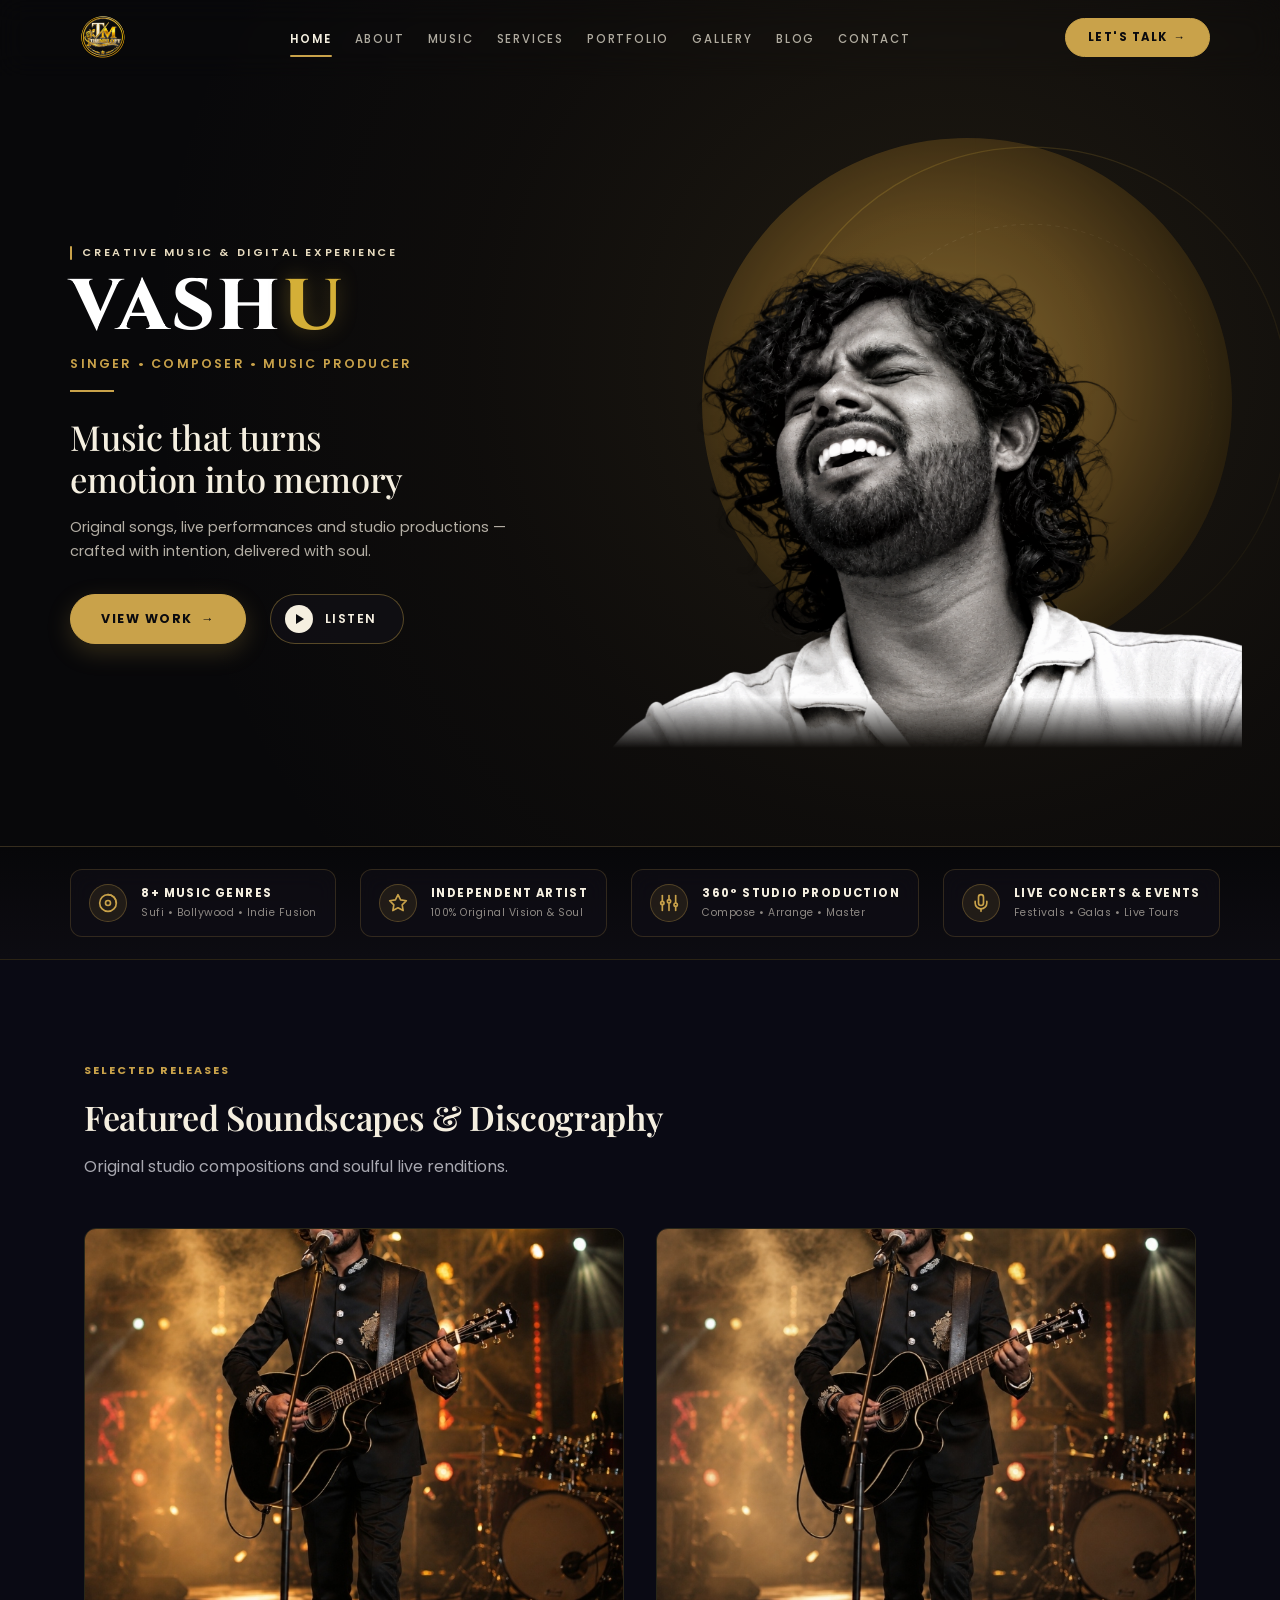
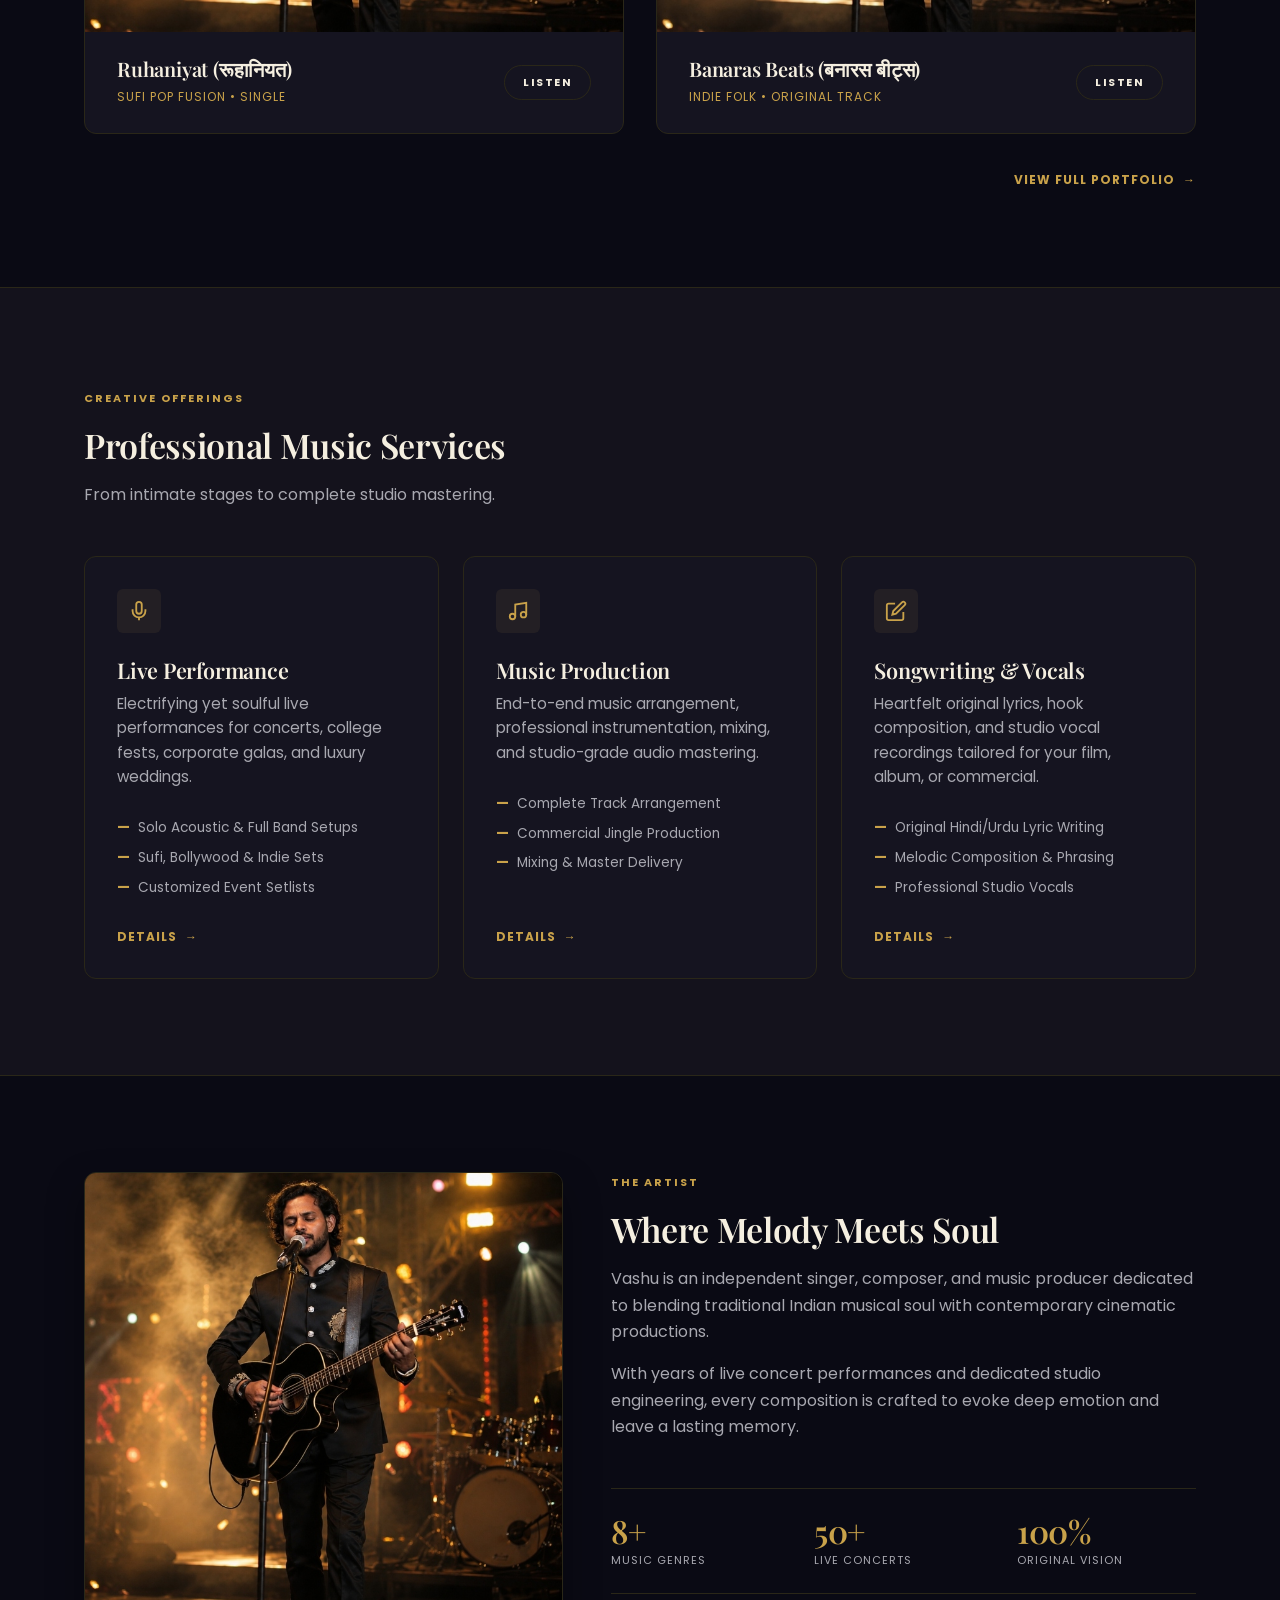
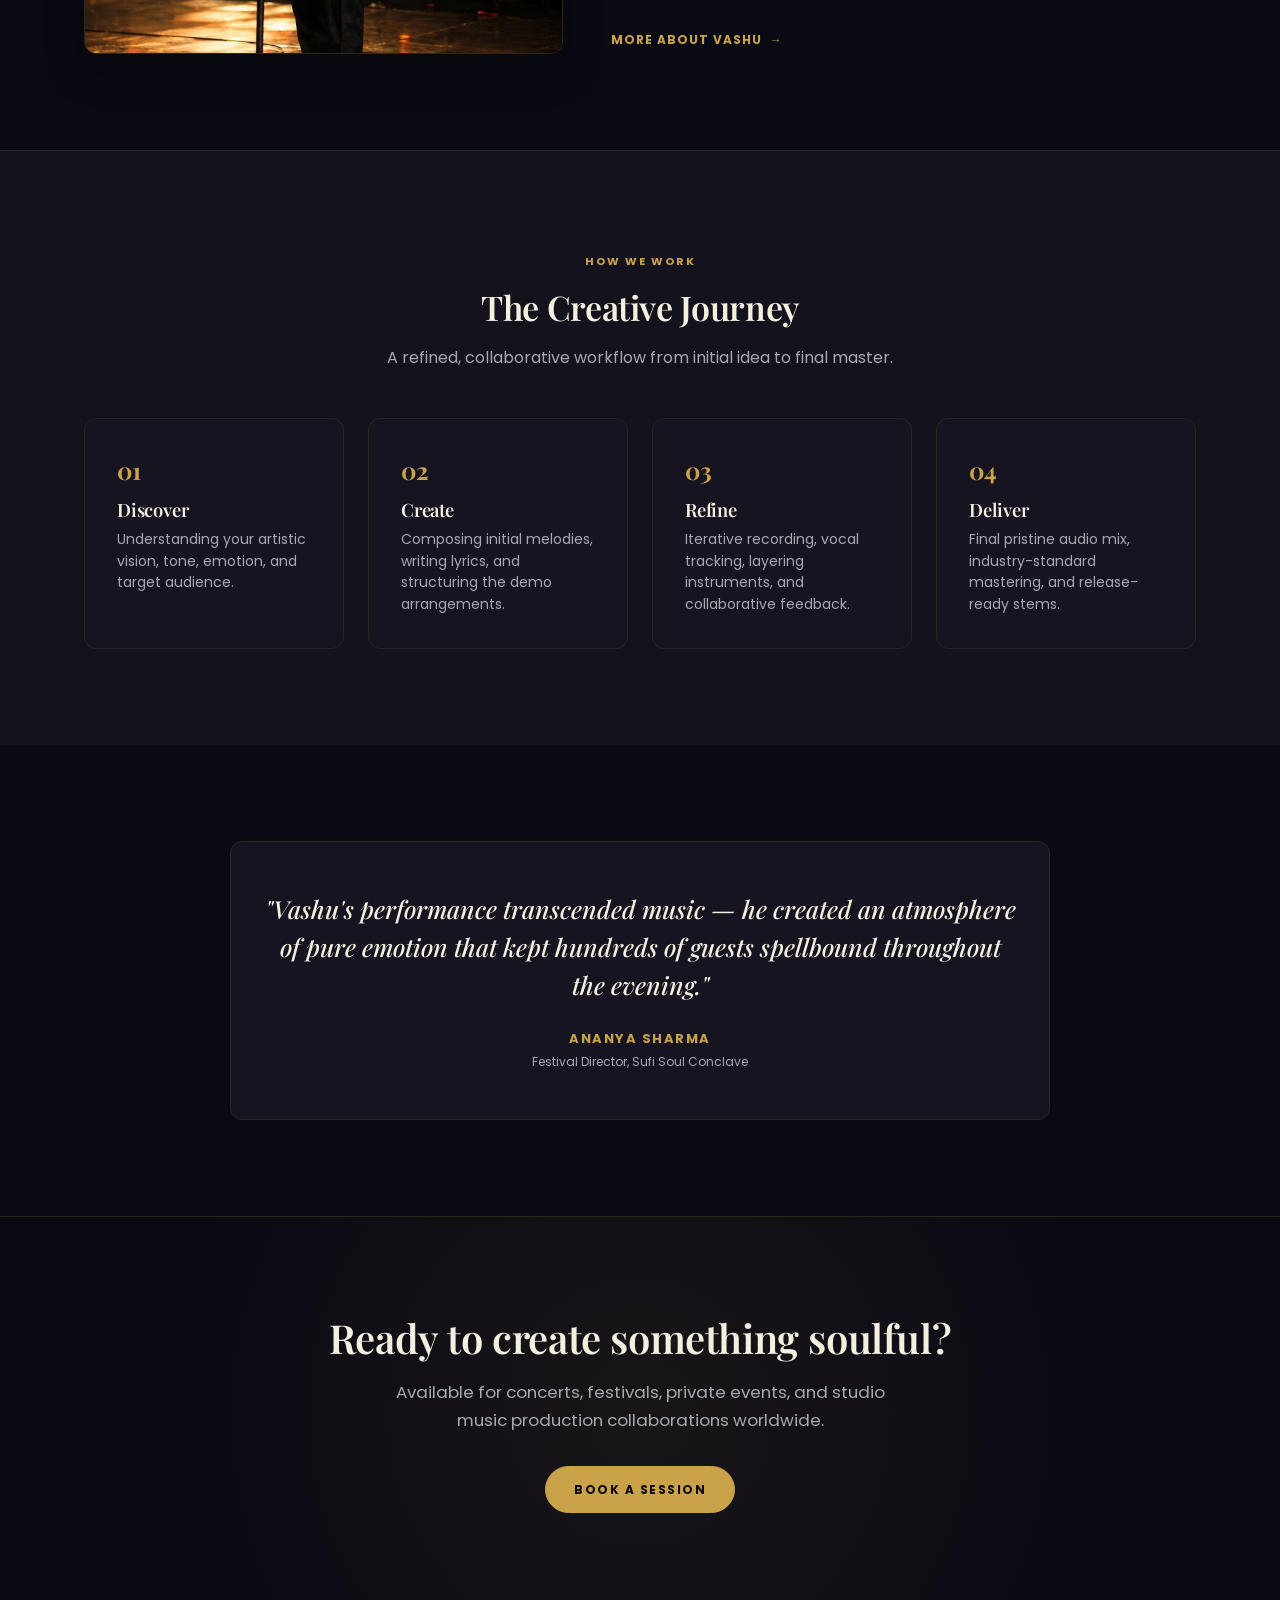
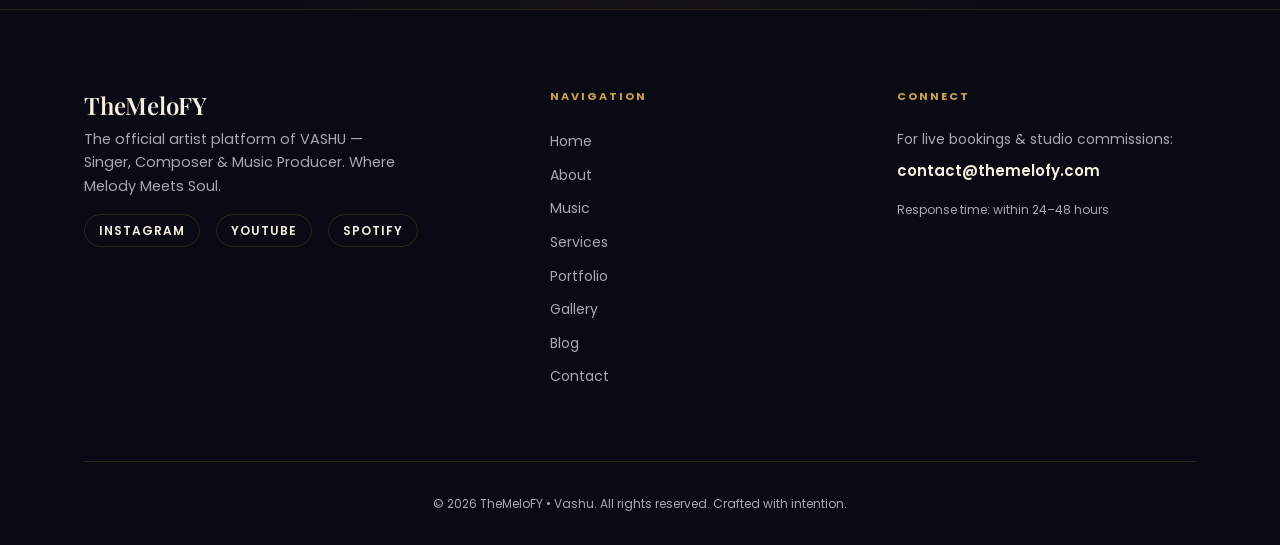
==== commit c846b353: "Full site UI/UX consistency across all inner pages - index.html" ====
--- a/index.html
+++ b/index.html
@@ -14,7 +14,7 @@
   <!-- Stylesheet -->
   <link rel="stylesheet" href="style.css">
 </head>
-<body>
+<body class="home-page">
 
   <!-- ================= HEADER / NAVBAR ================= -->
   <header id="siteHeader">
--- a/style.css
+++ b/style.css
@@ -285,6 +285,7 @@
 }
 
 /* Header specific CTA */
+.header-cta .btn,
 .btn-header-talk {
   background-color: var(--gold-primary);
   color: #0A0A0E;
@@ -300,11 +301,13 @@
   transition: all var(--transition-fast);
 }
 
+.header-cta .btn .cta-arrow,
 .btn-header-talk .cta-arrow {
   transition: transform var(--transition-fast);
   display: inline-block;
 }
 
+.header-cta .btn:hover,
 .btn-header-talk:hover {
   background-color: var(--gold-hover);
   border-color: var(--gold-hover);
@@ -313,6 +316,7 @@
   box-shadow: 0 6px 20px rgba(201, 162, 74, 0.28);
 }
 
+.header-cta .btn:hover .cta-arrow,
 .btn-header-talk:hover .cta-arrow {
   transform: translateX(3px);
 }
@@ -402,24 +406,37 @@
   right: 0;
   z-index: 1000;
   height: var(--header-height-desktop);
-  background-color: transparent;
-  transition: background-color var(--transition-normal), border-color var(--transition-normal), backdrop-filter var(--transition-normal);
-  border-bottom: 1px solid transparent;
-}
-
-#siteHeader.scrolled, .header.scrolled {
-  background-color: rgba(9, 9, 13, 0.92);
+  background-color: rgba(9, 9, 13, 0.95);
   backdrop-filter: blur(14px);
   -webkit-backdrop-filter: blur(14px);
   border-bottom: 1px solid var(--gold-border-dark);
-}
-
+  transition: background-color var(--transition-normal), border-color var(--transition-normal);
+}
+
+/* On Homepage top hero, header blends seamlessly */
+body.home-page #siteHeader:not(.scrolled) {
+  background-color: transparent;
+  border-bottom: 1px solid transparent;
+}
+
+#siteHeader.scrolled, .header.scrolled {
+  background-color: rgba(9, 9, 13, 0.96);
+  backdrop-filter: blur(16px);
+  -webkit-backdrop-filter: blur(16px);
+  border-bottom: 1px solid var(--gold-border-dark);
+}
+
+#siteHeader nav,
+.header nav,
 .header-nav-wrap {
   display: flex;
   align-items: center;
   justify-content: space-between;
   height: 100%;
-  max-width: 1360px;
+  max-width: 1380px;
+  width: 94%;
+  margin-left: auto;
+  margin-right: auto;
   padding-left: var(--space-4);
   padding-right: var(--space-4);
 }
@@ -428,6 +445,7 @@
   display: flex;
   align-items: center;
   gap: var(--space-1);
+  flex-shrink: 0;
 }
 
 .logo-img {
@@ -444,12 +462,14 @@
 .nav-links {
   display: flex;
   align-items: center;
-  gap: 2.25rem;
+  justify-content: center;
+  gap: clamp(1rem, 1.8vw, 2.25rem);
+  white-space: nowrap;
 }
 
 .nav-links li a {
   font-family: var(--font-sans);
-  font-size: 12px;
+  font-size: 11.5px;
   font-weight: 500;
   text-transform: uppercase;
   letter-spacing: 1.8px;
@@ -482,6 +502,7 @@
 .header-cta {
   display: flex;
   align-items: center;
+  flex-shrink: 0;
 }
 
 /* Mobile Hamburger */
@@ -569,6 +590,119 @@
 }
 
 /* --------------------------------------------------------------------------
+   6.1. GLOBAL INNER PAGE HERO / BANNER
+   -------------------------------------------------------------------------- */
+.page-hero {
+  padding-top: calc(var(--header-height-desktop) + 40px);
+  padding-bottom: var(--space-6);
+  background: radial-gradient(circle at 50% -30%, rgba(201, 162, 74, 0.12) 0%, rgba(10, 10, 20, 0) 70%), #08080A;
+  border-bottom: 1px solid var(--gold-border-dark);
+  position: relative;
+}
+
+.page-hero-badge {
+  display: inline-flex;
+  align-items: center;
+  gap: 10px;
+  margin-bottom: 8px;
+}
+
+.page-hero-title {
+  font-family: var(--font-serif);
+  font-size: clamp(2.3rem, 4.2vw, 3.2rem);
+  font-weight: 700;
+  color: var(--cream);
+  line-height: 1.18;
+  letter-spacing: -0.01em;
+  margin-bottom: 12px;
+}
+
+.page-hero-sub {
+  font-family: var(--font-sans);
+  font-size: 1.05rem;
+  color: var(--body-on-dark);
+  max-width: 680px;
+  line-height: 1.65;
+}
+
+/* --------------------------------------------------------------------------
+   6.2. GALLERY LIGHTBOX MODAL
+   -------------------------------------------------------------------------- */
+.lightbox-modal {
+  position: fixed;
+  inset: 0;
+  background-color: rgba(5, 5, 8, 0.94);
+  backdrop-filter: blur(12px);
+  -webkit-backdrop-filter: blur(12px);
+  z-index: 2000;
+  display: flex;
+  flex-direction: column;
+  align-items: center;
+  justify-content: center;
+  opacity: 0;
+  visibility: hidden;
+  transition: opacity 0.3s ease, visibility 0.3s ease;
+  padding: 24px;
+}
+
+.lightbox-modal.active {
+  opacity: 1;
+  visibility: visible;
+}
+
+.lightbox-img-wrap {
+  position: relative;
+  max-width: 900px;
+  max-height: 80vh;
+  display: flex;
+  align-items: center;
+  justify-content: center;
+}
+
+.lightbox-img {
+  max-width: 100%;
+  max-height: 80vh;
+  object-fit: contain;
+  border-radius: 8px;
+  border: 1px solid var(--gold-border-dark);
+  box-shadow: 0 20px 50px rgba(0, 0, 0, 0.8);
+}
+
+.lightbox-caption {
+  font-family: var(--font-sans);
+  font-size: 14px;
+  color: var(--cream);
+  margin-top: 16px;
+  text-align: center;
+  letter-spacing: 1px;
+}
+
+.lightbox-close {
+  position: absolute;
+  top: 24px;
+  right: 28px;
+  width: 44px;
+  height: 44px;
+  border-radius: 50%;
+  background: rgba(20, 18, 28, 0.8);
+  border: 1px solid var(--gold-border-dark);
+  color: var(--cream);
+  font-size: 1.6rem;
+  display: flex;
+  align-items: center;
+  justify-content: center;
+  cursor: pointer;
+  transition: all var(--transition-fast);
+}
+
+.lightbox-close:hover {
+  background: var(--gold-primary);
+  color: #0A0A0E;
+  border-color: var(--gold-primary);
+  transform: scale(1.08);
+}
+
+/* --------------------------------------------------------------------------
    7. HERO SECTION (EDITORIAL CINEMATIC PORTFOLIO WITH LUXURY ANIMATIONS)
    -------------------------------------------------------------------------- */
 .hero {
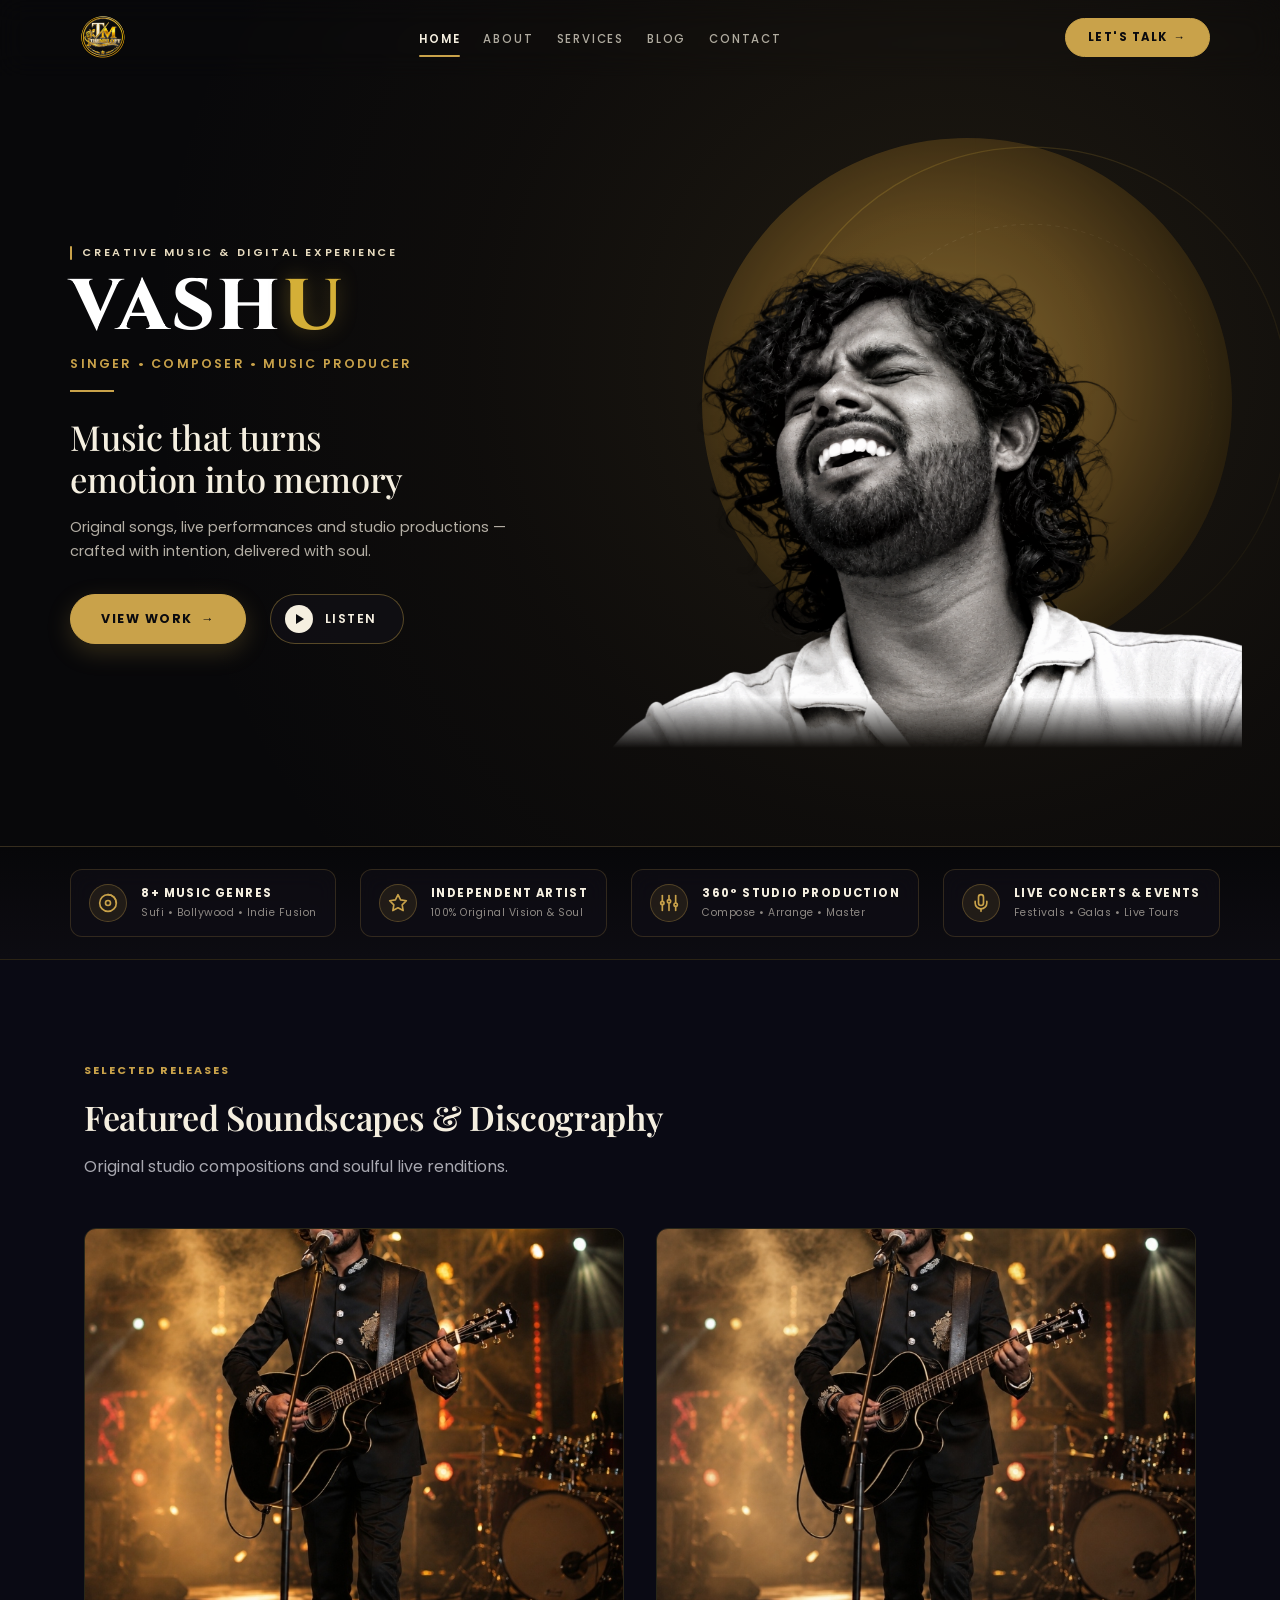
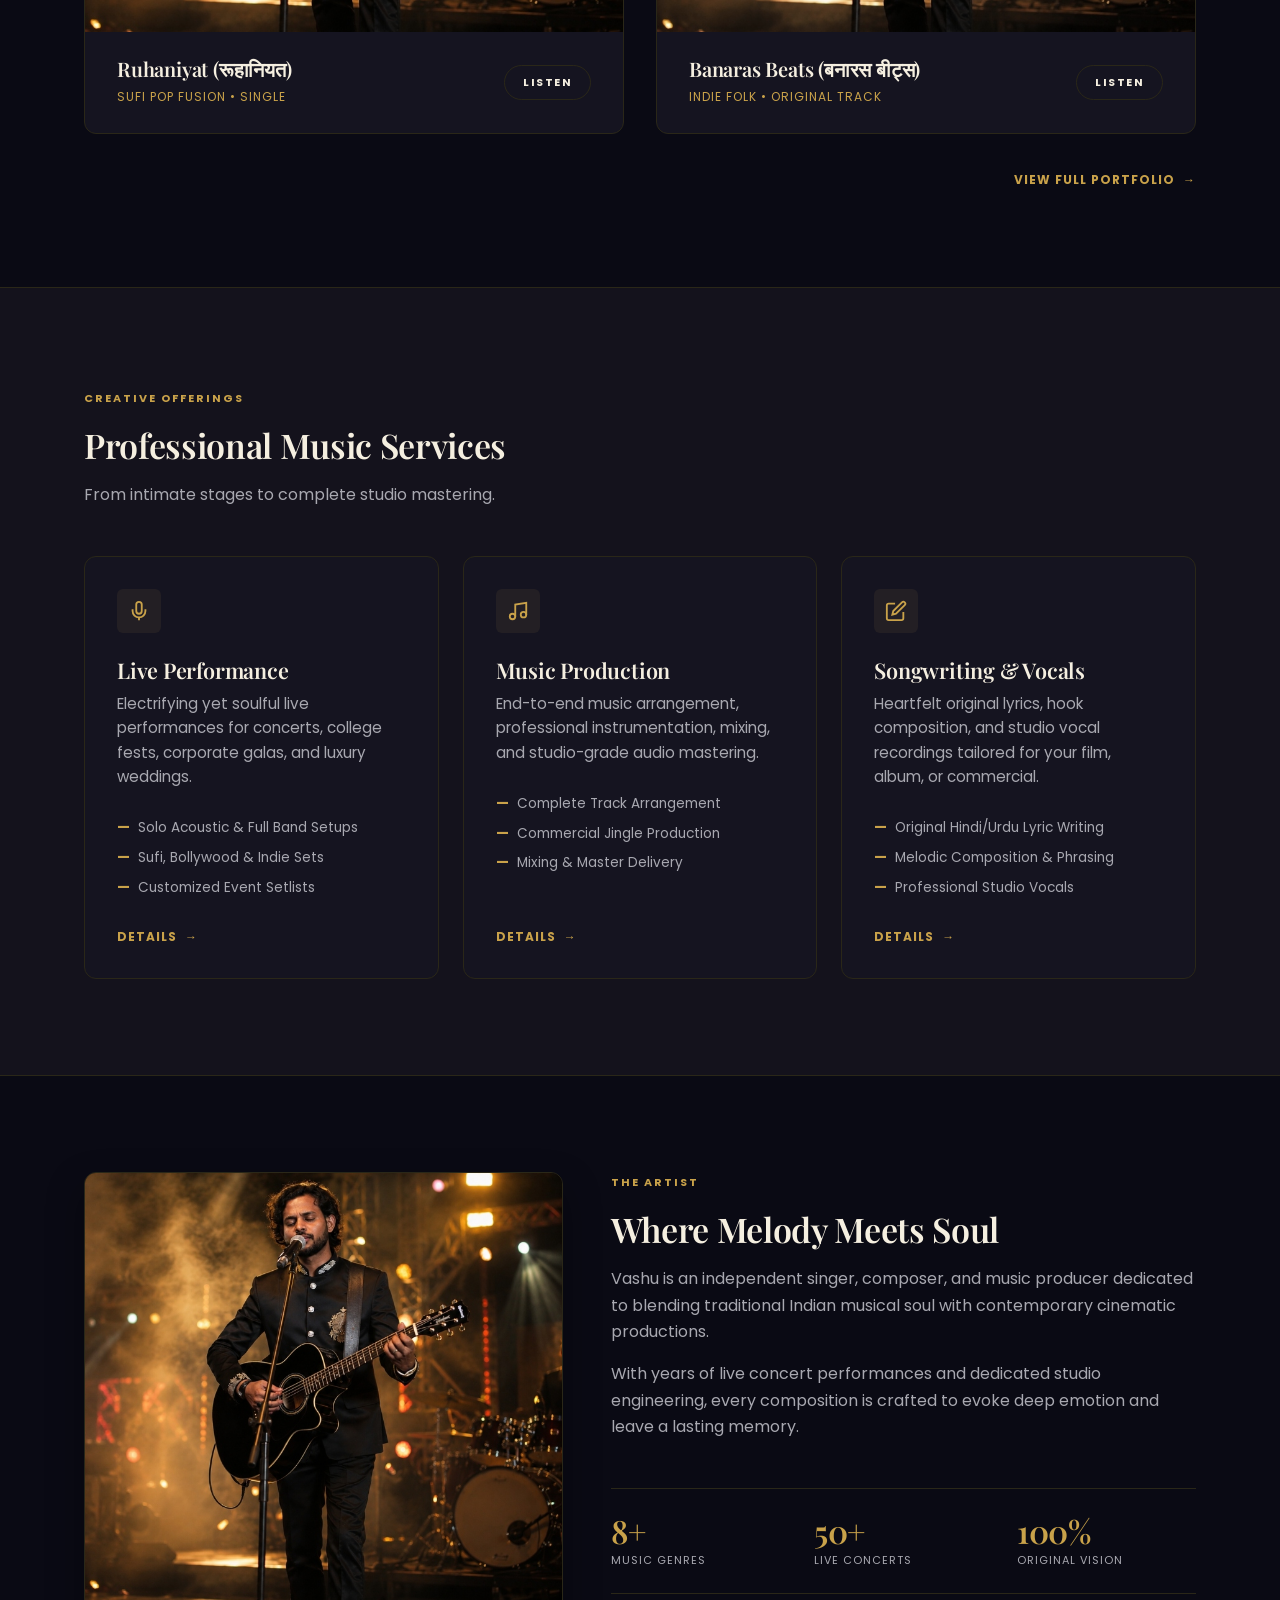
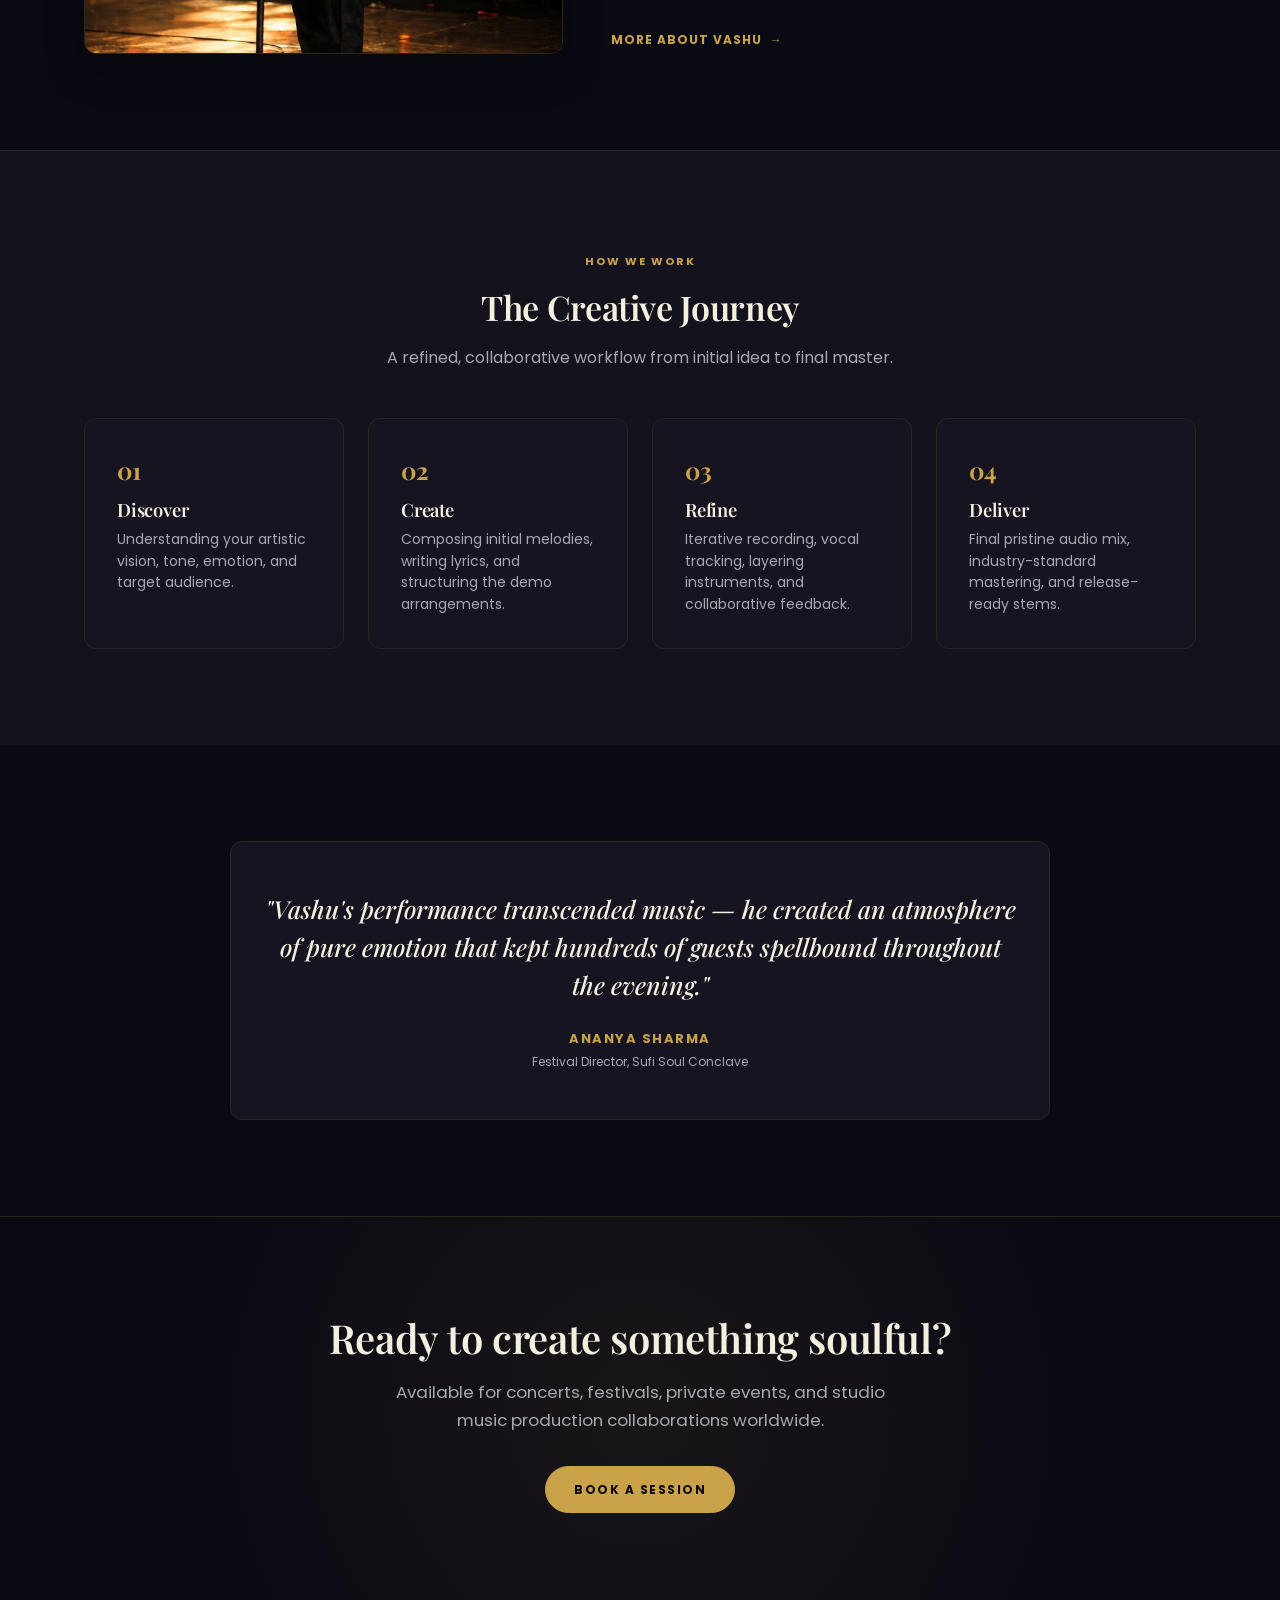
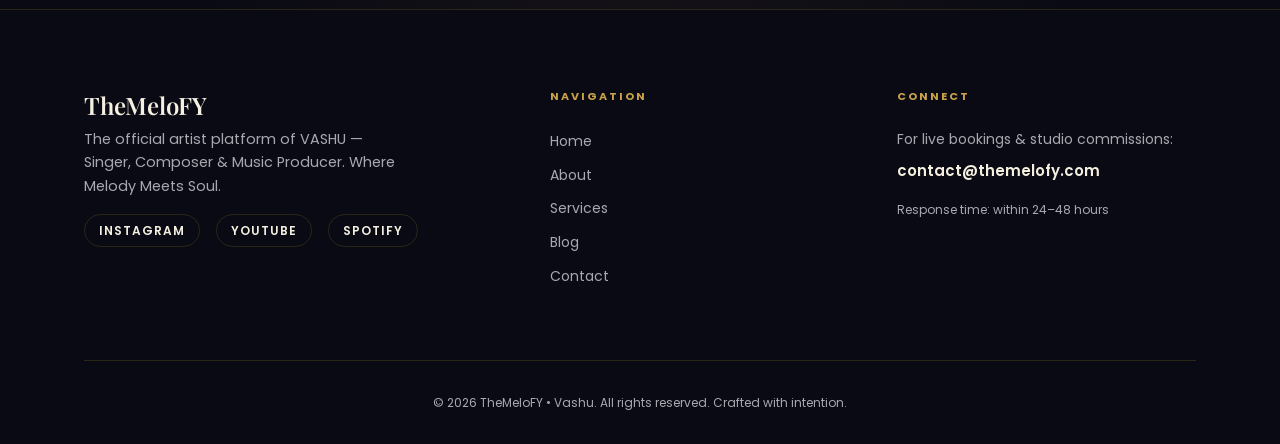
==== commit 18f1381b: "Remove Music, Portfolio, and Gallery pages and update all navigation menus" ====
--- a/index.html
+++ b/index.html
@@ -12,6 +12,24 @@
   <link href="https://fonts.googleapis.com/css2?family=Cinzel:wght@600;700;800;900&family=Playfair+Display:ital,wght@0,400;0,500;0,600;0,700;1,400;1,500&family=Poppins:wght@300;400;500;600;700&display=swap" rel="stylesheet">
   
   <!-- Stylesheet -->
+  
+  <link rel="canonical" href="https://themelofy.com/">
+  <link rel="icon" type="image/png" href="themelofy-logo-transparent.png">
+  
+  <!-- Open Graph / Facebook -->
+  <meta property="og:type" content="website">
+  <meta property="og:url" content="https://themelofy.com/">
+  <meta property="og:title" content="TheMeloFY — VASHU | Singer • Composer • Music Producer">
+  <meta property="og:description" content="The official artist brand of VASHU. Where Melody Meets Soul. Original songs, live concerts, and studio productions.">
+  <meta property="og:image" content="https://themelofy.com/vashu-profile.jpg">
+
+  <!-- Twitter -->
+  <meta name="twitter:card" content="summary_large_image">
+  <meta name="twitter:url" content="https://themelofy.com/">
+  <meta name="twitter:title" content="TheMeloFY — VASHU | Singer • Composer • Music Producer">
+  <meta name="twitter:description" content="The official artist brand of VASHU. Where Melody Meets Soul. Original songs, live concerts, and studio productions.">
+  <meta name="twitter:image" content="https://themelofy.com/vashu-profile.jpg">
+  
   <link rel="stylesheet" href="style.css">
 </head>
 <body class="home-page">
@@ -27,10 +45,7 @@
       <ul class="nav-links">
         <li><a href="index.html" class="active">HOME</a></li>
         <li><a href="about.html">ABOUT</a></li>
-        <li><a href="music.html">MUSIC</a></li>
         <li><a href="services.html">SERVICES</a></li>
-        <li><a href="portfolio.html">PORTFOLIO</a></li>
-        <li><a href="gallery.html">GALLERY</a></li>
         <li><a href="blog.html">BLOG</a></li>
         <li><a href="contact.html">CONTACT</a></li>
       </ul>
@@ -60,10 +75,7 @@
       <ul class="drawer-nav-list">
         <li><a href="index.html" class="active">Home</a></li>
         <li><a href="about.html">About</a></li>
-        <li><a href="music.html">Music</a></li>
         <li><a href="services.html">Services</a></li>
-        <li><a href="portfolio.html">Portfolio</a></li>
-        <li><a href="gallery.html">Gallery</a></li>
         <li><a href="blog.html">Blog</a></li>
         <li><a href="contact.html">Contact</a></li>
       </ul>
@@ -474,10 +486,7 @@
           <ul class="footer-nav-list">
             <li><a href="index.html">Home</a></li>
             <li><a href="about.html">About</a></li>
-            <li><a href="music.html">Music</a></li>
             <li><a href="services.html">Services</a></li>
-            <li><a href="portfolio.html">Portfolio</a></li>
-            <li><a href="gallery.html">Gallery</a></li>
             <li><a href="blog.html">Blog</a></li>
             <li><a href="contact.html">Contact</a></li>
           </ul>
@@ -534,8 +543,7 @@
 
     // Subtle Luxury Mouse Parallax on Hero Section (Desktop only)
     const heroSection = document.getElementById('home');
-    const sunDisc = document.querySelector('.gold-sun-disc');
-    const orbitalLines = document.querySelector('.gold-orbital-lines');
+    const artworkWrap = document.querySelector('.hero-gold-artwork');
     const portraitWrap = document.querySelector('.portrait-photo-wrapper');
 
     if (heroSection && window.matchMedia('(min-width: 1025px)').matches) {
@@ -559,14 +567,11 @@
         mouseX += (targetX - mouseX) * 0.06;
         mouseY += (targetY - mouseY) * 0.06;
 
-        if (sunDisc) {
-          sunDisc.style.transform = `translate3d(${-mouseX * 0.7}px, ${-mouseY * 0.7}px, 0)`;
-        }
-        if (orbitalLines) {
-          orbitalLines.style.transform = `translate3d(${mouseX * 0.5}px, ${mouseY * 0.5}px, 0)`;
+        if (artworkWrap) {
+          artworkWrap.style.transform = `translate3d(${-mouseX * 0.4}px, ${-mouseY * 0.4}px, 0)`;
         }
         if (portraitWrap) {
-          portraitWrap.style.transform = `scale(1.15) translate3d(${mouseX * 0.35}px, ${mouseY * 0.25}px, 0)`;
+          portraitWrap.style.transform = `scale(1.15) translate3d(${mouseX * 0.25}px, ${mouseY * 0.2}px, 0)`;
         }
 
         requestAnimationFrame(animateParallax);
